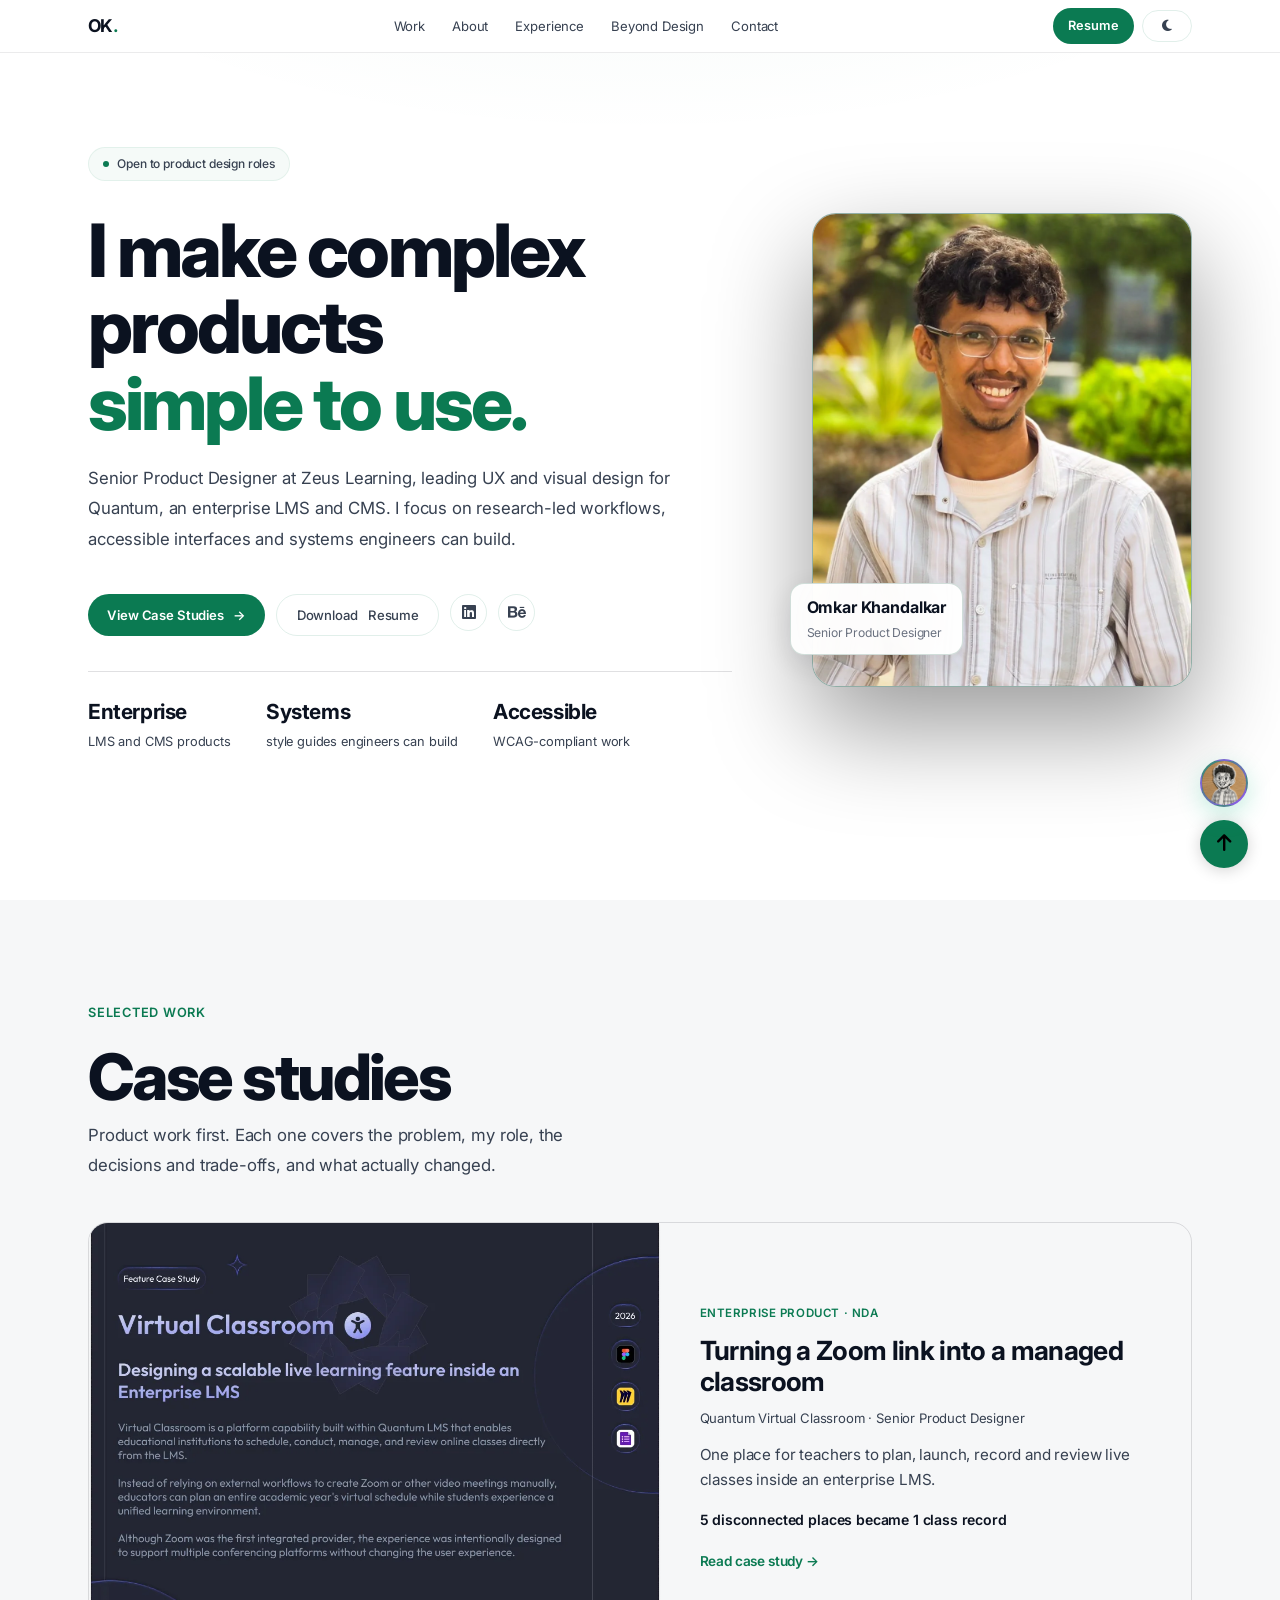
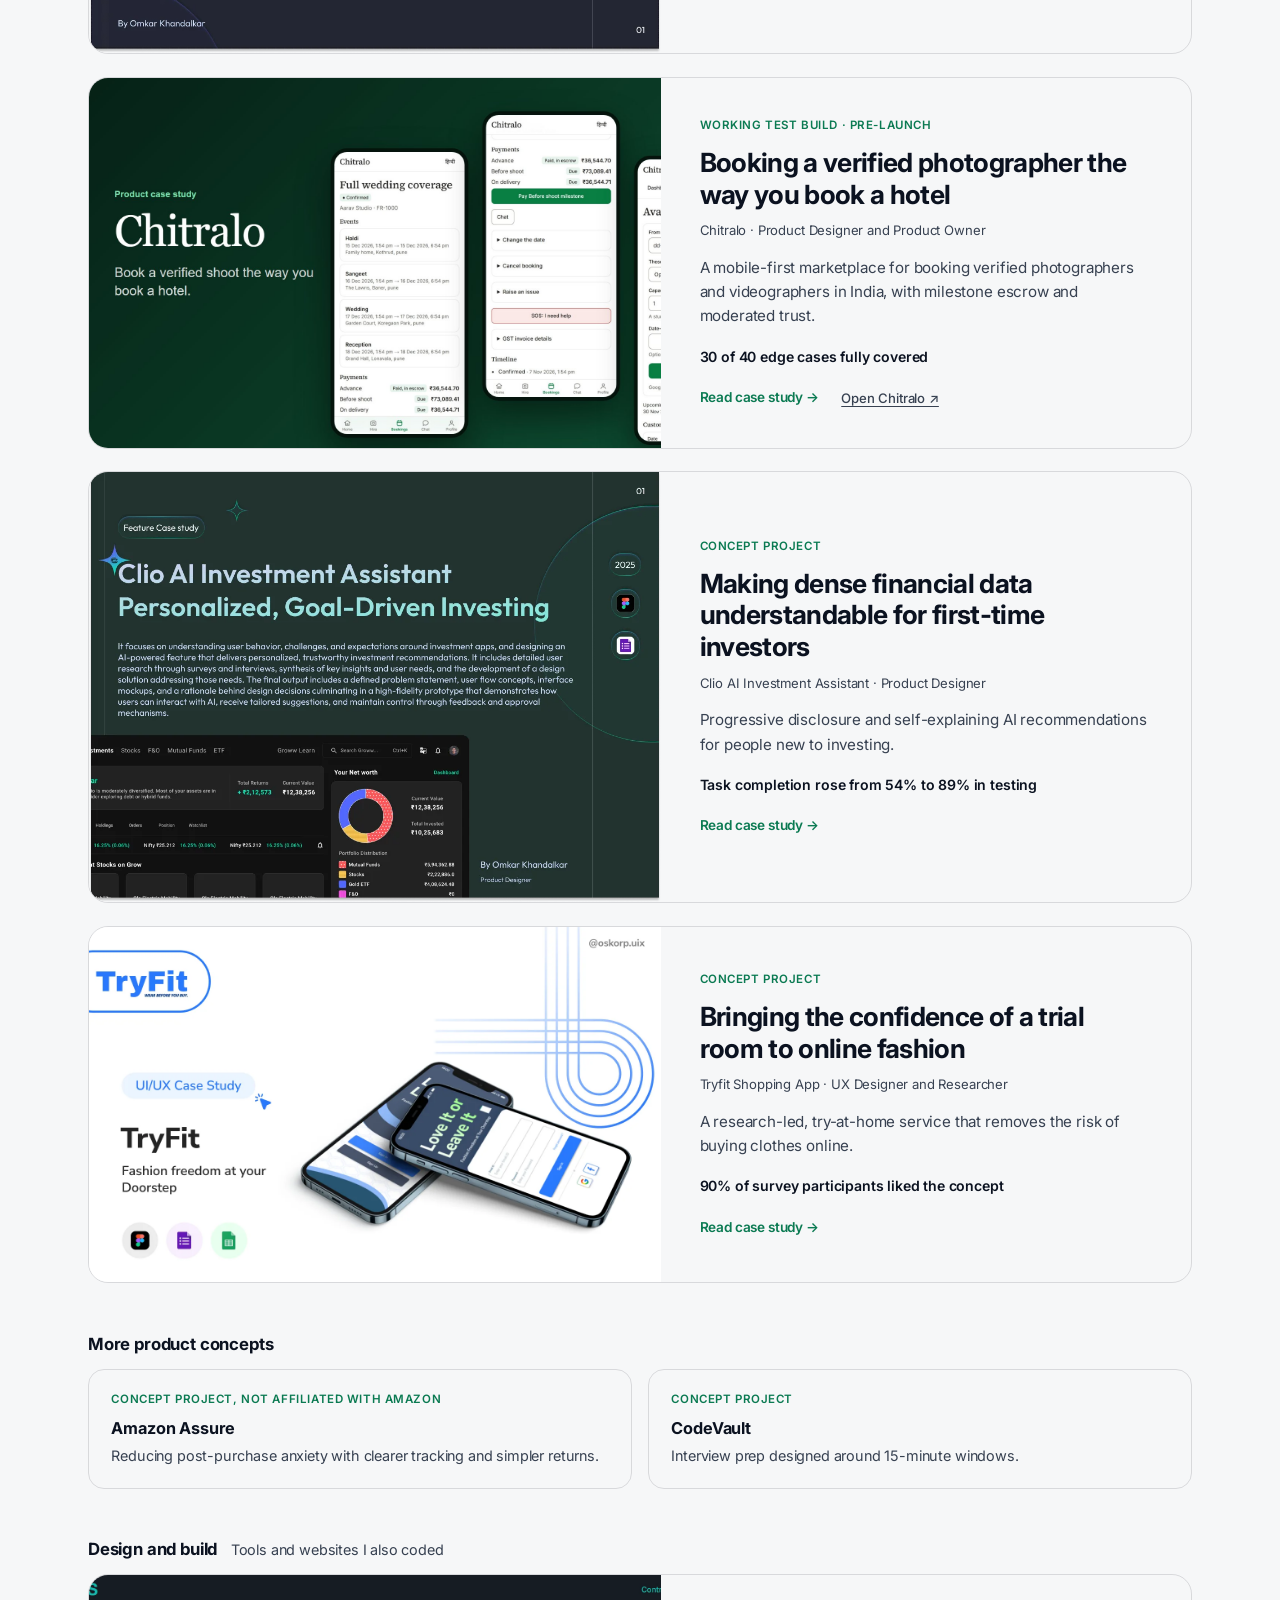
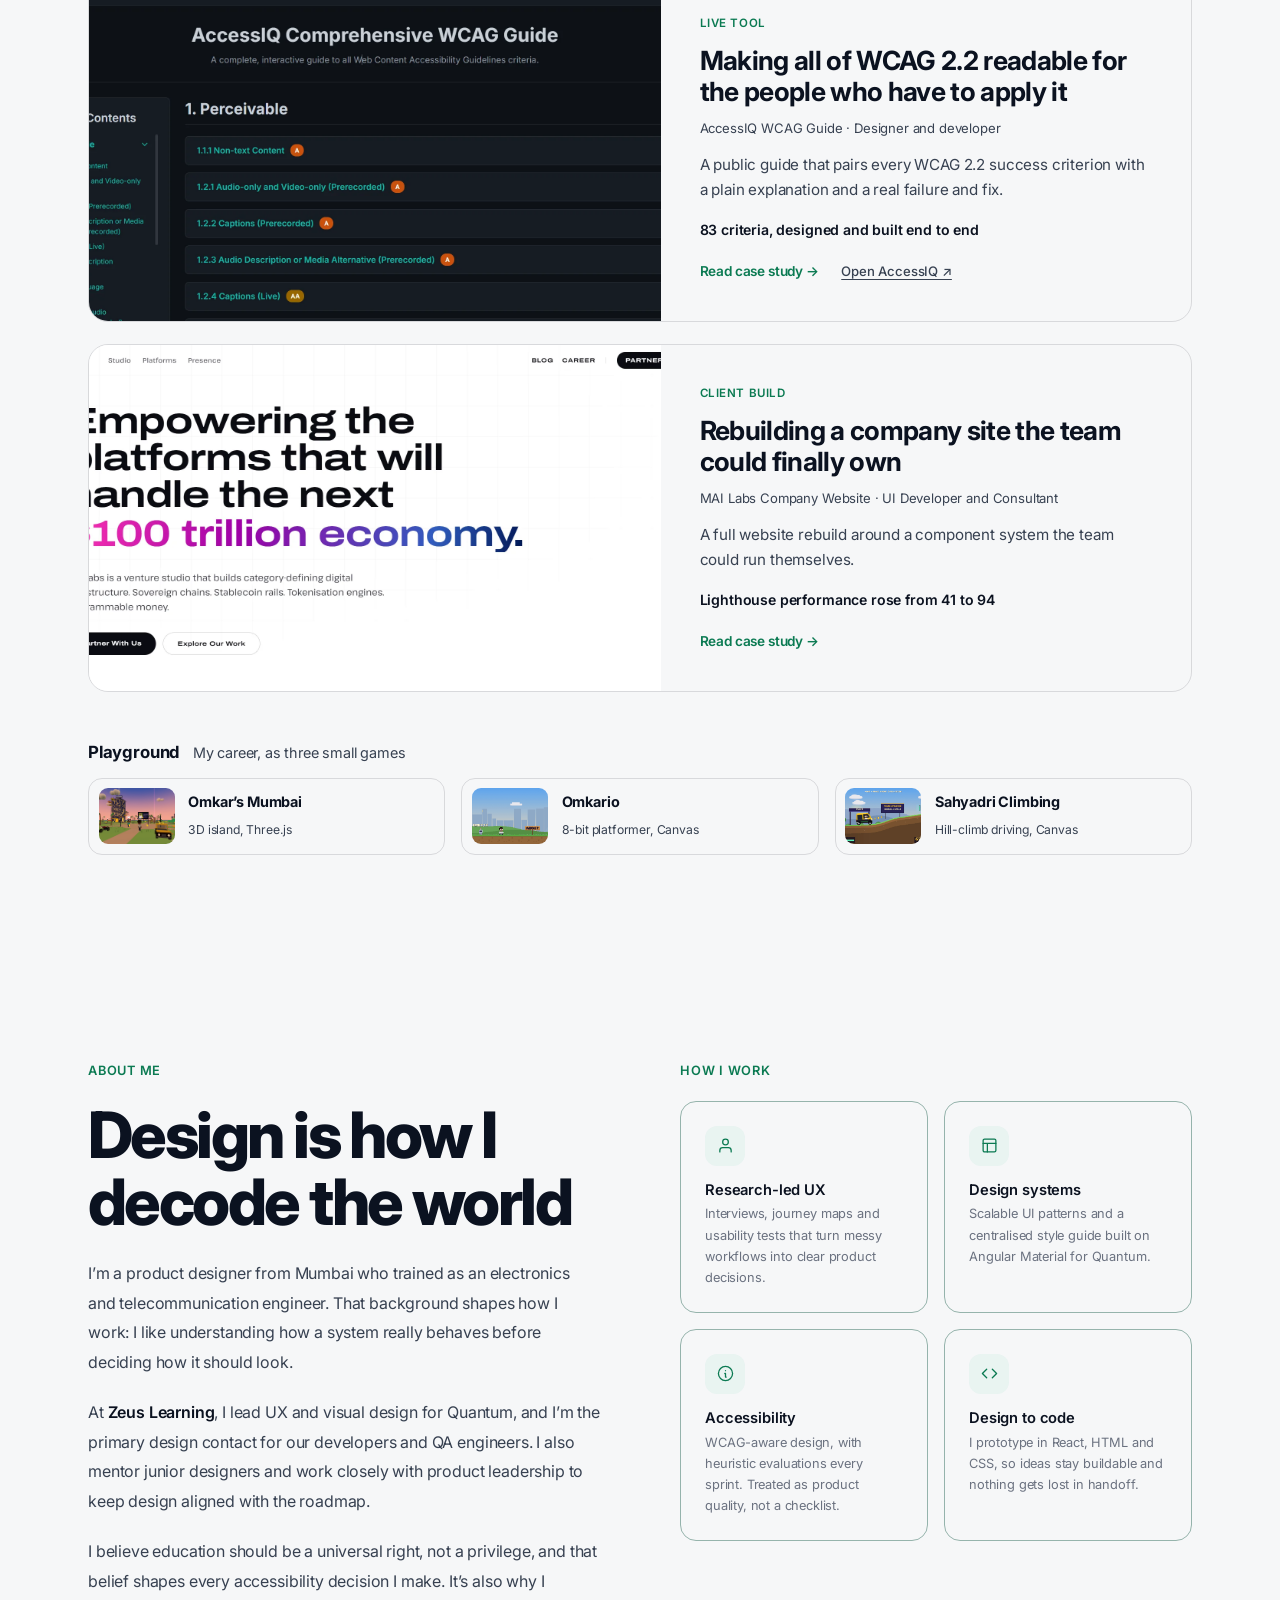
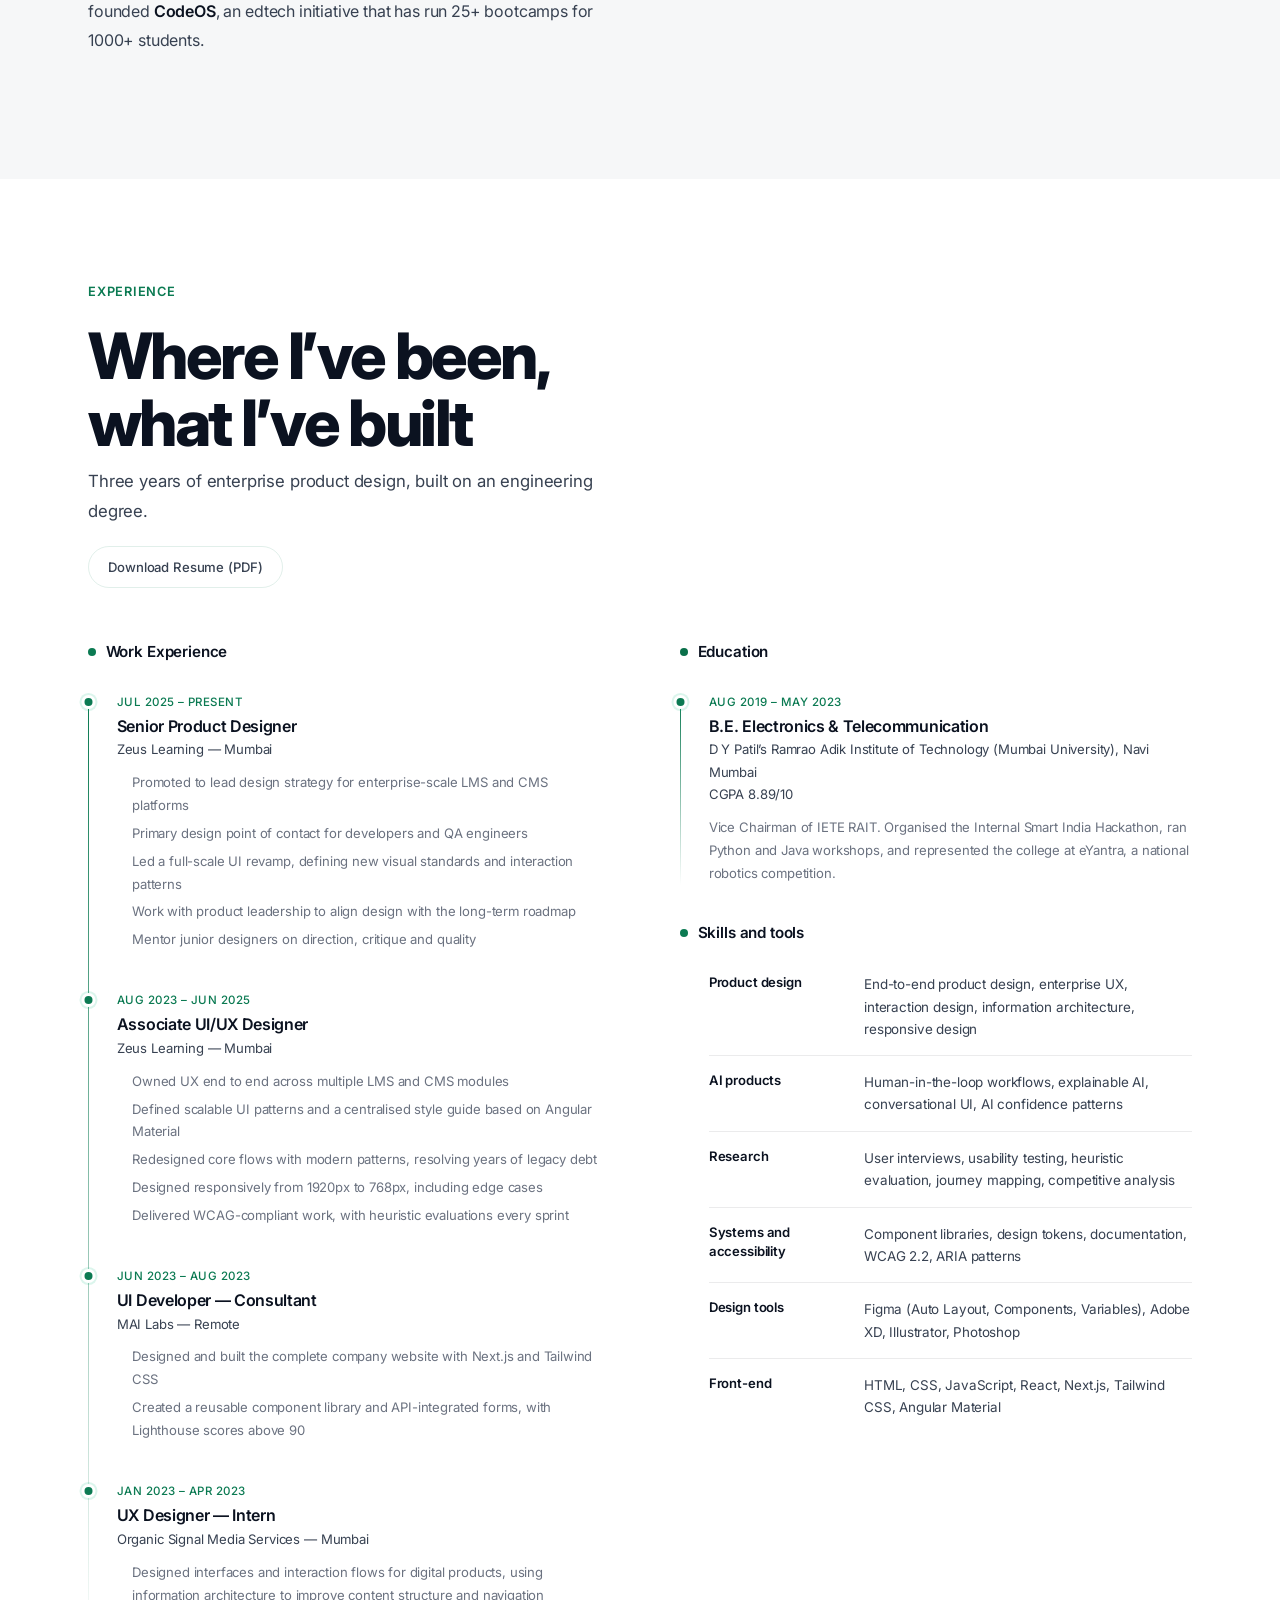
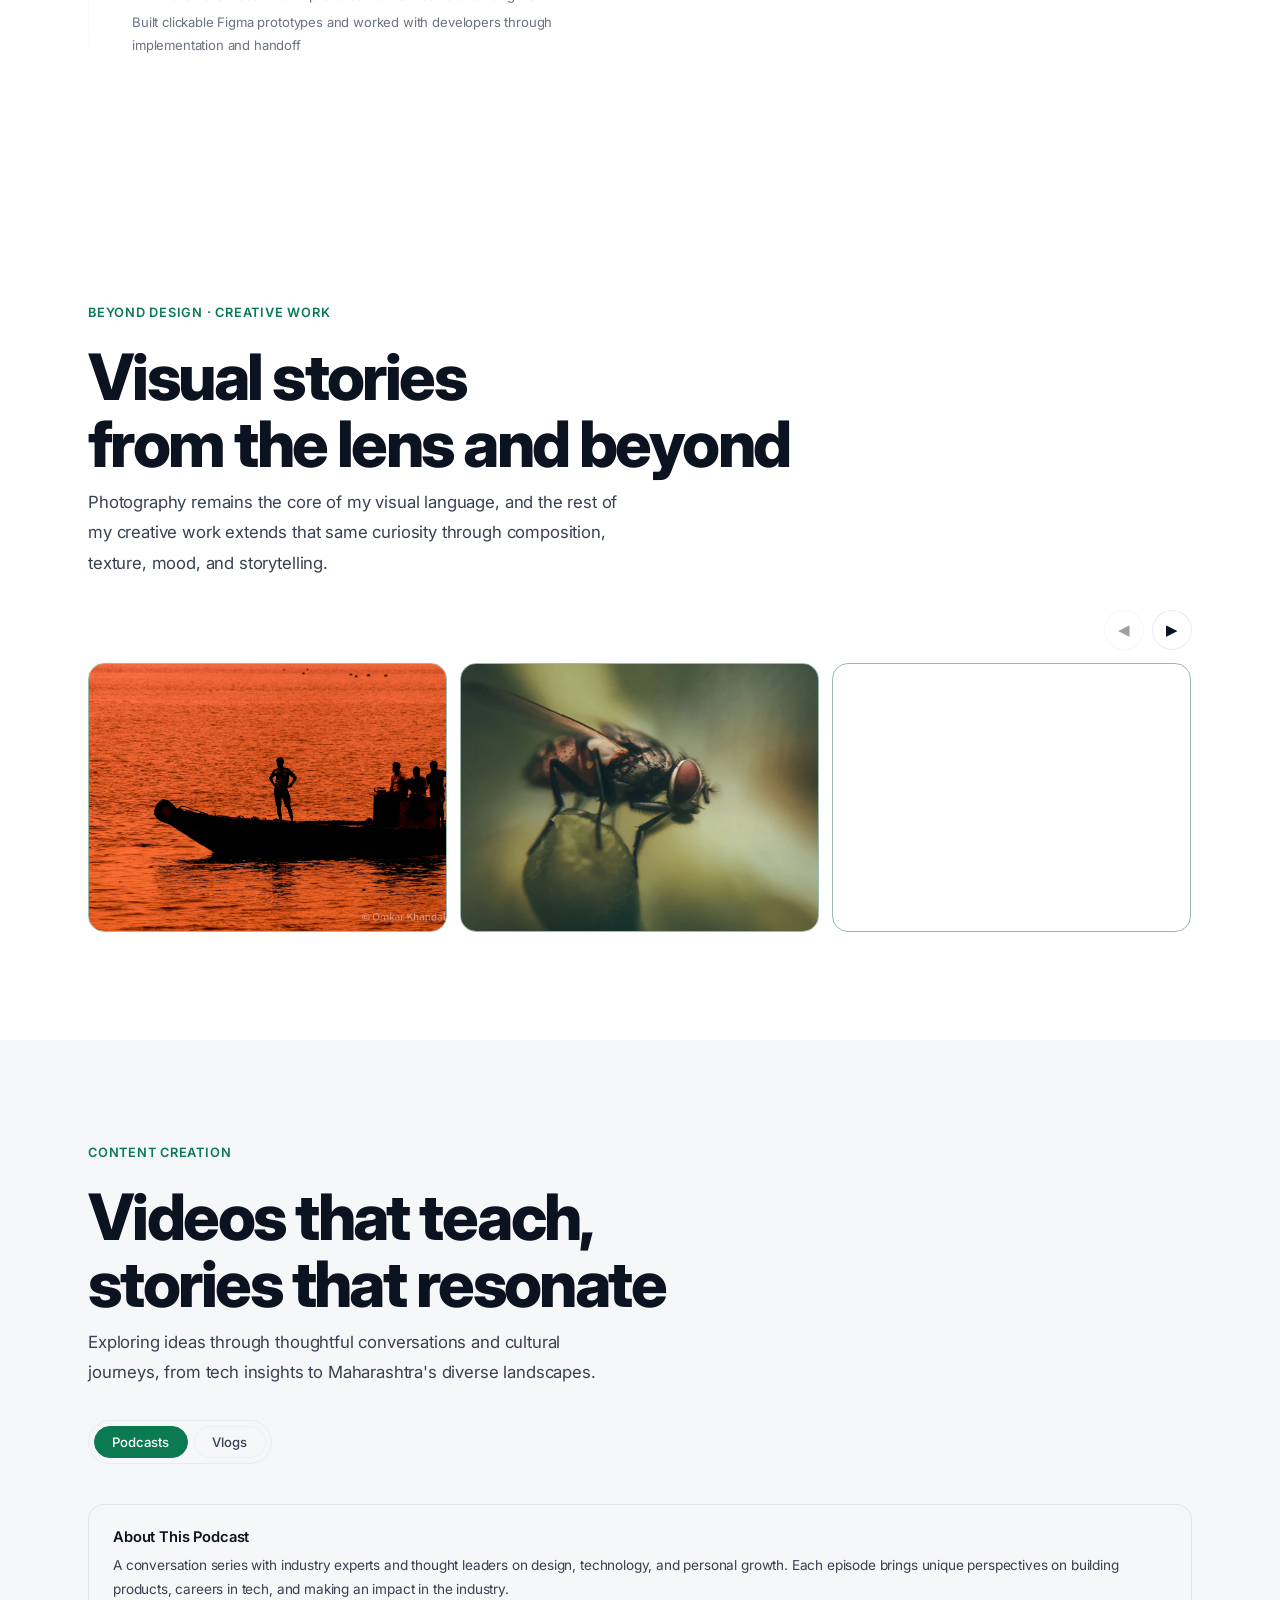
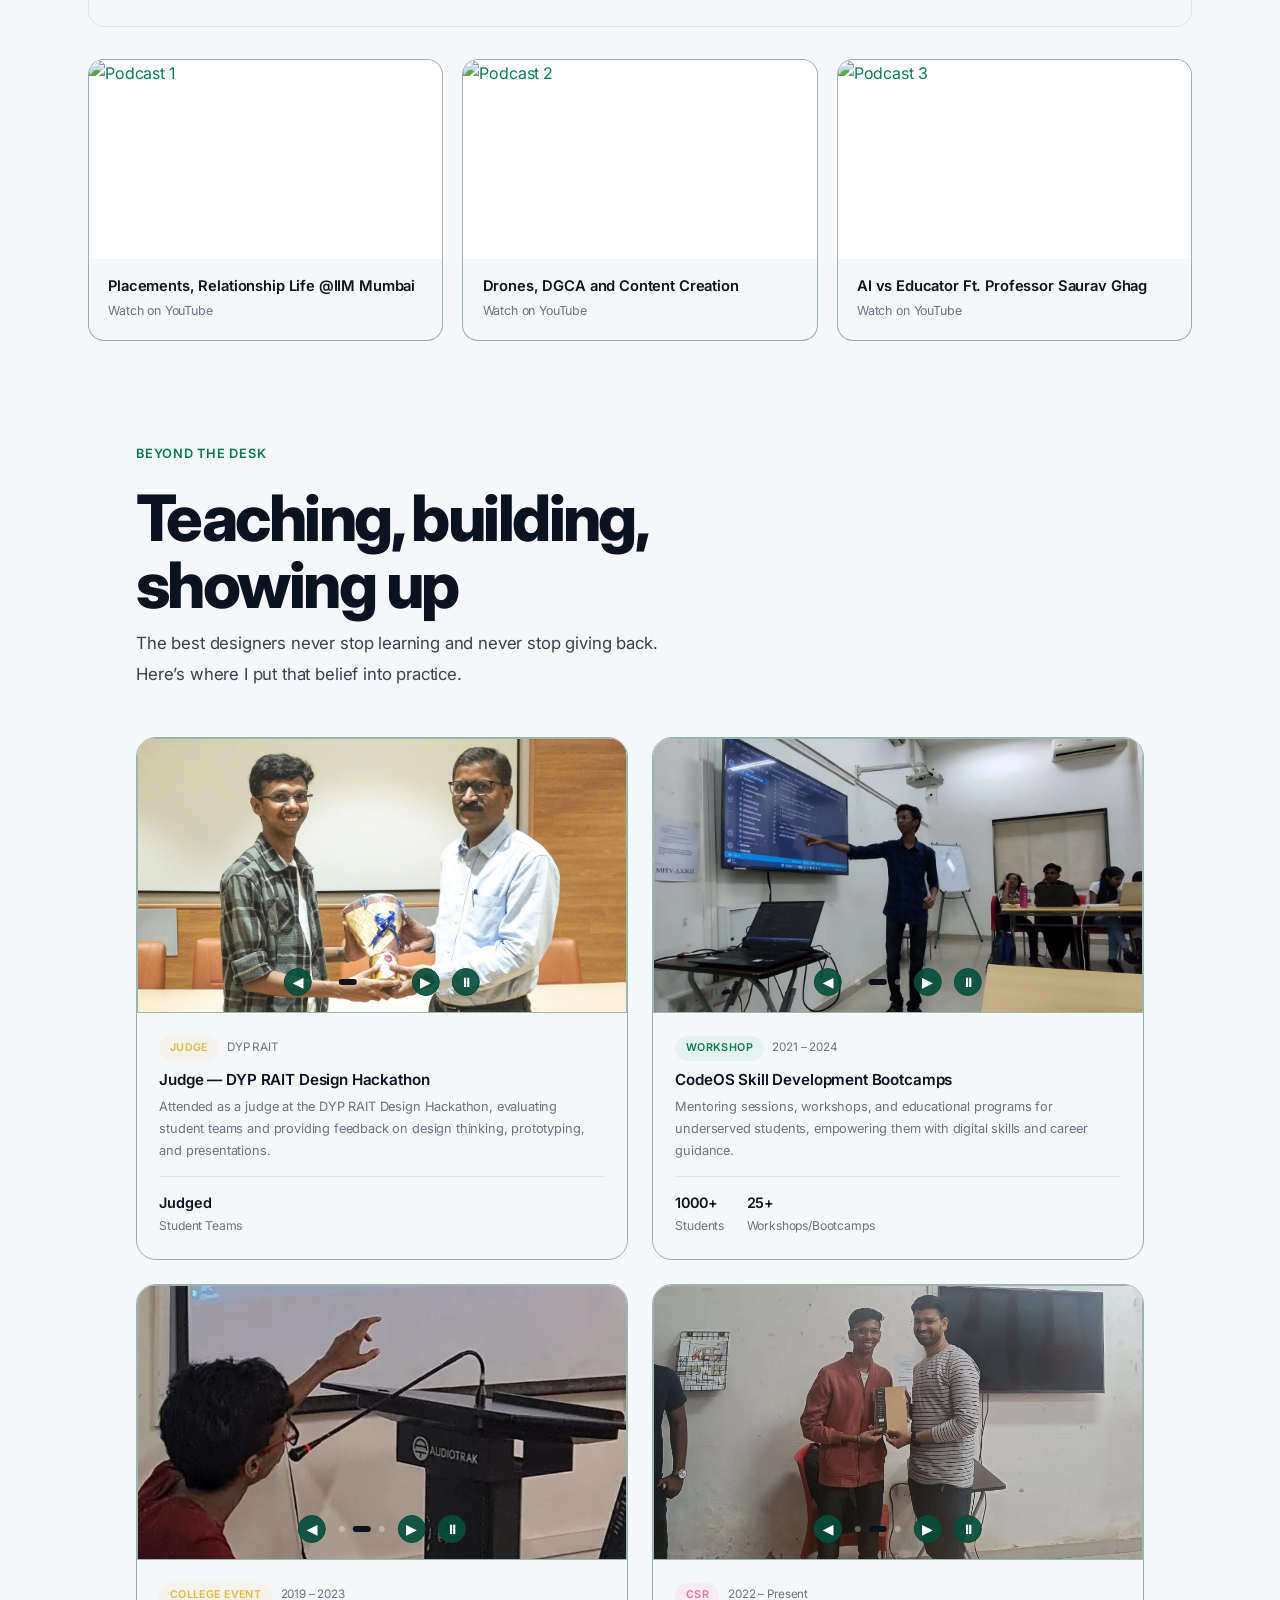
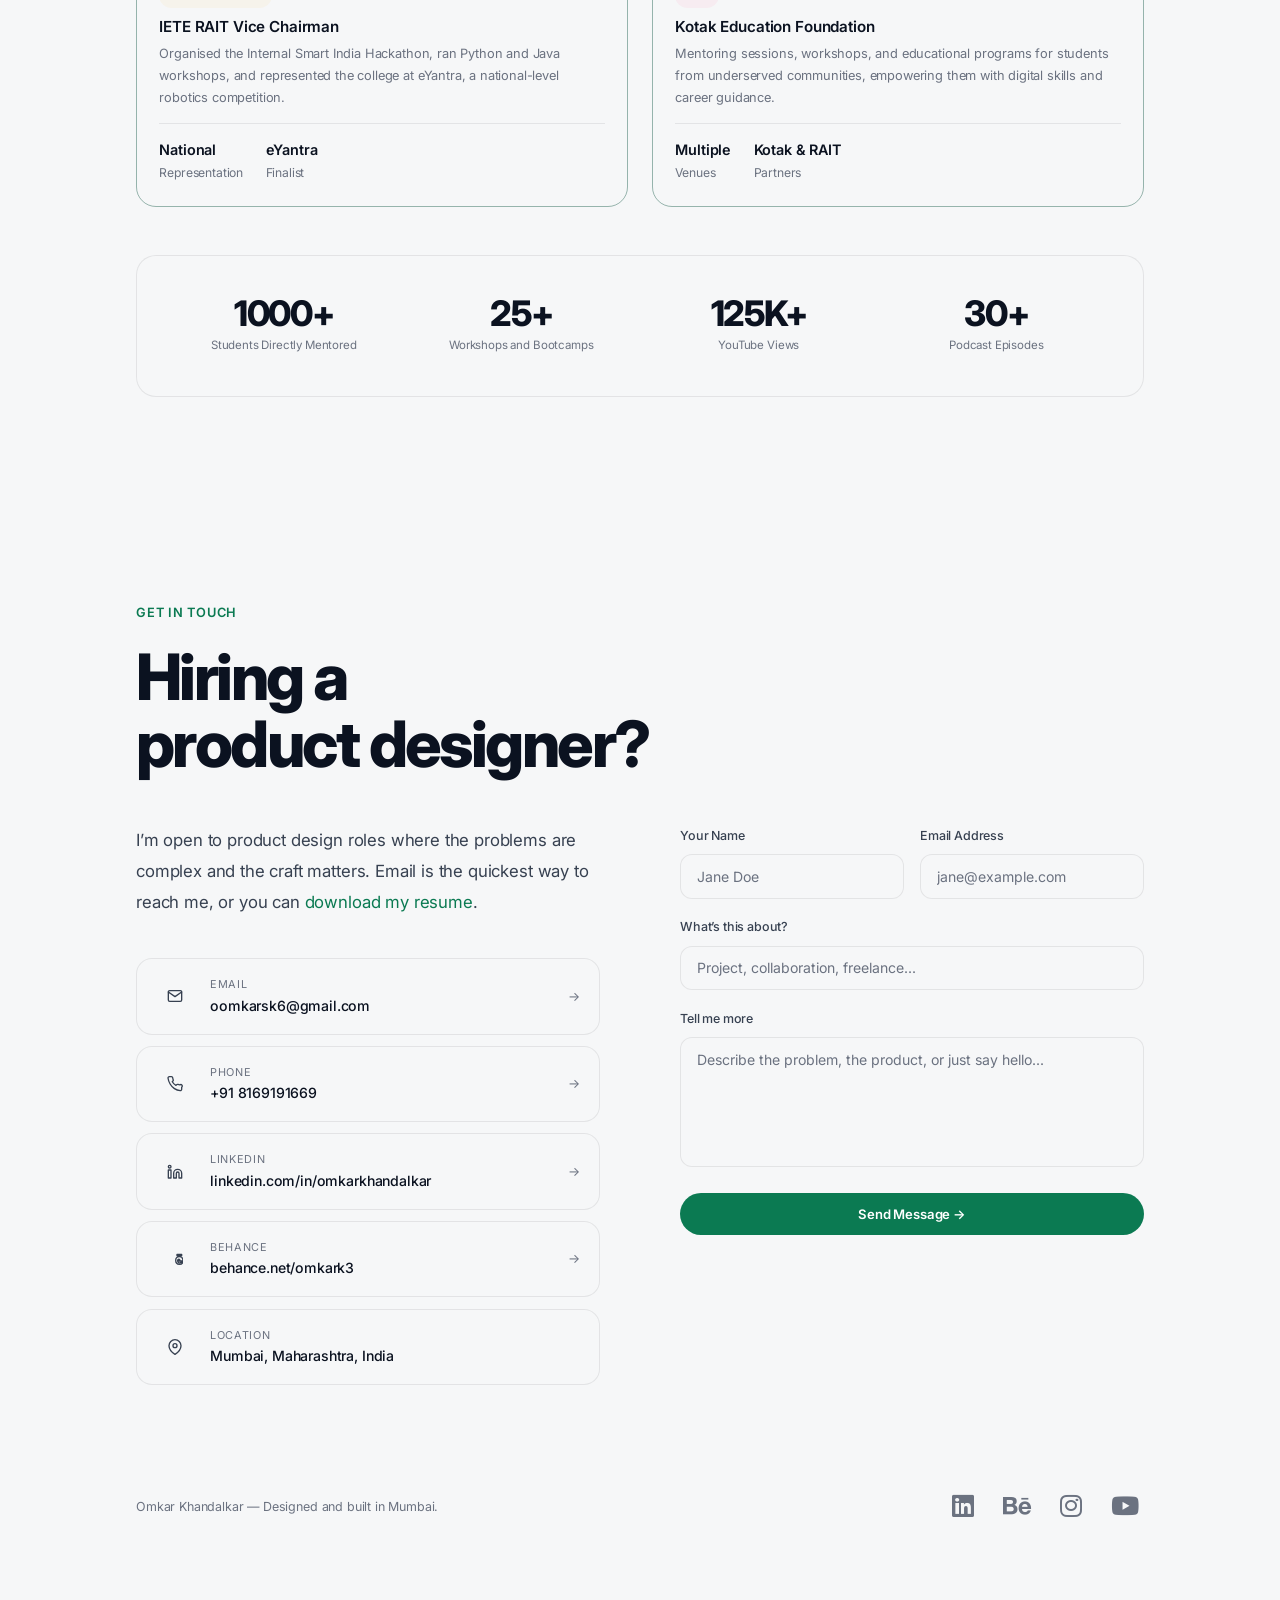
==== index.html @ febb40a8 "Tidy the mobile hero and floating buttons Stop the assistant covering the scroll-to-top arrow on pho" ====
<!DOCTYPE html>
<html lang="en" data-theme="dark">

<head>
  <meta charset="UTF-8" />
  <meta name="viewport" content="width=device-width, initial-scale=1.0" />
  <script>document.documentElement.setAttribute('data-theme', window.matchMedia('(prefers-color-scheme: light)').matches ? 'light' : 'dark');</script>
  <title>Omkar Khandalkar | Product Designer</title>

  <!-- Google Analytics -->
  <script async src="https://www.googletagmanager.com/gtag/js?id=G-CQZBRR0DH8"></script>
  <script>
    window.dataLayer = window.dataLayer || [];
    function gtag(){dataLayer.push(arguments);}
    gtag('js', new Date());

    gtag('config', 'G-CQZBRR0DH8');
  </script>

  <!-- Favicon: prefer SVG, with PNG fallback -->
  <link rel="icon" href="images/favicon.svg" type="image/svg+xml" />
  <link rel="icon" href="images/optimized/profile-favicon.png" type="image/png" />
  <link rel="mask-icon" href="images/favicon.svg" color="#000000" />
  <!--
  Favicon instructions:
  1. Create a square image (at least 64x64px) with the OK. logo (matching the header, white or accent color on transparent or dark background).
  2. Save as images/ok-favicon.png.
  3. Place it in the images/ folder.
-->

  <!-- SEO Meta Tags -->
  <meta name="description"
    content="Omkar Khandalkar is a product designer in Mumbai who makes complex products simple to use, leading UX and visual design for an enterprise LMS and CMS." />
  <meta name="keywords"
    content="Omkar, Omkar Khandalkar, Omkar Suresh Khandalkar, Omkar CodeOS, Omkar Khandalkar vlogs, Omkar designer, Omkar product designer, Omkar Zeus, Omkar podcast, Product Designer, UX, UI, Accessibility, Podcast, Portfolio, Mumbai, India, CodeOS, Zeus Learning" />
  <meta name="author" content="Omkar Khandalkar" />
  <link rel="canonical" href="https://omkarkhandalkar.online/" />
  <meta name="theme-color" content="#000000" />

  <!-- Open Graph / Facebook -->
  <meta property="og:type" content="website" />
  <meta property="og:title" content="Omkar Khandalkar — Product Designer" />
  <meta property="og:description"
    content="Omkar Khandalkar is a product designer in Mumbai who makes complex products simple to use, leading UX and visual design for an enterprise LMS and CMS." />
  <meta property="og:url" content="https://omkarkhandalkar.online/" />
  <meta property="og:image" content="https://omkarkhandalkar.online/images/Profile.jpeg" />
  <meta property="og:site_name" content="Omkar Khandalkar Portfolio" />

  <!-- Twitter Card -->
  <meta name="twitter:card" content="summary_large_image" />
  <meta name="twitter:title" content="Omkar Khandalkar — Product Designer" />
  <meta name="twitter:description"
    content="Omkar Khandalkar is a product designer in Mumbai who makes complex products simple to use, leading UX and visual design for an enterprise LMS and CMS." />
  <meta name="twitter:image" content="https://omkarkhandalkar.online/images/Profile.jpeg" />
  <meta name="twitter:site" content="@omkarkhandalkar" />

  <!-- JSON-LD Structured Data -->
  <script type="application/ld+json">
{
  "@context": "https://schema.org",
  "@type": "Person",
  "name": "Omkar Khandalkar",
  "alternateName": ["Omkar Suresh Khandalkar","Omkar CodeOS","Omkar Khandalkar Vlogs","Omkar Podcast","Omkar Zeus","Omkar Designer","Omkar Product Designer"],
  "url": "https://omkarkhandalkar.online/",
  "image": "https://omkarkhandalkar.online/images/Profile.jpeg",
  "sameAs": [
    "https://www.linkedin.com/in/omkarkhandalkar/",
    "https://www.behance.net/omkark3",
    "https://www.instagram.com/hey.omyya/",
    "https://www.youtube.com/@omkarskhandalkar"
  ],
  "jobTitle": "Product Designer",
  "worksFor": {
    "@type": "Organization",
    "name": "Zeus Learning"
  },
  "address": {
    "@type": "PostalAddress",
    "addressLocality": "Mumbai",
    "addressRegion": "Maharashtra",
    "addressCountry": "IN"
  }
}
</script>

  <link rel="preconnect" href="https://fonts.googleapis.com" />
  <link rel="preconnect" href="https://fonts.gstatic.com" crossorigin />
  <link
    href="https://fonts.googleapis.com/css2?family=Inter:ital,opsz,wght@0,14..32,100..900;1,14..32,100..900&display=swap"
    rel="stylesheet" />
  <link rel="stylesheet" href="https://cdnjs.cloudflare.com/ajax/libs/font-awesome/6.5.1/css/all.min.css" />

  <style>
    /* ── APPLE-INSPIRED TOKENS ──────────────────────── */
    :root {
      --bg:#000000;
      --bg2:#0a0a0a;
      --card:rgba(28, 28, 30, .8);
      --card2:rgba(44, 44, 46, .6);
      --border:rgba(255, 255, 255, .06);
      --borderS:rgba(255, 255, 255, .1);
      --text:#f5f5f7;
      --text2:#a1a1a6;
      --muted:#86868b;
      --accent:#10b981;
      --a2:#059669;
      --a3:#34d399;
      --glow:rgba(16, 185, 129, .15);
      --glow2:rgba(5, 150, 105, .1);
      --nav-bg:rgba(0, 0, 0, .72);
      --tag-bg:rgba(16, 185, 129, .08);
      --tag:#34d399;
      --shadow:0 2px 40px rgba(0, 0, 0, .5);
      --shadow-c:0 2px 20px rgba(0, 0, 0, .3);
      --hero-g:radial-gradient(ellipse 80% 50% at 50% -20%, rgba(16, 185, 129, .06) 0%, transparent 70%);
      --radius:16px;
      --ease:cubic-bezier(.25, .46, .45, .94);
      --ease-spring:cubic-bezier(.34, 1.56, .64, 1);
      --btn-on-accent: #000;
      --btn-outline-bg: rgba(255, 255, 255, .06);
      --btn-outline-color: var(--text2);
      --btn-outline-border: var(--borderS);
      --accent-dark: #064e3b;
    }

    /* Light theme variables (WCAG-aware contrast) */
    [data-theme="light"] {
      --bg: #ffffff;
      --bg2: #f6f7f8;
      --card: rgba(2, 6, 23, .06);
      --card2: rgba(2, 6, 23, .04);
      --border: rgba(2, 6, 23, .08);
      --borderS: rgba(2, 6, 23, .12);
      --text: #0b1220;
      --text2: #374151;
      --muted: #6b7280;
      --accent: #0b7a52;
      --a2: #0a6f4a;
      --a3: #0b7a52;
      --glow: rgba(11, 122, 82, .12);
      --glow2: rgba(10, 111, 74, .08);
      --nav-bg: rgba(255, 255, 255, .92);
      --tag-bg: rgba(11, 122, 82, .08);
      --tag: #0b7a52;
      --shadow: 0 2px 30px rgba(2, 6, 23, .05);
      --shadow-c: 0 2px 12px rgba(2, 6, 23, .04);
      --hero-g: radial-gradient(ellipse 80% 50% at 50% -20%, rgba(11, 122, 82, .06) 0%, transparent 70%);
    }

    /* Light-theme specific component overrides */
    [data-theme="light"] .btn-primary {
      color: #fff;
    }

    /* white text on green accent */
    [data-theme="light"] .btn-outline {
      background: transparent;
      color: var(--text2);
      border: 1px solid rgba(11, 122, 82, .12);
    }

    [data-theme="light"] .hero-badge {
      background: rgba(11, 122, 82, .04);
      border: 1px solid rgba(11, 122, 82, .08);
      color: var(--text2);
    }

    [data-theme="light"] .float-tag {
      background: rgba(255, 255, 255, .96);
      border-color: rgba(6, 78, 59, .18);
      box-shadow: 0 8px 32px rgba(2, 6, 23, .12);
    }

    [data-theme="light"] .carousel-pause-btn {
      background: rgba(6, 78, 59, .9);
      border-color: #064e3b;
      color: #fff;
    }

    [data-theme="light"] .carousel-pause-btn:hover {
      background: #064e3b;
    }

    [data-theme="light"] .svc-card,
    [data-theme="light"] .project-card,
    [data-theme="light"] .stat-c,
    [data-theme="light"] .mock-wide,
    [data-theme="light"] .mock-frame,
    [data-theme="light"] .cs-cta-box,
    [data-theme="light"] .extra-card,
    [data-theme="light"] .learn-item,
    [data-theme="light"] .g-item {
      background: transparent;
      border: 1px solid rgba(11, 122, 82, .08);
    }

    [data-theme="light"] .p-thumb-label {
      color: rgba(0, 0, 0, .12);
    }

    [data-theme="light"] .p-overlay span {
      color: #fff;
      border: 1px solid rgba(0, 0, 0, .08);
      background: rgba(0, 0, 0, .5);
    }

    [data-theme="light"] .p-tag {
      background: rgba(11, 122, 82, .06);
      color: var(--a3);
    }

    [data-theme="light"] .simplified-list {
      background: transparent;
      border: 1px solid rgba(11, 122, 82, .06);
    }

    /* Tabs and chips in light theme */
    [data-theme="light"] .content-tabs,
    [data-theme="light"] .gallery-tabs,
    [data-theme="light"] .filter-row {
      background: transparent;
      border: 1px solid rgba(6, 78, 59, .06);
    }

    [data-theme="light"] .content-tab,
    [data-theme="light"] .gallery-tab,
    [data-theme="light"] .filter-btn {
      background: transparent;
      color: var(--text2);
      border: 1px solid rgba(6, 78, 59, .04);
    }

    [data-theme="light"] .content-tab.active,
    [data-theme="light"] .gallery-tab.active,
    [data-theme="light"] .filter-btn.active {
      background: var(--accent);
      color: #fff;
      border-color: var(--accent);
    }

    /* Force dark green border on all card-like elements */
    [data-theme="light"] .svc-card,
    [data-theme="light"] .project-card,
    [data-theme="light"] .stat-c,
    [data-theme="light"] .mock-wide,
    [data-theme="light"] .mock-frame,
    [data-theme="light"] .cs-cta-box,
    [data-theme="light"] .extra-card,
    [data-theme="light"] .learn-item,
    [data-theme="light"] .g-item,
    [data-theme="light"] .video-card,
    [data-theme="light"] .gallery-item,
    [data-theme="light"] .carousel-wrap,
    [data-theme="light"] .hero-card-inner,
    [data-theme="light"] .lightbox img {
      border: 1px solid rgba(6, 78, 59, .4) !important;
    }

    [data-theme="light"] .svc-card:hover,
    [data-theme="light"] .project-card:hover {
      box-shadow: 0 6px 24px rgba(6, 78, 59, .06);
    }

    /* ── RESET ───────────────────────────────────────── */
    *,
    *::before,
    *::after {
      box-sizing: border-box;
      margin: 0;
      padding: 0;
    }

    html {
      scroll-behavior: smooth;
      -webkit-font-smoothing: antialiased;
      -moz-osx-font-smoothing: grayscale;
    }

    html.lenis,
    html.lenis body {
      height: auto;
    }

    html.lenis.lenis-smooth {
      scroll-behavior: auto !important;
    }

    @media (prefers-reduced-motion: reduce) {
      html {
        scroll-behavior: auto;
      }
    }

    body {
      font-family: 'Inter', system-ui, -apple-system, BlinkMacSystemFont, 'Segoe UI', sans-serif;
      background: var(--bg);
      color: var(--text);
      line-height: 1.7;
      overflow-x: hidden;
      font-weight: 400;
      letter-spacing: -.01em;
    }

    img {
      max-width: 100%;
      height: auto;
      display: block;
    }

    a {
      color: var(--accent);
      text-decoration: none;
      transition: color .3s var(--ease);
    }

    a:hover {
      color: var(--a3);
    }

    ::selection {
      background: rgba(16, 185, 129, .3);
      color: #fff;
    }

    ::-webkit-scrollbar {
      width: 6px;
    }

    ::-webkit-scrollbar-track {
      background: transparent;
    }

    ::-webkit-scrollbar-thumb {
      background: rgba(255, 255, 255, .15);
      border-radius: 3px;
    }

    ::-webkit-scrollbar-thumb:hover {
      background: rgba(255, 255, 255, .25);
    }

    h1,
    h2,
    h3,
    h4,
    h5 {
      font-family: 'Inter', system-ui, -apple-system, sans-serif;
      line-height: 1.1;
      letter-spacing: -.03em;
      font-weight: 700;
    }

    /* ── TYPE ────────────────────────────────────────── */
    .eyebrow {
      font-size: .8rem;
      font-weight: 600;
      letter-spacing: .06em;
      text-transform: uppercase;
      color: var(--accent);
      margin-bottom: 1.2rem;
    }

    .eyebrow::before {
      display: none;
    }

    .section-title {
      font-size: clamp(2.4rem, 5vw, 4rem);
      font-weight: 800;
      margin-bottom: .6rem;
      letter-spacing: -.04em;
      line-height: 1.05;
    }

    .section-sub {
      font-size: 1.05rem;
      color: var(--text2);
      line-height: 1.8;
      max-width: 540px;
      font-weight: 400;
    }

    /* ── LAYOUT ──────────────────────────────────────── */
    .container {
      width: 100%;
      max-width: 1200px;
      margin: 0 auto;
      padding: 0 clamp(1.5rem, 5vw, 3rem);
    }

    section {
      padding: clamp(4rem, 8vw, 7rem) 0;
    }

    /* ── NAV ─────────────────────────────────────────── */
    nav {
      position: fixed;
      top: 0;
      left: 0;
      right: 0;
      z-index: 900;
      background: var(--nav-bg);
      backdrop-filter: saturate(180%) blur(20px);
      -webkit-backdrop-filter: saturate(180%) blur(20px);
      border-bottom: 1px solid var(--border);
      transition: background .4s var(--ease);
    }

    .nav-inner {
      display: flex;
      align-items: center;
      justify-content: space-between;
      height: 52px;
    }

    .nav-logo {
      font-weight: 700;
      font-size: 1.1rem;
      color: var(--text);
      letter-spacing: -.03em;
      flex-shrink: 0;
    }

    .nav-logo span {
      color: var(--accent);
    }

    .nav-links {
      display: flex;
      align-items: center;
      gap: 0;
      list-style: none;
    }

    .nav-links a {
      color: var(--text2);
      font-size: .82rem;
      font-weight: 400;
      padding: .4rem .85rem;
      border-radius: 100px;
      transition: all .3s var(--ease);
      white-space: nowrap;
    }

    .nav-links a:hover,
    .nav-links a.active {
      color: var(--text);
      background: rgba(255, 255, 255, .06);
    }

    .nav-actions {
      display: flex;
      align-items: center;
      gap: .5rem;
      flex-shrink: 0;
    }

    .btn {
      display: inline-flex;
      align-items: center;
      gap: .4rem;
      padding: .55rem 1.2rem;
      border-radius: 100px;
      font-family: 'Inter', system-ui, sans-serif;
      font-size: .82rem;
      font-weight: 500;
      cursor: pointer;
      transition: all .3s var(--ease);
      border: none;
      white-space: nowrap;
      letter-spacing: -.01em;
    }

    .btn-primary {
      background: var(--accent);
      color: var(--btn-on-accent);
      font-weight: 600;
    }

    .btn-primary:hover {
      transform: translateY(-1px);
      box-shadow: 0 4px 20px var(--glow);
      opacity: .9;
    }

    .btn-outline {
      background: var(--btn-outline-bg);
      color: var(--btn-outline-color);
      border: 1px solid var(--btn-outline-border);
    }

    .btn-outline:hover {
      background: rgba(255, 255, 255, .1);
      color: var(--text);
      border-color: rgba(255, 255, 255, .2);
    }

    .icon-btn {
      width: 2.3rem;
      height: 2.3rem;
      padding: 0;
      display: flex;
      align-items: center;
      justify-content: center;
      border-radius: 50%;
    }

    .icon-btn i {
      font-size: 1rem;
    }

    .menu-toggle {
      display: none;
      flex-direction: column;
      gap: 5px;
      cursor: pointer;
      padding: 8px;
      background: none;
      border: none;
    }

    .menu-toggle span {
      display: block;
      width: 20px;
      height: 1.5px;
      background: var(--text);
      border-radius: 2px;
      transition: all .3s var(--ease);
    }

    .menu-toggle.open span:nth-child(1) {
      transform: translateY(6.5px) rotate(45deg);
    }

    .menu-toggle.open span:nth-child(2) {
      opacity: 0;
    }

    .menu-toggle.open span:nth-child(3) {
      transform: translateY(-6.5px) rotate(-45deg);
    }

    /* ── HERO ────────────────────────────────────────── */
    #hero {
      min-height: 100vh;
      display: flex;
      align-items: center;
      background: var(--hero-g);
      padding-top: clamp(3.5rem, 7vw, 5rem);
      padding-bottom: clamp(3rem, 7vw, 5rem);
      overflow: hidden;
      position: relative;
    }

    .hero-grid-bg {
      position: absolute;
      inset: 0;
      opacity: 0;
      pointer-events: none;
    }

    .hero-layout {
      display: grid;
      grid-template-columns: 1fr 380px;
      gap: 5rem;
      align-items: center;
    }

    .hero-badge {
      display: inline-flex;
      align-items: center;
      gap: .5rem;
      background: rgba(255, 255, 255, .04);
      border: 1px solid rgba(255, 255, 255, .08);
      color: var(--text2);
      font-size: .75rem;
      font-weight: 500;
      padding: .35rem .9rem;
      border-radius: 100px;
      margin-bottom: 2rem;
    }

    .badge-dot {
      width: 6px;
      height: 6px;
      border-radius: 50%;
      background: var(--accent);
      animation: pulse 2.5s ease infinite;
      flex-shrink: 0;
    }

    .hero-name {
      font-size: clamp(3.2rem, 8vw, 6.5rem);
      font-weight: 800;
      line-height: .95;
      letter-spacing: -.05em;
      animation: fadeUp .8s var(--ease) both;
    }

    .hero-name .grad {
      background: linear-gradient(135deg, var(--accent), var(--a3));
      -webkit-background-clip: text;
      -webkit-text-fill-color: transparent;
      background-clip: text;
    }

    .hero-role {
      font-size: .95rem;
      color: var(--text2);
      margin: 1.2rem 0 1.8rem;
      font-weight: 400;
      animation: fadeUp .8s .1s var(--ease) both;
    }

    .role-highlight {
      color: var(--text);
      font-weight: 500;
    }

    .hero-desc {
      font-size: 1.05rem;
      color: var(--text2);
      line-height: 1.8;
      max-width: 520px;
      margin-bottom: 2.5rem;
      font-weight: 400;
      animation: fadeUp .8s .2s var(--ease) both;
    }

    .hero-ctas {
      display: flex;
      gap: .7rem;
      flex-wrap: wrap;
      animation: fadeUp .8s .3s var(--ease) both;
    }

    .hero-stats {
      display: flex;
      gap: 3rem;
      flex-wrap: wrap;
      margin-top: 3.5rem;
      animation: fadeUp .8s .4s var(--ease) both;
    }

    .stat-num {
      font-size: 2.2rem;
      font-weight: 800;
      line-height: 1;
      letter-spacing: -.04em;
    }

    .stat-num span {
      color: var(--accent);
    }

    .stat-label {
      font-size: .72rem;
      color: var(--muted);
      margin-top: .3rem;
      letter-spacing: .02em;
      text-transform: uppercase;
      font-weight: 500;
    }

    .hero-card {
      position: relative;
      animation: fadeUp .8s .3s var(--ease) both;
    }

    .hero-card-inner {
      border-radius: 24px;
      overflow: hidden;
      background: var(--card);
      border: 1px solid var(--border);
      box-shadow: 0 40px 100px rgba(0, 0, 0, .4);
    }

    .hero-avatar {
      width: 100%;
      aspect-ratio: 4/5;
      display: flex;
      align-items: center;
      justify-content: center;
    }

    .avatar-photo {
      width: 100%;
      height: 100%;
      object-fit: cover;
    }

    .avatar-label {
      font-size: .78rem;
      color: var(--muted);
    }

    .float-tag {
      position: absolute;
      background: rgba(28, 28, 30, .9);
      backdrop-filter: blur(20px);
      -webkit-backdrop-filter: blur(20px);
      border: 1px solid var(--border);
      border-radius: 14px;
      padding: .65rem 1rem;
      box-shadow: 0 8px 32px rgba(0, 0, 0, .3);
    }

    .ft-1 {
      bottom: 2rem;
      left: -1.4rem;
    }

    .ft-2 {
      top: 1rem;
      right: -1.4rem;
      text-align: right;
    }

    .ft-main {
      font-size: .82rem;
      font-weight: 600;
      color: var(--text);
    }

    .ft-sub {
      font-size: .68rem;
      color: var(--muted);
    }

    /* ── ABOUT ───────────────────────────────────────── */
    #about {
      background: var(--bg2);
    }

    .about-grid {
      display: grid;
      grid-template-columns: 1fr 1fr;
      gap: 5rem;
      align-items: start;
    }

    .about-text p {
      color: var(--text2);
      line-height: 1.85;
      margin-bottom: 1.3rem;
      font-size: 1rem;
      font-weight: 400;
    }

    .about-text p strong {
      color: var(--text);
      font-weight: 600;
    }

    .services-grid {
      display: grid;
      grid-template-columns: 1fr 1fr;
      gap: 1rem;
    }

    .svc-card {
      background: rgba(255, 255, 255, .03);
      border: 1px solid var(--border);
      border-radius: var(--radius);
      padding: 1.5rem;
      transition: all .4s var(--ease);
      position: relative;
      overflow: hidden;
    }

    .svc-card::before {
      content: '';
      position: absolute;
      top: 0;
      left: 0;
      width: 100%;
      height: 2px;
      background: linear-gradient(90deg, var(--accent), var(--a3));
      transform: scaleX(0);
      transform-origin: left;
      transition: transform .4s var(--ease);
    }

    .svc-card:hover {
      transform: translateY(-2px);
      background: rgba(255, 255, 255, .05);
      border-color: var(--borderS);
    }

    .svc-card:hover::before {
      transform: scaleX(1);
    }

    .svc-icon {
      width: 40px;
      height: 40px;
      border-radius: 12px;
      background: rgba(16, 185, 129, .06);
      display: flex;
      align-items: center;
      justify-content: center;
      margin-bottom: 1rem;
    }

    .svc-icon svg {
      width: 17px;
      height: 17px;
      fill: none;
      stroke: var(--accent);
      stroke-width: 1.8;
      stroke-linecap: round;
      stroke-linejoin: round;
    }

    .svc-card h4 {
      font-size: .9rem;
      font-weight: 600;
      margin-bottom: .4rem;
      letter-spacing: -.01em;
    }

    .svc-card p {
      font-size: .8rem;
      color: var(--muted);
      line-height: 1.65;
    }

    /* ── RESUME ──────────────────────────────────────── */
    .resume-grid {
      display: grid;
      grid-template-columns: 1fr 1fr;
      gap: 5rem;
    }

    .col-head {
      font-size: .95rem;
      font-weight: 600;
      margin-bottom: 2rem;
      display: flex;
      align-items: center;
      gap: .6rem;
      letter-spacing: -.01em;
    }

    .col-dot {
      width: 8px;
      height: 8px;
      border-radius: 50%;
      background: var(--accent);
      flex-shrink: 0;
    }

    .timeline {
      position: relative;
      padding-left: 1.8rem;
    }

    .timeline::before {
      content: '';
      position: absolute;
      left: 0;
      top: 6px;
      bottom: 0;
      width: 1px;
      background: linear-gradient(180deg, var(--accent) 0%, rgba(255, 255, 255, .06) 100%);
    }

    .tl-item {
      position: relative;
      margin-bottom: 2.5rem;
      opacity: 0;
      transform: translateY(20px);
      transition: all .6s var(--ease);
    }

    .tl-item.v {
      opacity: 1;
      transform: translateY(0);
    }

    .tl-item::before {
      content: '';
      position: absolute;
      left: -1.8rem;
      top: 5px;
      width: 8px;
      height: 8px;
      border-radius: 50%;
      background: var(--accent);
      box-shadow: 0 0 0 3px var(--bg), 0 0 0 5px rgba(16, 185, 129, .15);
      transform: translateX(-3.5px);
    }

    .tl-period {
      font-size: .72rem;
      font-weight: 500;
      color: var(--accent);
      letter-spacing: .04em;
      text-transform: uppercase;
      margin-bottom: .35rem;
    }

    .tl-title {
      font-size: 1rem;
      font-weight: 600;
      margin-bottom: .2rem;
      letter-spacing: -.02em;
    }

    .tl-co {
      font-size: .82rem;
      color: var(--text2);
      margin-bottom: .65rem;
    }

    .tl-desc {
      font-size: .82rem;
      color: var(--muted);
      line-height: 1.75;
    }

    .tl-desc ul {
      list-style: none;
      padding: 0;
    }

    .tl-desc ul li {
      padding-left: .95rem;
      position: relative;
      margin-bottom: .3rem;
    }

    .tl-desc ul li::before {
      content: '—';
      position: absolute;
      left: 0;
      color: rgba(255, 255, 255, .2);
      font-size: .7rem;
    }

    /* ── PROJECTS ────────────────────────────────────── */
    #projects {
      background: var(--bg2);
    }

    .filter-row {
      display: flex;
      gap: .45rem;
      flex-wrap: wrap;
      margin-bottom: 2.8rem;
    }

    .filter-btn {
      padding: .42rem 1rem;
      border-radius: 100px;
      border: 1px solid var(--border);
      background: transparent;
      color: var(--text2);
      font-family: 'Inter', system-ui, sans-serif;
      font-size: .8rem;
      font-weight: 500;
      cursor: pointer;
      transition: all .3s var(--ease);
    }

    .filter-btn:hover {
      border-color: var(--borderS);
      color: var(--text);
      background: rgba(255, 255, 255, .04);
    }

    .filter-btn.active {
      background: var(--text);
      color: #000;
      border-color: var(--text);
    }

    .projects-carousel-shell {
      position: relative;
    }

    .projects-carousel-controls {
      display: flex;
      justify-content: flex-end;
      gap: .5rem;
      margin-bottom: .8rem;
    }

    .projects-carousel-controls button {
      width: 40px;
      height: 40px;
      border-radius: 999px;
      border: 1px solid var(--border);
      background: rgba(255, 255, 255, .04);
      color: var(--text);
      display: inline-flex;
      align-items: center;
      justify-content: center;
      cursor: pointer;
      transition: all .3s var(--ease);
      font-size: .95rem;
    }

    .projects-carousel-controls button:hover {
      border-color: var(--borderS);
      background: rgba(255, 255, 255, .08);
      transform: translateY(-1px);
    }

    .projects-carousel-controls button:disabled {
      opacity: .4;
      cursor: not-allowed;
      transform: none;
    }

    .projects-grid {
      display: flex;
      gap: 1.2rem;
      overflow-x: auto;
      scroll-snap-type: x mandatory;
      scroll-behavior: smooth;
      padding-bottom: .35rem;
      -webkit-overflow-scrolling: touch;
    }

    .projects-grid::-webkit-scrollbar {
      display: none;
    }

    .project-card {
      background: rgba(255, 255, 255, .03);
      border: 1px solid var(--border);
      border-radius: 20px;
      overflow: hidden;
      transition: all .4s var(--ease);
      cursor: pointer;
      min-width: calc(33.333% - .8rem);
      flex: 0 0 calc(33.333% - .8rem);
      scroll-snap-align: center;
      scroll-snap-stop: always;
    }

    .project-card.hidden {
      display: none;
    }

    .project-card:hover {
      transform: translateY(-4px);
      box-shadow: 0 20px 60px rgba(0, 0, 0, .3);
      border-color: var(--borderS);
    }

    .p-thumb {
      width: 100%;
      aspect-ratio: 16/10;
      position: relative;
      overflow: hidden;
      display: block;
    }

    .p-thumb-img {
      width: 100%;
      height: 100%;
      object-fit: cover;
    }

    .p-thumb-bg {
      width: 100%;
      height: 100%;
      display: flex;
      align-items: center;
      justify-content: center;
    }

    .p-thumb-label {
      font-size: 1.1rem;
      font-weight: 700;
      color: rgba(255, 255, 255, .12);
      letter-spacing: .08em;
      text-transform: uppercase;
    }

    .p-overlay {
      position: absolute;
      inset: 0;
      background: rgba(0, 0, 0, .5);
      backdrop-filter: blur(4px);
      display: flex;
      align-items: center;
      justify-content: center;
      opacity: 0;
      transition: opacity .4s var(--ease);
    }

    .project-card:hover .p-overlay {
      opacity: 1;
    }

    .p-overlay span {
      font-size: .8rem;
      font-weight: 500;
      color: #fff;
      border: 1px solid rgba(255, 255, 255, .2);
      padding: .4rem .9rem;
      border-radius: 100px;
    }

    /* Hide per-card open overlay and footer buttons to reduce repetition */
    .project-card .p-overlay,
    .project-card .p-card-footer {
      display: none !important;
    }

    .p-body {
      padding: 1.4rem;
    }

    .p-tags {
      display: flex;
      gap: .35rem;
      flex-wrap: wrap;
      margin-bottom: .75rem;
    }

    .p-tag {
      font-size: .67rem;
      font-weight: 500;
      padding: .2rem .55rem;
      border-radius: 100px;
      background: rgba(255, 255, 255, .05);
      color: var(--text2);
    }

    .p-body h3 {
      font-size: 1rem;
      font-weight: 600;
      margin-bottom: .5rem;
      letter-spacing: -.02em;
    }

    .p-body>p {
      font-size: .8rem;
      color: var(--muted);
      line-height: 1.65;
      margin-bottom: 1rem;
    }

    .p-card-footer {
      display: flex;
      gap: .5rem;
      flex-wrap: wrap;
    }

    .cs-btn {
      font-size: .78rem;
      padding: .44rem .9rem;
      flex: 1;
      justify-content: center;
      min-width: 0;
    }

    /* (compact view removed) */

    /* ── CASE STUDY PANEL (full-page overlay) ─────────── */
    .cs-panel {
      position: fixed;
      inset: 0;
      z-index: 990;
      background: var(--bg);
      transform: translateX(100%);
      transition: transform .5s cubic-bezier(.4, 0, .2, 1);
      overflow-y: auto;
      -webkit-overflow-scrolling: touch;
    }

    #cs-assure,
    #cs-codevault {
      display: none !important;
    }

    .cs-panel.open {
      transform: translateX(0);
    }

    .cs-panel-nav {
      position: sticky;
      top: 0;
      z-index: 10;
      background: var(--nav-bg);
      backdrop-filter: saturate(180%) blur(20px);
      -webkit-backdrop-filter: saturate(180%) blur(20px);
      border-bottom: 1px solid var(--border);
      padding: 0 clamp(1.5rem, 5vw, 3rem);
      height: 52px;
      display: flex;
      align-items: center;
      justify-content: space-between;
      gap: 1rem;
    }

    .cs-back-btn {
      display: inline-flex;
      align-items: center;
      gap: .5rem;
      font-size: .82rem;
      font-weight: 500;
      color: var(--text2);
      border: 1px solid var(--border);
      border-radius: 100px;
      padding: .38rem .85rem;
      transition: all .3s var(--ease);
      background: none;
      cursor: pointer;
      font-family: 'Inter', system-ui, sans-serif;
    }

    .cs-back-btn:hover {
      background: rgba(255, 255, 255, .06);
      color: var(--text);
      border-color: var(--borderS);
    }

    .cs-back-btn svg {
      width: 14px;
      height: 14px;
      fill: none;
      stroke: currentColor;
      stroke-width: 2;
      stroke-linecap: round;
      stroke-linejoin: round;
      flex-shrink: 0;
    }

    .cs-panel-nav-title {
      font-size: .85rem;
      font-weight: 600;
      white-space: normal;
      overflow: hidden;
      text-overflow: ellipsis;
      word-break: break-word;
      letter-spacing: -.02em;
    }

    .cs-hero-band {
      padding: clamp(4rem, 8vw, 7rem) 0 clamp(2.5rem, 5vw, 4rem);
      position: relative;
      overflow: hidden;
    }

    .cs-hero-band::before {
      content: '';
      position: absolute;
      inset: 0;
      opacity: 0;
    }

    .cs-hero-inner {
      position: relative;
    }

    .cs-tags {
      display: flex;
      gap: .4rem;
      flex-wrap: wrap;
      margin-bottom: 1.2rem;
    }

    .cs-tag {
      font-size: .68rem;
      font-weight: 500;
      letter-spacing: .04em;
      text-transform: uppercase;
      padding: .28rem .72rem;
      border-radius: 100px;
      background: rgba(255, 255, 255, .06);
      border: 1px solid rgba(255, 255, 255, .08);
      color: var(--text2);
    }

    .cs-hero-band h1 {
      font-size: clamp(2.2rem, 4.5vw, 3.8rem);
      font-weight: 800;
      margin-bottom: .9rem;
      letter-spacing: -.04em;
    }

    .cs-hero-band .cs-sub {
      font-size: clamp(.95rem, 1.8vw, 1.1rem);
      color: var(--text2);
      max-width: 620px;
      line-height: 1.8;
      font-weight: 400;
    }

    .cs-meta-row {
      display: flex;
      flex-wrap: wrap;
      gap: 2.5rem;
      margin-top: 2.5rem;
      padding-top: 2rem;
      border-top: 1px solid var(--border);
    }

    .cs-meta-lbl {
      font-size: .67rem;
      font-weight: 600;
      text-transform: uppercase;
      letter-spacing: .08em;
      color: var(--muted);
      margin-bottom: .35rem;
    }

    .cs-meta-val {
      font-size: .88rem;
      font-weight: 500;
    }

    .cs-body {
      padding-bottom: 5rem;
    }

    .cs-sec {
      padding: clamp(3rem, 6vw, 5rem) 0;
      border-bottom: 1px solid var(--border);
    }

    .cs-sec:last-child {
      border-bottom: none;
    }

    .sec-lbl {
      font-size: .7rem;
      font-weight: 600;
      text-transform: uppercase;
      letter-spacing: .06em;
      color: var(--accent);
      margin-bottom: .9rem;
    }

    .sec-lbl::before {
      display: none;
    }

    .cs-sec h2 {
      font-size: clamp(1.6rem, 3vw, 2.4rem);
      font-weight: 700;
      margin-bottom: 1.2rem;
      letter-spacing: -.03em;
    }

    .cs-sec p {
      font-size: 1rem;
      color: var(--text2);
      line-height: 1.85;
      margin-bottom: 1rem;
      font-weight: 400;
    }

    .cs-sec p:last-child {
      margin-bottom: 0;
    }

    .two-col {
      display: grid;
      grid-template-columns: 1fr 1fr;
      gap: 3rem;
      align-items: start;
    }

    .three-col {
      display: grid;
      grid-template-columns: repeat(3, 1fr);
      gap: 1.2rem;
    }

    .ic {
      background: rgba(255, 255, 255, .03);
      border: 1px solid var(--border);
      border-radius: var(--radius);
      padding: 1.5rem;
      position: relative;
      overflow: hidden;
    }

    .ic::before {
      content: '';
      position: absolute;
      top: 0;
      left: 0;
      right: 0;
      height: 2px;
      background: linear-gradient(90deg, var(--accent), var(--a3));
      opacity: .5;
    }

    .ic h3 {
      font-size: .92rem;
      font-weight: 600;
      margin-bottom: .6rem;
      letter-spacing: -.01em;
    }

    .ic p {
      font-size: .85rem;
      color: var(--text2);
      line-height: 1.75;
    }

    .ic ul {
      list-style: none;
      padding: 0;
    }

    .ic ul li {
      font-size: .85rem;
      color: var(--text2);
      line-height: 1.7;
      padding-left: 1rem;
      position: relative;
      margin-bottom: .35rem;
    }

    .ic ul li::before {
      content: '—';
      position: absolute;
      left: 0;
      color: rgba(255, 255, 255, .2);
      font-size: .6rem;
    }

    .stat-c {
      background: rgba(255, 255, 255, .03);
      border: 1px solid var(--border);
      border-radius: var(--radius);
      padding: 1.5rem;
      text-align: center;
    }

    .stat-big {
      font-size: 2.4rem;
      font-weight: 800;
      color: var(--accent);
      line-height: 1;
      letter-spacing: -.04em;
    }

    .stat-lbl {
      font-size: .75rem;
      color: var(--muted);
      margin-top: .4rem;
      line-height: 1.5;
    }

    .steps {
      display: flex;
      flex-direction: column;
      gap: 1.2rem;
    }

    .step {
      display: grid;
      grid-template-columns: 38px 1fr;
      gap: 1rem;
      align-items: start;
    }

    .step-n {
      width: 38px;
      height: 38px;
      border-radius: 10px;
      background: rgba(255, 255, 255, .04);
      border: 1px solid var(--border);
      display: flex;
      align-items: center;
      justify-content: center;
      font-size: .85rem;
      font-weight: 700;
      color: var(--text2);
      flex-shrink: 0;
    }

    .step h4 {
      font-size: .92rem;
      font-weight: 600;
      margin-bottom: .3rem;
      letter-spacing: -.01em;
    }

    .step p {
      font-size: .85rem;
      color: var(--text2);
      line-height: 1.75;
    }

    .mock-wide {
      background: rgba(255, 255, 255, .03);
      border: 1px solid var(--border);
      border-radius: 20px;
      overflow: hidden;
      aspect-ratio: 16/9;
      display: flex;
      align-items: center;
      justify-content: center;
      margin-top: 1.5rem;
    }

    .mock-wide img {
      width: 100%;
      height: 100%;
      object-fit: cover;
    }

    .mock-grid {
      display: grid;
      grid-template-columns: 1fr 1fr;
      gap: 1rem;
      margin-top: 1rem;
    }

    .mock-frame {
      background: rgba(255, 255, 255, .03);
      border: 1px solid var(--border);
      border-radius: var(--radius);
      overflow: hidden;
      aspect-ratio: 4/3;
      display: flex;
      align-items: center;
      justify-content: center;
    }

    .mock-frame img {
      width: 100%;
      height: 100%;
      object-fit: cover;
    }

    .mock-ph {
      width: 100%;
      height: 100%;
      display: flex;
      flex-direction: column;
      align-items: center;
      justify-content: center;
      gap: .6rem;
      background: linear-gradient(135deg, rgba(255, 255, 255, .02), rgba(255, 255, 255, .04));
    }

    .mph-lbl {
      font-size: .72rem;
      font-weight: 600;
      color: var(--muted);
      letter-spacing: .06em;
      text-transform: uppercase;
    }

    .mph-note {
      font-size: .65rem;
      color: var(--muted);
      opacity: .5;
    }

    .cs-quote {
      border-left: 2px solid var(--accent);
      padding: 1.2rem 1.5rem;
      background: rgba(255, 255, 255, .02);
      border-radius: 0 var(--radius) var(--radius) 0;
      margin: 1.5rem 0;
    }

    .cs-quote p {
      font-size: 1.05rem;
      font-style: italic;
      line-height: 1.75;
      margin: 0;
      color: var(--text2);
    }

    .learn-grid {
      display: grid;
      grid-template-columns: 1fr 1fr;
      gap: 1rem;
      margin-top: 1.5rem;
    }

    .learn-item {
      background: rgba(255, 255, 255, .03);
      border: 1px solid var(--border);
      border-radius: var(--radius);
      padding: 1.3rem;
    }

    .learn-item h4 {
      font-size: .87rem;
      font-weight: 600;
      color: var(--text);
      margin-bottom: .4rem;
    }

    .learn-item p {
      font-size: .82rem;
      color: var(--text2);
      line-height: 1.7;
    }

    /* ── CONTENT CREATION ──────────────────────────────── */
    #content {
      background: var(--bg2);
    }

    .content-tabs {
      display: flex;
      gap: .35rem;
      background: rgba(255, 255, 255, .04);
      border: 1px solid var(--border);
      border-radius: 100px;
      padding: .3rem;
      width: fit-content;
      margin-bottom: 2.5rem;
      max-width: 100%;
      overflow-x: auto;
      -webkit-overflow-scrolling: touch;
    }

    .content-tab {
      padding: .45rem 1.1rem;
      border-radius: 100px;
      border: none;
      background: transparent;
      color: var(--text2);
      font-family: 'Inter', system-ui, sans-serif;
      font-size: .82rem;
      font-weight: 500;
      cursor: pointer;
      transition: all .3s var(--ease);
      white-space: nowrap;
    }

    .content-tab:hover {
      color: var(--text);
    }

    .content-tab.active {
      background: var(--text);
      color: #000;
    }

    .content-panel {
      display: none;
    }

    .content-panel.active {
      display: block;
    }

    .videos-grid {
      display: grid;
      grid-template-columns: repeat(3, 1fr);
      gap: 1.2rem;
    }

    .content-carousel-controls {
      display: none;
      justify-content: flex-end;
      gap: .5rem;
      margin-bottom: .8rem;
    }

    .video-card {
      display: flex;
      flex-direction: column;
      background: rgba(255, 255, 255, .03);
      border: 1px solid var(--border);
      border-radius: var(--radius);
      overflow: hidden;
      transition: all .4s var(--ease);
      cursor: pointer;
      text-decoration: none;
    }

    .video-card:hover {
      transform: translateY(-3px);
      box-shadow: 0 16px 48px rgba(0, 0, 0, .3);
      border-color: var(--borderS);
    }

    .video-thumb {
      position: relative;
      width: 100%;
      aspect-ratio: 16/9;
      overflow: hidden;
      background: var(--bg);
    }

    .video-thumb img {
      width: 100%;
      height: 100%;
      object-fit: cover;
      transition: transform .5s var(--ease);
    }

    .video-card:hover .video-thumb img {
      transform: scale(1.04);
    }

    .play-icon {
      position: absolute;
      inset: 0;
      display: flex;
      align-items: center;
      justify-content: center;
      font-size: 2.5rem;
      color: #fff;
      background: rgba(0, 0, 0, .3);
      opacity: 0;
      transition: opacity .4s var(--ease);
    }

    .video-card:hover .play-icon {
      opacity: 1;
    }

    .video-info {
      padding: 1.2rem;
      flex: 1;
      display: flex;
      flex-direction: column;
    }

    .video-info h3 {
      font-size: .92rem;
      font-weight: 600;
      margin-bottom: .5rem;
      color: var(--text);
      letter-spacing: -.01em;
    }

    .video-date {
      font-size: .78rem;
      color: var(--muted);
      line-height: 1.5;
    }

    .cs-cta-box {
      background: rgba(255, 255, 255, .03);
      border: 1px solid var(--border);
      border-radius: 20px;
      padding: clamp(2rem, 4vw, 3rem);
      text-align: center;
      margin: 3rem 0;
    }

    .cs-nda-notice {
      margin: 2rem 0;
      padding: 1.2rem 1.4rem;
      border: 1px solid rgba(16, 185, 129, .22);
      border-left: 3px solid var(--accent);
      border-radius: 12px;
      background: rgba(16, 185, 129, .06);
      color: var(--text2);
      font-size: .88rem;
      line-height: 1.7;
    }

    .cs-nda-notice strong {
      color: var(--text);
    }

    .cs-cta-box h2 {
      font-size: clamp(1.3rem, 2.5vw, 1.8rem);
      font-weight: 700;
      margin-bottom: .7rem;
      letter-spacing: -.03em;
    }

    .cs-cta-box p {
      font-size: .95rem;
      color: var(--text2);
      margin-bottom: 1.8rem;
      max-width: 480px;
      margin-left: auto;
      margin-right: auto;
      line-height: 1.75;
    }

    .cta-row {
      display: flex;
      gap: .7rem;
      justify-content: center;
      flex-wrap: wrap;
    }

    .cs-nav-btns {
      display: flex;
      justify-content: space-between;
      align-items: center;
      padding: 2.5rem 0;
      border-top: 1px solid var(--border);
      flex-wrap: wrap;
      gap: 1rem;
    }

    .cs-nav-btn {
      display: flex;
      flex-direction: column;
      gap: .3rem;
      padding: .9rem 1.2rem;
      border-radius: var(--radius);
      border: 1px solid var(--border);
      background: none;
      transition: all .3s var(--ease);
      max-width: 240px;
      cursor: pointer;
      font-family: 'Inter', system-ui, sans-serif;
      text-align: left;
    }

    .cs-nav-btn:hover {
      border-color: var(--borderS);
      background: rgba(255, 255, 255, .03);
    }

    .cs-nav-btn-dir {
      font-size: .66rem;
      font-weight: 600;
      text-transform: uppercase;
      letter-spacing: .08em;
      color: var(--muted);
    }

    .cs-nav-btn-name {
      font-size: .88rem;
      font-weight: 600;
      color: var(--text);
    }

    /* ── GALLERY ─────────────────────────────────────── */
    .gallery-tabs {
      display: flex;
      gap: .35rem;
      background: rgba(255, 255, 255, .04);
      border: 1px solid var(--border);
      border-radius: 100px;
      padding: .3rem;
      width: fit-content;
      margin-bottom: 2.5rem;
      max-width: 100%;
      overflow-x: auto;
      -webkit-overflow-scrolling: touch;
    }

    .gallery-tab {
      padding: .45rem 1.1rem;
      border-radius: 100px;
      border: none;
      background: transparent;
      color: var(--text2);
      font-family: 'Inter', system-ui, sans-serif;
      font-size: .82rem;
      font-weight: 500;
      cursor: pointer;
      transition: all .3s var(--ease);
      white-space: nowrap;
    }

    .gallery-tab:hover {
      color: var(--text);
    }

    .gallery-tab.active {
      background: var(--text);
      color: #000;
    }

    .gallery-panel {
      display: none;
    }

    .gallery-panel.active {
      display: block;
    }

    .gallery-carousel-controls {
      display: flex;
      justify-content: flex-end;
      gap: .5rem;
      margin-bottom: .8rem;
    }

    .gallery-carousel-controls button {
      width: 40px;
      height: 40px;
      border-radius: 999px;
      border: 1px solid var(--border);
      background: rgba(255, 255, 255, .04);
      color: var(--text);
      display: inline-flex;
      align-items: center;
      justify-content: center;
      cursor: pointer;
      transition: all .3s var(--ease);
      font-size: .95rem;
    }

    .gallery-carousel-controls button:hover {
      border-color: var(--borderS);
      background: rgba(255, 255, 255, .08);
      transform: translateY(-1px);
    }

    .gallery-carousel-controls button:disabled {
      opacity: .4;
      cursor: not-allowed;
      transform: none;
    }

    .gallery-grid {
      display: flex;
      gap: .8rem;
      overflow-x: auto;
      scroll-snap-type: x mandatory;
      scroll-behavior: smooth;
      padding-bottom: .35rem;
      -webkit-overflow-scrolling: touch;
    }

    .gallery-grid::-webkit-scrollbar {
      display: none;
    }

    .g-item {
      position: relative;
      border-radius: var(--radius);
      overflow: hidden;
      aspect-ratio: 4/3;
      background: rgba(255, 255, 255, .03);
      cursor: pointer;
      transition: transform .4s var(--ease);
      flex: 0 0 calc(33.333% - .55rem);
      max-width: calc(33.333% - .55rem);
      scroll-snap-align: center;
      scroll-snap-stop: always;
    }

    .g-item:hover {
      transform: scale(1.01);
    }

    .g-item img {
      width: 100%;
      height: 100%;
      object-fit: cover;
      transition: transform .5s var(--ease);
    }

    .g-item:hover img {
      transform: scale(1.06);
    }

    .g-overlay {
      position: absolute;
      inset: 0;
      background: linear-gradient(to top, rgba(0, 0, 0, .6) 0%, transparent 50%);
      opacity: 0;
      transition: opacity .4s var(--ease);
      display: flex;
      align-items: flex-end;
      padding: 1rem;
    }

    .g-item:hover .g-overlay {
      opacity: 1;
    }

    .g-overlay span {
      font-size: .8rem;
      font-weight: 500;
      color: #fff;
    }

    .gallery-note {
      font-size: .75rem;
      color: var(--muted);
      margin-top: 1.1rem;
      text-align: center;
    }

    .gallery-note code {
      background: rgba(255, 255, 255, .05);
      padding: .18rem .4rem;
      border-radius: 4px;
      font-family: monospace;
      font-size: .72rem;
    }

    /* ── LIGHTBOX ────────────────────────────────────── */
    .lightbox {
      position: fixed;
      inset: 0;
      background: rgba(0, 0, 0, .95);
      z-index: 1100;
      display: none;
      align-items: center;
      justify-content: center;
      backdrop-filter: blur(20px);
      -webkit-backdrop-filter: blur(20px);
    }

    .lightbox.open {
      display: flex;
    }

    .lightbox img {
      max-width: 90vw;
      max-height: 90vh;
      object-fit: contain;
      border-radius: var(--radius);
    }

    .lb-close {
      position: absolute;
      top: 1.4rem;
      right: 1.4rem;
      width: 36px;
      height: 36px;
      border-radius: 50%;
      background: rgba(255, 255, 255, .1);
      border: none;
      color: #fff;
      font-size: .9rem;
      cursor: pointer;
      display: flex;
      align-items: center;
      justify-content: center;
      transition: background .3s var(--ease);
      font-family: 'Inter', system-ui, sans-serif;
    }

    .lb-close:hover {
      background: rgba(255, 255, 255, .2);
    }

    /* ── EXTRACURRICULAR ─────────────────────────────── */
    #extracurricular {
      background: var(--bg2);
    }

    .extra-grid {
      display: grid;
      grid-template-columns: 1fr 1fr;
      gap: 1.5rem;
      margin-bottom: 3rem;
    }

    .extra-carousel-controls {
      display: none;
    }

    .extra-card {
      background: rgba(255, 255, 255, .03);
      border: 1px solid var(--border);
      border-radius: 20px;
      overflow: hidden;
      transition: all .4s var(--ease);
    }

    .extra-card:nth-child(1) { order: 2; }
    .extra-card:nth-child(2) { order: 4; }
    .extra-card:nth-child(3) { order: 3; }
    .extra-card:nth-child(4) { order: 1; }

    .extra-card:hover {
      transform: translateY(-3px);
      box-shadow: 0 16px 48px rgba(0, 0, 0, .25);
    }

    .extra-img-wrap {
      overflow: hidden;
      aspect-ratio: 16/9;
    }

    .extra-img {
      width: 100%;
      aspect-ratio: 16/9;
      object-fit: cover;
      transition: transform .5s var(--ease);
      display: block;
    }

    .extra-card:hover .extra-img {
      transform: scale(1.03);
    }

    .extra-body {
      padding: 1.4rem;
    }

    .extra-meta {
      display: flex;
      align-items: center;
      gap: .55rem;
      margin-bottom: .7rem;
    }

    .x-badge {
      font-size: .67rem;
      font-weight: 600;
      padding: .22rem .65rem;
      border-radius: 100px;
      text-transform: uppercase;
      letter-spacing: .04em;
    }

    .xb-ws {
      background: rgba(16, 185, 129, .08);
      color: var(--a3);
    }

    .xb-csr {
      background: rgba(255, 107, 157, .08);
      color: #ff6b9d;
    }

    .xb-media {
      background: rgba(255, 255, 255, .06);
      color: var(--text2);
    }

    .xb-event {
      background: rgba(232, 184, 75, .08);
      color: #e8b84b;
    }

    .extra-date {
      font-size: .73rem;
      color: var(--muted);
    }

    .extra-body h3 {
      font-size: .95rem;
      font-weight: 600;
      margin-bottom: .45rem;
      letter-spacing: -.01em;
    }

    .extra-body p {
      font-size: .8rem;
      color: var(--muted);
      line-height: 1.7;
    }

    .extra-stats {
      display: flex;
      gap: 1.4rem;
      flex-wrap: wrap;
      margin-top: .9rem;
      padding-top: .9rem;
      border-top: 1px solid var(--border);
    }

    .xstat {
      font-size: .76rem;
      color: var(--muted);
    }

    .xstat strong {
      color: var(--text);
      font-weight: 600;
      display: block;
      font-size: .9rem;
    }

    .impact-row {
      display: grid;
      grid-template-columns: repeat(4, 1fr);
      gap: 1.5rem;
      background: rgba(255, 255, 255, .03);
      border: 1px solid var(--border);
      border-radius: 20px;
      padding: 2.5rem;
    }

    .impact-item {
      text-align: center;
    }

    .impact-num {
      font-size: 2.2rem;
      font-weight: 800;
      color: var(--text);
      line-height: 1;
      letter-spacing: -.04em;
    }

    .impact-lbl {
      font-size: .72rem;
      color: var(--muted);
      margin-top: .35rem;
    }

    /* ── CONTACT ─────────────────────────────────────── */
    .contact-grid {
      display: grid;
      grid-template-columns: 1fr 1fr;
      gap: 5rem;
      align-items: start;
    }

    .contact-tagline {
      font-size: 1.05rem;
      color: var(--text2);
      line-height: 1.85;
      margin-bottom: 2.5rem;
      font-weight: 400;
    }

    .contact-links {
      display: flex;
      flex-direction: column;
      gap: .7rem;
    }

    .contact-link-item {
      display: flex;
      align-items: center;
      gap: 1rem;
      padding: 1rem 1.2rem;
      background: rgba(255, 255, 255, .03);
      border: 1px solid var(--border);
      border-radius: var(--radius);
      transition: all .3s var(--ease);
      color: var(--text);
    }

    .contact-link-item:hover {
      border-color: var(--borderS);
      background: rgba(255, 255, 255, .06);
      transform: translateX(4px);
    }

    .cl-icon {
      width: 38px;
      height: 38px;
      border-radius: 10px;
      background: rgba(255, 255, 255, .04);
      display: flex;
      align-items: center;
      justify-content: center;
      flex-shrink: 0;
    }

    .cl-icon svg {
      width: 16px;
      height: 16px;
      fill: none;
      stroke: var(--text2);
      stroke-width: 2;
      stroke-linecap: round;
      stroke-linejoin: round;
    }

    .cl-text {
      flex: 1;
    }

    .cl-lbl {
      font-size: .68rem;
      color: var(--muted);
      text-transform: uppercase;
      letter-spacing: .06em;
    }

    .cl-val {
      font-size: .88rem;
      font-weight: 500;
    }

    .cl-arrow {
      font-size: .8rem;
      color: var(--muted);
    }

    .form-group {
      margin-bottom: 1.1rem;
    }

    .form-label {
      display: block;
      font-size: .78rem;
      font-weight: 500;
      color: var(--text2);
      margin-bottom: .5rem;
    }

    .form-input,
    .form-textarea {
      width: 100%;
      background: rgba(255, 255, 255, .04);
      border: 1px solid var(--border);
      border-radius: 12px;
      padding: .8rem 1rem;
      font-family: 'Inter', system-ui, sans-serif;
      font-size: .88rem;
      color: var(--text);
      transition: border-color .3s var(--ease), box-shadow .3s var(--ease);
      outline: none;
      resize: none;
    }

    .form-input::placeholder,
    .form-textarea::placeholder {
      color: var(--muted);
    }

    .form-input:focus,
    .form-textarea:focus {
      border-color: rgba(255, 255, 255, .2);
      box-shadow: 0 0 0 3px rgba(255, 255, 255, .05);
    }

    .form-textarea {
      min-height: 130px;
    }

    .form-row {
      display: grid;
      grid-template-columns: 1fr 1fr;
      gap: 1rem;
    }

    .form-success {
      display: none;
      margin-top: 1rem;
      padding: .85rem;
      background: rgba(16, 185, 129, .08);
      border: 1px solid rgba(16, 185, 129, .15);
      border-radius: 12px;
      color: var(--a3);
      font-size: .86rem;
      text-align: center;
    }

    /* ── FOOTER ──────────────────────────────────────── */
    footer {
      background: transparent;
      border-top: none;
      padding: 0 0 0 0;
      width: 100%;
      margin: 0 0 0 0;
    }

    .footer-inner {
      display: flex;
      align-items: center;
      justify-content: space-between;
      flex-wrap: wrap;
      gap: .75rem;
      padding: 0 0 0 0;
      margin: 0;
    }

    .footer-copy {
      font-size: .78rem;
      color: var(--muted);
    }

    .footer-links {
      display: flex;
      gap: 1rem;
      align-items: center;
      flex-wrap: wrap;
    }

    .footer-links a {
      font-size: 1.2rem;
      color: var(--muted);
      transition: color .3s var(--ease);
      display: flex;
      align-items: center;
      justify-content: center;
      width: 38px;
      height: 38px;
      border-radius: 50%;
      background: transparent;
    }

    .footer-links a i {
      font-size: 1.3em;
    }

    .footer-links a:hover {
      color: var(--text);
      background: rgba(255, 255, 255, .04);
    }

    /* ── ANIMATIONS ──────────────────────────────────── */
    @keyframes fadeUp {
      from {
        opacity: 0;
        transform: translateY(30px);
      }

      to {
        opacity: 1;
        transform: translateY(0);
      }
    }

    @keyframes fadeRight {
      from {
        opacity: 0;
        transform: translateX(30px);
      }

      to {
        opacity: 1;
        transform: translateX(0);
      }
    }

    @keyframes pulse {

      0%,
      100% {
        opacity: 1;
        transform: scale(1);
      }

      50% {
        opacity: .4;
        transform: scale(1.6);
      }
    }

    @keyframes logoGlow {
      0% {
        opacity: 0;
      }

      100% {
        opacity: 1;
      }
    }

    @keyframes titleWave {
      0% {
        opacity: 0;
        transform: translateY(30px);
      }

      100% {
        opacity: 1;
        transform: translateY(0);
      }
    }

    .reveal,
    .reveal-l {
      opacity: 0;
      transition: opacity .8s var(--ease), transform .8s var(--ease);
    }

    .reveal {
      transform: translateY(40px);
    }

    .reveal-l {
      transform: translateX(-40px);
    }

    .reveal.v,
    .reveal-l.v {
      opacity: 1;
      transform: translate(0);
    }

    .stagger>* {
      opacity: 0;
      transform: translateY(24px);
      transition: opacity .6s var(--ease), transform .6s var(--ease);
    }

    .stagger.v>*:nth-child(1) {
      transition-delay: 0s;
    }

    .stagger.v>*:nth-child(2) {
      transition-delay: .08s;
    }

    .stagger.v>*:nth-child(3) {
      transition-delay: .16s;
    }

    .stagger.v>*:nth-child(4) {
      transition-delay: .24s;
    }

    .stagger.v>*:nth-child(5) {
      transition-delay: .32s;
    }

    .stagger.v>*:nth-child(6) {
      transition-delay: .4s;
    }

    .stagger.v>* {
      opacity: 1;
      transform: translateY(0);
    }

    /* ── CAROUSEL ────────────────────────────────────── */
    .carousel-wrap {
      position: relative;
      overflow: hidden;
      background: var(--bg);
      aspect-ratio: 16/9;
    }

    .carousel-inner {
      display: flex;
      transition: transform .6s var(--ease);
      height: 100%;
    }

    .carousel-item {
      width: 100%;
      min-width: 100%;
      flex-shrink: 0;
      height: 100%;
      display: flex;
      align-items: center;
      justify-content: center;
    }

    .carousel-img {
      width: 100%;
      height: 100%;
      object-fit: cover;
      display: block;
    }

    .carousel-controls {
      position: absolute;
      bottom: 1rem;
      left: 50%;
      transform: translateX(-50%);
      display: flex;
      gap: .8rem;
      z-index: 10;
      align-items: center;
    }

    .carousel-dots {
      display: flex;
      gap: .5rem;
    }

    .carousel-dot {
      width: 6px;
      height: 6px;
      border-radius: 50%;
      background: rgba(255, 255, 255, .3);
      cursor: pointer;
      transition: all .3s var(--ease);
    }

    .carousel-dot.active {
      background: var(--text);
      width: 18px;
      border-radius: 100px;
    }

    .carousel-pause-btn {
      width: 28px;
      height: 28px;
      border-radius: 50%;
      background: rgba(255, 255, 255, .1);
      border: 1px solid rgba(255, 255, 255, .15);
      display: flex;
      align-items: center;
      justify-content: center;
      cursor: pointer;
      transition: all .3s var(--ease);
      font-size: .8rem;
      color: #fff;
      font-weight: 600;
    }

    .carousel-pause-btn:hover {
      background: rgba(255, 255, 255, .2);
    }

    .carousel-pause-btn.paused {
      background: var(--accent);
      border-color: var(--accent);
    }

    /* ── RESPONSIVE ──────────────────────────────────── */
    @media(max-width:1024px) {
      .hero-layout {
        grid-template-columns: 1fr;
      }

      .hero-card {
        display: none;
      }

      .hero-desc {
        max-width: 100%;
      }

      .about-grid,
      .resume-grid,
      .contact-grid {
        grid-template-columns: 1fr;
        gap: 3rem;
      }

      .services-grid,
      .projects-grid,
      .gallery-grid,
      .videos-grid {
        grid-template-columns: 1fr 1fr;
      }

      .two-col,
      .three-col {
        grid-template-columns: 1fr 1fr;
      }
    }

    @media(max-width:768px) {
      .projects-carousel-controls {
        display: flex !important;
      }

      .nav-links {
        display: none;
        position: fixed;
        top: 52px;
        left: 0;
        right: 0;
        background: var(--nav-bg);
        backdrop-filter: saturate(180%) blur(20px);
        -webkit-backdrop-filter: saturate(180%) blur(20px);
        flex-direction: column;
        padding: 1rem 1.5rem 1.5rem;
        gap: .15rem;
        border-bottom: 1px solid var(--border);
        z-index: 800;
      }

      .nav-links.open {
        display: flex;
      }

      .nav-links a {
        padding: .7rem .95rem;
        border-radius: 12px;
        font-size: .9rem;
        white-space: normal;
        word-break: break-word;
      }

      .menu-toggle {
        display: flex !important;
      }

      .hero-ctas {
        flex-wrap: wrap;
        gap: 1rem;
      }

      .hero-ctas .btn:first-child {
        width: 100%;
        justify-content: center;
        min-width: 0;
      }

      .hero-ctas .icon-btn {
        flex: 0 0 auto;
      }

      .hero-stats {
        gap: 2rem;
      }

      .services-grid,
      .projects-grid {
        grid-template-columns: 1fr;
      }

      .gallery-tabs {
        width: 100%;
      }

      .gallery-grid {
        grid-template-columns: 1fr 1fr;
      }

      .g-item {
        flex-basis: 100%;
        max-width: 100%;
      }

      .content-carousel-controls {
        display: flex;
      }

      .videos-grid {
        display: flex;
        overflow-x: auto;
        gap: .8rem;
        scroll-snap-type: x mandatory;
        scroll-behavior: smooth;
        -webkit-overflow-scrolling: touch;
        scrollbar-width: none;
      }

      .videos-grid::-webkit-scrollbar {
        display: none;
      }

      .videos-grid .video-card {
        flex: 0 0 100%;
        max-width: 100%;
        scroll-snap-align: center;
        scroll-snap-stop: always;
      }

      .extra-grid {
        display: flex;
        overflow-x: auto;
        gap: .8rem;
        scroll-snap-type: x mandatory;
        scroll-behavior: smooth;
        -webkit-overflow-scrolling: touch;
        scrollbar-width: none;
      }

      .extra-grid::-webkit-scrollbar {
        display: none;
      }

      .extra-card {
        flex: 0 0 100%;
        max-width: 100%;
        scroll-snap-align: center;
        scroll-snap-stop: always;
      }

      .extra-carousel-controls {
        display: flex;
      }

      .carousel-wrap,
      .carousel-inner,
      .carousel-item {
        width: 100%;
        max-width: 100%;
      }

      .carousel-img {
        object-fit: contain;
      }

      .impact-row {
        grid-template-columns: 1fr 1fr;
        gap: 1rem;
      }

      .form-row {
        grid-template-columns: 1fr;
      }

      .footer-inner {
        flex-direction: column;
        align-items: flex-start;
        width: 100%;
        gap: 0.5rem;
      }

      .footer-links {
        width: 100%;
        justify-content: flex-start;
        gap: 0.5rem;
        margin-top: 0.5rem;
      }

      .footer-links a {
        width: 38px;
        height: 38px;
        font-size: 1.2rem;
      }

      .two-col,
      .three-col,
      .mock-grid,
      .learn-grid {
        grid-template-columns: 1fr;
      }

      .cs-meta-row {
        gap: 1.2rem;
      }

      .cta-row {
        flex-direction: column;
        align-items: stretch;
      }

      .cta-row .btn {
        width: 100%;
        justify-content: center;
      }

      .cs-panel-nav-title {
        display: none;
      }

      section {
        padding: clamp(2.5rem, 6vw, 4rem) 0;
      }
    }

    /* Projects carousel behaviour for small viewports */
    @media(max-width:768px) {
      .projects-grid {
        display: flex;
        overflow-x: auto;
        scroll-snap-type: x mandatory;
        -webkit-overflow-scrolling: touch;
        gap: 1rem;
        padding-bottom: 1rem;
      }

      .projects-grid .project-card {
        min-width: 84%;
        flex: 0 0 84%;
        scroll-snap-align: center;
        margin-right: 0;
      }

      .projects-grid .projects-carousel-controls {
        position: relative;
        display: flex;
        gap: .5rem;
        justify-content: flex-end;
        margin-top: .8rem;
        padding-right: clamp(1rem, 5vw, 3rem);
      }

      .projects-carousel-controls button {
        width: 40px;
        height: 36px;
        padding: 0;
        display: inline-flex;
        align-items: center;
        justify-content: center;
        border-radius: 8px;
        font-size: 1rem;
        background: var(--btn-outline-bg);
        border: 1px solid rgba(6, 78, 59, .15);
        color: var(--text2);
      }

      .projects-carousel-controls {
        display: flex;
      }
    }

    @media(min-width:769px) {
      .projects-carousel-controls {
        display: flex !important;
      }
    }

    @media(max-width:480px) {
      .footer-links {
        width: 100%;
        justify-content: flex-start;
        gap: 0.5rem;
        margin-top: 0.5rem;
      }

      .footer-links a {
        width: 38px;
        height: 38px;
        font-size: 1.2rem;
      }

      .gallery-grid {
        grid-template-columns: 1fr;
      }

      .hero-ctas {
        flex-wrap: wrap;
        gap: 1rem;
      }

      .hero-ctas .btn:first-child {
        width: 100%;
        justify-content: center;
      }

      .hero-ctas .icon-btn {
        flex: 0 0 auto;
      }

      .hero-stats {
        gap: 1.5rem;
      }

      .impact-row {
        grid-template-columns: 1fr 1fr;
      }

      .filter-btn {
        font-size: .75rem;
        padding: .35rem .75rem;
      }

      .nav-actions .btn-primary {
        display: none;
      }

      .cs-nav-btns {
        flex-direction: column;
      }

      .cs-nav-btn {
        max-width: 100%;
        width: 100%;
      }

      .step {
        grid-template-columns: 34px 1fr;
      }

      .step-n {
        width: 34px;
        height: 34px;
      }

      .nav-links a,
      .btn,
      .cs-panel-nav-title {
        white-space: normal !important;
        word-break: break-word !important;
      }
    }
    /* ── PRODUCT DESIGNER REDESIGN ─────────────────── */
    body { margin-bottom: 0 !important; padding-bottom: 0 !important; height: 100%; min-height: 100vh; display: flex; flex-direction: column; }
    footer { margin-top: auto !important; }
    .lightbox { z-index: 12000; }
    h3.tl-title, h3.col-head { font-family: inherit; }
    h3.svc-h { font-size: .92rem; font-weight: 600; margin-bottom: .35rem; letter-spacing: -.01em; }

    .nav-resume { padding: .42rem .95rem; font-size: .8rem; }
    .float-tag .ft-main { font-size: 1rem; font-weight: 700; letter-spacing: -.01em; }
    .float-tag .ft-sub { font-size: .76rem; margin-top: .1rem; }
    @media (max-width: 768px) {
      .hero-layout .hero-proof, .cta-long, .cta-arrow { display: none; }
      .hero-layout .hero-ctas { flex-wrap: nowrap; justify-content: center; align-items: center; gap: .4rem; }
      .hero-layout .hero-ctas .btn { display: inline-flex; align-items: center; justify-content: center; box-sizing: border-box; width: auto; flex: 0 0 auto; height: 2.75rem; padding: 0 .85rem; font-size: .8rem; white-space: nowrap; }
      .hero-layout .hero-ctas .icon-btn { width: 2.75rem; padding: 0; }
    }
    @media (max-width: 400px) {
      .hero-layout .hero-ctas { gap: .3rem; }
      .hero-layout .hero-ctas .btn { padding: 0 .7rem; }
      .hero-layout .hero-ctas .icon-btn { padding: 0; }
    }
    @media (max-width: 345px) {
      .hero-layout .hero-ctas { gap: .25rem; }
      .hero-layout .hero-ctas .btn { height: 2.4rem; padding: 0 .45rem; font-size: .74rem; }
      .hero-layout .hero-ctas .icon-btn { width: 2.4rem; padding: 0; }
      .contact-link-item, .cl-text { min-width: 0; }
      .cl-val { overflow-wrap: anywhere; }
    }
    @media (max-width: 1024px) {
      .hero-layout { gap: 2rem; padding-top: 1.25rem; }
      .hero-layout > .hero-card { display: block; order: -1; width: 100%; max-width: 360px; }
      .hero-layout .hero-avatar { aspect-ratio: 1/1; }
      .hero-layout .avatar-photo { object-position: center 18%; }
      .hero-layout .ft-1 { left: .8rem; bottom: .8rem; }
    }
    .contact-grid > *, .form-row > *, .form-group { min-width: 0; }
    .form-input, .form-textarea { width: 100%; min-width: 0; box-sizing: border-box; }
    .hero-headline { font-size: clamp(2.5rem, 6.2vw, 4.6rem); font-weight: 800; line-height: 1.04; letter-spacing: -.04em; color: var(--text); margin-bottom: 1.3rem; max-width: 13ch; }
    .hero-accent { color: var(--a3); display: block; }
    .hero-desc { max-width: 58ch; }
    .hero-proof { display: flex; flex-wrap: wrap; gap: 1rem 2.2rem; margin-top: 2.2rem; padding-top: 1.4rem; border-top: 1px solid var(--borderS); }
    .hero-proof dt { font-size: 1.3rem; font-weight: 700; letter-spacing: -.02em; color: var(--text); }
    .hero-proof dd { font-size: .8rem; color: var(--text2); margin: .1rem 0 0; }

    .work-head { margin-bottom: 2.6rem; }
    .work-list { display: flex; flex-direction: column; gap: 1.4rem; }
    .work-row { position: relative; display: grid; grid-template-columns: 1.08fr 1fr; align-items: stretch; background: rgba(255, 255, 255, .03); border: 1px solid var(--border); border-radius: 20px; overflow: hidden; transition: border-color .3s var(--ease), transform .3s var(--ease); }
    [data-theme="light"] .work-row { background: transparent; border-color: var(--borderS); }
    .work-row:hover { border-color: var(--accent); transform: translateY(-2px); }
    .work-thumb { display: block; min-height: 300px; background: var(--bg2); }
    .work-thumb img { width: 100%; height: 100%; object-fit: cover; display: block; }
    .work-body { padding: clamp(1.4rem, 3vw, 2.4rem); display: flex; flex-direction: column; justify-content: center; }
    .work-status { font-size: .72rem; font-weight: 600; letter-spacing: .05em; text-transform: uppercase; color: var(--tag); margin-bottom: .7rem; }
    .work-body h3 { font-size: clamp(1.25rem, 2.1vw, 1.65rem); line-height: 1.2; letter-spacing: -.025em; font-weight: 700; margin-bottom: .55rem; }
    .work-body h3 a { color: var(--text); text-decoration: none; }
    .work-body h3 a::after { content: ""; position: absolute; inset: 0; }
    .work-body h3 a:focus-visible { outline: none; }
    .work-row:focus-within { outline: 2px solid var(--accent); outline-offset: 2px; }
    .work-project { font-size: .82rem; color: var(--text2); margin-bottom: .9rem; }
    .work-summary { font-size: .95rem; line-height: 1.6; color: var(--text2); margin-bottom: 1rem; }
    .work-proof { font-size: .88rem; font-weight: 600; color: var(--text); margin-bottom: 1.1rem; }
    .work-link { font-size: .85rem; font-weight: 600; color: var(--tag); }
    .work-actions { display: flex; flex-wrap: wrap; align-items: center; gap: .5rem 1.4rem; }
    .work-ext { position: relative; z-index: 1; font-size: .82rem; font-weight: 500; color: var(--text2); text-decoration: underline; text-underline-offset: 3px; }
    .work-ext:hover { color: var(--text); }
    .cs-links { margin: -1.2rem 0 2.6rem; padding: 1.3rem 1.5rem; border: 1px solid var(--borderS); border-radius: 16px; }
    .cs-links .cta-row { display: flex; flex-wrap: wrap; gap: .6rem; justify-content: flex-start; margin: 0; }
    .cs-links p { margin: .8rem 0 0; font-size: .86rem; color: var(--text2); }
    .cs-links p a { color: var(--tag); }
    .cs-shots.is-phones { grid-template-columns: repeat(4, 1fr); }
    .work-extra { margin-top: 3.2rem; }
    .work-extra-h { font-size: 1.05rem; font-weight: 700; letter-spacing: -.01em; margin-bottom: 1rem; }
    .work-extra-h span { font-weight: 400; color: var(--text2); margin-left: .6rem; font-size: .9rem; }
    .more-grid { display: grid; grid-template-columns: repeat(2, 1fr); gap: 1rem; }
    .more-card { display: flex; flex-direction: column; gap: .3rem; padding: 1.3rem 1.4rem; border: 1px solid var(--borderS); border-radius: 16px; color: var(--text2); text-decoration: none; font-size: .9rem; line-height: 1.5; transition: border-color .3s var(--ease); }
    .more-card strong { color: var(--text); font-size: 1.02rem; }
    .more-card .work-status { margin-bottom: .2rem; }
    .more-card:hover { border-color: var(--accent); }
    .play-grid { display: grid; grid-template-columns: repeat(3, 1fr); gap: 1rem; }
    .play-card { display: flex; align-items: center; gap: .85rem; padding: .6rem; border: 1px solid var(--borderS); border-radius: 14px; text-decoration: none; transition: border-color .3s var(--ease); }
    .play-card:hover { border-color: var(--accent); }
    .play-card img { width: 76px; height: 56px; object-fit: cover; border-radius: 9px; flex: none; }
    .play-card strong { display: block; color: var(--text); font-size: .9rem; }
    .play-card small { color: var(--text2); font-size: .76rem; }

    .skill-groups { margin: 0; padding-left: 1.8rem; }
    .skill-groups > div { display: grid; grid-template-columns: 8.5rem 1fr; gap: 1.2rem; padding: .95rem 0; border-top: 1px solid var(--border); }
    .skill-groups > div:first-child { padding-top: 0; border-top: 0; }
    .skill-groups dt { font-size: .82rem; font-weight: 600; line-height: 1.5; color: var(--text); }
    .skill-groups dd { margin: 0; font-size: .84rem; line-height: 1.65; color: var(--text2); }
    @media (max-width: 480px) {
      .skill-groups { padding-left: 0; }
      .skill-groups > div { grid-template-columns: 1fr; gap: .25rem; }
    }

    .cs-status { display: inline-block; font-size: .74rem; font-weight: 600; padding: .28rem .7rem; border-radius: 100px; background: rgba(255, 255, 255, .14); color: #fff; margin-bottom: 1rem; }
    .cs-project-name { color: rgba(255, 255, 255, .78); font-size: .95rem; font-weight: 500; margin-bottom: .45rem; }
    .cs-hero-band h1 { max-width: 20ch; }
    .cs-hero-band h1, .cs-hero-band .cs-meta-val { color: #fff !important; }
    .cs-hero-band .cs-sub, .cs-hero-band .cs-meta-lbl { color: rgba(255, 255, 255, .78) !important; }
    .cs-hero-band .cs-tag { color: #fff !important; background: rgba(255, 255, 255, .1) !important; border-color: rgba(255, 255, 255, .18) !important; }
    .cs-body { max-width: 1040px; }
    .cs-tldr { display: grid; grid-template-columns: repeat(3, 1fr); border: 1px solid var(--borderS); border-radius: 16px; overflow: hidden; margin-bottom: 2.6rem; }
    .cs-tldr > div { padding: 1.4rem 1.5rem; border-right: 1px solid var(--borderS); }
    .cs-tldr > div:last-child { border-right: 0; background: var(--tag-bg); }
    .cs-tldr h2 { font-size: .75rem; font-weight: 600; text-transform: uppercase; letter-spacing: .07em; color: var(--tag); margin-bottom: .55rem; }
    .cs-tldr p { font-size: .95rem; line-height: 1.55; color: var(--text); margin: 0; }
    .cs-cover { margin: 0 0 3.4rem; border-radius: 18px; overflow: hidden; border: 1px solid var(--border); }
    .cs-cover img { display: block; width: 100%; height: auto; }
    .cs-contrib { margin: 0; padding-left: 1.15rem; color: var(--text2); line-height: 1.8; }
    .cs-insight { margin-top: 1.8rem; padding: 1.5rem 1.7rem; border-left: 3px solid var(--accent); background: var(--tag-bg); border-radius: 0 14px 14px 0; }
    .cs-insight span { font-size: .75rem; font-weight: 600; text-transform: uppercase; letter-spacing: .07em; color: var(--tag); }
    .cs-insight p { font-size: 1.14rem !important; line-height: 1.5; color: var(--text) !important; font-weight: 500; margin: .35rem 0 0 !important; }
    .cs-decisions { display: flex; flex-direction: column; }
    .cs-decision { display: grid; grid-template-columns: 3.2rem 1fr; gap: .4rem; padding: 1.6rem 0; border-top: 1px solid var(--borderS); }
    .cs-decision:last-child { padding-bottom: 0; }
    .cs-decision-n { font-size: .9rem; font-weight: 700; color: var(--tag); padding-top: .15rem; }
    .cs-decision h3 { font-size: 1.14rem; font-weight: 700; letter-spacing: -.015em; margin-bottom: .4rem; }
    .cs-decision dl { display: grid; grid-template-columns: 1fr 1fr; gap: .9rem 2rem; margin: .8rem 0 0; }
    .cs-decision dt { font-size: .72rem; font-weight: 600; text-transform: uppercase; letter-spacing: .06em; color: var(--text2); margin-bottom: .2rem; }
    .cs-decision dd { margin: 0; font-size: .92rem; line-height: 1.55; color: var(--text); }
    .cs-flow.is-three { grid-template-columns: repeat(3, 1fr); }
    .cs-flow { display: grid; grid-template-columns: 1fr 1.25fr; gap: 1.2rem; margin-top: 1.2rem; }
    .cs-flow-col { border: 1px solid var(--borderS); border-radius: 16px; padding: 1.4rem; }
    .cs-flow-col h3 { font-size: .92rem; font-weight: 700; margin-bottom: 1rem; }
    .cs-flow-list { list-style: none; padding: 0; margin: 0; display: flex; flex-direction: column; gap: .55rem; }
    .cs-flow-list li { padding: .68rem .85rem; border-radius: 10px; font-size: .9rem; color: var(--text2); background: var(--card2); }
    .cs-flow-list.is-before li { border: 1px dashed var(--borderS); background: transparent; }
    .cs-flow-list.is-after li { background: var(--tag-bg); color: var(--text); }
    .cs-flow-list.is-after strong { color: var(--tag); margin-right: .4rem; }
    .cs-shots { display: grid; grid-template-columns: repeat(2, 1fr); gap: 1.2rem; margin-top: 1.2rem; }
    .cs-shot { margin: 0; }
    .cs-shot.is-wide { grid-column: 1 / -1; }
    .cs-shot button { display: block; width: 100%; padding: 0; border: 1px solid var(--border); border-radius: 14px; overflow: hidden; background: var(--bg2); cursor: zoom-in; }
    .cs-shot img { display: block; width: 100%; height: auto; }
    .cs-shot figcaption { font-size: .84rem; color: var(--text2); margin-top: .55rem; }
    .stat-src { margin-top: .6rem; font-size: .72rem; font-weight: 600; color: var(--tag); }
    .two-stat { display: grid; grid-template-columns: repeat(2, 1fr); gap: 1rem; }
    .cs-outcome-note { margin-top: 1.4rem; }
    .learn-item h3 { font-size: .98rem; font-weight: 600; margin-bottom: .35rem; }
    .form-error { display: none; margin-top: .8rem; font-size: .88rem; color: #f87171; }
    [data-theme="light"] .form-error { color: #b91c1c; }
    .form-error a { color: inherit; }

    @media (max-width: 900px) {
      .work-row { grid-template-columns: 1fr; }
      .work-thumb { min-height: 0; aspect-ratio: 16/9; }
      .play-grid { grid-template-columns: 1fr; }
    }
    @media (max-width: 720px) {
      .cs-tldr { grid-template-columns: 1fr; }
      .cs-tldr > div { border-right: 0; border-bottom: 1px solid var(--borderS); }
      .cs-tldr > div:last-child { border-bottom: 0; }
      .cs-decision { grid-template-columns: 1fr; }
      .cs-decision dl, .cs-flow, .cs-flow.is-three, .cs-shots, .more-grid, .two-stat { grid-template-columns: 1fr; }
      .cs-shots.is-phones { grid-template-columns: repeat(2, 1fr); }
      .nav-resume { display: none; }
      .work-extra-h span { display: block; margin: .2rem 0 0; }
    }

  </style>
</head>

<body>

  <!-- LIGHTBOX -->
  <div class="lightbox" id="lightbox" role="dialog" aria-modal="true" aria-label="Image viewer">
    <button class="lb-close" id="lbClose" aria-label="Close viewer">&#x2715;</button>
    <img src="" alt="" id="lbImg" />
  </div>

  <!-- ═══════════════════════════════════════
       CASE STUDY PANELS (all 6 inline)
       ═══════════════════════════════════════ -->

  <!-- CASE STUDY PANELS -->
  <div class="cs-panel" id="cs-quantum" role="dialog" aria-modal="true" aria-label="Quantum Virtual Classroom case study" tabindex="-1">
    <div class="cs-panel-nav">
      <button class="cs-back-btn" onclick="closeCS('cs-quantum')"><svg viewBox="0 0 24 24" aria-hidden="true"><polyline points="15 18 9 12 15 6" /></svg>Back to Work</button>
      <span class="cs-panel-nav-title">Quantum Virtual Classroom</span>
      <span></span>
    </div>
    <div class="cs-hero-band" style="background:linear-gradient(135deg,#071a14 0%,#0f3a2c 100%);">
      <div class="container cs-hero-inner">
        <p class="cs-status">Enterprise product, under NDA</p>
        <div class="cs-tags"><span class="cs-tag">EdTech</span><span class="cs-tag">Enterprise LMS</span><span class="cs-tag">Workflow Design</span><span class="cs-tag">Zoom Integration</span></div>
        <p class="cs-project-name">Quantum Virtual Classroom</p>
        <h1>Turning a Zoom link into a managed classroom</h1>
        <p class="cs-sub">A virtual classroom inside Quantum LMS that gives teachers one reliable place to plan, launch, manage, record and review live lessons.</p>
        <div class="cs-meta-row"><div><div class="cs-meta-lbl">Role</div><div class="cs-meta-val">Senior Product Designer</div></div><div><div class="cs-meta-lbl">Platform</div><div class="cs-meta-val">Quantum LMS, web</div></div><div><div class="cs-meta-lbl">Timeline</div><div class="cs-meta-val">6 months</div></div><div><div class="cs-meta-lbl">Focus</div><div class="cs-meta-val">Teacher workflow, live learning</div></div></div>
      </div>
    </div>
    <div class="container cs-body">
      <div class="cs-tldr" aria-label="Summary">
        <div><h2>The problem</h2><p>Running one live class meant moving between the LMS, a calendar, Zoom, attendance records and a recording location.</p></div>
        <div><h2>What I did</h2><p>Designed the class as a single learning object inside the course, from planning through to replay.</p></div>
        <div><h2>The result</h2><p>Five disconnected places became one class record, with one view of upcoming, live and recorded sessions for students.</p></div>
      </div>
      <figure class="cs-cover"><img src="images/optimized-webp/lms_cover.webp" alt="Quantum Virtual Classroom cover" decoding="async" loading="lazy"></figure>
      <div class="cs-sec">
        <p class="sec-lbl">My Contribution</p>
        <h2>What I was responsible for</h2>
        <ul class="cs-contrib"><li>Owned the end-to-end classroom experience for teachers and students</li><li>Worked with Product, Engineering and QA inside the Quantum delivery team</li><li>Applied the shared Quantum UI patterns and WCAG standards to the new workflow</li></ul>
      </div>
      <div class="cs-sec">
        <p class="sec-lbl">The Problem</p>
        <h2>Live teaching was fragmented across tools</h2>
        <div class="two-col"><div><p>Teachers had to move between the LMS, calendars, Zoom links, attendance records and recording locations to run a single class. Preparation was slow, and there was no reliable history of what happened in each session.</p><p>Students had the mirror-image problem: no predictable place to see upcoming classes, join on time or find the recording afterwards.</p></div><div class="ic"><h3>Key pain points</h3><ul><li>Zoom links created and shared by hand</li><li>Scheduling disconnected from course structure</li><li>Attendance and participation hard to manage consistently</li><li>Recordings not connected to the original class</li><li>No single student view of upcoming, live and recorded sessions</li></ul></div></div>
        <div class="cs-quote"><p>&ldquo;The live class should feel like part of the course, not a separate link teachers have to manage on the side.&rdquo;</p></div>
      </div>
      <div class="cs-sec">
        <p class="sec-lbl">The Insight</p>
        <h2>Reframing the problem</h2>
        
        <div class="cs-insight"><span>Key insight</span><p>A virtual class is not a video meeting. It is a learning object with a before, a during and an after, and all three belong to the course.</p></div>
      </div>
      <div class="cs-sec">
        <p class="sec-lbl">Key Decisions</p>
        <h2>The calls that shaped the product</h2>
        <div class="cs-decisions"><article class="cs-decision"><div class="cs-decision-n">01</div><div><h3>Make the class the unit of design, not the meeting</h3><p>Teachers create a session from inside the course, with topic, agenda, time and learners attached.</p>
          <dl><div><dt>Why</dt><dd>It removes duplicate setup and gives every class a home that outlives the call.</dd></div><div><dt>The trade-off</dt><dd>Teachers need a little more structure up front than pasting a link.</dd></div></dl></div></article><article class="cs-decision"><div class="cs-decision-n">02</div><div><h3>Launch Zoom from the class record</h3><p>Zoom sits inside the session workflow, so teachers and students reach the call from Quantum.</p>
          <dl><div><dt>Why</dt><dd>Join becomes one clear action for both roles and link management disappears.</dd></div><div><dt>The trade-off</dt><dd>The experience now depends on the integration, so failure states have to be designed as carefully as the happy path.</dd></div></dl></div></article><article class="cs-decision"><div class="cs-decision-n">03</div><div><h3>Treat attendance and notes as teaching, not admin</h3><p>Attendance, participant status, announcements and class notes are part of running the class.</p>
          <dl><div><dt>Why</dt><dd>Follow-up work moves into the moment it happens instead of being reconstructed later.</dd></div><div><dt>The trade-off</dt><dd>The live view has to hold more without distracting a teacher who is mid-lesson.</dd></div></dl></div></article><article class="cs-decision"><div class="cs-decision-n">04</div><div><h3>Attach recordings to the class that produced them</h3><p>Replay lives on the class, alongside attendance and notes.</p>
          <dl><div><dt>Why</dt><dd>Students who missed a lesson find it where they would expect, and teachers keep a durable learning history.</dd></div><div><dt>The trade-off</dt><dd>Recordings depend on processing time, so the session needs a clear in-between state.</dd></div></dl></div></article></div>
      </div>

      <div class="cs-sec">
        <p class="sec-lbl">The System</p>
        <h2>One class record replaces five places to look</h2>
        <p>This is a representation of the workflow rather than a product screen, because the interface itself is under NDA.</p>
        <div class="cs-flow" role="group" aria-label="Before and after workflow comparison">
          <div class="cs-flow-col">
            <h3>Before: five separate places</h3>
            <ul class="cs-flow-list is-before">
              <li>LMS course</li><li>Calendar</li><li>Zoom link</li><li>Attendance record</li><li>Recording location</li>
            </ul>
          </div>
          <div class="cs-flow-col">
            <h3>After: one class record in the course</h3>
            <ol class="cs-flow-list is-after">
              <li><strong>Organise</strong> topic, agenda, time, learners</li>
              <li><strong>Connect</strong> launch Zoom from the class</li>
              <li><strong>Run</strong> attendance, status, notes</li>
              <li><strong>Continue</strong> recording and replay stay attached</li>
            </ol>
          </div>
        </div>
      </div>
      <div class="cs-nda-notice"><strong>NDA.</strong> Screens and detailed product materials are confidential under NDA. I am happy to walk through the work in an interview, within what the NDA allows.</div>
      <div class="cs-sec">
        <p class="sec-lbl">Outcome</p>
        <h2>A clearer operating system for live learning</h2>
        <div class="three-col"><div class="stat-c"><div class="stat-big">5 &rarr; 1</div><div class="stat-lbl">Places a teacher manages per class</div><div class="stat-src">Workflow scope</div></div><div class="stat-c"><div class="stat-big">1 view</div><div class="stat-lbl">Upcoming, live and recorded sessions for students</div><div class="stat-src">Workflow scope</div></div><div class="stat-c"><div class="stat-big">0</div><div class="stat-lbl">Separate Zoom links for teachers to manage</div><div class="stat-src">Workflow scope</div></div></div>
        <p class="cs-outcome-note">Under NDA, so this page describes the change in the workflow rather than usage numbers.</p>
      </div>
      <div class="cs-sec">
        <p class="sec-lbl">Reflection</p>
        <h2>What I took from this</h2>
        <div class="learn-grid"><div class="learn-item"><h3>Scope the object before the screens</h3><p>Deciding that the class was the core object made the later decisions about Zoom, attendance and replay much simpler.</p></div><div class="learn-item"><h3>Design the after as carefully as the during</h3><p>Most of the lasting value of a live class appears once the call ends, in the record it leaves behind.</p></div><div class="learn-item"><h3>What I would measure next</h3><p>Time to set up a class, on-time joins, and how often students return to replays are the signals I would track to prove the workflow is working.</p></div></div>
      </div>
      <div class="cs-nav-btns"><span></span><button class="cs-nav-btn" onclick="openCS('cs-chitralo')"><span class="cs-nav-btn-dir">Next &rarr;</span><span class="cs-nav-btn-name">Chitralo</span></button></div>
    </div>
  </div>

  <div class="cs-panel" id="cs-chitralo" role="dialog" aria-modal="true" aria-label="Chitralo case study" tabindex="-1">
    <div class="cs-panel-nav">
      <button class="cs-back-btn" onclick="closeCS('cs-chitralo')"><svg viewBox="0 0 24 24" aria-hidden="true"><polyline points="15 18 9 12 15 6" /></svg>Back to Work</button>
      <span class="cs-panel-nav-title">Chitralo</span>
      <span></span>
    </div>
    <div class="cs-hero-band" style="background:linear-gradient(135deg,#062116 0%,#0d4a30 100%);">
      <div class="container cs-hero-inner">
        <p class="cs-status">Working test build, pre-launch</p>
        <div class="cs-tags"><span class="cs-tag">Marketplace</span><span class="cs-tag">Mobile-first</span><span class="cs-tag">Trust and Payments</span><span class="cs-tag">0 to 1</span></div>
        <p class="cs-project-name">Chitralo</p>
        <h1>Booking a verified photographer the way you book a hotel</h1>
        <p class="cs-sub">An India-first marketplace where customers compare, book and pay verified photographers and videographers, with escrow-protected milestones and moderated trust.</p>
        <div class="cs-meta-row"><div><div class="cs-meta-lbl">Role</div><div class="cs-meta-val">Product Designer and Product Owner</div></div><div><div class="cs-meta-lbl">Platform</div><div class="cs-meta-val">Mobile-first web, from 360px</div></div><div><div class="cs-meta-lbl">Timeline</div><div class="cs-meta-val">November 2026</div></div><div><div class="cs-meta-lbl">Tools</div><div class="cs-meta-val">Claude Code, Next.js, PostgreSQL, Playwright, axe</div></div></div>
      </div>
    </div>
    <div class="container cs-body">
      <div class="cs-tldr" aria-label="Summary">
        <div><h2>The problem</h2><p>Hiring a photographer in India usually means a phone number, a WhatsApp negotiation, and no price transparency or payment protection.</p></div>
        <div><h2>What I did</h2><p>Defined the product from research to edge cases, then designed and directed the build of a connected booking product.</p></div>
        <div><h2>The result</h2><p>A working product for customers, creators and admins, with 30 of 40 edge cases fully covered. It runs on mock payments ahead of launch.</p></div>
      </div>
      <figure class="cs-cover"><img src="images/chitralo/cover.jpg" alt="Chitralo booking, payment and availability screens on three phones" decoding="async" loading="lazy"></figure>
      <div class="cs-links"><div class="cta-row"><a href="https://frame-marketplace-pyd5.onrender.com/" target="_blank" rel="noopener" class="btn btn-primary">Open Chitralo &rarr;</a><a href="https://frame-marketplace-pyd5.onrender.com/one-take" target="_blank" rel="noopener" class="btn btn-outline">One Take landing page &rarr;</a><a href="https://frame-marketplace-pyd5.onrender.com/welcome" target="_blank" rel="noopener" class="btn btn-outline">Welcome landing page &rarr;</a></div>
        <p>You can browse the demo freely. Signing in and booking are locked while Chitralo is pre-launch, so <a href="mailto:oomkarsk6@gmail.com?subject=Chitralo%20demo%20access">email me</a> for full access. The first load can take up to a minute.</p></div>
      <div class="cs-sec">
        <p class="sec-lbl">My Contribution</p>
        <h2>What I was responsible for</h2>
        <ul class="cs-contrib"><li>Wrote the product requirements: market research, competitive analysis, feature scope and 40 edge cases</li><li>Set the product direction, visual language and accessibility rules</li><li>Directed the build with Claude Code, then reviewed and iterated on the working product</li></ul>
      </div>
      <div class="cs-sec">
        <p class="sec-lbl">The Problem</p>
        <h2>Photographers are listed as leads, not bookings</h2>
        <div class="two-col"><div><p>On wedding platforms, a customer gets a phone number and then negotiates on WhatsApp, with no price transparency, no payment protection and no delivery guarantee.</p><p>Non-wedding shoots such as product, real estate, car delivery and drone work have no dedicated discovery channel at all, and run on Instagram DMs and word of mouth. Creators have problems too: paid leads that don&rsquo;t convert, payment defaults and endless revision requests.</p></div><div class="ic"><h3>Key pain points</h3><ul><li>No visible prices, so every enquiry becomes a negotiation</li><li>No protection if a shoot is cancelled or never delivered</li><li>Reviews that are hard to trust</li><li>Commercial and drone shoots have no real marketplace</li><li>Creators pay for leads that often don&rsquo;t convert</li></ul></div></div>
        
      </div>
      <div class="cs-sec">
        <p class="sec-lbl">Research and Insight</p>
        <h2>What changed our direction</h2>
        <div class="three-col"><div class="ic"><h3>Market and demand</h3><p>Mapped how Indian shoots really work: muhurat-date peaks, multi-event weddings, reels-first deliverables, car delivery shoots and drone licensing.</p></div><div class="ic"><h3>Competitive analysis</h3><p>Compared WedMeGood, Weddingz.in, WeddingWire India, Phodio, JustDial, and the Instagram and WhatsApp route people actually use.</p></div><div class="ic"><h3>Creator pain points</h3><p>Documented the supply side from desk research: unproductive leads, advance-payment habits, scope creep and clumsy large-file delivery.</p></div></div>
        <div class="cs-insight"><span>Key insight</span><p>No Indian player combined all-category coverage, transparent packages, real availability and escrow. The opportunity was to make a shoot as bookable as a hotel room.</p></div>
      </div>
      <div class="cs-sec">
        <p class="sec-lbl">Key Decisions</p>
        <h2>The calls that shaped the product</h2>
        <div class="cs-decisions"><article class="cs-decision"><div class="cs-decision-n">01</div><div><h3>Sell bookings, not leads</h3><p>Creators publish structured packages with visible starting prices, real availability, and instant or request-to-book.</p>
          <dl><div><dt>Why</dt><dd>Customers can compare and commit without starting a negotiation.</dd></div><div><dt>The trade-off</dt><dd>Creators have to fit their work into packages up front, which is harder for bespoke shoots.</dd></div></dl></div></article><article class="cs-decision"><div class="cs-decision-n">02</div><div><h3>Model advance culture with milestone escrow</h3><p>Payment is split across advance, before shoot and on delivery, and held until each stage is released.</p>
          <dl><div><dt>Why</dt><dd>Creators in India commonly take advances, so escrow had to work with that habit rather than against it.</dd></div><div><dt>The trade-off</dt><dd>Every stage needs its own rules for cancellations, disputes and payouts, and launch needs a licensed payment partner.</dd></div></dl></div></article><article class="cs-decision"><div class="cs-decision-n">03</div><div><h3>Make trust visible</h3><p>Badges show KYC, GST and DGCA drone certification, and only completed bookings can leave reviews.</p>
          <dl><div><dt>Why</dt><dd>When money is paid before a shoot, people need proof, not promises.</dd></div><div><dt>The trade-off</dt><dd>Verification lengthens creator onboarding and requires a real moderation operation.</dd></div></dl></div></article><article class="cs-decision"><div class="cs-decision-n">04</div><div><h3>Treat edge cases as the design spec</h3><p>40 scenarios, such as double booking, debited-but-failed payments and an SOS during a shoot, each needed a UI state, a rule and a test.</p>
          <dl><div><dt>Why</dt><dd>In a marketplace holding money, the unhappy paths are where trust is won or lost.</dd></div><div><dt>The trade-off</dt><dd>Depth came before breadth, so features like Instagram import were held back.</dd></div></dl></div></article><article class="cs-decision"><div class="cs-decision-n">05</div><div><h3>Design for Indian phones and Indian context first</h3><p>Screens start at 360px, with Hindi and English, rupee formatting, IST times and muhurat dates built in. Native form controls keep first-load JavaScript low.</p>
          <dl><div><dt>Why</dt><dd>Most customers will arrive on a phone, often outside the big metros.</dd></div><div><dt>The trade-off</dt><dd>Native controls give up some custom interaction polish.</dd></div></dl></div></article></div>
      </div>

      <div class="cs-sec">
        <p class="sec-lbl">The System</p>
        <h2>One booking, three connected workspaces</h2>
        <p>Every booking status change goes through a single state machine, so customers, creators and admins always see the same truth. Money is stored as integer paise, and times are stored in UTC and shown in IST.</p>
        <div class="cs-flow is-three" role="group" aria-label="The three Chitralo workspaces">
          <div class="cs-flow-col"><h3>Customer site</h3><ul class="cs-flow-list is-after"><li>Discover and compare</li><li>Book multiple events</li><li>Pay by milestone</li><li>Accept the delivery</li></ul></div>
          <div class="cs-flow-col"><h3>Creator Studio</h3><ul class="cs-flow-list is-after"><li>Leads and bookings</li><li>Packages and calendar</li><li>Verification</li><li>Earnings and payouts</li></ul></div>
          <div class="cs-flow-col"><h3>Admin console</h3><ul class="cs-flow-list is-after"><li>Verification queue</li><li>Moderation and appeals</li><li>Disputes and payments</li><li>Audit log</li></ul></div>
        </div>
        <p style="margin-top:1.4rem;">The look is editorial: white, serif headlines, thin lines and a green accent, so that creators&rsquo; photos do the talking. Status always uses an icon plus text, and CI checks each colour pair for WCAG 2.2 AA contrast.</p>
      </div>
      <div class="cs-sec">
        <p class="sec-lbl">The Design</p>
        <h2>What the work looks like</h2>
        <div class="cs-shots is-phones"><figure class="cs-shot"><button type="button" onclick="openLB('images/chitralo/events.jpg','Chitralo multi-event wedding booking')" aria-label="Enlarge: Chitralo multi-event wedding booking"><img src="images/chitralo/events.jpg" alt="Chitralo multi-event wedding booking" loading="lazy" decoding="async"></button><figcaption>One booking, four wedding events</figcaption></figure><figure class="cs-shot"><button type="button" onclick="openLB('images/chitralo/payments.jpg','Chitralo milestone payments on a booking')" aria-label="Enlarge: Chitralo milestone payments on a booking"><img src="images/chitralo/payments.jpg" alt="Chitralo milestone payments on a booking" loading="lazy" decoding="async"></button><figcaption>Milestones held in escrow</figcaption></figure><figure class="cs-shot"><button type="button" onclick="openLB('images/chitralo/calendar.jpg','Chitralo creator availability calendar')" aria-label="Enlarge: Chitralo creator availability calendar"><img src="images/chitralo/calendar.jpg" alt="Chitralo creator availability calendar" loading="lazy" decoding="async"></button><figcaption>Creator availability, with muhurat pricing</figcaption></figure><figure class="cs-shot"><button type="button" onclick="openLB('images/chitralo/verification.jpg','Chitralo creator verification')" aria-label="Enlarge: Chitralo creator verification"><img src="images/chitralo/verification.jpg" alt="Chitralo creator verification" loading="lazy" decoding="async"></button><figcaption>Creator verification</figcaption></figure></div>
      </div>
      <div class="cs-sec">
        <p class="sec-lbl">Outcome</p>
        <h2>A connected product, ready for real validation</h2>
        <div class="three-col"><div class="stat-c"><div class="stat-big">30 of 40</div><div class="stat-lbl">Edge cases done with a rule, UI state and automated test. 8 more are partly built.</div><div class="stat-src">Project status log</div></div><div class="stat-c"><div class="stat-big">106&ndash;119 KB</div><div class="stat-lbl">First-load JavaScript, against a 200 KB budget</div><div class="stat-src">Build budget</div></div><div class="stat-c"><div class="stat-big">3</div><div class="stat-lbl">Connected workspaces for customers, creators and admins</div><div class="stat-src">Working build</div></div></div>
        <p class="cs-outcome-note">This is pre-launch. Payments, SMS and KYC run on mock providers and no real customers have used it, so usability and business results have not been measured yet. Demo accounts and listings are fictional.</p>
      </div>
      <div class="cs-sec">
        <p class="sec-lbl">Reflection</p>
        <h2>What I took from this</h2>
        <div class="learn-grid"><div class="learn-item"><h3>Edge cases are design work</h3><p>Automated checks caught a real race condition when two customers tried to book the same date. Specifying that case early is what made it catchable.</p></div><div class="learn-item"><h3>Model behaviour, don&rsquo;t fight it</h3><p>Escrow only makes sense in India if it respects how advances already work.</p></div><div class="learn-item"><h3>Direction matters more when building is fast</h3><p>With AI-assisted development, the requirements, priorities and quality bar became the main design tools.</p></div><div class="learn-item"><h3>What I would do next</h3><p>Run the planned 30 creator interviews, complete a manual screen-reader audit, get a native Hindi review, and connect real payments.</p></div></div>
      </div>
      <div class="cs-nav-btns"><button class="cs-nav-btn" onclick="openCS('cs-quantum')"><span class="cs-nav-btn-dir">&larr; Previous</span><span class="cs-nav-btn-name">Quantum Virtual Classroom</span></button><button class="cs-nav-btn" onclick="openCS('cs-clio')"><span class="cs-nav-btn-dir">Next &rarr;</span><span class="cs-nav-btn-name">Clio</span></button></div>
    </div>
  </div>

  <div class="cs-panel" id="cs-clio" role="dialog" aria-modal="true" aria-label="Clio AI Investment Assistant case study" tabindex="-1">
    <div class="cs-panel-nav">
      <button class="cs-back-btn" onclick="closeCS('cs-clio')"><svg viewBox="0 0 24 24" aria-hidden="true"><polyline points="15 18 9 12 15 6" /></svg>Back to Work</button>
      <span class="cs-panel-nav-title">Clio AI Investment Assistant</span>
      <span></span>
    </div>
    <div class="cs-hero-band" style="background:linear-gradient(135deg,#0d1a0d 0%,#1a3a1a 100%);">
      <div class="container cs-hero-inner">
        <p class="cs-status">Concept project</p>
        <div class="cs-tags"><span class="cs-tag">Fintech</span><span class="cs-tag">Data Visualisation</span><span class="cs-tag">AI Feature</span><span class="cs-tag">Concept</span></div>
        <p class="cs-project-name">Clio AI Investment Assistant</p>
        <h1>Making dense financial data understandable for first-time investors</h1>
        <p class="cs-sub">A portfolio feature that serves novices without dumbing things down for experienced traders, using progressive disclosure and explainable AI recommendations.</p>
        <div class="cs-meta-row"><div><div class="cs-meta-lbl">Role</div><div class="cs-meta-val">Product Designer</div></div><div><div class="cs-meta-lbl">Platform</div><div class="cs-meta-val">Conceptual web app</div></div><div><div class="cs-meta-lbl">Timeline</div><div class="cs-meta-val">2 weeks</div></div><div><div class="cs-meta-lbl">Tools</div><div class="cs-meta-val">Figma, Google Forms, Google Meet, Maze</div></div></div>
      </div>
    </div>
    <div class="container cs-body">
      <div class="cs-tldr" aria-label="Summary">
        <div><h2>The problem</h2><p>Portfolio dashboards show every metric at once. New investors feel overwhelmed and close the app.</p></div>
        <div><h2>What I did</h2><p>Rebuilt the hierarchy around three signals and designed AI trade suggestions that explain themselves.</p></div>
        <div><h2>The result</h2><p>In usability testing, task completion rose from 54% to 89% and comprehension improved by 40%.</p></div>
      </div>
      <figure class="cs-cover"><img src="images/optimized-webp/Clio_cover.webp" alt="Clio AI investment assistant cover" decoding="async" loading="lazy"></figure>
      <div class="cs-sec">
        <p class="sec-lbl">My Contribution</p>
        <h2>What I was responsible for</h2>
        <ul class="cs-contrib"><li>Handled research, interaction design and visual design</li><li>Ran interviews, a competitive review and usability tests</li><li>Designed the portfolio view, health score and Smart Trade flows</li></ul>
      </div>
      <div class="cs-sec">
        <p class="sec-lbl">The Problem</p>
        <h2>Information density is not the same as clarity</h2>
        <div class="two-col"><div><p>Most investment apps are built for people who already understand finance. Every metric lands on one screen because power users want it, and everyone else freezes.</p><p>That makes this a trust and retention problem as much as a visual one. How do you show volatility, risk and allocation to someone who opened an account three weeks ago, without overwhelming them into doing nothing?</p></div><div class="ic"><h3>Key pain points</h3><ul><li>14+ data points shown at once with no hierarchy</li><li>No explanation of what numbers mean or what to do</li><li>Trade recommendations with no rationale</li><li>Risk shown as jargon, such as &ldquo;Beta 1.4&rdquo;</li><li>No sense of portfolio health at a glance</li></ul></div></div>
        <div class="cs-quote"><p>&ldquo;When I open my portfolio I see a wall of numbers and feel like I&rsquo;m missing something. I just close the app.&rdquo;</p></div>
      </div>
      <div class="cs-sec">
        <p class="sec-lbl">Research and Insight</p>
        <h2>What changed our direction</h2>
        <div class="three-col"><div class="ic"><h3>User interviews</h3><p>12 sessions with novice investors and 6 with experienced traders, to find where confidence collapses.</p></div><div class="ic"><h3>Competitive analysis</h3><p>5 platforms including Zerodha, Groww and Robinhood, compared on hierarchy, onboarding and decision support.</p></div><div class="ic"><h3>Cognitive load mapping</h3><p>Users answered 5 simple questions in their current app, while I measured time to answer and errors.</p></div></div>
        <div class="cs-insight"><span>Key insight</span><p>Novice investors don&rsquo;t need less data. They need data with context and intent: what it means for them, not just what it is.</p></div>
      </div>
      <div class="cs-sec">
        <p class="sec-lbl">Key Decisions</p>
        <h2>The calls that shaped the product</h2>
        <div class="cs-decisions"><article class="cs-decision"><div class="cs-decision-n">01</div><div><h3>Lead with three signals</h3><p>The default view shows portfolio health, today&rsquo;s change and one suggested action. Everything else is one tap away.</p>
          <dl><div><dt>Why</dt><dd>It answers &ldquo;am I okay, and what should I do?&rdquo; before asking anyone to read a chart.</dd></div><div><dt>The trade-off</dt><dd>Experienced investors take one extra tap to reach detail, so depth had to stay close by.</dd></div></dl></div></article><article class="cs-decision"><div class="cs-decision-n">02</div><div><h3>Make AI recommendations show their work</h3><p>Smart Trade explains why, in plain language, with risk-profile fit and a &ldquo;what happens if I do or don&rsquo;t&rdquo; framing.</p>
          <dl><div><dt>Why</dt><dd>People won&rsquo;t act on a suggestion they don&rsquo;t understand, however accurate it is.</dd></div><div><dt>The trade-off</dt><dd>Explanations add reading time to a decision that could be one tap.</dd></div></dl></div></article><article class="cs-decision"><div class="cs-decision-n">03</div><div><h3>Add a reassurance step after testing</h3><p>Testing showed users wanted one more moment of confirmation before committing, so the flow gained a step.</p>
          <dl><div><dt>Why</dt><dd>With real money at stake, confidence matters more than speed.</dd></div><div><dt>The trade-off</dt><dd>A deliberately longer flow, which goes against the usual instinct to remove steps.</dd></div></dl></div></article><article class="cs-decision"><div class="cs-decision-n">04</div><div><h3>Annotate the data itself</h3><p>Key data points carry plain-language tooltips, and sector allocation is a labelled map.</p>
          <dl><div><dt>Why</dt><dd>Learning happens in context rather than in a separate help section.</dd></div><div><dt>The trade-off</dt><dd>Annotations need careful density control so they don&rsquo;t recreate the clutter.</dd></div></dl></div></article></div>
      </div>
      <div class="cs-sec">
        <p class="sec-lbl">The Design</p>
        <h2>What the work looks like</h2>
        <div class="cs-shots"><figure class="cs-shot is-wide"><button type="button" onclick="openLB('images/optimized-webp/frame.webp','Clio dashboard overview')" aria-label="Enlarge: Clio dashboard overview"><img src="images/optimized-webp/frame.webp" alt="Clio dashboard overview" loading="lazy" decoding="async"></button><figcaption>Dashboard overview: three signals first, detail on demand</figcaption></figure><figure class="cs-shot"><button type="button" onclick="openLB('images/optimized-webp/frame2.webp','Clio portfolio health view')" aria-label="Enlarge: Clio portfolio health view"><img src="images/optimized-webp/frame2.webp" alt="Clio portfolio health view" loading="lazy" decoding="async"></button><figcaption>Portfolio health</figcaption></figure><figure class="cs-shot"><button type="button" onclick="openLB('images/optimized-webp/frame1.webp','Clio Smart Trade flow')" aria-label="Enlarge: Clio Smart Trade flow"><img src="images/optimized-webp/frame1.webp" alt="Clio Smart Trade flow" loading="lazy" decoding="async"></button><figcaption>Smart Trade flow</figcaption></figure></div>
      </div>
      <div class="cs-sec">
        <p class="sec-lbl">Outcome</p>
        <h2>Clearer in usability testing</h2>
        <div class="three-col"><div class="stat-c"><div class="stat-big">54% &rarr; 89%</div><div class="stat-lbl">Task completion rate against baseline</div><div class="stat-src">Usability test, 8 participants</div></div><div class="stat-c"><div class="stat-big">+40%</div><div class="stat-lbl">Dashboard comprehension score</div><div class="stat-src">Usability test, 8 participants</div></div><div class="stat-c"><div class="stat-big">14+ &rarr; 3</div><div class="stat-lbl">Data points in the default view</div><div class="stat-src">Design change</div></div></div>
        <p class="cs-outcome-note">This is a concept and was not launched, so these results come from testing with a prototype.</p>
      </div>
      <div class="cs-sec">
        <p class="sec-lbl">Reflection</p>
        <h2>What I took from this</h2>
        <div class="learn-grid"><div class="learn-item"><h3>Simplicity is not reduction</h3><p>Progressive disclosure works because it gives people what they need when they need it, not because it hides things.</p></div><div class="learn-item"><h3>Context is the design</h3><p>The most valuable change wasn&rsquo;t visual. It was adding plain-language meaning to every data point.</p></div><div class="learn-item"><h3>Trust is designed, not assumed</h3><p>AI recommendations have to earn action by explaining themselves.</p></div><div class="learn-item"><h3>Test with real sceptics</h3><p>People who actively avoided investing gave the most useful feedback.</p></div></div>
      </div>
      <div class="cs-cta-box"><h2>See the full project</h2><p>More screens and process are on Behance.</p><div class="cta-row">
        <a href="https://www.behance.net/gallery/231258555/Clio-AI-Investment-Assistant-Feature-Case-Study" target="_blank" rel="noopener" class="btn btn-primary">View on Behance &rarr;</a>
        <button class="btn btn-outline" onclick="closeCS('cs-clio')">Back to Work</button></div></div>
      <div class="cs-nav-btns"><button class="cs-nav-btn" onclick="openCS('cs-chitralo')"><span class="cs-nav-btn-dir">&larr; Previous</span><span class="cs-nav-btn-name">Chitralo</span></button><button class="cs-nav-btn" onclick="openCS('cs-tryfit')"><span class="cs-nav-btn-dir">Next &rarr;</span><span class="cs-nav-btn-name">Tryfit</span></button></div>
    </div>
  </div>

  <div class="cs-panel" id="cs-tryfit" role="dialog" aria-modal="true" aria-label="Tryfit Shopping App case study" tabindex="-1">
    <div class="cs-panel-nav">
      <button class="cs-back-btn" onclick="closeCS('cs-tryfit')"><svg viewBox="0 0 24 24" aria-hidden="true"><polyline points="15 18 9 12 15 6" /></svg>Back to Work</button>
      <span class="cs-panel-nav-title">Tryfit Shopping App</span>
      <span></span>
    </div>
    <div class="cs-hero-band" style="background:linear-gradient(135deg,#0e1a24 0%,#17384a 100%);">
      <div class="container cs-hero-inner">
        <p class="cs-status">Concept project</p>
        <div class="cs-tags"><span class="cs-tag">E-commerce</span><span class="cs-tag">Mobile UX</span><span class="cs-tag">User Research</span><span class="cs-tag">Concept</span></div>
        <p class="cs-project-name">Tryfit Shopping App</p>
        <h1>Bringing the confidence of a trial room to online fashion</h1>
        <p class="cs-sub">A try-before-you-buy service: schedule delivery, try up to three items at home, and keep or return them while the delivery partner waits.</p>
        <div class="cs-meta-row"><div><div class="cs-meta-lbl">Role</div><div class="cs-meta-val">UX Designer and Researcher</div></div><div><div class="cs-meta-lbl">Platform</div><div class="cs-meta-val">iOS mobile app</div></div><div><div class="cs-meta-lbl">Timeline</div><div class="cs-meta-val">6 weeks</div></div><div><div class="cs-meta-lbl">Focus</div><div class="cs-meta-val">Research, IA, wireframes, prototyping</div></div></div>
      </div>
    </div>
    <div class="container cs-body">
      <div class="cs-tldr" aria-label="Summary">
        <div><h2>The problem</h2><p>Shoppers can&rsquo;t judge fit or fabric from a screen, and long returns make every order feel risky.</p></div>
        <div><h2>What I did</h2><p>Researched the problem and designed a scheduled at-home trial with returns at the doorstep.</p></div>
        <div><h2>The result</h2><p>90% of survey participants liked the concept, and research surfaced hygiene as the key open question.</p></div>
      </div>
      <figure class="cs-cover"><img src="images/optimized-webp/tryfit_cover.webp" alt="Tryfit shopping app cover" decoding="async" loading="lazy"></figure>
      <div class="cs-sec">
        <p class="sec-lbl">My Contribution</p>
        <h2>What I was responsible for</h2>
        <ul class="cs-contrib"><li>Planned and ran interviews, focus groups and a survey</li><li>Built personas, empathy maps, information architecture and flows</li><li>Designed wireframes, visual design and prototypes, then tested them</li></ul>
      </div>
      <div class="cs-sec">
        <p class="sec-lbl">The Problem</p>
        <h2>Online fashion asks for commitment before confidence</h2>
        <div class="two-col"><div><p>Shoppers can&rsquo;t inspect fit, fabric or quality before paying. Uncertain sizing, products that don&rsquo;t match their photos, and limited returns all delay the decision or leave people disappointed.</p><p>Some shoppers even keep items that don&rsquo;t fit, because returning them is too much effort.</p></div><div class="ic"><h3>Key pain points</h3><ul><li>Uncertainty about size and fit before ordering</li><li>Products that don&rsquo;t match how they look online</li><li>Long, inconvenient return processes</li><li>Vendors with limited or no return options</li><li>No easy way to try several items before committing</li></ul></div></div>
        <div class="cs-quote"><p>&ldquo;I want to know the clothes fit before I commit, without going through another long return process.&rdquo;</p></div>
      </div>
      <div class="cs-sec">
        <p class="sec-lbl">Research and Insight</p>
        <h2>What changed our direction</h2>
        <div class="three-col"><div class="ic"><h3>Interviews and focus groups</h3><p>Explored sizing uncertainty, product mismatch, return frustration and how people would use a try-before-you-buy service.</p></div><div class="ic"><h3>Quantitative survey</h3><p>Tested the appeal of scheduled delivery and instant returns.</p></div><div class="ic"><h3>Personas and journeys</h3><p>Two busy Mumbai professionals clarified the needs: reliable fit, flexible delivery, accurate products and quick returns.</p></div></div>
        <div class="cs-insight"><span>Key insight</span><p>The opportunity wasn&rsquo;t another size chart. It was reducing the risk of commitment, with a flexible slot, a real try-on and an immediate way out.</p></div>
      </div>
      <div class="cs-sec">
        <p class="sec-lbl">Key Decisions</p>
        <h2>The calls that shaped the product</h2>
        <div class="cs-decisions"><article class="cs-decision"><div class="cs-decision-n">01</div><div><h3>Solve commitment risk instead of sizing accuracy</h3><p>Rather than predicting fit better, the service lets people find out for real.</p>
          <dl><div><dt>Why</dt><dd>Physical confirmation answers what a recommendation can only estimate.</dd></div><div><dt>The trade-off</dt><dd>It adds operational complexity for delivery that a size guide never would.</dd></div></dl></div></article><article class="cs-decision"><div class="cs-decision-n">02</div><div><h3>Make the delivery slot central</h3><p>Choosing a time is a core step, not a checkout afterthought.</p>
          <dl><div><dt>Why</dt><dd>The trial only works if it fits the shopper&rsquo;s day. 80% wanted delivery around their availability.</dd></div><div><dt>The trade-off</dt><dd>Scheduling adds a step to the purchase.</dd></div></dl></div></article><article class="cs-decision"><div class="cs-decision-n">03</div><div><h3>Limit a trial to three items</h3><p>Each delivery covers up to three items.</p>
          <dl><div><dt>Why</dt><dd>It keeps the doorstep moment short enough for a delivery partner to wait.</dd></div><div><dt>The trade-off</dt><dd>Shoppers comparing many options may need more than one delivery.</dd></div></dl></div></article><article class="cs-decision"><div class="cs-decision-n">04</div><div><h3>Decide at the door</h3><p>Keep what fits and return the rest while the delivery partner is present.</p>
          <dl><div><dt>Why</dt><dd>It removes packaging, drop-offs and waiting from the return journey. 76% said this would improve shopping.</dd></div><div><dt>The trade-off</dt><dd>The decision happens under some time pressure.</dd></div></dl></div></article></div>
      </div>
      <div class="cs-sec">
        <p class="sec-lbl">The Design</p>
        <h2>What the work looks like</h2>
        <div class="cs-shots"><figure class="cs-shot"><button type="button" onclick="openLB('images/optimized-webp/1.webp','Tryfit tryfit home and menu screen')" aria-label="Enlarge: Tryfit tryfit home and menu screen"><img src="images/optimized-webp/1.webp" alt="Tryfit tryfit home and menu screen" loading="lazy" decoding="async"></button><figcaption>Tryfit home and menu screen</figcaption></figure><figure class="cs-shot"><button type="button" onclick="openLB('images/optimized-webp/2.webp','Tryfit tryfit pincode and address screen')" aria-label="Enlarge: Tryfit tryfit pincode and address screen"><img src="images/optimized-webp/2.webp" alt="Tryfit tryfit pincode and address screen" loading="lazy" decoding="async"></button><figcaption>Tryfit pincode and address screen</figcaption></figure><figure class="cs-shot"><button type="button" onclick="openLB('images/optimized-webp/3.webp','Tryfit tryfit product listing screen')" aria-label="Enlarge: Tryfit tryfit product listing screen"><img src="images/optimized-webp/3.webp" alt="Tryfit tryfit product listing screen" loading="lazy" decoding="async"></button><figcaption>Tryfit product listing screen</figcaption></figure><figure class="cs-shot"><button type="button" onclick="openLB('images/optimized-webp/4.webp','Tryfit tryfit cart and offers screen')" aria-label="Enlarge: Tryfit tryfit cart and offers screen"><img src="images/optimized-webp/4.webp" alt="Tryfit tryfit cart and offers screen" loading="lazy" decoding="async"></button><figcaption>Tryfit cart and offers screen</figcaption></figure><figure class="cs-shot"><button type="button" onclick="openLB('images/optimized-webp/5.webp','Tryfit tryfit scheduled delivery screen')" aria-label="Enlarge: Tryfit tryfit scheduled delivery screen"><img src="images/optimized-webp/5.webp" alt="Tryfit tryfit scheduled delivery screen" loading="lazy" decoding="async"></button><figcaption>Tryfit scheduled delivery screen</figcaption></figure><figure class="cs-shot"><button type="button" onclick="openLB('images/optimized-webp/6.webp','Tryfit tryfit try-before-you-buy confirmation screen')" aria-label="Enlarge: Tryfit tryfit try-before-you-buy confirmation screen"><img src="images/optimized-webp/6.webp" alt="Tryfit tryfit try-before-you-buy confirmation screen" loading="lazy" decoding="async"></button><figcaption>Tryfit try-before-you-buy confirmation screen</figcaption></figure></div>
      </div>
      <div class="cs-sec">
        <p class="sec-lbl">Outcome</p>
        <h2>Strong demand for the core idea, and one clear risk</h2>
        <div class="three-col"><div class="stat-c"><div class="stat-big">90%</div><div class="stat-lbl">Liked the try-before-you-buy concept</div><div class="stat-src">Survey</div></div><div class="stat-c"><div class="stat-big">80%</div><div class="stat-lbl">Prefer delivery scheduled around their availability</div><div class="stat-src">Survey</div></div><div class="stat-c"><div class="stat-big">76%</div><div class="stat-lbl">Said instant returns would improve shopping</div><div class="stat-src">Survey</div></div></div>
        <p class="cs-outcome-note">This is a concept and was not launched. The survey measures appeal, not purchase behaviour.</p>
      </div>
      <div class="cs-sec">
        <p class="sec-lbl">Reflection</p>
        <h2>What I took from this</h2>
        <div class="learn-grid"><div class="learn-item"><h3>Confidence comes from physical confirmation</h3><p>A short trial at home closes the gap between online convenience and real-world certainty.</p></div><div class="learn-item"><h3>Convenience includes timing</h3><p>The service only works if it fits around someone&rsquo;s day.</p></div><div class="learn-item"><h3>Instant returns reduce friction</h3><p>Removing the return journey was as valuable as improving the purchase.</p></div><div class="learn-item"><h3>What I would solve next</h3><p>A participant raised a valid concern about many people trying the same garments. Hygiene and item-handling rules are the next requirement.</p></div></div>
      </div>
      <div class="cs-cta-box"><h2>See the full project</h2><p>All screens and research are on Behance.</p><div class="cta-row">
        <a href="https://www.behance.net/gallery/209155525/UX-Case-Study-Shopping-App" target="_blank" rel="noopener" class="btn btn-primary">View on Behance &rarr;</a>
        <button class="btn btn-outline" onclick="closeCS('cs-tryfit')">Back to Work</button></div></div>
      <div class="cs-nav-btns"><button class="cs-nav-btn" onclick="openCS('cs-clio')"><span class="cs-nav-btn-dir">&larr; Previous</span><span class="cs-nav-btn-name">Clio</span></button><button class="cs-nav-btn" onclick="openCS('cs-assure')"><span class="cs-nav-btn-dir">Next &rarr;</span><span class="cs-nav-btn-name">Amazon Assure</span></button></div>
    </div>
  </div>

  <div class="cs-panel" id="cs-assure" role="dialog" aria-modal="true" aria-label="Amazon Assure case study" tabindex="-1">
    <div class="cs-panel-nav">
      <button class="cs-back-btn" onclick="closeCS('cs-assure')"><svg viewBox="0 0 24 24" aria-hidden="true"><polyline points="15 18 9 12 15 6" /></svg>Back to Work</button>
      <span class="cs-panel-nav-title">Amazon Assure</span>
      <span></span>
    </div>
    <div class="cs-hero-band" style="background:linear-gradient(135deg,#231605 0%,#4d3208 100%);">
      <div class="container cs-hero-inner">
        <p class="cs-status">Concept project, not affiliated with Amazon</p>
        <div class="cs-tags"><span class="cs-tag">E-commerce</span><span class="cs-tag">Trust Design</span><span class="cs-tag">Feature Concept</span><span class="cs-tag">UX Research</span></div>
        <p class="cs-project-name">Amazon Assure</p>
        <h1>Designing trust for the days after the buy button</h1>
        <p class="cs-sub">A concept for reducing post-purchase anxiety through clearer tracking, proactive updates and simpler returns, without touching checkout.</p>
        <div class="cs-meta-row"><div><div class="cs-meta-lbl">Role</div><div class="cs-meta-val">UX Designer</div></div><div><div class="cs-meta-lbl">Platform</div><div class="cs-meta-val">iOS, Android, web</div></div><div><div class="cs-meta-lbl">Timeline</div><div class="cs-meta-val">6 weeks</div></div><div><div class="cs-meta-lbl">Tools</div><div class="cs-meta-val">Figma, Hotjar, Lookback</div></div></div>
      </div>
    </div>
    <div class="container cs-body">
      <div class="cs-tldr" aria-label="Summary">
        <div><h2>The problem</h2><p>After payment, customers enter days of uncertainty and contact support for answers the interface could give.</p></div>
        <div><h2>What I did</h2><p>Mapped trust across the post-purchase journey, then redesigned tracking, delay alerts and returns.</p></div>
        <div><h2>The result</h2><p>Returns went from 5 steps to 2, with a projected 28% drop in &ldquo;where is my order&rdquo; contacts.</p></div>
      </div>
      <div class="cs-sec">
        <p class="sec-lbl">My Contribution</p>
        <h2>What I was responsible for</h2>
        <ul class="cs-contrib"><li>Mapped the post-purchase journey with 20 users</li><li>Analysed 500 one-star reviews</li><li>Designed tracking, delay communication, guarantee badges and returns</li></ul>
      </div>
      <div class="cs-sec">
        <p class="sec-lbl">The Problem</p>
        <h2>The experience falls apart after the sale</h2>
        <div class="two-col"><div><p>Once a customer has paid, the design attention moves on, but the customer is now in a state of uncertainty that can last for days. That is where trust is won or lost.</p><p>The brief: reduce anxiety and &ldquo;where is my order&rdquo; contacts, without adding friction to checkout.</p></div><div class="ic"><h3>Key pain points</h3><ul><li>Returns take 5+ steps with confusing policy language</li><li>Tracking shows carrier codes and depot names</li><li>No proactive communication about delays</li><li>Guarantees are invisible until a problem appears</li><li>Support is used for questions the UI could answer</li></ul></div></div>
        <div class="cs-quote"><p>&ldquo;I bought it three days ago. I just keep refreshing the tracking page every hour hoping something has changed.&rdquo;</p></div>
      </div>
      <div class="cs-sec">
        <p class="sec-lbl">Research and Insight</p>
        <h2>What changed our direction</h2>
        <div class="three-col"><div class="ic"><h3>Journey mapping</h3><p>Followed 20 users from confirmation to receipt, marking what built or eroded trust.</p></div><div class="ic"><h3>Review mining</h3><p>In 500 one-star reviews, 60% cited order uncertainty, return difficulty or poor communication.</p></div><div class="ic"><h3>Competitive benchmarking</h3><p>Compared return and tracking UX on Flipkart, Myntra and Nykaa.</p></div></div>
        <div class="cs-insight"><span>Key insight</span><p>Users didn&rsquo;t need faster delivery. They needed fewer moments of uncertainty.</p></div>
      </div>
      <div class="cs-sec">
        <p class="sec-lbl">Key Decisions</p>
        <h2>The calls that shaped the product</h2>
        <div class="cs-decisions"><article class="cs-decision"><div class="cs-decision-n">01</div><div><h3>Prioritise by anxiety, not visibility</h3><p>Every post-order touchpoint was scored on a trust scale before any design work.</p>
          <dl><div><dt>Why</dt><dd>It focused effort on the worst moments rather than the most visible screens.</dd></div><div><dt>The trade-off</dt><dd>Some highly visible pages were deliberately left alone.</dd></div></dl></div></article><article class="cs-decision"><div class="cs-decision-n">02</div><div><h3>Write tracking as a sentence</h3><p>Carrier codes became narrative: &ldquo;Your order left the sorting facility in Pune and is on its way to Mumbai.&rdquo;</p>
          <dl><div><dt>Why</dt><dd>Clarity reduces anxiety even when the timeline doesn&rsquo;t change.</dd></div><div><dt>The trade-off</dt><dd>Plain-language updates depend on reliable carrier data.</dd></div></dl></div></article><article class="cs-decision"><div class="cs-decision-n">03</div><div><h3>Tell people before they ask</h3><p>Delay alerts give a reason, an updated ETA and one-tap support.</p>
          <dl><div><dt>Why</dt><dd>Prevention is cheaper than resolution.</dd></div><div><dt>The trade-off</dt><dd>Over-notifying could create the anxiety it is meant to remove.</dd></div></dl></div></article><article class="cs-decision"><div class="cs-decision-n">04</div><div><h3>Cut returns from 5 steps to 2</h3><p>Plain-language policy summaries appear at the point of decision.</p>
          <dl><div><dt>Why</dt><dd>It reduces effort and doubt at the moment trust is most fragile.</dd></div><div><dt>The trade-off</dt><dd>Less room to surface exceptions inside the flow.</dd></div></dl></div></article></div>
      </div>
      <div class="cs-sec">
        <p class="sec-lbl">Outcome</p>
        <h2>Expected impact from prototype work</h2>
        <div class="three-col"><div class="stat-c"><div class="stat-big">5 &rarr; 2</div><div class="stat-lbl">Steps to start a return</div><div class="stat-src">Design change</div></div><div class="stat-c"><div class="stat-big">+18 pts</div><div class="stat-lbl">Post-purchase NPS</div><div class="stat-src">Prototype testing</div></div><div class="stat-c"><div class="stat-big">28%</div><div class="stat-lbl">Reduction in &ldquo;where is my order&rdquo; contacts</div><div class="stat-src">Projected, not measured</div></div></div>
        <p class="cs-outcome-note">This is a concept with no connection to Amazon, so nothing here was measured in production.</p>
      </div>
      <div class="cs-sec">
        <p class="sec-lbl">Reflection</p>
        <h2>What I took from this</h2>
        <div class="learn-grid"><div class="learn-item"><h3>The experience lives after the sale</h3><p>Post-purchase moments have huge leverage on trust and repeat purchase.</p></div><div class="learn-item"><h3>Proactive beats reactive</h3><p>A timely update can remove the reason to contact support at all.</p></div><div class="learn-item"><h3>Plain language is a design decision</h3><p>Clarity isn&rsquo;t just a copywriting task. It is a UX task.</p></div><div class="learn-item"><h3>Guarantees need to be visible to work</h3><p>A generous policy does nothing for trust if it stays hidden.</p></div></div>
      </div>
      <div class="cs-cta-box"><h2>See the screens</h2><p>Full screens and process are on Behance.</p><div class="cta-row">
        <a href="https://www.behance.net/gallery/229228627/Amazon-Assure-Prodcut-Feature-Case-Study" target="_blank" rel="noopener" class="btn btn-primary">View on Behance &rarr;</a>
        <button class="btn btn-outline" onclick="closeCS('cs-assure')">Back to Work</button></div></div>
      <div class="cs-nav-btns"><button class="cs-nav-btn" onclick="openCS('cs-tryfit')"><span class="cs-nav-btn-dir">&larr; Previous</span><span class="cs-nav-btn-name">Tryfit</span></button><button class="cs-nav-btn" onclick="openCS('cs-codevault')"><span class="cs-nav-btn-dir">Next &rarr;</span><span class="cs-nav-btn-name">CodeVault</span></button></div>
    </div>
  </div>

  <div class="cs-panel" id="cs-codevault" role="dialog" aria-modal="true" aria-label="CodeVault case study" tabindex="-1">
    <div class="cs-panel-nav">
      <button class="cs-back-btn" onclick="closeCS('cs-codevault')"><svg viewBox="0 0 24 24" aria-hidden="true"><polyline points="15 18 9 12 15 6" /></svg>Back to Work</button>
      <span class="cs-panel-nav-title">CodeVault</span>
      <span></span>
    </div>
    <div class="cs-hero-band" style="background:linear-gradient(135deg,#0a1626 0%,#16345c 100%);">
      <div class="container cs-hero-inner">
        <p class="cs-status">Concept project</p>
        <div class="cs-tags"><span class="cs-tag">E-learning</span><span class="cs-tag">Mobile Design</span><span class="cs-tag">Behaviour Design</span><span class="cs-tag">Concept</span></div>
        <p class="cs-project-name">CodeVault</p>
        <h1>Interview prep for people who only have 15 minutes</h1>
        <p class="cs-sub">A mobile learning companion designed around the plateau where most developers give up preparing.</p>
        <div class="cs-meta-row"><div><div class="cs-meta-lbl">Role</div><div class="cs-meta-val">Product Designer</div></div><div><div class="cs-meta-lbl">Platform</div><div class="cs-meta-val">iOS mobile app</div></div><div><div class="cs-meta-lbl">Timeline</div><div class="cs-meta-val">7 weeks</div></div><div><div class="cs-meta-lbl">Tools</div><div class="cs-meta-val">Figma, Principle, UserTesting</div></div></div>
      </div>
    </div>
    <div class="container cs-body">
      <div class="cs-tldr" aria-label="Summary">
        <div><h2>The problem</h2><p>Interview prep tools assume hours of free time, but most candidates study in short, interrupted windows.</p></div>
        <div><h2>What I did</h2><p>Reframed prep from courses into 12 to 15 minute daily tracks, with spaced repetition and forgiving streaks.</p></div>
        <div><h2>The result</h2><p>Usability test participants rated their confidence 4.6 out of 5.</p></div>
      </div>
      <div class="cs-sec">
        <p class="sec-lbl">My Contribution</p>
        <h2>What I was responsible for</h2>
        <ul class="cs-contrib"><li>Interviewed 14 developers about their prep</li><li>Reviewed learning science and four competing platforms</li><li>Designed daily tracks, review system, streaks and offline behaviour</li></ul>
      </div>
      <div class="cs-sec">
        <p class="sec-lbl">The Problem</p>
        <h2>Most prep tools were built for people with four hours a day</h2>
        <div class="two-col"><div><p>Most platforms assume long sessions and a whiteboard. In reality, candidates prepare in fifteen-minute gaps between meetings, on their phones, with limited concentration.</p><p>The design had to meet them there, while still building knowledge that lasts until the interview.</p></div><div class="ic"><h3>Key pain points</h3><ul><li>Long videos don&rsquo;t fit interrupted sessions</li><li>No sense of daily progress</li><li>Problems appear without the context to solve them</li><li>No spaced repetition, so concepts fade</li><li>Leaderboards create anxiety rather than motivation</li></ul></div></div>
        <div class="cs-quote"><p>&ldquo;I bought a course, got three hours in, and then work got busy. Now I feel too behind to start again.&rdquo;</p></div>
      </div>
      <div class="cs-sec">
        <p class="sec-lbl">Research and Insight</p>
        <h2>What changed our direction</h2>
        <div class="three-col"><div class="ic"><h3>Learner interviews</h3><p>14 developers who had recently prepared for interviews, mapping motivation from start to plateau.</p></div><div class="ic"><h3>Learning science review</h3><p>Spaced repetition, retrieval practice and microlearning, applied to interview prep.</p></div><div class="ic"><h3>Platform analysis</h3><p>LeetCode, AlgoExpert, NeetCode and Grokking, on engagement and mobile quality.</p></div></div>
        <div class="cs-insight"><span>Key insight</span><p>Motivation collapses at a predictable point, about 30 to 40% in, when easy problems are done and hard ones feel impossible. The design had to solve the plateau, not just the first session.</p></div>
      </div>
      <div class="cs-sec">
        <p class="sec-lbl">Key Decisions</p>
        <h2>The calls that shaped the product</h2>
        <div class="cs-decisions"><article class="cs-decision"><div class="cs-decision-n">01</div><div><h3>Daily tracks instead of courses</h3><p>Each 12 to 15 minute track covers one concept end to end.</p>
          <dl><div><dt>Why</dt><dd>The sense of completion resets every day, so falling behind stops being a reason to quit.</dd></div><div><dt>The trade-off</dt><dd>It gives up the clear long-term arc of a structured course.</dd></div></dl></div></article><article class="cs-decision"><div class="cs-decision-n">02</div><div><h3>Let confidence drive review</h3><p>Concepts marked &ldquo;shaky&rdquo; return in 24 hours, and &ldquo;solid&rdquo; ones return in a week.</p>
          <dl><div><dt>Why</dt><dd>Review effort goes where it is needed, based on the learner&rsquo;s own judgement.</dd></div><div><dt>The trade-off</dt><dd>Self-assessment can be wrong in either direction.</dd></div></dl></div></article><article class="cs-decision"><div class="cs-decision-n">03</div><div><h3>Prime every problem</h3><p>A 90-second concept primer comes before each problem.</p>
          <dl><div><dt>Why</dt><dd>Nobody arrives at a hard problem cold.</dd></div><div><dt>The trade-off</dt><dd>It takes away some of the struggle that helps with retention.</dd></div></dl></div></article><article class="cs-decision"><div class="cs-decision-n">04</div><div><h3>Forgiving streaks</h3><p>Missing a day breaks the streak but doesn&rsquo;t reset progress.</p>
          <dl><div><dt>Why</dt><dd>It deliberately avoids the &ldquo;might as well quit&rdquo; response.</dd></div><div><dt>The trade-off</dt><dd>A weaker daily pull than a harsh streak.</dd></div></dl></div></article></div>
      </div>
      <div class="cs-sec">
        <p class="sec-lbl">Outcome</p>
        <h2>Designed for real schedules</h2>
        <div class="two-stat"><div class="stat-c"><div class="stat-big">12&ndash;15 min</div><div class="stat-lbl">Daily track length, designed to fit real schedules</div><div class="stat-src">Design target</div></div><div class="stat-c"><div class="stat-big">4.6/5</div><div class="stat-lbl">Confidence rating</div><div class="stat-src">Usability test</div></div></div>
        <p class="cs-outcome-note">This is a concept, so results come from usability testing rather than production use.</p>
      </div>
      <div class="cs-sec">
        <p class="sec-lbl">Reflection</p>
        <h2>What I took from this</h2>
        <div class="learn-grid"><div class="learn-item"><h3>Completion is an illusion</h3><p>Long courses create a false finish line that turns any interruption into failure.</p></div><div class="learn-item"><h3>The plateau is a design problem</h3><p>A predictable drop-off can be designed for.</p></div><div class="learn-item"><h3>Confidence is a metric too</h3><p>Scores alone don&rsquo;t say whether someone feels ready.</p></div><div class="learn-item"><h3>Offline is not an edge case</h3><p>Features that need a connection are features some people will never use, especially on a commute.</p></div></div>
      </div>
      <div class="cs-cta-box"><h2>See the screens</h2><p>Full screens and process are on Behance.</p><div class="cta-row">
        <a href="https://www.behance.net/gallery/173062333/CodeValutThe-ultimate-companion-for-your-interviews" target="_blank" rel="noopener" class="btn btn-primary">View on Behance &rarr;</a>
        <button class="btn btn-outline" onclick="closeCS('cs-codevault')">Back to Work</button></div></div>
      <div class="cs-nav-btns"><button class="cs-nav-btn" onclick="openCS('cs-assure')"><span class="cs-nav-btn-dir">&larr; Previous</span><span class="cs-nav-btn-name">Amazon Assure</span></button><button class="cs-nav-btn" onclick="openCS('cs-accessiq')"><span class="cs-nav-btn-dir">Next &rarr;</span><span class="cs-nav-btn-name">AccessIQ</span></button></div>
    </div>
  </div>

  <div class="cs-panel" id="cs-accessiq" role="dialog" aria-modal="true" aria-label="AccessIQ WCAG Guide case study" tabindex="-1">
    <div class="cs-panel-nav">
      <button class="cs-back-btn" onclick="closeCS('cs-accessiq')"><svg viewBox="0 0 24 24" aria-hidden="true"><polyline points="15 18 9 12 15 6" /></svg>Back to Work</button>
      <span class="cs-panel-nav-title">AccessIQ WCAG Guide</span>
      <span></span>
    </div>
    <div class="cs-hero-band" style="background:linear-gradient(135deg,#06201d 0%,#0d4a41 100%);">
      <div class="container cs-hero-inner">
        <p class="cs-status">Live tool</p>
        <div class="cs-tags"><span class="cs-tag">Accessibility</span><span class="cs-tag">WCAG 2.2</span><span class="cs-tag">Design + Development</span><span class="cs-tag">Side Project</span></div>
        <p class="cs-project-name">AccessIQ WCAG Guide</p>
        <h1>Making all of WCAG 2.2 readable for the people who have to apply it</h1>
        <p class="cs-sub">A free, interactive guide that pairs every WCAG success criterion with a plain description and a concrete failure and fix.</p>
        <div class="cs-meta-row"><div><div class="cs-meta-lbl">Role</div><div class="cs-meta-val">Designer and developer</div></div><div><div class="cs-meta-lbl">Platform</div><div class="cs-meta-val">Responsive web</div></div><div><div class="cs-meta-lbl">Type</div><div class="cs-meta-val">Side project, CodeOS</div></div><div><div class="cs-meta-lbl">Tools</div><div class="cs-meta-val">Figma, HTML, JavaScript, Tailwind CSS</div></div></div>
      </div>
    </div>
    <div class="container cs-body">
      <div class="cs-tldr" aria-label="Summary">
        <div><h2>The problem</h2><p>Teams want to fix accessibility issues, but WCAG is written in specification language most designers and developers can't act on.</p></div>
        <div><h2>What I did</h2><p>Designed and built a searchable reference that turns each criterion into a description, a bad example and a good one.</p></div>
        <div><h2>The result</h2><p>A live guide covering 83 success criteria across Levels A, AA and AAA, including the WCAG 2.2 additions.</p></div>
      </div>
      <figure class="cs-cover"><img src="images/optimized-webp/accessiq_cover.webp" alt="AccessIQ WCAG guide cover" decoding="async" loading="lazy"></figure>
      <div class="cs-sec">
        <p class="sec-lbl">My Contribution</p>
        <h2>What I was responsible for</h2>
        <ul class="cs-contrib"><li>Designed and developed the guide from concept to deployment</li><li>Wrote and structured the content for all 83 criteria</li><li>Built the responsive interface, navigation and light and dark themes</li></ul>
      </div>
      <div class="cs-sec">
        <p class="sec-lbl">The Problem</p>
        <h2>It is a translation problem, not a willingness problem</h2>
        <div class="two-col"><div><p>Accessibility rarely fails because people don't care. It fails at translation. Findings arrive in criterion language that means little to a designer who has never read the specification, and then they sit in a spreadsheet.</p><p>The specification is precise, but precision is not the same as usable. What teams need at the moment of fixing something is a picture of what wrong and right actually look like.</p></div><div class="ic"><h3>Key pain points</h3><ul><li>Criterion codes mean little without deep knowledge of the spec</li><li>Guidance is written for compliance, not for making a change</li><li>Examples are scattered across long documents</li><li>Hard to tell quickly which conformance level applies</li><li>New WCAG 2.2 criteria are easy to miss</li></ul></div></div>
        <div class="cs-quote"><p>&ldquo;We got an audit back with 47 issues. I read the first three, had no idea what they meant practically, and forwarded it to a developer who also had no idea.&rdquo;</p></div>
      </div>
      <div class="cs-sec">
        <p class="sec-lbl">Research and Insight</p>
        <h2>What changed our direction</h2>
        <div class="three-col"><div class="ic"><h3>Designer interviews</h3><p>Spoke with 8 product designers whose companies had recently received accessibility audits, mapping how reports were read and passed around.</p></div><div class="ic"><h3>Specialist consultation</h3><p>Consulted two certified accessibility specialists on which criteria are most often misunderstood.</p></div><div class="ic"><h3>Audit report analysis</h3><p>Analysed 12 accessibility audit reports from open-source projects by criterion, severity and how actionable the guidance was.</p></div></div>
        <div class="cs-insight"><span>Key insight</span><p>People don't need WCAG summarised. They need to see a failure and a fix side by side.</p></div>
      </div>
      <div class="cs-sec">
        <p class="sec-lbl">Key Decisions</p>
        <h2>The calls that shaped the product</h2>
        <div class="cs-decisions"><article class="cs-decision"><div class="cs-decision-n">01</div><div><h3>Keep the WCAG structure as the backbone</h3><p>The guide follows the four principles and the official criterion numbers, with a persistent table of contents.</p>
          <dl><div><dt>Why</dt><dd>Audit reports cite criterion numbers, so a reader has to be able to look one up directly.</dd></div><div><dt>The trade-off</dt><dd>It is less friendly for browsing by task, such as forms or media.</dd></div></dl></div></article><article class="cs-decision"><div class="cs-decision-n">02</div><div><h3>Give every criterion a failure and a fix</h3><p>All 83 entries carry a plain description, a bad example and a good example.</p>
          <dl><div><dt>Why</dt><dd>Comparison teaches faster than a definition, and it gives designers and developers a shared reference.</dd></div><div><dt>The trade-off</dt><dd>Examples simplify. Real interfaces can fail a criterion in ways one example can't cover.</dd></div></dl></div></article><article class="cs-decision"><div class="cs-decision-n">03</div><div><h3>Show code only where code clarifies</h3><p>26 entries include code. The rest stay in plain language.</p>
          <dl><div><dt>Why</dt><dd>Criteria about media or content are better understood as scenarios, and it keeps the guide useful to designers.</dd></div><div><dt>The trade-off</dt><dd>Developers get less copy-paste guidance on some criteria.</dd></div></dl></div></article><article class="cs-decision"><div class="cs-decision-n">04</div><div><h3>Include AAA and flag what is new</h3><p>Level badges appear on every criterion, and WCAG 2.2 additions are clearly marked.</p>
          <dl><div><dt>Why</dt><dd>Teams can scope to their target level at a glance and catch up on new requirements.</dd></div><div><dt>The trade-off</dt><dd>More entries make the list longer, so navigation has to carry more weight.</dd></div></dl></div></article></div>
      </div>
      <div class="cs-sec">
        <p class="sec-lbl">Outcome</p>
        <h2>A reference teams can open and use today</h2>
        <div class="three-col"><div class="stat-c"><div class="stat-big">83</div><div class="stat-lbl">Success criteria covered, each with a bad and good example</div><div class="stat-src">Live product</div></div><div class="stat-c"><div class="stat-big">A to AAA</div><div class="stat-lbl">All three conformance levels, labelled per criterion</div><div class="stat-src">Live product</div></div><div class="stat-c"><div class="stat-big">26</div><div class="stat-lbl">Criteria with annotated code examples</div><div class="stat-src">Live product</div></div></div>
        <p class="cs-outcome-note">The guide is public, so you can check all of this yourself.</p>
      </div>
      <div class="cs-sec">
        <p class="sec-lbl">Reflection</p>
        <h2>What I took from this</h2>
        <div class="learn-grid"><div class="learn-item"><h3>Accessibility is a communication problem</h3><p>The biggest barrier is the gap between compliance language and everyday design practice.</p></div><div class="learn-item"><h3>Build the thing you wish existed</h3><p>This came from a frustration I kept meeting at work. The most useful tools often start that way.</p></div><div class="learn-item"><h3>Practise what you preach</h3><p>An accessibility guide has to be accessible itself, so keyboard use, structure and contrast were part of the brief from the start.</p></div><div class="learn-item"><h3>Where it goes next</h3><p>Guidance split by role, and a way to read a real audit report against the guide, are the next steps I would explore.</p></div></div>
      </div>
      <div class="cs-cta-box"><h2>Try AccessIQ</h2><p>The guide is live and free to use.</p><div class="cta-row">
        <a href="https://accessiq-codeos.netlify.app/" target="_blank" rel="noopener" class="btn btn-primary">Open AccessIQ &rarr;</a>
        <button class="btn btn-outline" onclick="closeCS('cs-accessiq')">Back to Work</button></div></div>
      <div class="cs-nav-btns"><button class="cs-nav-btn" onclick="openCS('cs-codevault')"><span class="cs-nav-btn-dir">&larr; Previous</span><span class="cs-nav-btn-name">CodeVault</span></button><button class="cs-nav-btn" onclick="openCS('cs-mai')"><span class="cs-nav-btn-dir">Next &rarr;</span><span class="cs-nav-btn-name">MAI Labs</span></button></div>
    </div>
  </div>

  <div class="cs-panel" id="cs-mai" role="dialog" aria-modal="true" aria-label="MAI Labs Company Website case study" tabindex="-1">
    <div class="cs-panel-nav">
      <button class="cs-back-btn" onclick="closeCS('cs-mai')"><svg viewBox="0 0 24 24" aria-hidden="true"><polyline points="15 18 9 12 15 6" /></svg>Back to Work</button>
      <span class="cs-panel-nav-title">MAI Labs Company Website</span>
      <span></span>
    </div>
    <div class="cs-hero-band" style="background:linear-gradient(135deg,#141024 0%,#2c2356 100%);">
      <div class="container cs-hero-inner">
        <p class="cs-status">Client build</p>
        <div class="cs-tags"><span class="cs-tag">Design to Code</span><span class="cs-tag">Component System</span><span class="cs-tag">Next.js</span><span class="cs-tag">Tailwind CSS</span></div>
        <p class="cs-project-name">MAI Labs Company Website</p>
        <h1>Rebuilding a company site the team could finally own</h1>
        <p class="cs-sub">Designed and developed end to end, around a reusable component system the internal team could maintain after handoff.</p>
        <div class="cs-meta-row"><div><div class="cs-meta-lbl">Role</div><div class="cs-meta-val">UI Developer and Consultant</div></div><div><div class="cs-meta-lbl">Platform</div><div class="cs-meta-val">Web, desktop and mobile</div></div><div><div class="cs-meta-lbl">Timeline</div><div class="cs-meta-val">3 months</div></div><div><div class="cs-meta-lbl">Tools</div><div class="cs-meta-val">Next.js, Tailwind CSS, GitHub, Vercel</div></div></div>
      </div>
    </div>
    <div class="container cs-body">
      <div class="cs-tldr" aria-label="Summary">
        <div><h2>The problem</h2><p>The old site was slow, inconsistent, broke on mobile and couldn&rsquo;t be updated without something else breaking.</p></div>
        <div><h2>What I did</h2><p>Designed a component system first, then built the full site in Next.js with structured forms.</p></div>
        <div><h2>The result</h2><p>Lighthouse performance rose from 41 to 94, and the team could update content without touching code.</p></div>
      </div>
      <figure class="cs-cover"><img src="images/optimized-webp/mai_cover.webp" alt="MAI Labs website cover" decoding="async" loading="lazy"></figure>
      <div class="cs-sec">
        <p class="sec-lbl">My Contribution</p>
        <h2>What I was responsible for</h2>
        <ul class="cs-contrib"><li>Responsible for design and front-end development</li><li>Ran a codebase audit and three stakeholder sessions</li><li>Built the component library, forms and handoff documentation</li></ul>
      </div>
      <div class="cs-sec">
        <p class="sec-lbl">The Problem</p>
        <h2>A site the team couldn&rsquo;t own</h2>
        <div class="two-col"><div><p>The existing site was slow, visually inconsistent and fragile. The team had stopped updating it because every change broke something else.</p><p>The brief wasn&rsquo;t just a better-looking website. It was a site the team could keep running without me.</p></div><div class="ic"><h3>Key pain points</h3><ul><li>No component system, so every page was custom-coded</li><li>Layout broke below 1200px</li><li>Page load over 6 seconds from unoptimised assets</li><li>Forms sent unstructured email to a personal inbox</li><li>Multiple type scales and button styles across pages</li></ul></div></div>
        <div class="cs-quote"><p>&ldquo;Every time we try to update the site, something else breaks. We&rsquo;ve just stopped updating it.&rdquo;</p></div>
      </div>
      <div class="cs-sec">
        <p class="sec-lbl">Research and Insight</p>
        <h2>What changed our direction</h2>
        <div class="three-col"><div class="ic"><h3>Codebase audit</h3><p>Reviewed architecture, dependencies and performance bottlenecks.</p></div><div class="ic"><h3>Stakeholder interviews</h3><p>Three sessions with the founding team on goals, content and technical comfort.</p></div><div class="ic"><h3>Component inventory</h3><p>Mapped every UI pattern needed before writing production code.</p></div></div>
        <div class="cs-insight"><span>Key insight</span><p>The real user of this project was the person maintaining it after I left.</p></div>
      </div>
      <div class="cs-sec">
        <p class="sec-lbl">Key Decisions</p>
        <h2>The calls that shaped the product</h2>
        <div class="cs-decisions"><article class="cs-decision"><div class="cs-decision-n">01</div><div><h3>Rebuild rather than refactor</h3><p>The audit showed a full rebuild would be faster and more maintainable.</p>
          <dl><div><dt>Why</dt><dd>Fixing a site with no shared components would have preserved the underlying problem.</dd></div><div><dt>The trade-off</dt><dd>No incremental wins along the way, so stakeholders had to trust the plan until launch.</dd></div></dl></div></article><article class="cs-decision"><div class="cs-decision-n">02</div><div><h3>Agree the component system before any page</h3><p>Buttons, cards, navigation, forms and type tokens were designed and signed off first.</p>
          <dl><div><dt>Why</dt><dd>A week of system work saved around three weeks of inconsistency fixes later.</dd></div><div><dt>The trade-off</dt><dd>Early progress looks slow, because there are no finished pages to show.</dd></div></dl></div></article><article class="cs-decision"><div class="cs-decision-n">03</div><div><h3>Choose Next.js and Tailwind for maintainers</h3><p>Server rendering, image optimisation and file-based routing, with utility classes anyone can read.</p>
          <dl><div><dt>Why</dt><dd>Adding a page stays simple, and styles can be changed without knowing the whole CSS architecture.</dd></div><div><dt>The trade-off</dt><dd>Utility-heavy markup is more verbose.</dd></div></dl></div></article><article class="cs-decision"><div class="cs-decision-n">04</div><div><h3>Turn forms into a workflow</h3><p>Contact and job application forms use server-side validation and structured templates.</p>
          <dl><div><dt>Why</dt><dd>Applications arrive formatted and filterable instead of landing in one person&rsquo;s inbox.</dd></div><div><dt>The trade-off</dt><dd>More server-side logic to maintain than a simple form link.</dd></div></dl></div></article></div>
      </div>
      <div class="cs-sec">
        <p class="sec-lbl">Outcome</p>
        <h2>Faster, and independent after handoff</h2>
        <div class="three-col"><div class="stat-c"><div class="stat-big">41 &rarr; 94</div><div class="stat-lbl">Lighthouse performance score</div><div class="stat-src">Lighthouse</div></div><div class="stat-c"><div class="stat-big">100</div><div class="stat-lbl">Lighthouse accessibility score</div><div class="stat-src">Lighthouse</div></div><div class="stat-c"><div class="stat-big">&lt;1.8s</div><div class="stat-lbl">First Contentful Paint on 4G mobile</div><div class="stat-src">Lighthouse</div></div></div>
        <p class="cs-outcome-note">The result that mattered most: the team could update copy, add team members and post jobs without touching the codebase.</p>
      </div>
      <div class="cs-sec">
        <p class="sec-lbl">Reflection</p>
        <h2>What I took from this</h2>
        <div class="learn-grid"><div class="learn-item"><h3>Maintainability is a design output</h3><p>A site a team can&rsquo;t update eventually stops being updated.</p></div><div class="learn-item"><h3>Component-first is faster, not slower</h3><p>The upfront week felt like overhead until the final sprint.</p></div><div class="learn-item"><h3>Performance is a feature</h3><p>A six-second load is a worse first impression than weak visuals.</p></div><div class="learn-item"><h3>Document for the person after you</h3><p>Handoff notes explained why decisions were made, not only how to add a page.</p></div></div>
      </div>
      <div class="cs-nav-btns"><button class="cs-nav-btn" onclick="openCS('cs-accessiq')"><span class="cs-nav-btn-dir">&larr; Previous</span><span class="cs-nav-btn-name">AccessIQ</span></button><span></span></div>
    </div>
  </div>

  <!-- NAV -->
  <nav role="navigation" aria-label="Main navigation">
    <div class="container">
      <div class="nav-inner">
        <a href="#hero" class="nav-logo" aria-label="Omkar Khandalkar, back to top">OK<span>.</span></a>
        <ul class="nav-links" id="navLinks">
          <li><a href="#projects">Work</a></li>
          <li><a href="#about">About</a></li>
          <li><a href="#resume">Experience</a></li>
          <li><a href="#creative">Beyond Design</a></li>
          <li><a href="#contact">Contact</a></li>
        </ul>
        <div class="nav-actions">
          <a href="Omkar_Khandalkar_Resume.pdf" target="_blank" rel="noopener" class="btn btn-primary nav-resume">Resume</a>
          <button id="themeToggle" class="btn btn-outline" title="Toggle theme" aria-pressed="false"><i class="fas fa-sun" aria-hidden="true"></i></button>
          <button class="menu-toggle" id="menuToggle" aria-label="Open menu" aria-expanded="false" aria-controls="navLinks"><span></span><span></span><span></span></button>
        </div>
      </div>
    </div>
  </nav>

  <!-- HERO -->
  <section id="hero" aria-label="Introduction">
    <div class="hero-grid-bg" aria-hidden="true"></div>
    <div class="container">
      <div class="hero-layout">
        <div>
          <div class="hero-badge"><span class="badge-dot" aria-hidden="true"></span>Open to product design roles</div>
          <h1 class="hero-headline">I make complex products <span class="hero-accent">simple to use.</span></h1>
          <p class="hero-desc">Senior Product Designer at Zeus Learning, leading UX and visual design for Quantum, an enterprise LMS and CMS. I focus on research-led workflows, accessible interfaces and systems engineers can build.</p>
          <div class="hero-ctas">
            <a href="#projects" class="btn btn-primary">View Case Studies<span class="cta-arrow">&nbsp;&rarr;</span></a>
            <a href="Omkar_Khandalkar_Resume.pdf" target="_blank" rel="noopener" class="btn btn-outline"><span class="cta-long">Download&nbsp;</span>Resume</a>
            <a href="https://www.linkedin.com/in/omkarkhandalkar/" target="_blank" rel="noopener" aria-label="LinkedIn" class="btn btn-outline icon-btn" title="LinkedIn"><i class="fab fa-linkedin" aria-hidden="true"></i></a>
            <a href="https://www.behance.net/omkark3" target="_blank" rel="noopener" aria-label="Behance" class="btn btn-outline icon-btn" title="Behance"><i class="fab fa-behance" aria-hidden="true"></i></a>
          </div>
          <dl class="hero-proof">
            <div><dt>Enterprise</dt><dd>LMS and CMS products</dd></div>
            <div><dt>Systems</dt><dd>style guides engineers can build</dd></div>
            <div><dt>Accessible</dt><dd>WCAG-compliant work</dd></div>
          </dl>
        </div>
        <div class="hero-card">
          <div class="hero-card-inner">
            <div class="hero-avatar">
              <img src="images/optimized-webp/profile.webp" alt="Portrait of Omkar Khandalkar" class="avatar-photo" fetchpriority="high" loading="eager" decoding="async" />
            </div>
          </div>
          <div class="float-tag ft-1">
            <div class="ft-main">Omkar Khandalkar</div>
            <div class="ft-sub">Senior Product Designer</div>
          </div>
        </div>
      </div>
    </div>
  </section>

  <!-- PROJECTS -->
  <section id="projects" aria-label="Case studies">
    <div class="container">
      <div class="reveal work-head">
        <p class="eyebrow">Selected Work</p>
        <h2 class="section-title">Case studies</h2>
        <p class="section-sub">Product work first. Each one covers the problem, my role, the decisions and trade-offs, and what actually changed.</p>
      </div>
      <div class="work-list">
        <article class="work-row reveal">
          <a class="work-thumb" href="#cs-quantum" tabindex="-1" aria-hidden="true"><img src="images/optimized-webp/lms_cover.webp" alt="" loading="lazy" decoding="async"></a>
          <div class="work-body">
            <p class="work-status">Enterprise product &middot; NDA</p>
            <h3><a href="#cs-quantum">Turning a Zoom link into a managed classroom</a></h3>
            <p class="work-project">Quantum Virtual Classroom &middot; Senior Product Designer</p>
            <p class="work-summary">One place for teachers to plan, launch, record and review live classes inside an enterprise LMS.</p>
            <p class="work-proof">5 disconnected places became 1 class record</p>
            <div class="work-actions"><span class="work-link" aria-hidden="true">Read case study &rarr;</span></div>
          </div>
        </article>
        <article class="work-row reveal">
          <a class="work-thumb" href="#cs-chitralo" tabindex="-1" aria-hidden="true"><img src="images/chitralo/cover.jpg" alt="" loading="lazy" decoding="async"></a>
          <div class="work-body">
            <p class="work-status">Working test build &middot; Pre-launch</p>
            <h3><a href="#cs-chitralo">Booking a verified photographer the way you book a hotel</a></h3>
            <p class="work-project">Chitralo &middot; Product Designer and Product Owner</p>
            <p class="work-summary">A mobile-first marketplace for booking verified photographers and videographers in India, with milestone escrow and moderated trust.</p>
            <p class="work-proof">30 of 40 edge cases fully covered</p>
            <div class="work-actions"><span class="work-link" aria-hidden="true">Read case study &rarr;</span><a class="work-ext" href="https://frame-marketplace-pyd5.onrender.com/" target="_blank" rel="noopener">Open Chitralo &#8599;</a></div>
          </div>
        </article>
        <article class="work-row reveal">
          <a class="work-thumb" href="#cs-clio" tabindex="-1" aria-hidden="true"><img src="images/optimized-webp/Clio_cover.webp" alt="" loading="lazy" decoding="async"></a>
          <div class="work-body">
            <p class="work-status">Concept project</p>
            <h3><a href="#cs-clio">Making dense financial data understandable for first-time investors</a></h3>
            <p class="work-project">Clio AI Investment Assistant &middot; Product Designer</p>
            <p class="work-summary">Progressive disclosure and self-explaining AI recommendations for people new to investing.</p>
            <p class="work-proof">Task completion rose from 54% to 89% in testing</p>
            <div class="work-actions"><span class="work-link" aria-hidden="true">Read case study &rarr;</span></div>
          </div>
        </article>
        <article class="work-row reveal">
          <a class="work-thumb" href="#cs-tryfit" tabindex="-1" aria-hidden="true"><img src="images/optimized-webp/tryfit_cover.webp" alt="" loading="lazy" decoding="async"></a>
          <div class="work-body">
            <p class="work-status">Concept project</p>
            <h3><a href="#cs-tryfit">Bringing the confidence of a trial room to online fashion</a></h3>
            <p class="work-project">Tryfit Shopping App &middot; UX Designer and Researcher</p>
            <p class="work-summary">A research-led, try-at-home service that removes the risk of buying clothes online.</p>
            <p class="work-proof">90% of survey participants liked the concept</p>
            <div class="work-actions"><span class="work-link" aria-hidden="true">Read case study &rarr;</span></div>
          </div>
        </article>
      </div>
      <div class="work-extra reveal">
        <h3 class="work-extra-h">More product concepts</h3>
        <div class="more-grid">
          <a class="more-card" href="#cs-assure"><span class="work-status">Concept project, not affiliated with Amazon</span><strong>Amazon Assure</strong><span>Reducing post-purchase anxiety with clearer tracking and simpler returns.</span></a>
          <a class="more-card" href="#cs-codevault"><span class="work-status">Concept project</span><strong>CodeVault</strong><span>Interview prep designed around 15-minute windows.</span></a>
        </div>
      </div>
      <div class="work-extra">
        <h3 class="work-extra-h reveal">Design and build <span>Tools and websites I also coded</span></h3>
        <div class="work-list">
        <article class="work-row reveal">
          <a class="work-thumb" href="#cs-accessiq" tabindex="-1" aria-hidden="true"><img src="images/optimized-webp/accessiq_cover.webp" alt="" loading="lazy" decoding="async"></a>
          <div class="work-body">
            <p class="work-status">Live tool</p>
            <h3><a href="#cs-accessiq">Making all of WCAG 2.2 readable for the people who have to apply it</a></h3>
            <p class="work-project">AccessIQ WCAG Guide &middot; Designer and developer</p>
            <p class="work-summary">A public guide that pairs every WCAG 2.2 success criterion with a plain explanation and a real failure and fix.</p>
            <p class="work-proof">83 criteria, designed and built end to end</p>
            <div class="work-actions"><span class="work-link" aria-hidden="true">Read case study &rarr;</span><a class="work-ext" href="https://accessiq-codeos.netlify.app/" target="_blank" rel="noopener">Open AccessIQ &#8599;</a></div>
          </div>
        </article>
        <article class="work-row reveal">
          <a class="work-thumb" href="#cs-mai" tabindex="-1" aria-hidden="true"><img src="images/optimized-webp/mai_cover.webp" alt="" loading="lazy" decoding="async"></a>
          <div class="work-body">
            <p class="work-status">Client build</p>
            <h3><a href="#cs-mai">Rebuilding a company site the team could finally own</a></h3>
            <p class="work-project">MAI Labs Company Website &middot; UI Developer and Consultant</p>
            <p class="work-summary">A full website rebuild around a component system the team could run themselves.</p>
            <p class="work-proof">Lighthouse performance rose from 41 to 94</p>
            <div class="work-actions"><span class="work-link" aria-hidden="true">Read case study &rarr;</span></div>
          </div>
        </article>
        </div>
      </div>

      <div class="work-extra reveal">
        <h3 class="work-extra-h">Playground <span>My career, as three small games</span></h3>
        <div class="play-grid">
          <a class="play-card" href="/omkars-mumbai/" target="_blank" rel="noopener"><img src="images/optimized-webp/omkars-mumbai_cover.webp" alt="Omkar&rsquo;s Mumbai, a 3D island at sunset" loading="lazy" decoding="async"><span><strong>Omkar&rsquo;s Mumbai</strong><small>3D island, Three.js</small></span></a>
          <a class="play-card" href="/omkario/" target="_blank" rel="noopener"><img src="images/optimized-webp/omkario_cover.webp" alt="Omkario, an 8-bit platformer" loading="lazy" decoding="async"><span><strong>Omkario</strong><small>8-bit platformer, Canvas</small></span></a>
          <a class="play-card" href="/sahyadriclimbing/" target="_blank" rel="noopener"><img src="images/optimized-webp/sahyadriclimbing_cover.webp" alt="Sahyadri Climbing, an auto-rickshaw on a hill" loading="lazy" decoding="async"><span><strong>Sahyadri Climbing</strong><small>Hill-climb driving, Canvas</small></span></a>
        </div>
      </div>
    </div>
  </section>

  <!-- ABOUT -->
  <section id="about" aria-label="About me">
    <div class="container">
      <div class="about-grid">
        <div class="reveal-l">
          <p class="eyebrow">About Me</p>
          <h2 class="section-title">Design is how I<br />decode the world</h2>
          <div class="about-text" style="margin-top:1.5rem;">
            <p>I&rsquo;m a product designer from Mumbai who trained as an electronics and telecommunication engineer. That background shapes how I work: I like understanding how a system really behaves before deciding how it should look.</p>
            <p>At <strong>Zeus Learning</strong>, I lead UX and visual design for Quantum, and I&rsquo;m the primary design contact for our developers and QA engineers. I also mentor junior designers and work closely with product leadership to keep design aligned with the roadmap.</p>
            <p>I believe education should be a universal right, not a privilege, and that belief shapes every accessibility decision I make. It&rsquo;s also why I founded <strong>CodeOS</strong>, an edtech initiative that has run 25+ bootcamps for 1000+ students.</p>
          </div>
        </div>
        <div class="reveal">
          <p class="eyebrow">How I Work</p>
          <div class="services-grid stagger">
            <div class="svc-card">
              <div class="svc-icon"><svg viewBox="0 0 24 24" aria-hidden="true"><path d="M20 21v-2a4 4 0 0 0-4-4H8a4 4 0 0 0-4 4v2" /><circle cx="12" cy="7" r="4" /></svg></div>
              <h3 class="svc-h">Research-led UX</h3>
              <p>Interviews, journey maps and usability tests that turn messy workflows into clear product decisions.</p>
            </div>
            <div class="svc-card">
              <div class="svc-icon"><svg viewBox="0 0 24 24" aria-hidden="true"><rect x="3" y="3" width="18" height="18" rx="2" /><path d="M3 9h18M9 21V9" /></svg></div>
              <h3 class="svc-h">Design systems</h3>
              <p>Scalable UI patterns and a centralised style guide built on Angular Material for Quantum.</p>
            </div>
            <div class="svc-card">
              <div class="svc-icon"><svg viewBox="0 0 24 24" aria-hidden="true"><circle cx="12" cy="12" r="10" /><path d="M12 8h.01M11 12h1v5h1" /></svg></div>
              <h3 class="svc-h">Accessibility</h3>
              <p>WCAG-aware design, with heuristic evaluations every sprint. Treated as product quality, not a checklist.</p>
            </div>
            <div class="svc-card">
              <div class="svc-icon"><svg viewBox="0 0 24 24" aria-hidden="true"><polyline points="16 18 22 12 16 6" /><polyline points="8 6 2 12 8 18" /></svg></div>
              <h3 class="svc-h">Design to code</h3>
              <p>I prototype in React, HTML and CSS, so ideas stay buildable and nothing gets lost in handoff.</p>
            </div>
          </div>
        </div>
      </div>
    </div>
  </section>

  <!-- EXPERIENCE -->
  <section id="resume" aria-label="Experience">
    <div class="container">
      <div class="reveal" style="margin-bottom:3.5rem;">
        <p class="eyebrow">Experience</p>
        <h2 class="section-title">Where I&rsquo;ve been,<br />what I&rsquo;ve built</h2>
        <p class="section-sub">Three years of enterprise product design, built on an engineering degree.</p>
        <a href="Omkar_Khandalkar_Resume.pdf" target="_blank" rel="noopener" class="btn btn-outline" style="margin-top:1.2rem;">Download Resume (PDF)</a>
      </div>
      <div class="resume-grid">
        <div>
          <h3 class="col-head"><span class="col-dot"></span>Work Experience</h3>
          <div class="timeline">
            <div class="tl-item">
              <div class="tl-period">Jul 2025 &ndash; Present</div>
              <h3 class="tl-title">Senior Product Designer</h3>
              <div class="tl-co">Zeus Learning &mdash; Mumbai</div>
              <div class="tl-desc">
                <ul>
                  <li>Promoted to lead design strategy for enterprise-scale LMS and CMS platforms</li>
                  <li>Primary design point of contact for developers and QA engineers</li>
                  <li>Led a full-scale UI revamp, defining new visual standards and interaction patterns</li>
                  <li>Work with product leadership to align design with the long-term roadmap</li>
                  <li>Mentor junior designers on direction, critique and quality</li>
                </ul>
              </div>
            </div>
            <div class="tl-item">
              <div class="tl-period">Aug 2023 &ndash; Jun 2025</div>
              <h3 class="tl-title">Associate UI/UX Designer</h3>
              <div class="tl-co">Zeus Learning &mdash; Mumbai</div>
              <div class="tl-desc">
                <ul>
                  <li>Owned UX end to end across multiple LMS and CMS modules</li>
                  <li>Defined scalable UI patterns and a centralised style guide based on Angular Material</li>
                  <li>Redesigned core flows with modern patterns, resolving years of legacy debt</li>
                  <li>Designed responsively from 1920px to 768px, including edge cases</li>
                  <li>Delivered WCAG-compliant work, with heuristic evaluations every sprint</li>
                </ul>
              </div>
            </div>
            <div class="tl-item">
              <div class="tl-period">Jun 2023 &ndash; Aug 2023</div>
              <h3 class="tl-title">UI Developer &mdash; Consultant</h3>
              <div class="tl-co">MAI Labs &mdash; Remote</div>
              <div class="tl-desc">
                <ul>
                  <li>Designed and built the complete company website with Next.js and Tailwind CSS</li>
                  <li>Created a reusable component library and API-integrated forms, with Lighthouse scores above 90</li>
                </ul>
              </div>
            </div>
            <div class="tl-item">
              <div class="tl-period">Jan 2023 &ndash; Apr 2023</div>
              <h3 class="tl-title">UX Designer &mdash; Intern</h3>
              <div class="tl-co">Organic Signal Media Services &mdash; Mumbai</div>
              <div class="tl-desc">
                <ul>
                  <li>Designed interfaces and interaction flows for digital products, using information architecture to improve content structure and navigation</li>
                  <li>Built clickable Figma prototypes and worked with developers through implementation and handoff</li>
                </ul>
              </div>
            </div>
          </div>
        </div>
        <div>
          <h3 class="col-head"><span class="col-dot" style="background:var(--a2);"></span>Education</h3>
          <div class="timeline" style="margin-bottom:2.5rem;">
            <div class="tl-item">
              <div class="tl-period">Aug 2019 &ndash; May 2023</div>
              <h3 class="tl-title">B.E. Electronics &amp; Telecommunication</h3>
              <div class="tl-co">D Y Patil&rsquo;s Ramrao Adik Institute of Technology (Mumbai University), Navi Mumbai<br>CGPA 8.89/10</div>
              <div class="tl-desc">Vice Chairman of IETE RAIT. Organised the Internal Smart India Hackathon, ran Python and Java workshops, and represented the college at eYantra, a national robotics competition.</div>
            </div>
          </div>
          <h3 class="col-head"><span class="col-dot"></span>Skills and tools</h3>
          <dl class="skill-groups skills-block">
            <div><dt>Product design</dt><dd>End-to-end product design, enterprise UX, interaction design, information architecture, responsive design</dd></div>
            <div><dt>AI products</dt><dd>Human-in-the-loop workflows, explainable AI, conversational UI, AI confidence patterns</dd></div>
            <div><dt>Research</dt><dd>User interviews, usability testing, heuristic evaluation, journey mapping, competitive analysis</dd></div>
            <div><dt>Systems and accessibility</dt><dd>Component libraries, design tokens, documentation, WCAG 2.2, ARIA patterns</dd></div>
            <div><dt>Design tools</dt><dd>Figma (Auto Layout, Components, Variables), Adobe XD, Illustrator, Photoshop</dd></div>
            <div><dt>Front-end</dt><dd>HTML, CSS, JavaScript, React, Next.js, Tailwind CSS, Angular Material</dd></div>
          </dl>
        </div>
      </div>
    </div>
  </section>

  <!-- CREATIVE GALLERY -->
  <section id="creative" aria-label="Creative work">
    <div class="container">
      <div class="reveal" style="margin-bottom:2rem;">
        <p class="eyebrow">Beyond Design &middot; Creative Work</p>
        <h2 class="section-title">Visual stories<br />from the lens and beyond</h2>
        <p class="section-sub">Photography remains the core of my visual language, and the rest of my creative work
          extends that same curiosity through composition, texture, mood, and storytelling.</p>
      </div>
      <div class="gallery-tabs" role="tablist" aria-label="Gallery categories" style="display:none;">
        <button class="gallery-tab active" role="tab" aria-selected="true" data-tab="photography">Photography</button>
      </div>
      <div class="gallery-panel active" id="panel-photography" role="tabpanel">
        <div class="gallery-carousel-controls" aria-label="Photography carousel controls">
          <button id="galleryPrev" type="button" aria-label="Previous photographs">◀</button>
          <button id="galleryNext" type="button" aria-label="Next photographs">▶</button>
        </div>
        <div class="gallery-grid stagger reveal" id="galleryGrid">
            <div class="g-item" onclick="openLB('images/optimized-webp/image1.webp','Photo 1')"><img
              src="images/optimized-webp/image1.webp" alt="Photography 1" loading="lazy" decoding="async" />
            <div class="g-overlay"><span>Landscape - Sunset, Vasai Fort</span></div>
          </div>
            <div class="g-item" onclick="openLB('images/optimized-webp/image2.webp','Photo 2')"><img
              src="images/optimized-webp/image2.webp" alt="Photography 2" loading="lazy" decoding="async" />
            <div class="g-overlay"><span>Macro - Housefly</span></div>
          </div>
            <div class="g-item" onclick="openLB('images/optimized-webp/image3.webp','Photo 3')"><img
              src="images/optimized-webp/image3.webp" alt="Photography 3" loading="lazy" decoding="async" />
            <div class="g-overlay"><span>Portrait</span></div>
          </div>
            <div class="g-item" onclick="openLB('images/optimized-webp/image4.webp','Photo 4')"><img
              src="images/optimized-webp/image4.webp" alt="Photography 4" loading="lazy" decoding="async" />
            <div class="g-overlay"><span>Landscape - Painted Stork, Seawood</span></div>
          </div>
            <div class="g-item" onclick="openLB('images/optimized-webp/image5.webp','Photo 5')"><img
              src="images/optimized-webp/image5.webp" alt="Photography 5" loading="lazy" decoding="async" />
            <div class="g-overlay"><span>Architectural - Ghondeshwar Temple, Nashik</span></div>
          </div>
            <div class="g-item" onclick="openLB('images/optimized-webp/image6.webp','Photo 6')"><img
              src="images/optimized-webp/image6.webp" alt="Photography 6" loading="lazy" decoding="async" />
            <div class="g-overlay"><span>Street - Ganpati Visarjan</span></div>
          </div>
        </div>
        <!-- <p class="gallery-note">Drop your images into <code>images/photography/</code> &mdash; just name them image1.jpg, image2.jpg, image3.jpg, etc.</p> -->
      </div>
    </div>
  </section>

  <!-- CONTENT CREATION -->
  <section id="content" aria-label="Content creation">
    <div class="container">
      <div class="reveal" style="margin-bottom:2rem;">
        <p class="eyebrow">Content Creation</p>
        <h2 class="section-title">Videos that teach,<br />stories that resonate</h2>
        <p class="section-sub">Exploring ideas through thoughtful conversations and cultural journeys, from tech insights
          to Maharashtra's diverse landscapes.</p>
      </div>
      <div class="content-tabs" role="tablist" aria-label="Content categories">
        <button class="content-tab active" role="tab" aria-selected="true" data-tab="podcast">Podcasts</button>
        <button class="content-tab" role="tab" aria-selected="false" data-tab="vlog">Vlogs</button>
      </div>
      <div class="content-panel active" id="panel-podcast" role="tabpanel">
        <div class="content-insights reveal"
          style="margin-bottom:2rem;background:rgba(255,255,255,.03);border:1px solid var(--border);border-radius:16px;padding:1.5rem;">
          <h3 style="font-size:.92rem;font-weight:600;margin-bottom:.6rem;color:var(--text);letter-spacing:-.01em;">
            About This Podcast</h3>
          <p style="font-size:.85rem;color:var(--text2);line-height:1.75;margin:0;">A conversation series with industry
            experts and thought leaders on design, technology, and personal growth. Each episode brings unique
            perspectives on building products, careers in tech, and making an impact in the industry.</p>
        </div>
        <div class="content-carousel-controls" aria-label="Podcast carousel controls">
          <button id="podcastPrev" type="button" aria-label="Previous podcast">◀</button>
          <button id="podcastNext" type="button" aria-label="Next podcast">▶</button>
        </div>
        <div class="videos-grid stagger reveal" id="podcastGrid">
          <a href="https://youtu.be/oApycQg4BUY?si=YVH9UgieQSmFfCWG" target="_blank" rel="noopener" class="video-card">
            <div class="video-thumb"><img src="https://img.youtube.com/vi/oApycQg4BUY/0.jpg" alt="Podcast 1"
                loading="lazy" />
              <div class="play-icon">▶</div>
            </div>
            <div class="video-info">
              <h3>Placements, Relationship Life @IIM Mumbai</h3>
              <p class="video-date">Watch on YouTube</p>
            </div>
          </a>
          <a href="https://youtu.be/ms0Bptugxpw?si=qM644EHVyrsCCzrU" target="_blank" rel="noopener" class="video-card">
            <div class="video-thumb"><img src="https://img.youtube.com/vi/ms0Bptugxpw/0.jpg" alt="Podcast 2"
                loading="lazy" />
              <div class="play-icon">▶</div>
            </div>
            <div class="video-info">
              <h3>Drones, DGCA and Content Creation</h3>
              <p class="video-date">Watch on YouTube</p>
            </div>
          </a>
          <a href="https://youtu.be/DKhW_Z3maAE?si=QLY0YVj6ZrwwTYPc" target="_blank" rel="noopener" class="video-card">
            <div class="video-thumb"><img src="https://img.youtube.com/vi/DKhW_Z3maAE/0.jpg" alt="Podcast 3"
                loading="lazy" />
              <div class="play-icon">▶</div>
            </div>
            <div class="video-info">
              <h3>AI vs Educator Ft. Professor Saurav Ghag</h3>
              <p class="video-date">Watch on YouTube</p>
            </div>
          </a>
        </div>
      </div>
      <div class="content-panel" id="panel-vlog" role="tabpanel">
        <div class="content-insights reveal"
          style="margin-bottom:2rem;background:rgba(255,255,255,.03);border:1px solid var(--border);border-radius:16px;padding:1.5rem;">
          <h3 style="font-size:.92rem;font-weight:600;margin-bottom:.6rem;color:var(--text);letter-spacing:-.01em;">
            About This Vlog Series</h3>
          <p style="font-size:.85rem;color:var(--text2);line-height:1.75;margin:0;">12 Jilhe 12 Bhangadi: a cultural
            exploration series through Maharashtra's 12 districts. Experience authentic food, traditions, spiritual
            places, and rich history while connecting with diverse communities and capturing untold stories from across
            the state.</p>
        </div>
        <div class="content-carousel-controls" aria-label="Vlog carousel controls">
          <button id="vlogPrev" type="button" aria-label="Previous vlog">◀</button>
          <button id="vlogNext" type="button" aria-label="Next vlog">▶</button>
        </div>
        <div class="videos-grid stagger reveal" id="vlogGrid">
          <a href="https://www.youtube.com/watch?v=h0UtWpyLZw8" target="_blank" rel="noopener" class="video-card">
            <div class="video-thumb"><img src="https://img.youtube.com/vi/h0UtWpyLZw8/0.jpg" alt="Vlog 1"
                loading="lazy" />
              <div class="play-icon">▶</div>
            </div>
            <div class="video-info">
              <h3>Nashik Vlog</h3>
              <p class="video-date">Watch on YouTube</p>
            </div>
          </a>
          <a href="https://www.youtube.com/watch?v=CgInSPp5UUk" target="_blank" rel="noopener" class="video-card">
            <div class="video-thumb"><img src="https://img.youtube.com/vi/CgInSPp5UUk/0.jpg" alt="Vlog 2"
                loading="lazy" />
              <div class="play-icon">▶</div>
            </div>
            <div class="video-info">
              <h3>Sindhudurg Vlog</h3>
              <p class="video-date">Watch on YouTube</p>
            </div>
          </a>
          <a href="https://www.youtube.com/watch?v=gpGIIra-_ns" target="_blank" rel="noopener" class="video-card">
            <div class="video-thumb"><img src="https://img.youtube.com/vi/gpGIIra-_ns/0.jpg" alt="Vlog 3"
                loading="lazy" />
              <div class="play-icon">▶</div>
            </div>
            <div class="video-info">
              <h3>Satara Vlog</h3>
              <p class="video-date">Watch on YouTube</p>
            </div>
          </a>
        </div>
      </div>

      <!-- EXTRACURRICULAR -->
      <section id="extracurricular" aria-label="Extracurricular activities">
        <div class="container">
          <div class="reveal" style="margin-bottom:3rem;">
            <p class="eyebrow">Beyond the Desk</p>
            <h2 class="section-title">Teaching, building,<br />showing up</h2>
            <p class="section-sub">The best designers never stop learning and never stop giving back. Here&rsquo;s where
              I put that belief into practice.</p>
          </div>
          <div class="gallery-carousel-controls extra-carousel-controls" aria-label="Extracurricular card controls">
            <button id="extraPrev" type="button" aria-label="Previous extracurricular card">◀</button>
            <button id="extraNext" type="button" aria-label="Next extracurricular card">▶</button>
          </div>
          <div class="extra-grid stagger reveal" id="extraGrid">
            <div class="extra-card">
              <div class="carousel-wrap extra-img-wrap">
                <div class="carousel-inner" id="carousel1">
                    <div class="carousel-item"><img src="images/optimized-webp/codeos-1.webp" alt="CodeOS Workshop"
                      class="carousel-img" loading="lazy" decoding="async" /></div>
                    <div class="carousel-item"><img src="images/optimized-webp/codeos-2.webp" alt="CodeOS Event"
                      class="carousel-img" loading="lazy" decoding="async" /></div>
                    <div class="carousel-item"><img src="images/optimized-webp/codeos-3.webp" alt="CodeOS Bootcamp"
                      class="carousel-img" loading="lazy" decoding="async" /></div>
                </div>
                <div class="carousel-controls">
                  <button class="carousel-pause-btn" id="prevBtn1" aria-label="Previous photo" title="Previous">◀</button>
                  <div class="carousel-dots" id="dots1"><span class="carousel-dot active" data-index="0"></span><span
                      class="carousel-dot" data-index="1"></span><span class="carousel-dot" data-index="2"></span></div>
                  <button class="carousel-pause-btn" id="nextBtn1" aria-label="Next photo" title="Next">▶</button>
                  <button class="carousel-pause-btn" id="pauseBtn1" aria-label="Pause carousel" title="Pause">⏸</button>
                </div>
              </div>
              <div class="extra-body">
                <div class="extra-meta"><span class="x-badge xb-ws">Workshop</span><span class="extra-date">2021 &ndash;
                    2024</span></div>
                <h3>CodeOS Skill Development Bootcamps</h3>
                <p>Mentoring sessions, workshops, and educational programs for underserved students, empowering them
                  with digital skills and career guidance.</p>
                <div class="extra-stats">
                  <div class="xstat"><strong>1000+</strong> Students</div>
                  <div class="xstat"><strong>25+</strong> Workshops/Bootcamps</div>
                  <div class="xstat"></div>
                </div>
              </div>
            </div>
            <div class="extra-card">
              <div class="carousel-wrap extra-img-wrap">
                <div class="carousel-inner" id="carousel2">
                    <div class="carousel-item"><img src="images/optimized-webp/csr-1.webp"
                      alt="Kotak Education Foundation Mentoring" class="carousel-img" loading="lazy" decoding="async" /></div>
                    <div class="carousel-item"><img src="images/optimized-webp/csr-2.webp"
                      alt="Kotak Education Foundation Workshop" class="carousel-img" loading="lazy" decoding="async" /></div>
                    <div class="carousel-item"><img src="images/optimized-webp/csr-3.webp"
                      alt="Kotak Education Foundation Session" class="carousel-img" loading="lazy" decoding="async" /></div>
                </div>
                <div class="carousel-controls">
                  <button class="carousel-pause-btn" id="prevBtn2" aria-label="Previous photo" title="Previous">◀</button>
                  <div class="carousel-dots" id="dots2"><span class="carousel-dot active" data-index="0"></span><span
                      class="carousel-dot" data-index="1"></span><span class="carousel-dot" data-index="2"></span></div>
                  <button class="carousel-pause-btn" id="nextBtn2" aria-label="Next photo" title="Next">▶</button>
                  <button class="carousel-pause-btn" id="pauseBtn2" aria-label="Pause carousel" title="Pause">⏸</button>
                </div>
              </div>
              <div class="extra-body">
                <!-- <div class="extra-meta"><span class="x-badge xb-csr">Kotak Education Foundation</span><span class="extra-date">2022 &ndash; 2024</span></div> -->
                <div class="extra-meta"><span class="x-badge xb-csr">CSR</span><span class="extra-date">2022 &ndash;
                    Present</span></div>
                <h3>Kotak Education Foundation</h3>
                <p>Mentoring sessions, workshops, and educational programs for students from underserved communities,
                  empowering them with digital skills and career guidance.</p>
                <div class="extra-stats">
                  <div class="xstat"><strong>Multiple</strong> Venues</div>
                  <div class="xstat"><strong>Kotak &amp; RAIT</strong> Partners</div>
                </div>
              </div>
            </div>
            <div class="extra-card">
              <div class="carousel-wrap extra-img-wrap">
                <div class="carousel-inner" id="carousel3">
                    <div class="carousel-item"><img src="images/optimized-webp/iete-1.webp" alt="IETE Event"
                      class="carousel-img" loading="lazy" decoding="async" /></div>
                    <div class="carousel-item"><img src="images/optimized-webp/iete-2.webp" alt="Hackathon"
                      class="carousel-img" loading="lazy" decoding="async" /></div>
                    <div class="carousel-item"><img src="images/optimized-webp/iete-3.webp" alt="eYantra"
                      class="carousel-img" loading="lazy" decoding="async" /></div>
                </div>
                <div class="carousel-controls">
                  <button class="carousel-pause-btn" id="prevBtn3" aria-label="Previous photo" title="Previous">◀</button>
                  <div class="carousel-dots" id="dots3"><span class="carousel-dot active" data-index="0"></span><span
                      class="carousel-dot" data-index="1"></span><span class="carousel-dot" data-index="2"></span></div>
                  <button class="carousel-pause-btn" id="nextBtn3" aria-label="Next photo" title="Next">▶</button>
                  <button class="carousel-pause-btn" id="pauseBtn3" aria-label="Pause carousel" title="Pause">⏸</button>
                </div>
              </div>
              <div class="extra-body">
                <div class="extra-meta"><span class="x-badge xb-event">College Event</span><span class="extra-date">2019
                    &ndash; 2023</span></div>
                <h3>IETE RAIT Vice Chairman</h3>
                <p>Organised the Internal Smart India Hackathon, ran Python and Java workshops, and represented the
                  college at eYantra, a national-level robotics competition.</p>
                <div class="extra-stats">
                  <div class="xstat"><strong>National</strong> Representation</div>
                  <div class="xstat"><strong>eYantra</strong> Finalist</div>
                </div>
              </div>
            </div>
            <div class="extra-card">
              <div class="carousel-wrap extra-img-wrap">
                <div class="carousel-inner" id="carousel4">
                    <div class="carousel-item"><img src="images/optimized-webp/judge1.webp"
                      alt="DYP RAIT Design Hackathon" class="carousel-img" loading="lazy" decoding="async" /></div>
                    <div class="carousel-item"><img src="images/optimized-webp/judge2.webp"
                      alt="DYP RAIT Design Hackathon" class="carousel-img" loading="lazy" decoding="async" /></div>

                    <div class="carousel-item"><img src="images/optimized-webp/judge3.webp"
                      alt="DYP RAIT Design Hackathon" class="carousel-img" loading="lazy" decoding="async" /></div>
                      
                    <div class="carousel-item"><img src="images/optimized-webp/judge4.webp"
                      alt="DYP RAIT Design Hackathon" class="carousel-img" loading="lazy" decoding="async" /></div>
                      
                    <div class="carousel-item"><img src="images/optimized-webp/judge5.webp"
                      alt="DYP RAIT Design Hackathon" class="carousel-img" loading="lazy" decoding="async" /></div>

                </div>
                <div class="carousel-controls">
                  <button class="carousel-pause-btn" id="prevBtn4" aria-label="Previous photo" title="Previous">◀</button>
                  <div class="carousel-dots" id="dots4"><span class="carousel-dot active" data-index="0"></span><span
                      class="carousel-dot" data-index="1"></span><span class="carousel-dot" data-index="2"></span><span
                      class="carousel-dot" data-index="3"></span><span class="carousel-dot" data-index="4"></span></div>
                  <button class="carousel-pause-btn" id="nextBtn4" aria-label="Next photo" title="Next">▶</button>
                  <button class="carousel-pause-btn" id="pauseBtn4" aria-label="Pause carousel" title="Pause">⏸</button>
                </div>
              </div>
              <div class="extra-body">
                <div class="extra-meta"><span class="x-badge xb-event">Judge</span><span class="extra-date">DYP
                    RAIT</span></div>
                <h3>Judge &mdash; DYP RAIT Design Hackathon</h3>
                <p>Attended as a judge at the DYP RAIT Design Hackathon, evaluating student teams and providing feedback
                  on design thinking, prototyping, and presentations.</p>
                <div class="extra-stats">
                  <div class="xstat"><strong>Judged</strong> Student Teams</div>
                </div>
              </div>
            </div>
          </div>
          <div class="impact-row reveal">
            <div class="impact-item">
              <div class="impact-num">1000+</div>
              <div class="impact-lbl">Students Directly Mentored</div>
            </div>
            <div class="impact-item">
              <div class="impact-num">25+</div>
              <div class="impact-lbl">Workshops and Bootcamps</div>
            </div>
            <div class="impact-item">
              <div class="impact-num">125K+</div>
              <div class="impact-lbl">YouTube Views</div>
            </div>
            <div class="impact-item">
              <div class="impact-num">30+</div>
              <div class="impact-lbl">Podcast Episodes</div>
            </div>
          </div>
          <!-- <p class="gallery-note" style="margin-top:1.5rem;">Drop your images into <code>images/extracurricular/</code> &mdash; just name them image1.jpg, image2.jpg, image3.jpg, etc.</p> -->
        </div>
      </section>

      <!-- CONTACT -->
      <section id="contact" aria-label="Contact">
        <div class="container">
          <div class="reveal" style="margin-bottom:3rem;">
            <p class="eyebrow">Get In Touch</p>
            <h2 class="section-title">Hiring a<br />product designer?</h2>
          </div>
          <div class="contact-grid">
            <div class="reveal-l">
              <p class="contact-tagline">I&rsquo;m open to product design roles where the problems are complex and the craft matters. Email is the quickest way to reach me, or you can <a href="Omkar_Khandalkar_Resume.pdf" target="_blank" rel="noopener">download my resume</a>.</p>
              <div class="contact-links">
                <a href="mailto:oomkarsk6@gmail.com" class="contact-link-item">
                  <div class="cl-icon"><svg viewbox="0 0 24 24">
                      <path d="M4 4h16c1.1 0 2 .9 2 2v12c0 1.1-.9 2-2 2H4c-1.1 0-2-.9-2-2V6c0-1.1.9-2 2-2z" />
                      <polyline points="22,6 12,13 2,6" />
                    </svg></div>
                  <div class="cl-text">
                    <div class="cl-lbl">Email</div>
                    <div class="cl-val">oomkarsk6@gmail.com</div>
                  </div><span class="cl-arrow">&rarr;</span>
                </a>
                <a href="tel:+918169191669" class="contact-link-item">
                  <div class="cl-icon"><svg viewbox="0 0 24 24">
                      <path
                        d="M22 16.92v3a2 2 0 0 1-2.18 2 19.79 19.79 0 0 1-8.63-3.07A19.5 19.5 0 0 1 4.69 12 19.79 19.79 0 0 1 1.61 3.41 2 2 0 0 1 3.6 1h3a2 2 0 0 1 2 1.72c.127.96.361 1.903.7 2.81a2 2 0 0 1-.45 2.11L7.91 8.59a16 16 0 0 0 5.5 5.5l.96-.96a2 2 0 0 1 2.11-.45c.907.339 1.85.573 2.81.7A2 2 0 0 1 22 16.92z" />
                    </svg></div>
                  <div class="cl-text">
                    <div class="cl-lbl">Phone</div>
                    <div class="cl-val">+91 8169191669</div>
                  </div><span class="cl-arrow">&rarr;</span>
                </a>
                <a href="https://www.linkedin.com/in/omkarkhandalkar" target="_blank" rel="noopener"
                  class="contact-link-item">
                  <div class="cl-icon"><svg viewbox="0 0 24 24">
                      <path d="M16 8a6 6 0 0 1 6 6v7h-4v-7a2 2 0 0 0-2-2 2 2 0 0 0-2 2v7h-4v-7a6 6 0 0 1 6-6z" />
                      <rect x="2" y="9" width="4" height="12" />
                      <circle cx="4" cy="4" r="2" />
                    </svg></div>
                  <div class="cl-text">
                    <div class="cl-lbl">LinkedIn</div>
                    <div class="cl-val">linkedin.com/in/omkarkhandalkar</div>
                  </div><span class="cl-arrow">&rarr;</span>
                </a>
                <a href="https://www.behance.net/omkark3" target="_blank" rel="noopener" class="contact-link-item">
                  <div class="cl-icon"><svg viewbox="0 0 24 24">
                      <path
                        d="M22 7h-7V5h7v2zm1.726 10c-.442 1.297-2.029 3-5.101 3-3.074 0-5.564-1.729-5.564-5.675 0-3.91 2.325-5.92 5.466-5.92 3.082 0 4.964 1.782 5.375 4.426.078.506.109 1.188.095 2.14H15.97c.13 3.211 3.483 3.312 4.588 2.029H23.726zm-7.726-3h3.427c-.103-1.2-.952-1.93-1.703-1.93-.905 0-1.617.636-1.724 1.93z" />
                    </svg></div>
                  <div class="cl-text">
                    <div class="cl-lbl">Behance</div>
                    <div class="cl-val">behance.net/omkark3</div>
                  </div><span class="cl-arrow">&rarr;</span>
                </a>
                <div class="contact-link-item" style="cursor:default;">
                  <div class="cl-icon"><svg viewbox="0 0 24 24">
                      <path d="M21 10c0 7-9 13-9 13s-9-6-9-13a9 9 0 0 1 18 0z" />
                      <circle cx="12" cy="10" r="3" />
                    </svg></div>
                  <div class="cl-text">
                    <div class="cl-lbl">Location</div>
                    <div class="cl-val">Mumbai, Maharashtra, India</div>
                  </div>
                </div>
              </div>
            </div>
            <div class="reveal">
              <form action="https://formspree.io/f/xdoqzqzq" method="POST" id="contactForm">
                <div class="form-row">
                  <div class="form-group"><label class="form-label" for="cf-name">Your Name</label><input
                      class="form-input" type="text" id="cf-name" name="name" placeholder="Jane Doe" required
                      autocomplete="name" /></div>
                  <div class="form-group"><label class="form-label" for="cf-email">Email Address</label><input
                      class="form-input" type="email" id="cf-email" name="email" placeholder="jane@example.com" required
                      autocomplete="email" /></div>
                </div>
                <div class="form-group"><label class="form-label" for="cf-subject">What&rsquo;s this
                    about?</label><input class="form-input" type="text" id="cf-subject" name="subject"
                    placeholder="Project, collaboration, freelance..." /></div>
                <div class="form-group"><label class="form-label" for="cf-msg">Tell me more</label><textarea
                    class="form-textarea" id="cf-msg" name="message"
                    placeholder="Describe the problem, the product, or just say hello..." required></textarea></div>
                <button type="submit" class="btn btn-primary" id="cfBtn"
                  style="width:100%;justify-content:center;padding:.82rem;">Send Message &rarr;</button>
                <div class="form-success" id="cfOk" role="status">Message sent. I&rsquo;ll be in touch shortly.</div>
                <div class="form-error" id="cfErr" role="alert">That didn&rsquo;t send. Please email me at <a href="mailto:oomkarsk6@gmail.com">oomkarsk6@gmail.com</a>.</div>
              </form>
            </div>
          </div>
        </div>
      </section>

      <footer>
        <div class="container">
          <div class="footer-inner">
            <span class="footer-copy">Omkar Khandalkar &mdash; Designed and built in Mumbai.</span>
            <div class="footer-links">
              <a href="https://www.linkedin.com/in/omkarkhandalkar/" target="_blank" rel="noopener"
                aria-label="LinkedIn" title="LinkedIn"><i class="fab fa-linkedin"></i></a>
              <a href="https://www.behance.net/omkark3" target="_blank" rel="noopener" aria-label="Behance"
                title="Behance"><i class="fab fa-behance"></i></a>
              <a href="https://www.instagram.com/hey.omyya/" target="_blank" rel="noopener" aria-label="Instagram"
                title="Instagram"><i class="fab fa-instagram"></i></a>
              <a href="https://www.youtube.com/@omkarskhandalkar" target="_blank" rel="noopener" aria-label="YouTube"
                title="YouTube"><i class="fab fa-youtube"></i></a>
            </div>
          </div>
        </div>
      </footer>

      <div class="floating-actions" role="group" aria-label="Quick actions">
        <button id="scrollToTopBtn" class="floating-action-btn" type="button" aria-label="Scroll to top"
          title="Scroll to top">
          <i class="fas fa-arrow-up" aria-hidden="true"></i>
        </button>
      </div>
      <style>
        .floating-actions {
          position: fixed;
          right: 2rem;
          bottom: 2rem;
          z-index: 2000;
          display: flex;
          align-items: center;
          justify-content: flex-end;
          gap: 0.75rem;
          flex-wrap: wrap;
          max-width: calc(100vw - 2rem);
        }

        .floating-action-btn {
          width: 48px;
          height: 48px;
          min-width: 44px;
          min-height: 44px;
          border-radius: 50%;
          background: var(--accent);
          color: var(--btn-on-accent);
          border: 2px solid transparent;
          box-shadow: 0 2px 16px rgba(0, 0, 0, 0.18);
          display: inline-flex;
          align-items: center;
          justify-content: center;
          font-size: 1.2rem;
          cursor: pointer;
          transition: transform 0.2s var(--ease), box-shadow 0.2s var(--ease), border-color 0.2s var(--ease);
          opacity: 0;
          pointer-events: none;
        }

        .floating-action-btn.visible {
          opacity: 1;
          pointer-events: auto;
        }

        .floating-action-btn:hover {
          transform: translateY(-1px);
          box-shadow: 0 8px 24px rgba(0, 0, 0, 0.22);
        }

        .floating-action-btn:focus-visible {
          outline: none;
          border-color: var(--text);
          box-shadow: 0 0 0 3px rgba(255, 255, 255, 0.25), 0 8px 24px rgba(0, 0, 0, 0.22);
        }

        .floating-action-btn:active {
          transform: scale(0.96);
        }

        @media (max-width: 600px) {
          .floating-actions {
            right: 1rem;
            bottom: 1rem;
            gap: 0.6rem;
          }

          .floating-action-btn {
            width: 44px;
            height: 44px;
            font-size: 1.05rem;
          }
        }
      </style>
      <script>
        // Scroll to Top Button logic (show on slight scroll)
        const scrollToTopBtn = document.getElementById('scrollToTopBtn');

        function updateFloatingButtons() {
          const showTop = window.scrollY > 50; // show earlier on small scroll
          if (scrollToTopBtn) scrollToTopBtn.classList.toggle('visible', showTop);
        }

        window.addEventListener('scroll', updateFloatingButtons, { passive: true });
        window.addEventListener('resize', updateFloatingButtons);
        updateFloatingButtons();

        if (scrollToTopBtn) scrollToTopBtn.addEventListener('click', () => {
          window.scrollTo({ top: 0, behavior: 'smooth' });
        });
      </script>

      <script>
        /* MOBILE NAV */
        const mBtn = document.getElementById('menuToggle');
        const navEl = document.getElementById('navLinks');
        mBtn.addEventListener('click', () => {
          const o = navEl.classList.toggle('open');
          mBtn.classList.toggle('open', o);
          mBtn.setAttribute('aria-expanded', String(o));
          mBtn.setAttribute('aria-label', o ? 'Close menu' : 'Open menu');
        });
        navEl.querySelectorAll('a').forEach(a => a.addEventListener('click', () => { navEl.classList.remove('open'); mBtn.classList.remove('open'); mBtn.setAttribute('aria-expanded', 'false'); mBtn.setAttribute('aria-label', 'Open menu'); }));

        /* ACTIVE NAV */
        const sects = document.querySelectorAll('section[id]');
        const navAs = document.querySelectorAll('.nav-links a');
        const io2 = new IntersectionObserver(entries => { entries.forEach(e => { if (e.isIntersecting) { navAs.forEach(a => a.classList.remove('active')); const a = document.querySelector(`.nav-links a[href="#${e.target.id}"]`); if (a) a.classList.add('active'); } }); }, { threshold: 0.35 });
        sects.forEach(s => io2.observe(s));

        /* SCROLL REVEAL — smooth Apple-style */
        const ro = new IntersectionObserver(entries => {
          entries.forEach(e => {
            if (e.isIntersecting) {
              e.target.classList.add('v');
            }
          });
        }, { threshold: 0.08, rootMargin: '0px 0px -60px 0px' });
        document.querySelectorAll('.reveal,.reveal-l,.stagger,.tl-item').forEach(el => ro.observe(el));

        /* LOGO & TITLE ANIMATIONS */
        const logoObs = new IntersectionObserver(entries => {
          entries.forEach(e => { if (e.isIntersecting) e.target.classList.add('animated'); });
        }, { threshold: .5 });
        const navLogo = document.querySelector('.nav-logo');
        if (navLogo) logoObs.observe(navLogo);

        const titleObs = new IntersectionObserver(entries => {
          entries.forEach(e => { if (e.isIntersecting) e.target.classList.add('animated'); });
        }, { threshold: .3 });
        const heroName = document.querySelector('.hero-name');
        if (heroName) titleObs.observe(heroName);


        /* CASE STUDY PANEL OPEN/CLOSE */
        const baseTitle = document.title;
        let csTrigger = null;
        function openCS(id, opts) {
          const panel = document.getElementById(id);
          if (!panel) return;
          if (!document.querySelector('.cs-panel.open')) csTrigger = document.activeElement;
          document.querySelectorAll('.cs-panel.open').forEach(p => { if (p !== panel) p.classList.remove('open'); });
          panel.classList.add('open');
          panel.scrollTop = 0;
          document.body.style.overflow = 'hidden';
          panel.focus({ preventScroll: true });
          document.title = panel.querySelector('.cs-panel-nav-title').textContent + ' | Omkar Khandalkar';
          if (!(opts && opts.fromHistory) && location.hash !== '#' + id) history.pushState(null, '', '#' + id);
        }
        function closeCS(id, opts) {
          const panel = id ? document.getElementById(id) : document.querySelector('.cs-panel.open');
          if (!panel) return;
          panel.classList.remove('open');
          document.body.style.overflow = '';
          document.title = baseTitle;
          if (!(opts && opts.fromHistory) && location.hash.startsWith('#cs-')) history.pushState(null, '', '#projects');
          if (csTrigger && csTrigger.focus && document.contains(csTrigger) && csTrigger !== document.body) csTrigger.focus({ preventScroll: true });
          csTrigger = null;
        }
        function syncCaseFromHash() {
          const id = location.hash.slice(1);
          if (id.startsWith('cs-') && document.getElementById(id)) openCS(id, { fromHistory: true });
          else if (document.querySelector('.cs-panel.open')) closeCS(null, { fromHistory: true });
        }
        window.addEventListener('hashchange', syncCaseFromHash);
        window.addEventListener('popstate', syncCaseFromHash);
        syncCaseFromHash();
        document.addEventListener('keydown', e => {
          const lb = document.getElementById('lightbox');
          if (e.key === 'Escape') {
            if (lb.classList.contains('open')) { closeLB(); return; }
            if (document.querySelector('.cs-panel.open')) closeCS();
            return;
          }
          if (e.key !== 'Tab') return;
          const panel = document.querySelector('.cs-panel.open');
          if (!panel || lb.classList.contains('open')) return;
          const items = [...panel.querySelectorAll('a[href],button:not([disabled])')].filter(el => el.offsetParent !== null);
          if (!items.length) return;
          const first = items[0], last = items[items.length - 1], active = document.activeElement;
          if (e.shiftKey && (active === first || active === panel)) { e.preventDefault(); last.focus(); }
          else if (!e.shiftKey && active === last) { e.preventDefault(); first.focus(); }
        });

        /* GALLERY TABS */
        document.querySelectorAll('.gallery-tab').forEach(tab => {
          tab.addEventListener('click', () => {
            document.querySelectorAll('.gallery-tab').forEach(t => { t.classList.remove('active'); t.setAttribute('aria-selected', 'false'); });
            document.querySelectorAll('.gallery-panel').forEach(p => p.classList.remove('active'));
            tab.classList.add('active'); tab.setAttribute('aria-selected', 'true');
            document.getElementById('panel-' + tab.dataset.tab).classList.add('active');
          });
        });

        /* CONTENT TABS */
        document.querySelectorAll('.content-tab').forEach(tab => {
          tab.addEventListener('click', () => {
            document.querySelectorAll('.content-tab').forEach(t => { t.classList.remove('active'); t.setAttribute('aria-selected', 'false'); });
            document.querySelectorAll('.content-panel').forEach(p => p.classList.remove('active'));
            tab.classList.add('active'); tab.setAttribute('aria-selected', 'true');
            document.getElementById('panel-' + tab.dataset.tab).classList.add('active');
          });
        });

        /* LIGHTBOX */
        function openLB(src, alt) {
          const lb = document.getElementById('lightbox');
          document.getElementById('lbImg').src = src;
          document.getElementById('lbImg').alt = alt;
          lb.classList.add('open'); document.body.style.overflow = 'hidden';
        }
        document.getElementById('lbClose').addEventListener('click', closeLB);
        document.getElementById('lightbox').addEventListener('click', e => { if (e.target === e.currentTarget) closeLB(); });
        function closeLB() { document.getElementById('lightbox').classList.remove('open'); if (!document.querySelector('.cs-panel.open')) document.body.style.overflow = ''; }

        /* CONTACT FORM */
        (function () {
          const form = document.getElementById('contactForm');
          if (!form) return;
          const btn = document.getElementById('cfBtn'), ok = document.getElementById('cfOk'), err = document.getElementById('cfErr');
          const label = btn.innerHTML;
          form.addEventListener('submit', async e => {
            e.preventDefault();
            ok.style.display = 'none'; err.style.display = 'none';
            btn.textContent = 'Sending...'; btn.disabled = true;
            try {
              const res = await fetch(form.action, { method: 'POST', body: new FormData(form), headers: { Accept: 'application/json' } });
              if (!res.ok) throw new Error('Request failed');
              form.reset(); ok.style.display = 'block';
            } catch (error) {
              err.style.display = 'block';
            } finally {
              btn.innerHTML = label; btn.disabled = false;
            }
          });
        })();

        /* CAROUSEL AUTO-PLAY */
        function initCarousel(carouselId, dotsId, pauseBtnId, prevBtnId, nextBtnId) {
          const carousel = document.getElementById(carouselId);
          const dots = document.querySelectorAll(`#${dotsId} .carousel-dot`);
          const pauseBtn = document.getElementById(pauseBtnId);
          const prevBtn = document.getElementById(prevBtnId);
          const nextBtn = document.getElementById(nextBtnId);
          let current = 0;
          let isPaused = false;
          const total = carousel.querySelectorAll('.carousel-item').length;
          let autoPlayInterval;

          function updateCarousel() {
            carousel.style.transform = `translateX(-${current * 100}%)`;
            dots.forEach((d, i) => d.classList.toggle('active', i === current));
          }

          function next() {
            current = (current + 1) % total;
            updateCarousel();
          }

          function previous() {
            current = (current - 1 + total) % total;
            updateCarousel();
          }

          function goTo(index) {
            current = index;
            updateCarousel();
          }

          function startAutoPlay() {
            autoPlayInterval = setInterval(next, 4000);
          }

          function stopAutoPlay() {
            clearInterval(autoPlayInterval);
          }

          function togglePause() {
            isPaused = !isPaused;
            if (isPaused) {
              stopAutoPlay();
              pauseBtn.classList.add('paused');
              pauseBtn.textContent = '▶';
              pauseBtn.setAttribute('aria-label', 'Play carousel');
              pauseBtn.setAttribute('title', 'Play');
            } else {
              startAutoPlay();
              pauseBtn.classList.remove('paused');
              pauseBtn.textContent = '⏸';
              pauseBtn.setAttribute('aria-label', 'Pause carousel');
              pauseBtn.setAttribute('title', 'Pause');
            }
          }

          dots.forEach((dot, i) => {
            dot.addEventListener('click', () => goTo(i));
          });

          pauseBtn.addEventListener('click', togglePause);
          prevBtn.addEventListener('click', previous);
          nextBtn.addEventListener('click', next);

          startAutoPlay();
        }

        initCarousel('carousel1', 'dots1', 'pauseBtn1', 'prevBtn1', 'nextBtn1');
        initCarousel('carousel2', 'dots2', 'pauseBtn2', 'prevBtn2', 'nextBtn2');
        initCarousel('carousel3', 'dots3', 'pauseBtn3', 'prevBtn3', 'nextBtn3');
        initCarousel('carousel4', 'dots4', 'pauseBtn4', 'prevBtn4', 'nextBtn4');

      </script>
      <script>
        (function () {
          const grid = document.getElementById('extraGrid');
          const prev = document.getElementById('extraPrev');
          const next = document.getElementById('extraNext');
          if (!grid || !prev || !next) return;

          function getScrollAmount() {
            const card = grid.querySelector('.extra-card');
            if (!card) return grid.clientWidth;
            const style = getComputedStyle(grid);
            const gap = parseFloat(style.columnGap || style.gap || 0);
            return card.getBoundingClientRect().width + gap;
          }

          function updateButtons() {
            const maxScroll = grid.scrollWidth - grid.clientWidth - 1;
            prev.disabled = grid.scrollLeft <= 5;
            next.disabled = grid.scrollLeft >= maxScroll - 5;
          }

          prev.addEventListener('click', () => grid.scrollBy({ left: -getScrollAmount(), behavior: 'smooth' }));
          next.addEventListener('click', () => grid.scrollBy({ left: getScrollAmount(), behavior: 'smooth' }));
          grid.addEventListener('scroll', updateButtons, { passive: true });
          window.addEventListener('resize', updateButtons);
          window.addEventListener('load', updateButtons);
          updateButtons();
        })();
      </script>
      <script>
        (function () {
          const grid = document.getElementById('galleryGrid');
          const prev = document.getElementById('galleryPrev');
          const next = document.getElementById('galleryNext');
          if (!grid || !prev || !next) return;

          function getScrollAmount() {
            const firstItem = grid.querySelector('.g-item');
            if (!firstItem) return grid.clientWidth * 0.86;
            const style = getComputedStyle(grid);
            const gap = parseFloat(style.columnGap || style.gap || 0);
            return firstItem.getBoundingClientRect().width + gap;
          }

          function scrollByCard(dir) {
            const amount = getScrollAmount();
            grid.scrollBy({ left: dir * amount, behavior: 'smooth' });
          }

          prev.addEventListener('click', () => scrollByCard(-1));
          next.addEventListener('click', () => scrollByCard(1));

          function updateButtons() {
            const maxScroll = grid.scrollWidth - grid.clientWidth - 1;
            prev.disabled = grid.scrollLeft <= 5;
            next.disabled = grid.scrollLeft >= maxScroll - 5;
          }

          grid.addEventListener('scroll', updateButtons, { passive: true });
          window.addEventListener('resize', updateButtons);
          window.addEventListener('load', updateButtons);
          updateButtons();
        })();
      </script>
      <script>
        (function () {
          function initContentCarousel(gridId, prevId, nextId) {
            const grid = document.getElementById(gridId);
            const prev = document.getElementById(prevId);
            const next = document.getElementById(nextId);
            if (!grid || !prev || !next) return;

            function getScrollAmount() {
              const card = grid.querySelector('.video-card');
              if (!card) return grid.clientWidth;
              const style = getComputedStyle(grid);
              const gap = parseFloat(style.columnGap || style.gap || 0);
              return card.getBoundingClientRect().width + gap;
            }

            function updateButtons() {
              const maxScroll = grid.scrollWidth - grid.clientWidth - 1;
              prev.disabled = grid.scrollLeft <= 5;
              next.disabled = grid.scrollLeft >= maxScroll - 5;
            }

            prev.addEventListener('click', () => grid.scrollBy({ left: -getScrollAmount(), behavior: 'smooth' }));
            next.addEventListener('click', () => grid.scrollBy({ left: getScrollAmount(), behavior: 'smooth' }));
            grid.addEventListener('scroll', updateButtons, { passive: true });
            window.addEventListener('resize', updateButtons);
            window.addEventListener('load', updateButtons);
            updateButtons();
          }

          initContentCarousel('podcastGrid', 'podcastPrev', 'podcastNext');
          initContentCarousel('vlogGrid', 'vlogPrev', 'vlogNext');
        })();
      </script>
      <script>
        // Theme follows the device. The button is a temporary switch for this visit and is never saved.
        (function () {
          const themeBtn = document.getElementById('themeToggle');
          if (!themeBtn) return;
          const html = document.documentElement;

          function applyTheme(t) {
            html.setAttribute('data-theme', t);
            if (t === 'light') {
              themeBtn.innerHTML = '<i class="fas fa-moon" aria-hidden="true"></i>';
              themeBtn.setAttribute('aria-pressed', 'true');
              themeBtn.setAttribute('aria-label', 'Switch to dark theme');
            } else {
              themeBtn.innerHTML = '<i class="fas fa-sun" aria-hidden="true"></i>';
              themeBtn.setAttribute('aria-pressed', 'false');
              themeBtn.setAttribute('aria-label', 'Switch to light theme');
            }
            const bar = document.querySelector('meta[name="theme-color"]');
            if (bar) bar.setAttribute('content', t === 'light' ? '#ffffff' : '#000000');
          }

          themeBtn.addEventListener('click', () => {
            const current = html.getAttribute('data-theme') || (window.matchMedia('(prefers-color-scheme: dark)').matches ? 'dark' : 'light');
            const next = current === 'light' ? 'dark' : 'light';
            applyTheme(next);
          });

          // Returning visitors may have a choice saved by the old button; it must no longer override the device.
          try { localStorage.removeItem('preferredTheme'); } catch (e) { }
          const lightQuery = window.matchMedia('(prefers-color-scheme: light)');
          const followDevice = () => applyTheme(lightQuery.matches ? 'light' : 'dark');
          lightQuery.addEventListener('change', followDevice);
          followDevice();
        })();
      </script>

      <!-- CHATBOT -->
      <div id="chatbotContainer" class="chatbot-container">
        <div class="chatbot-panel" id="chatbotPanel" role="dialog" aria-label="Chatbot panel" aria-modal="false">
          <div class="chatbot-header">
              <div class="chatbot-heading">
                <div class="chatbot-avatar" aria-hidden="true"><img src="images/optimized-webp/image.webp" alt="" loading="lazy" decoding="async" /></div>
              <div>
                <h3 id="chatbotTitle">OMKIII</h3>
                <p>Omkar's AI sidekick <span class="chatbot-status">Active</span></p>
              </div>
            </div>
            <button class="chatbot-clear" id="chatbotClear" type="button">Clear</button>
            <button class="chatbot-close" id="chatbotClose" type="button" aria-label="Close chatbot">&times;</button>
          </div>
          <div class="chatbot-messages" id="chatbotMessages"></div>
          <div class="chatbot-suggestions" id="chatbotSuggestions" aria-label="Suggested questions"></div>
          <div class="chatbot-input-wrapper">
            <form class="chatbot-form" id="chatbotForm">
            <textarea id="chatbotInput" class="chatbot-input" placeholder="Ask anything about Omkar..."
              autocomplete="off" rows="1" aria-label="Message for Omkiii"></textarea>
            <button class="chatbot-send" id="chatbotSend" type="submit" aria-label="Send message">→</button>
            </form>
          </div>
        </div>
        <button class="chatbot-toggle floating-action-btn" id="chatbotToggle" type="button" aria-expanded="false"
          aria-controls="chatbotPanel" aria-label="Open chatbot" title="Open chatbot">
          <span class="chatbot-icon" aria-hidden="true">
            <img src="images/optimized-webp/image.webp" alt="" loading="lazy" decoding="async" />
          </span>
          <span class="chatbot-nudge" aria-hidden="true">Psst! I know where the pixels are buried.</span>
        </button>
      </div>

      <style>
        /* ── CHATBOT STYLES ──────────────────────────────── */
        .chatbot-container {
          position: fixed;
          right: 2rem;
          bottom: 5.8rem;
          z-index: 2100;
          display: inline-flex;
          align-items: center;
          justify-content: flex-end;
          font-family: 'Inter', system-ui, sans-serif;
        }

        .chatbot-toggle {
          width: 48px;
          height: 48px;
          border-radius: 50%;
          background: linear-gradient(135deg, var(--accent), #7c3aed);
          border: 2px solid rgba(255, 255, 255, 0.16);
          cursor: pointer;
          display: inline-flex;
          align-items: center;
          justify-content: center;
          color: var(--btn-on-accent);
          box-shadow: 0 8px 24px rgba(16, 185, 129, 0.24);
          transition: transform 0.2s var(--ease), box-shadow 0.2s var(--ease), border-color 0.2s var(--ease), filter 0.2s var(--ease);
          opacity: 1;
          pointer-events: auto;
          overflow: visible;
          position: relative;
        }

        .chatbot-toggle.chatbot-intro {
          animation: chatbotWander 3.2s cubic-bezier(.2, .8, .2, 1) both;
          will-change: transform;
        }

        .chatbot-icon {
          position: relative;
          z-index: 1;
          overflow: hidden;
          border-radius: 50%;
        }

        .chatbot-nudge {
          position: absolute;
          right: calc(100% + .75rem);
          bottom: 50%;
          z-index: 3;
          width: max-content;
          max-width: min(16rem, calc(100vw - 5rem));
          padding: .55rem .75rem;
          border: 1px solid var(--borderS);
          border-radius: 12px 12px 3px 12px;
          background: var(--bg);
          color: var(--text);
          box-shadow: var(--shadow-c);
          font: 600 .72rem/1.4 'Inter', system-ui, sans-serif;
          text-align: left;
          pointer-events: none;
          opacity: 0;
          transform: translate3d(8px, 50%, 0) scale(.94);
        }

        .chatbot-toggle.chatbot-nudge-visible .chatbot-nudge {
          animation: chatbotNudge 3.2s ease both;
        }

        .chatbot-toggle:hover .chatbot-icon,
        .chatbot-toggle:focus-visible .chatbot-icon {
          animation: chatbotPeek .48s var(--ease-spring);
        }

        @keyframes chatbotWander {
          0% { transform: translate3d(0, 0, 0) rotate(-8deg) scale(.7); }
          12% { transform: translate3d(-9vw, -12vh, 0) rotate(22deg) scale(1.08); }
          28% { transform: translate3d(-31vw, -8vh, 0) rotate(-18deg) scale(.92); }
          44% { transform: translate3d(-60vw, -25vh, 0) rotate(14deg) scale(1.12); }
          60% { transform: translate3d(-51vw, -55vh, 0) rotate(-16deg) scale(.94); }
          76% { transform: translate3d(-21vw, -63vh, 0) rotate(12deg) scale(1.06); }
          89% { transform: translate3d(-8vw, -18vh, 0) rotate(-10deg) scale(.92); }
          100% { transform: translate3d(0, 0, 0) rotate(0) scale(1); }
        }

        @keyframes chatbotNudge {
          0%, 100% { opacity: 0; transform: translate3d(8px, 50%, 0) scale(.94); }
          12%, 78% { opacity: 1; transform: translate3d(0, 50%, 0) scale(1); }
        }

        @keyframes chatbotPeek {
          0%, 100% { transform: rotate(0) scale(1); }
          35% { transform: rotate(-12deg) scale(1.12); }
          70% { transform: rotate(8deg) scale(1.08); }
        }

        .chatbot-toggle::before {
          content: "";
          position: absolute;
          inset: 2px;
          border-radius: 50%;
          border: 1px solid rgba(255, 255, 255, 0.2);
          pointer-events: none;
        }

        .chatbot-toggle:hover {
          transform: translateY(-1px);
          box-shadow: 0 10px 28px rgba(16, 185, 129, 0.32);
          filter: saturate(1.1);
        }

        .chatbot-toggle:focus-visible {
          outline: none;
          border-color: rgba(255, 255, 255, 0.4);
          box-shadow: 0 0 0 3px rgba(255, 255, 255, 0.25), 0 10px 28px rgba(16, 185, 129, 0.32);
        }

        .chatbot-icon {
          display: inline-flex;
          align-items: center;
          justify-content: center;
          width: 100%;
          height: 100%;
        }

        .chatbot-icon svg {
          width: 1.1rem;
          height: 1.1rem;
          fill: currentColor;
          stroke: currentColor;
          stroke-width: 0.35;
          stroke-linejoin: round;
          stroke-linecap: round;
        }

        .chatbot-toggle.hidden {
          display: none;
        }

        .chatbot-panel {
          position: absolute;
          bottom: calc(100% + 0.75rem);
          right: 0;
          width: min(92vw, 380px);
          height: min(80vh, 520px);
          background: color-mix(in srgb, var(--bg) 94%, transparent);
          border: 1px solid var(--border);
          border-radius: 20px;
          display: flex;
          flex-direction: column;
          box-shadow: 0 20px 60px rgba(0, 0, 0, 0.4);
          opacity: 0;
          transform: translateY(20px) scale(0.95);
          pointer-events: none;
          transition: all 0.3s var(--ease);
        }

        .chatbot-panel.open {
          opacity: 1;
          transform: translateY(0) scale(1);
          pointer-events: auto;
        }

        .chatbot-header {
          display: flex;
          justify-content: space-between;
          align-items: center;
          flex: 0 0 auto;
          padding: 1.2rem;
          border-bottom: 1px solid var(--border);
        }

        .chatbot-header h3 {
          font-size: 1rem;
          font-weight: 600;
          color: var(--text);
          margin: 0;
        }

        .chatbot-close {
          background: none;
          border: none;
          font-size: 1.5rem;
          color: var(--muted);
          cursor: pointer;
          position: relative;
          z-index: 1;
          transition: color 0.2s;
          min-width: 44px;
          min-height: 44px;
          border-radius: 50%;
        }

        .chatbot-close:hover {
          color: var(--text);
        }

        .chatbot-close:focus-visible {
          outline: none;
          box-shadow: 0 0 0 3px rgba(255, 255, 255, 0.25);
        }

        .chatbot-messages {
          flex: 1;
          min-height: 0;
          overflow-y: auto;
          padding: 1rem;
          display: flex;
          flex-direction: column;
          gap: 0.8rem;
        }

        .chatbot-message {
          display: flex;
          flex-direction: column;
          align-items: flex-start;
          gap: 0.6rem;
          animation: fadeUp 0.3s var(--ease);
        }

        .chatbot-message.user {
          justify-content: flex-end;
          align-items: flex-end;
        }

        .chatbot-message-content {
          max-width: 70%;
          padding: 0.8rem 1rem;
          border-radius: 12px;
          font-size: 0.85rem;
          line-height: 1.5;
          word-wrap: break-word;
        }

        .chatbot-message.bot .chatbot-message-content {
          background: var(--bg);
          color: var(--text2);
          border: 1px solid var(--border);
        }

        .chatbot-message.user .chatbot-message-content {
          background: var(--accent);
          color: var(--btn-on-accent);
        }

        .chatbot-input-wrapper {
          flex: 0 0 auto;
          padding: 1rem;
          border-top: 1px solid var(--border);
        }

        .chatbot-form { display: flex; gap: 0.5rem; width: 100%; }

        .chatbot-input {
          flex: 1;
          background: var(--bg);
          border: 1px solid var(--border);
          border-radius: 10px;
          padding: 0.7rem 1rem;
          font-family: 'Inter', system-ui, sans-serif;
          font-size: 0.85rem;
          color: var(--text);
          outline: none;
          transition: all 0.2s;
        }

        .chatbot-input::placeholder {
          color: var(--muted);
        }

        .chatbot-input:focus {
          border-color: rgba(255, 255, 255, 0.15);
          background: rgba(255, 255, 255, 0.06);
        }

        .chatbot-send {
          width: 40px;
          height: 40px;
          background: var(--accent);
          border: none;
          border-radius: 10px;
          color: var(--btn-on-accent);
          cursor: pointer;
          display: flex;
          align-items: center;
          justify-content: center;
          font-size: 1rem;
          transition: all 0.2s;
          min-width: 44px;
          min-height: 44px;
        }

        .chatbot-send:hover {
          transform: scale(1.05);
        }

        .chatbot-send:focus-visible {
          outline: none;
          box-shadow: 0 0 0 3px rgba(255, 255, 255, 0.25);
        }

        .chatbot-send:active {
          transform: scale(0.95);
        }

        @media (max-width: 480px) {
          .chatbot-container {
            right: 1rem;
            bottom: 5.2rem;
          }

          .chatbot-panel {
            width: min(90vw, 320px);
            height: min(78vh, 480px);
          }

          .chatbot-message-content {
            max-width: 85%;
          }
        }
      </style>

      <style>
        .chatbot-heading { display: flex; align-items: center; gap: .7rem; }
        .chatbot-avatar { width: 34px; height: 34px; border-radius: 50%; display: grid; place-items: center; overflow: hidden; background: var(--accent); color: var(--btn-on-accent); font-weight: 700; }
        .chatbot-avatar img, .chatbot-icon img { width: 100%; height: 100%; display: block; object-fit: cover; }
        .chatbot-heading { min-width: 0; }
        .chatbot-heading p { margin: .2rem 0 0; color: var(--muted); font-size: .7rem; }
        .chatbot-status::before { content: ''; display: inline-block; width: 6px; height: 6px; margin: 0 .3rem .05rem .4rem; border-radius: 50%; background: #34d399; }
        .chatbot-clear { margin-left: auto; background: none; border: 0; color: var(--muted); cursor: pointer; font-size: .72rem; padding: .5rem; }
        .chatbot-clear:hover, .chatbot-clear:focus-visible { color: var(--text); }
        .chatbot-suggestions { display: flex; flex: 0 0 auto; gap: .45rem; overflow-x: auto; padding: 0 1rem .75rem; scrollbar-width: none; }
        .chatbot-suggestions:empty { display: none; }
        .chatbot-suggestion { flex: 0 0 auto; border: 1px solid var(--border); border-radius: 999px; background: rgba(255,255,255,.04); color: var(--text2); cursor: pointer; padding: .45rem .7rem; font: inherit; font-size: .7rem; white-space: nowrap; }
        .chatbot-suggestion:hover, .chatbot-suggestion:focus-visible { border-color: var(--borderS); color: var(--text); }
        .chatbot-message-content { white-space: pre-wrap; }
        .chatbot-actions { display: flex; flex-wrap: wrap; gap: .4rem; width: 100%; margin-top: .35rem; }
        .chatbot-action, .chatbot-retry { border: 1px solid var(--border); border-radius: 999px; background: transparent; color: var(--text2); cursor: pointer; font: inherit; font-size: .7rem; padding: .4rem .65rem; text-decoration: none; }
        .chatbot-action:hover, .chatbot-retry:hover { border-color: var(--borderS); color: var(--text); }
        .chatbot-retry { display: block; margin-top: .5rem; }
        .chatbot-typing { align-self: flex-start; display: inline-flex; align-items: center; gap: .22rem; padding: .7rem .85rem; color: var(--muted); font-size: .72rem; }
        .chatbot-typing span { width: 5px; height: 5px; border-radius: 50%; background: var(--muted); animation: chatbotPulse 1.1s infinite ease-in-out; }
        .chatbot-typing span:nth-child(2) { animation-delay: .15s; }
        .chatbot-typing span:nth-child(3) { animation-delay: .3s; }
        .chatbot-typing em { margin-left: .25rem; font-style: normal; }
        @keyframes chatbotPulse { 0%, 80%, 100% { opacity: .35; transform: translateY(0); } 40% { opacity: 1; transform: translateY(-3px); } }
        .chatbot-input { resize: none; max-height: 100px; line-height: 1.4; }
        @media (max-width: 767px) {
          body.chatbot-open { overflow: hidden; }
          .chatbot-container { inset: 0; right: auto; bottom: auto; display: block; pointer-events: none; }
          .chatbot-container::before { content: ''; position: fixed; inset: 0; background: var(--bg); opacity: 0; pointer-events: none; transition: opacity .25s var(--ease); }
          .chatbot-container:has(.chatbot-panel.open)::before { opacity: 1; }
          .chatbot-toggle { position: fixed; right: 1rem; bottom: calc(1rem + 44px + .75rem + env(safe-area-inset-bottom)); z-index: 2; pointer-events: auto; }
          .chatbot-panel { position: fixed; top: var(--chatbot-viewport-top, 0px); right: 0; bottom: auto; left: 0; z-index: 3; width: 100%; height: var(--chatbot-viewport-height, 100dvh); max-height: none; min-height: 0; box-sizing: border-box; background: var(--bg); border: 0; border-radius: 0; overscroll-behavior: contain; transform: translateY(100%); }
          .chatbot-panel.open { transform: translateY(0); }
          .chatbot-header { padding: calc(.8rem + env(safe-area-inset-top)) 1rem .8rem; }
          .chatbot-messages { min-height: 0; padding: 1rem; overscroll-behavior: contain; -webkit-overflow-scrolling: touch; }
          .chatbot-message-content { max-width: 88%; }
          .chatbot-actions { max-width: 88%; }
          .chatbot-input-wrapper { padding: .8rem 1rem calc(.8rem + env(safe-area-inset-bottom)); }
          .chatbot-header { gap: .35rem; }
          .chatbot-clear, .chatbot-close { flex: 0 0 auto; }
        }
        @media (prefers-reduced-motion: reduce) {
          .chatbot-panel, .chatbot-message, .chatbot-send { transition: none; animation: none; }
          .chatbot-toggle, .chatbot-toggle:hover, .chatbot-toggle:focus-visible,
          .chatbot-toggle .chatbot-icon, .chatbot-toggle.chatbot-intro .chatbot-nudge {
            animation: none !important;
            transition: none;
            transform: none;
          }
        }
      </style>

      <script>
        (function () {
          return;
          const chatbotToggle = document.getElementById('chatbotToggle');
          const chatbotClose = document.getElementById('chatbotClose');
          const chatbotPanel = document.getElementById('chatbotPanel');
          const chatbotInput = document.getElementById('chatbotInput');
          const chatbotSend = document.getElementById('chatbotSend');
          const chatbotMessages = document.getElementById('chatbotMessages');

          function setChatbotState(isOpen) {
            chatbotPanel.classList.toggle('open', isOpen);
            chatbotToggle.setAttribute('aria-expanded', String(isOpen));
            chatbotToggle.setAttribute('aria-label', isOpen ? 'Close chatbot' : 'Open chatbot');
            chatbotToggle.setAttribute('title', isOpen ? 'Close chatbot' : 'Open chatbot');
          }

          // Toggle chatbot panel
          chatbotToggle.addEventListener('click', () => {
            const isOpen = !chatbotPanel.classList.contains('open');
            setChatbotState(isOpen);
            if (isOpen) {
              chatbotInput.focus();
            }
          });

          chatbotClose.addEventListener('click', () => {
            setChatbotState(false);
          });

          document.addEventListener('keydown', (e) => {
            if (e.key === 'Escape' && chatbotPanel.classList.contains('open')) {
              setChatbotState(false);
            }
          });

          setChatbotState(false);

          // Chatbot knowledge base with sarcasm
          const knowledgeBase = {
            greeting: {
              triggers: ['hello', 'hi', 'hey', 'start', 'help'],
              responses: [
                "Hey there! 👋 Welcome to Omkar's portfolio. I'm here to answer all your burning questions. Fair warning: I'm fluent in both design and sarcasm.",
                "Well, well, well... another human visitor! 🤖 Ask me anything about Omkar and watch me work my magic.",
                "Sup! I'm Omkar's AI sidekick. You can ask me about his work, experience, projects, or why he's basically a wizard with design."
              ]
            },
            experience: {
              triggers: ['experience', 'work', 'job', 'career', 'role', 'position', 'worked', 'working'],
              response: `Here's Omkar's journey (the highlight reel):

🎯 **Current**: Senior Product Designer at Zeus Learning (Jul 2025 - Present)
- Leading design strategy for enterprise LMS/CMS
- Mentoring junior designers (basically telling them what works)
- Works closely with developers and QA engineers

📊 **Previous**: Associate UI/UX Designer at Zeus Learning (Aug 2023 - Jun 2025)
- 2 years of making complex educational workflows actually usable
- WCAG-compliant design (accessibility isn't optional)
- Responsive design across all breakpoints

💻 **Other**: 
- UI Developer at MAI Labs (Jun-Aug 2023) - Built their entire site in Next.js
- UX Designer Intern at Organic Signal Media Services (Jan-Apr 2023)

TL;DR: Omkar has turned complexity into clarity for 3+ years straight.`
            },
            education: {
              triggers: ['education', 'college', 'university', 'degree', 'studied', 'school', 'graduation', 'graduated'],
              response: `Education unlocked 🎓

📚 **B.E. Electronics & Telecommunication** 
- D Y Patil's Ramrao Adik Institute of Technology, Mumbai University
- CGPA: 8.89/10 (pretty solid, not gonna lie)
- Vice Chairman of IETE RAIT
- Organized hackathons, conducted workshops, competed in robotics

🏫 **HSC Science** | V.G. Vaze College of Science, Mumbai (69.38%)

Why this matters: Engineering background + design mindset = someone who actually understands technical constraints AND human experience.`
            },
            projects: {
              triggers: ['projects', 'case study', 'work', 'portfolio', 'design', 'built', 'created'],
              response: `The portfolio hits different. Here's what Omkar's shipped:

🎯 **Clio AI Investment Assistant** - Progressive disclosure for financial data
🏢 **MAI Labs Website** - Enterprise site with 94 Lighthouse score
🔍 **AccessIQ** - WCAG compliance tool
💰 **Fintech Dashboard Redesign** - Enterprise-scale system thinking
🌍 **Zeus Learning LMS/CMS** - Enterprise learning platform

Every project has a full case study with the problem, research, process, and actual results. Check the portfolio section for the deep dive.`
            },
            compensation: {
              triggers: ['salary', 'compensation', 'pay', 'ctc', 'package', 'lpa', 'cost', 'rate', 'price'],
              response: `💰 **Compensation Range**: ₹16-20 LPA

That's fixed. No games, no nonsense. This is what Omkar brings to the table at current market rates. ✅

Got a better offer? Congrats! Got questions about what's included? That's a conversation for the actual call. 😎`
            },
            notice_period: {
              triggers: ['notice', 'availability', 'availability', 'notice period', 'joinining', 'when', 'start'],
              response: `⏳ **Notice Period**: 60 Days

Translation: Omkar needs 2 months to wrap things up properly at Zeus Learning (because he does things the right way). After that? Ready to roll.`
            },
            accessibility: {
              triggers: ['accessibility', 'wcag', 'inclusive', 'a11y', 'accessible', 'inclusive design'],
              response: `♿ **Accessibility is Non-Negotiable**

Omkar doesn't see accessibility as a feature—it's the baseline. Every design:
- WCAG-compliant (minimum Level AA)
- Heuristic evaluations every sprint
- Tested with actual assistive tech
- Built for real humans with real needs

Design for the margins, benefit everyone. That's the philosophy.`
            },
            team_work: {
              triggers: ['team', 'collaborate', 'mentoring', 'leadership', 'mentor', 'developers', 'engineers'],
              response: `🤝 **Omkar as a Team Player**

- Mentoring junior designers (growth-focused feedback)
- Primary design POC for developers and QA engineers
- Works closely with product leadership
- Designs systems that engineers actually like working with

Translation: Not just a solo genius—builds better teams.`
            },
            creative: {
              triggers: ['creative', 'photography', 'podcast', 'youtube', 'vlog', 'video', 'content', 'codeos'],
              response: `🎨 **Creative Work** (the passion projects)

📸 **Photography** - Landscapes, macro, architecture. Real eye for composition.

🎙️ **CodeOS Podcast** - Industry experts, tech insights, personal growth
- 1000+ students mentored
- 25+ bootcamps & workshops
- 125K+ YouTube views

🎬 **Vlogs** - "12 Jilhe 12 Bhangadia" cultural exploration through Maharashtra
- Authentic storytelling
- Real communities, real food, real history

Design thinking extends beyond pixels. It's about telling stories that matter.`
            },
            hire: {
              triggers: ['hire', 'hiring', 'interested', 'want to work', 'collaborate', 'reach out', 'contact', 'email', 'phone', 'offer', 'job'],
              response: `✅ **Let's Talk**

Email: oomkarsk6@gmail.com
Phone: +91 8169191669
LinkedIn: linkedin.com/in/omkar-khandalkar
Behance: behance.net/omkark3

What to include:
- The actual problem you need solved (not just "we need design")
- Budget & timeline (everyone appreciates honesty)
- Team structure (who will Omkar work with?)

Omkar responds fast to serious inquiries. 🚀`
            },
            tools: {
              triggers: ['tools', 'skills', 'tech stack', 'software', 'figma', 'react', 'css', 'html', 'code'],
              response: `🛠️ **Design & Dev Stack**

**Design**: Figma (obviously), design systems, prototyping
**Frontend**: React, HTML, CSS, JavaScript, Next.js
**Testing**: Usability testing, A/B testing, accessibility audits
**Research**: User interviews, competitive analysis, heuristic evaluation
**Other**: Tailwind CSS, component systems, responsive design

Omkar doesn't just design—he can prototype in code, so handoff actually works.`
            },
            values: {
              triggers: ['values', 'believe', 'philosophy', 'approach', 'mindset', 'why'],
              response: `🎯 **Design Philosophy**

1. **Accessibility First** - Not optional. Universal design benefits everyone.
2. **User Research** - Designs for humans, not assumptions.
3. **Simplicity Through Depth** - Make complex things feel effortless.
4. **Craft Matters** - Details compound. Polish is respect.
5. **Systems Thinking** - One solution should scale across contexts.
6. **No Shortcuts** - If it's not done right, it's not done.

Education should be a universal right. That conviction shapes everything.`
            },
            size_scope: {
              triggers: ['scale', 'users', 'impact', 'size', 'scope'],
              response: `📈 **Working at Scale**

- **Zeus Learning LMS**: Enterprise LMS and CMS platform
- **Enterprise Teams**: Partners with developers and QA engineers
- **Design Leadership**: Mentoring junior designers
- **Complex Systems**: Multi-module platforms, legacy debt resolution

Omkar doesn't just make things pretty—he scales them. 🚀`
            },
            culture_fit: {
              triggers: ['culture', 'work style', 'fit', 'environment', 'team'],
              response: `🎭 **Culture & Work Style**

Omkar thrives in:
- **Collaborative environments** with serious, curious people
- **Problem-first thinking** (not feature factories)
- **Autonomy + accountability** balance
- **Continuous learning** culture
- **Ship-and-iterate** mindset

Red flags? Designs by committee, "make it pop", no research. Omkar will nope out. 😎`
            },
            portfolio_depth: {
              triggers: ['case study', 'detailed', 'process', 'research', 'methodology'],
              response: `📚 **Case Studies - Full Transparency**

Every project in the portfolio includes:
✅ The Problem (research-backed, not guessed)
✅ The Process (messy reality, not polished fiction)
✅ The Design (screens, flows, systems)
✅ The Outcomes (actual metrics, not fluff)
✅ The Learnings (what stuck, what didn't)

Click any project card to see the full story. Omkar doesn't do shallow.`
            }
          };

          // Smart question matching
          function findBestResponse(userMessage) {
            const msg = userMessage.toLowerCase().trim();

            for (const [key, content] of Object.entries(knowledgeBase)) {
              if (content.triggers.some(trigger => msg.includes(trigger))) {
                if (typeof content.response === 'string') {
                  return content.response;
                } else {
                  return content.responses[Math.floor(Math.random() * content.responses.length)];
                }
              }
            }

            // Default witty responses for unmatched questions
            const defaultResponses = [
              "That's a great question! Honestly, I might be overthinking it, but you could also ask Omkar directly. Email or LinkedIn might be faster than chatting with a bot. 🤷",
              "Hmm, you've stumped me! That's actually impressive. Shoot Omkar an email and he'll sort you out: oomkarsk6@gmail.com",
              "I don't have that data, but I'm pretty sure Omkar does. Let's find out: oomkarsk6@gmail.com",
              "You know what? Valid question. Ask the human directly—they're usually smarter than their chatbot anyway.",
              "That's either genius or nonsense, and I can't tell which. Email Omkar and let me know! 😄"
            ];

            return defaultResponses[Math.floor(Math.random() * defaultResponses.length)];
          }

          // Add message to chat
          function addMessage(text, isUser = false) {
            const messageDiv = document.createElement('div');
            messageDiv.className = `chatbot-message ${isUser ? 'user' : 'bot'}`;

            const contentDiv = document.createElement('div');
            contentDiv.className = 'chatbot-message-content';
            contentDiv.textContent = text;

            messageDiv.appendChild(contentDiv);
            chatbotMessages.appendChild(messageDiv);
            chatbotMessages.scrollTop = chatbotMessages.scrollHeight;
          }

          // Send message
          function sendMessage() {
            const message = chatbotInput.value.trim();

            if (!message) return;

            addMessage(message, true);
            chatbotInput.value = '';

            // Simulate typing delay
            setTimeout(() => {
              const response = findBestResponse(message);
              addMessage(response, false);
            }, 300);
          }

          // Event listeners
          chatbotSend.addEventListener('click', sendMessage);
          chatbotInput.addEventListener('keydown', (e) => {
            if (e.key === 'Enter') sendMessage();
          });

          // Initial greeting
          setTimeout(() => {
            if (!chatbotMessages.children.length) {
              addMessage("Hey! 👋 I'm Omkar's AI assistant. Ask me anything about his experience, projects, compensation, or why he's annoyingly good at design.", false);
            }
          }, 500);
        })();
      </script>
      <script type="module">
        if (!window.matchMedia('(prefers-reduced-motion: reduce)').matches) {
          import('https://cdn.jsdelivr.net/npm/lenis@1.3.11/dist/lenis.mjs')
            .then(({ default: Lenis }) => {
              const lenis = new Lenis({
                duration: 1.05,
                smoothWheel: true,
                syncTouch: false,
                prevent: (element) => element.closest('.cs-panel, .chatbot-messages') !== null
              });

              function raf(time) {
                lenis.raf(time);
                requestAnimationFrame(raf);
              }

              requestAnimationFrame(raf);
            })
            .catch(() => {});
        }
      </script>
      <script src="chatbot.js" defer></script>
</body>

</html>
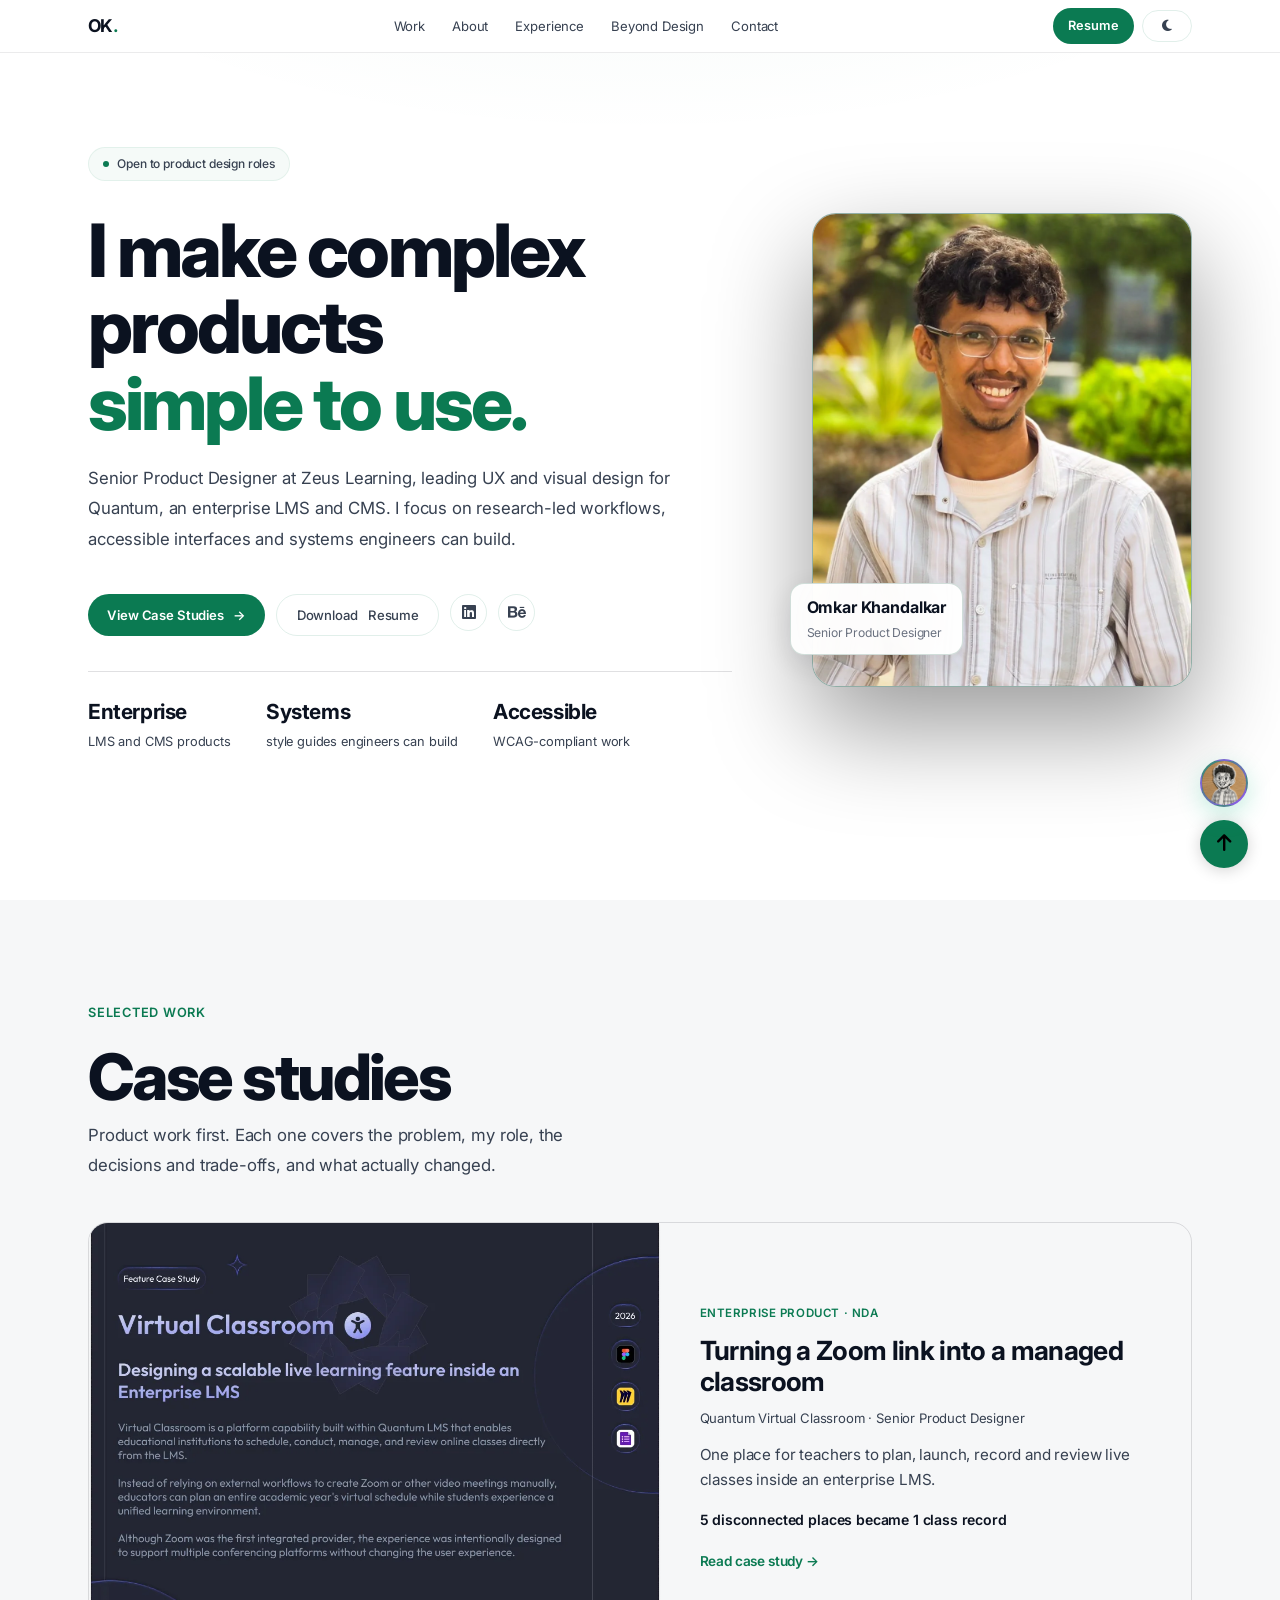
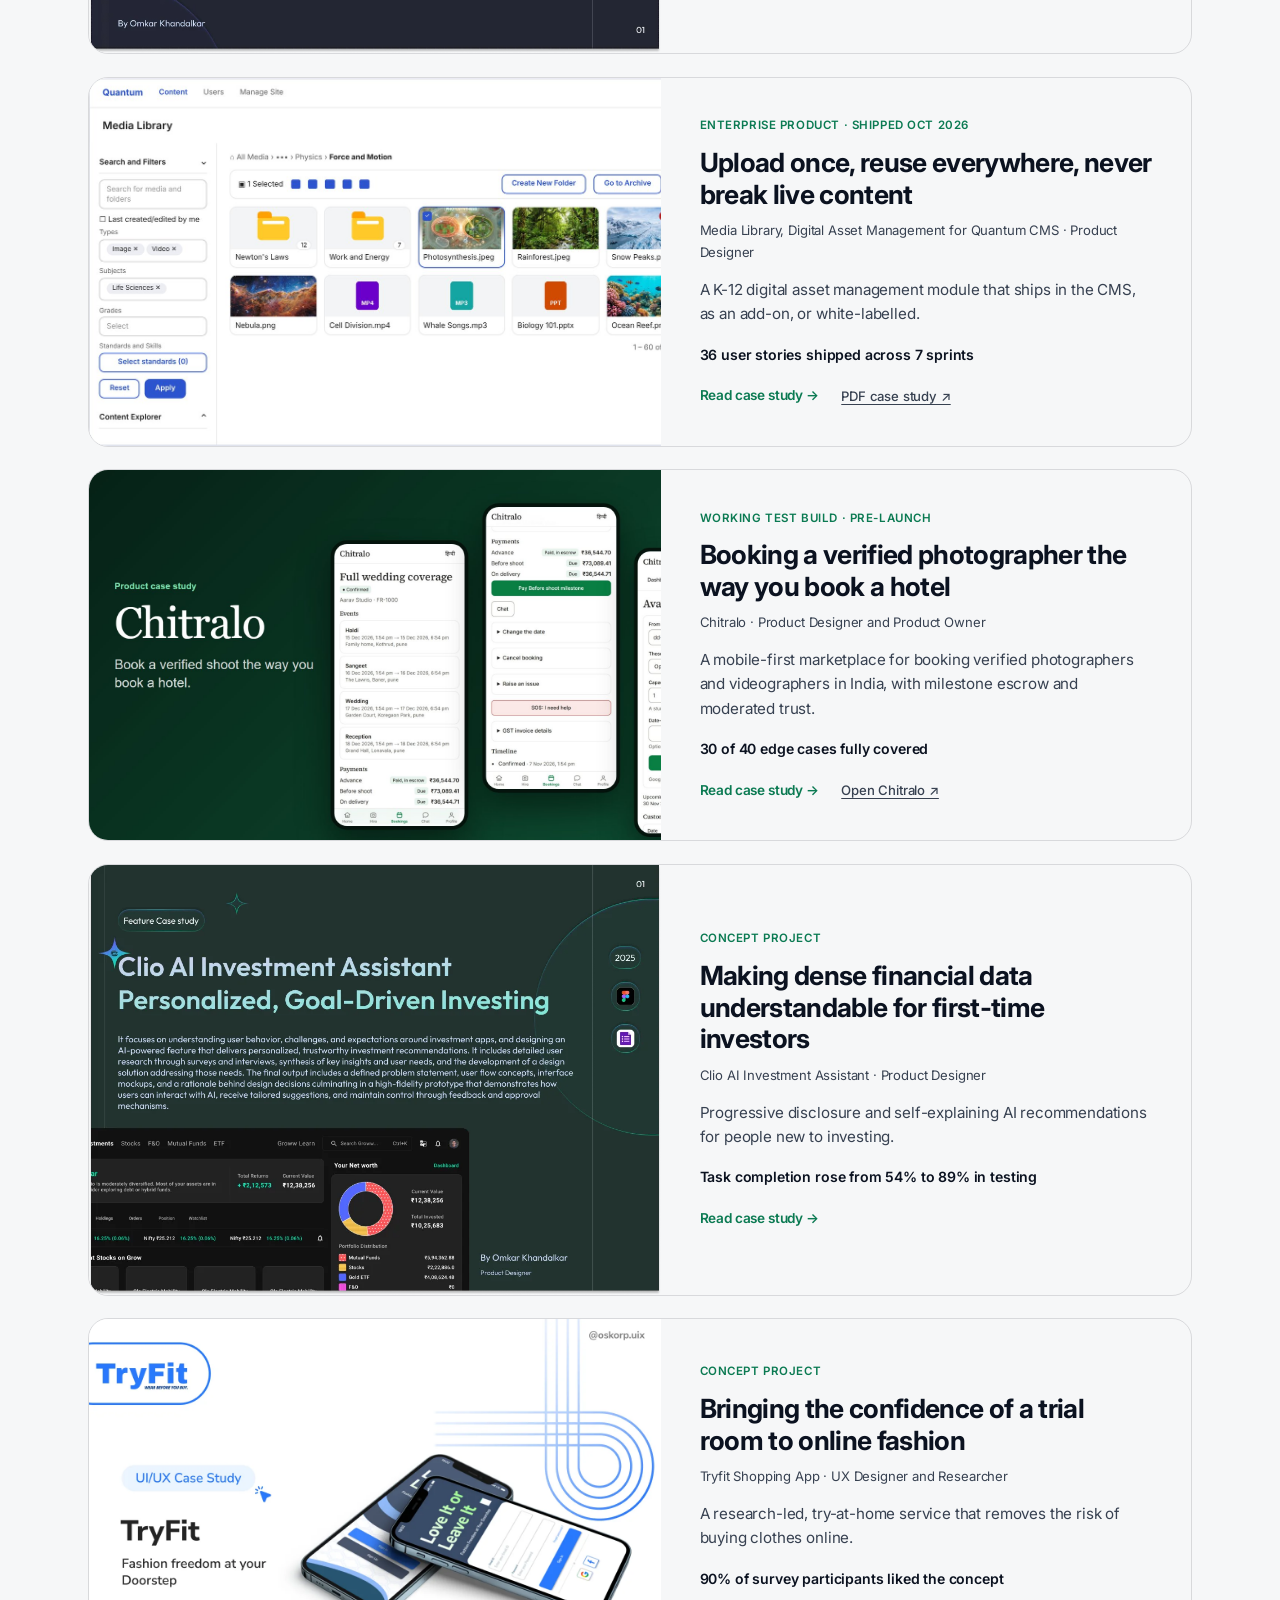
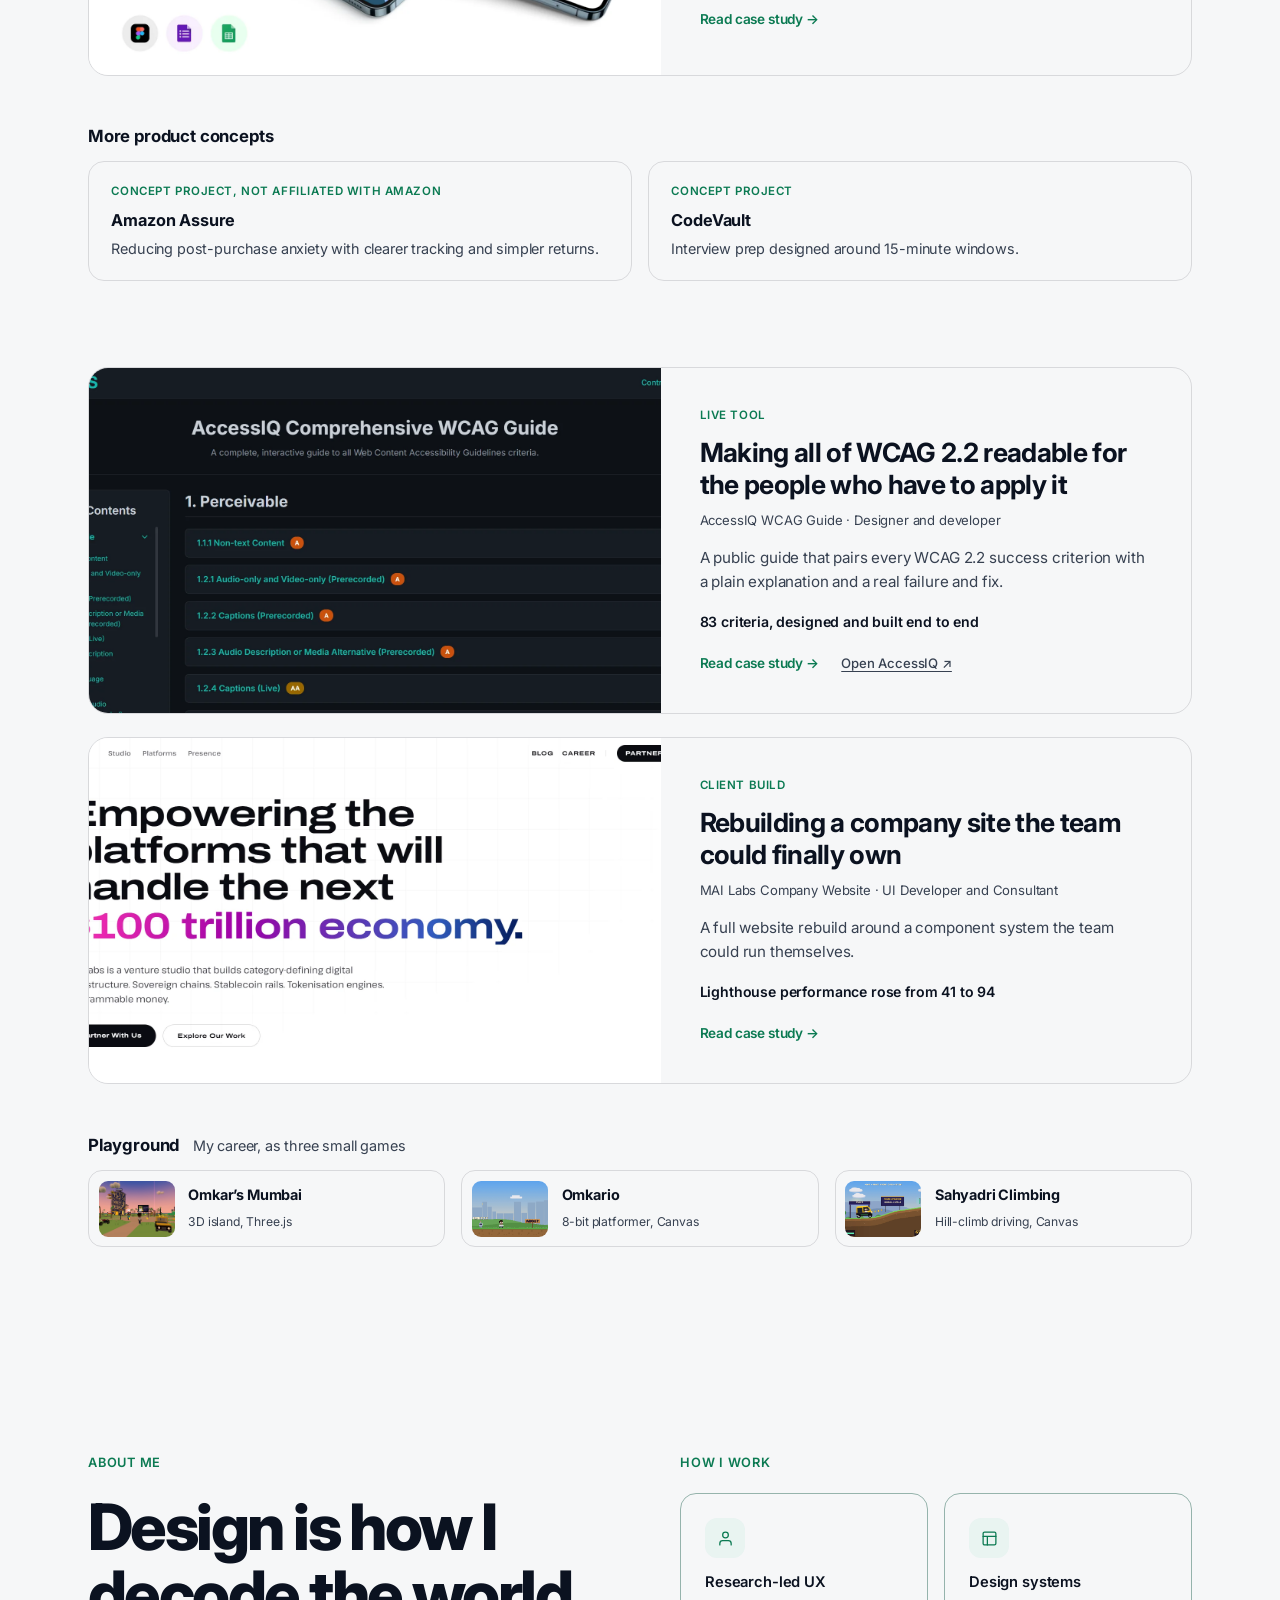
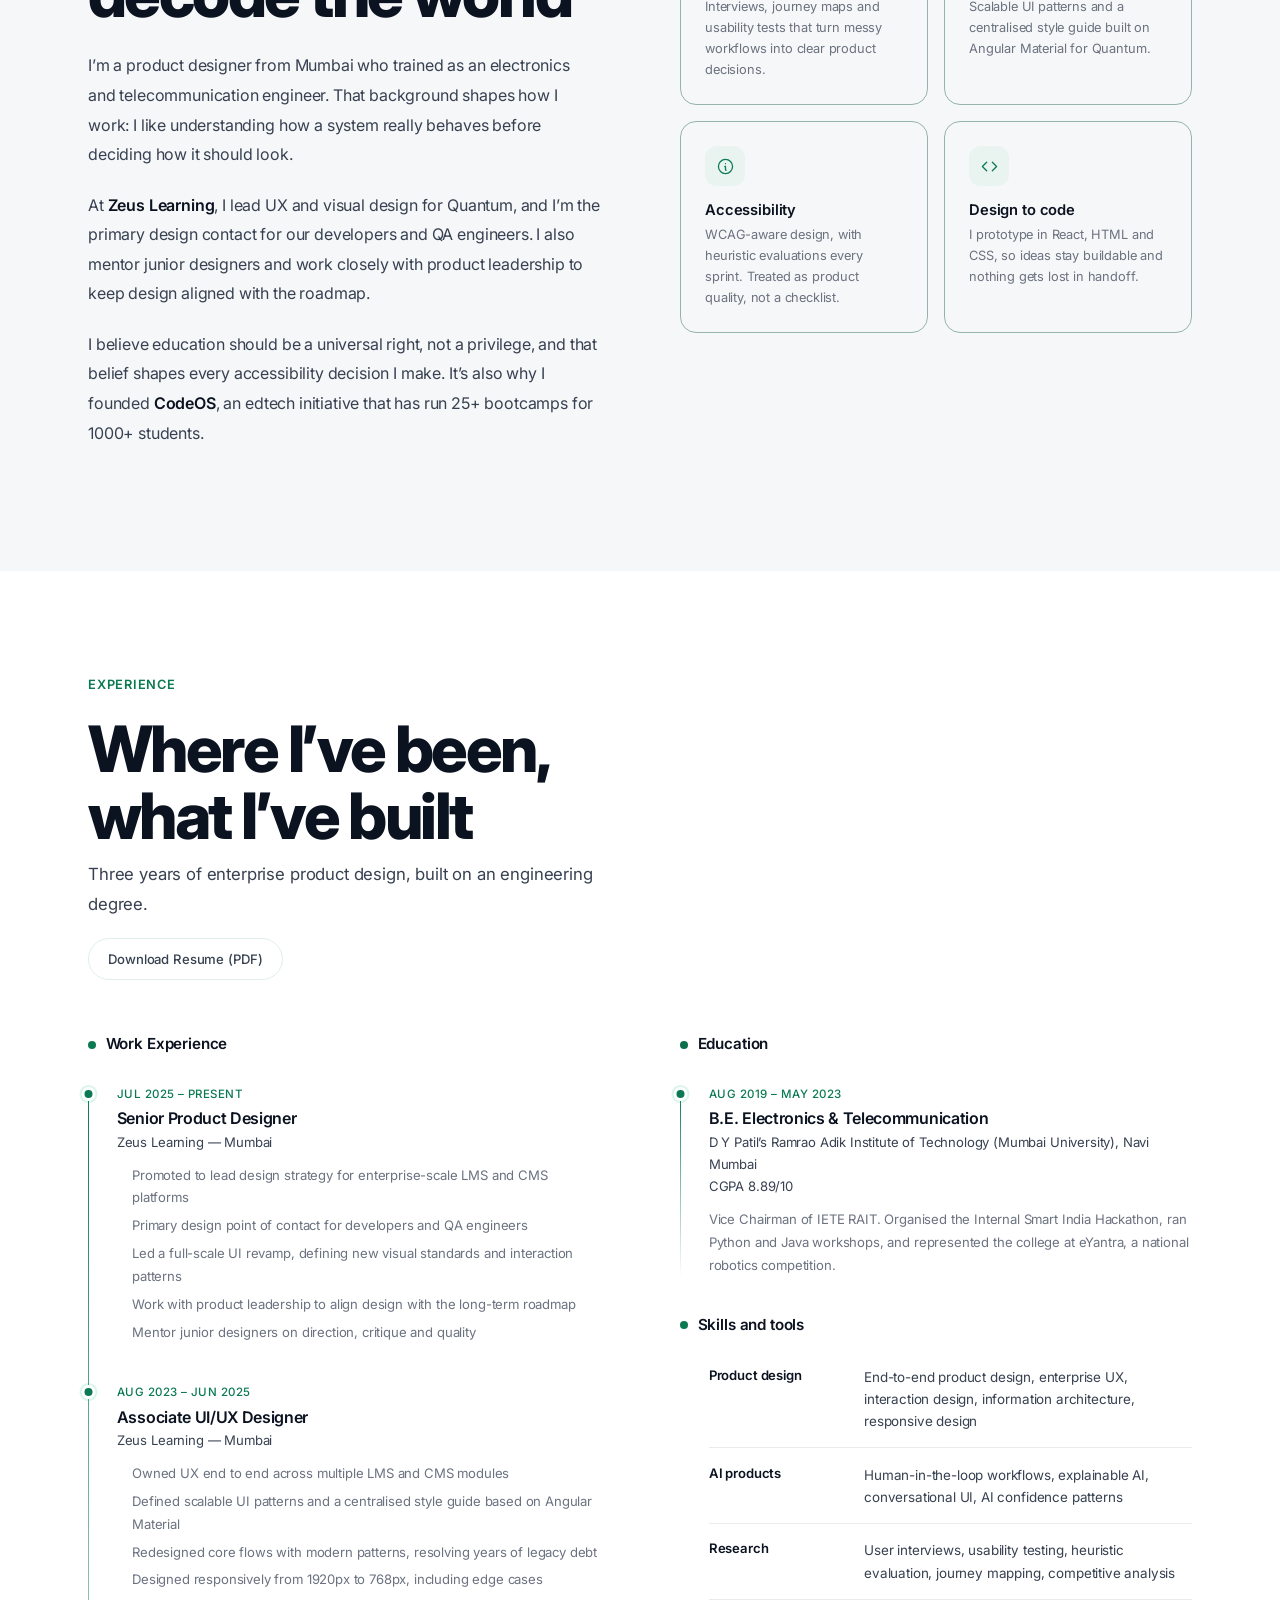
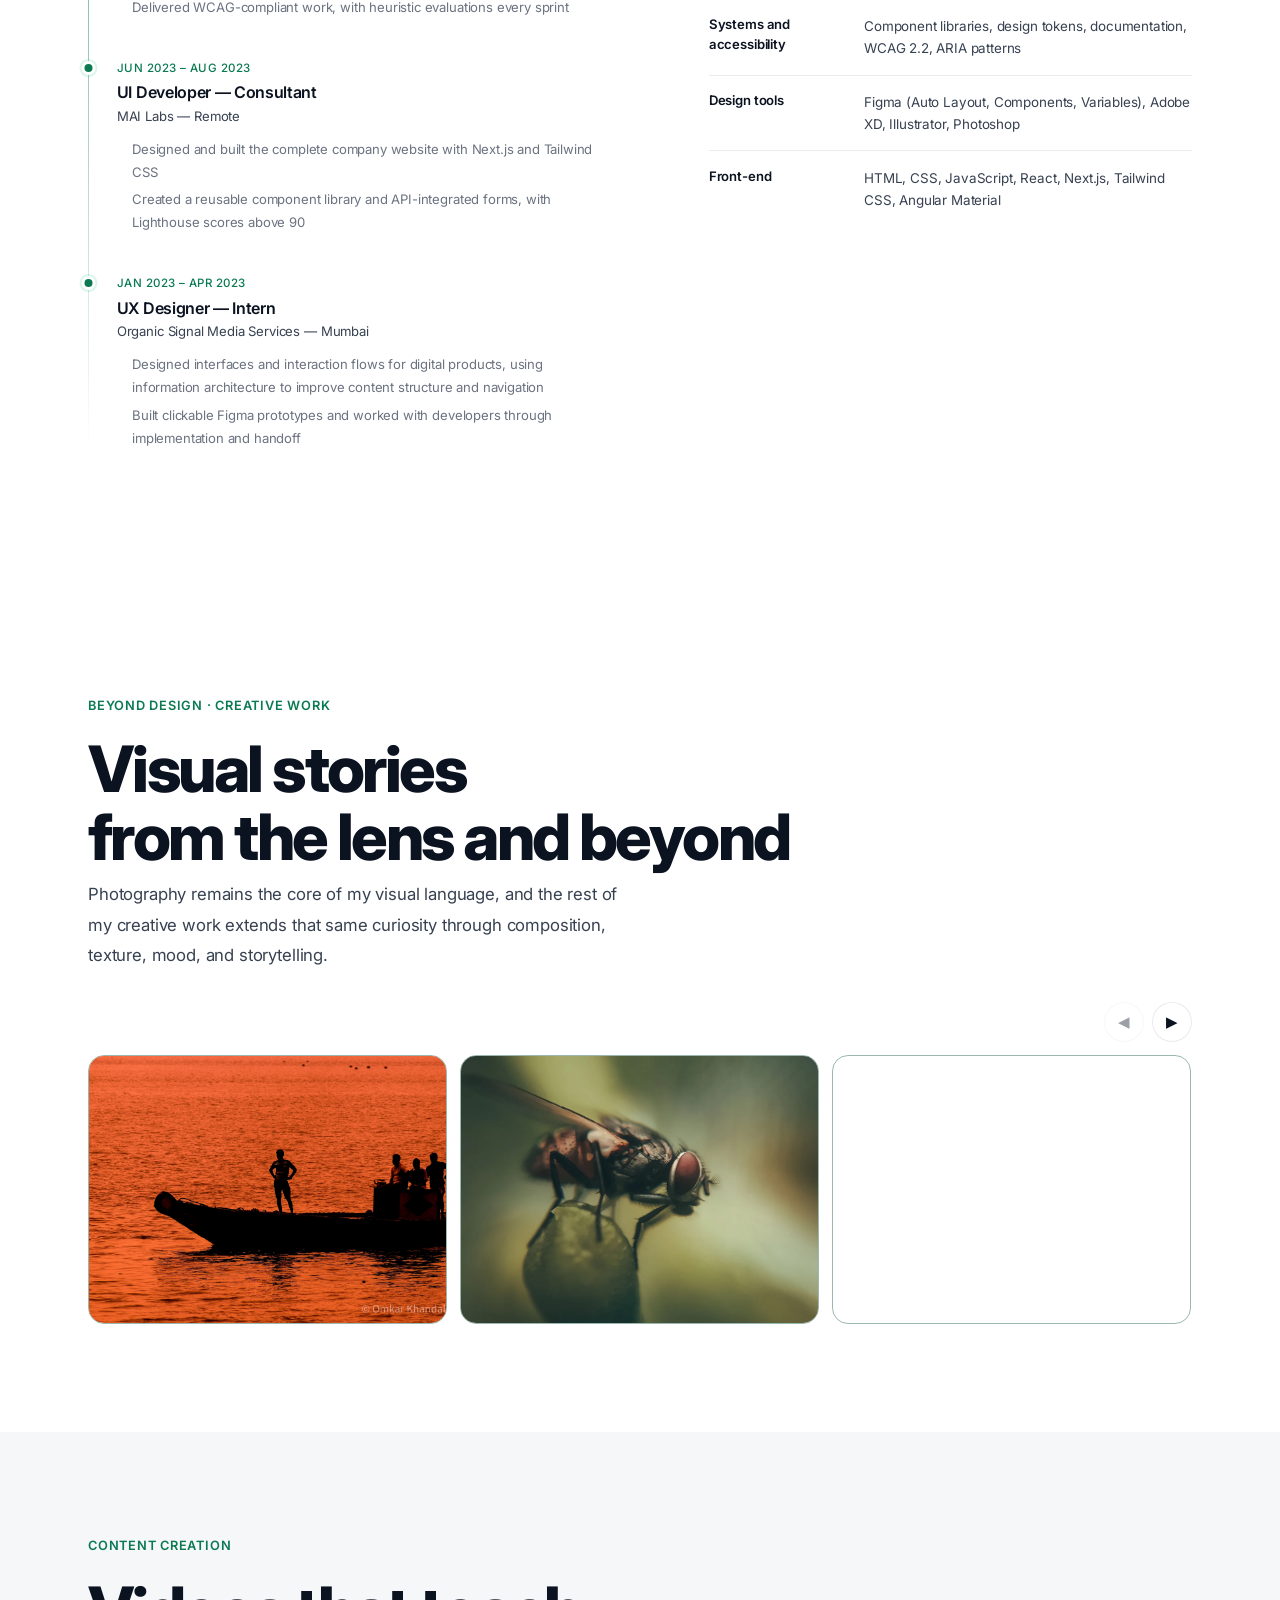
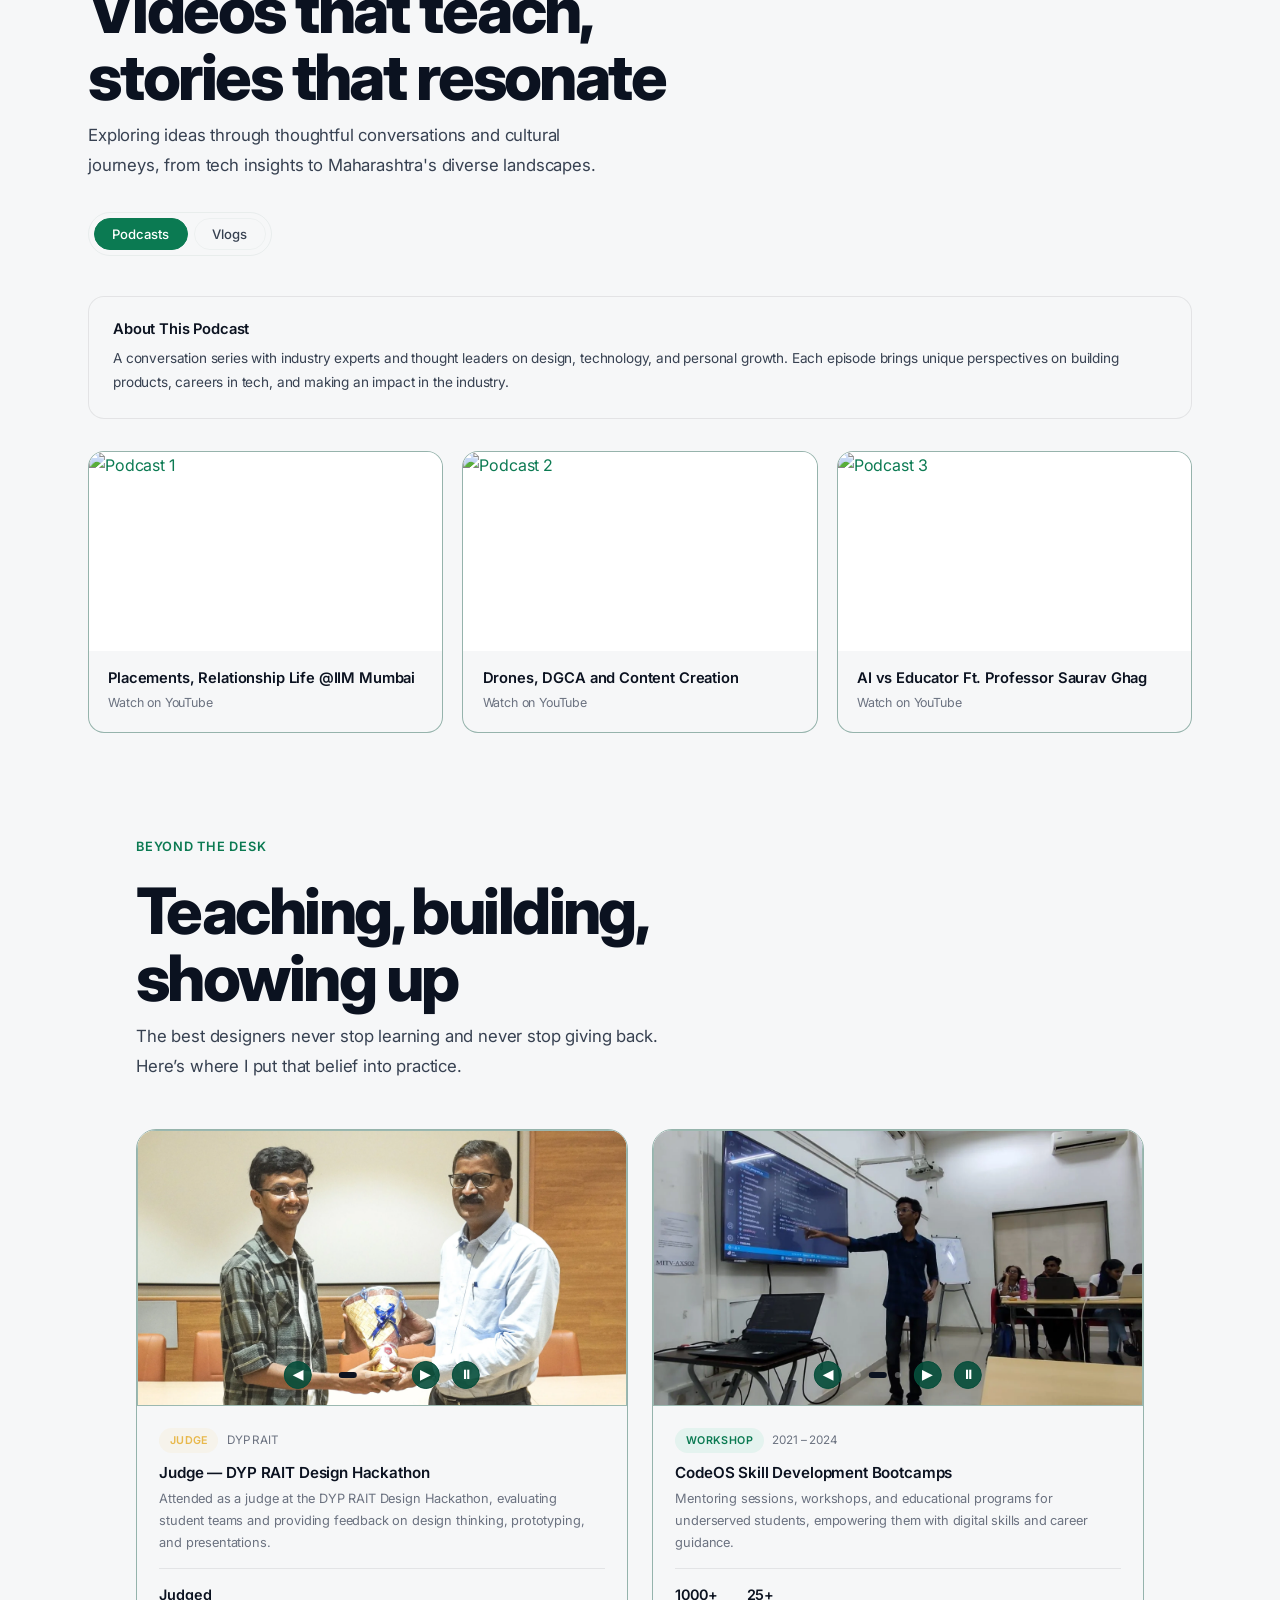
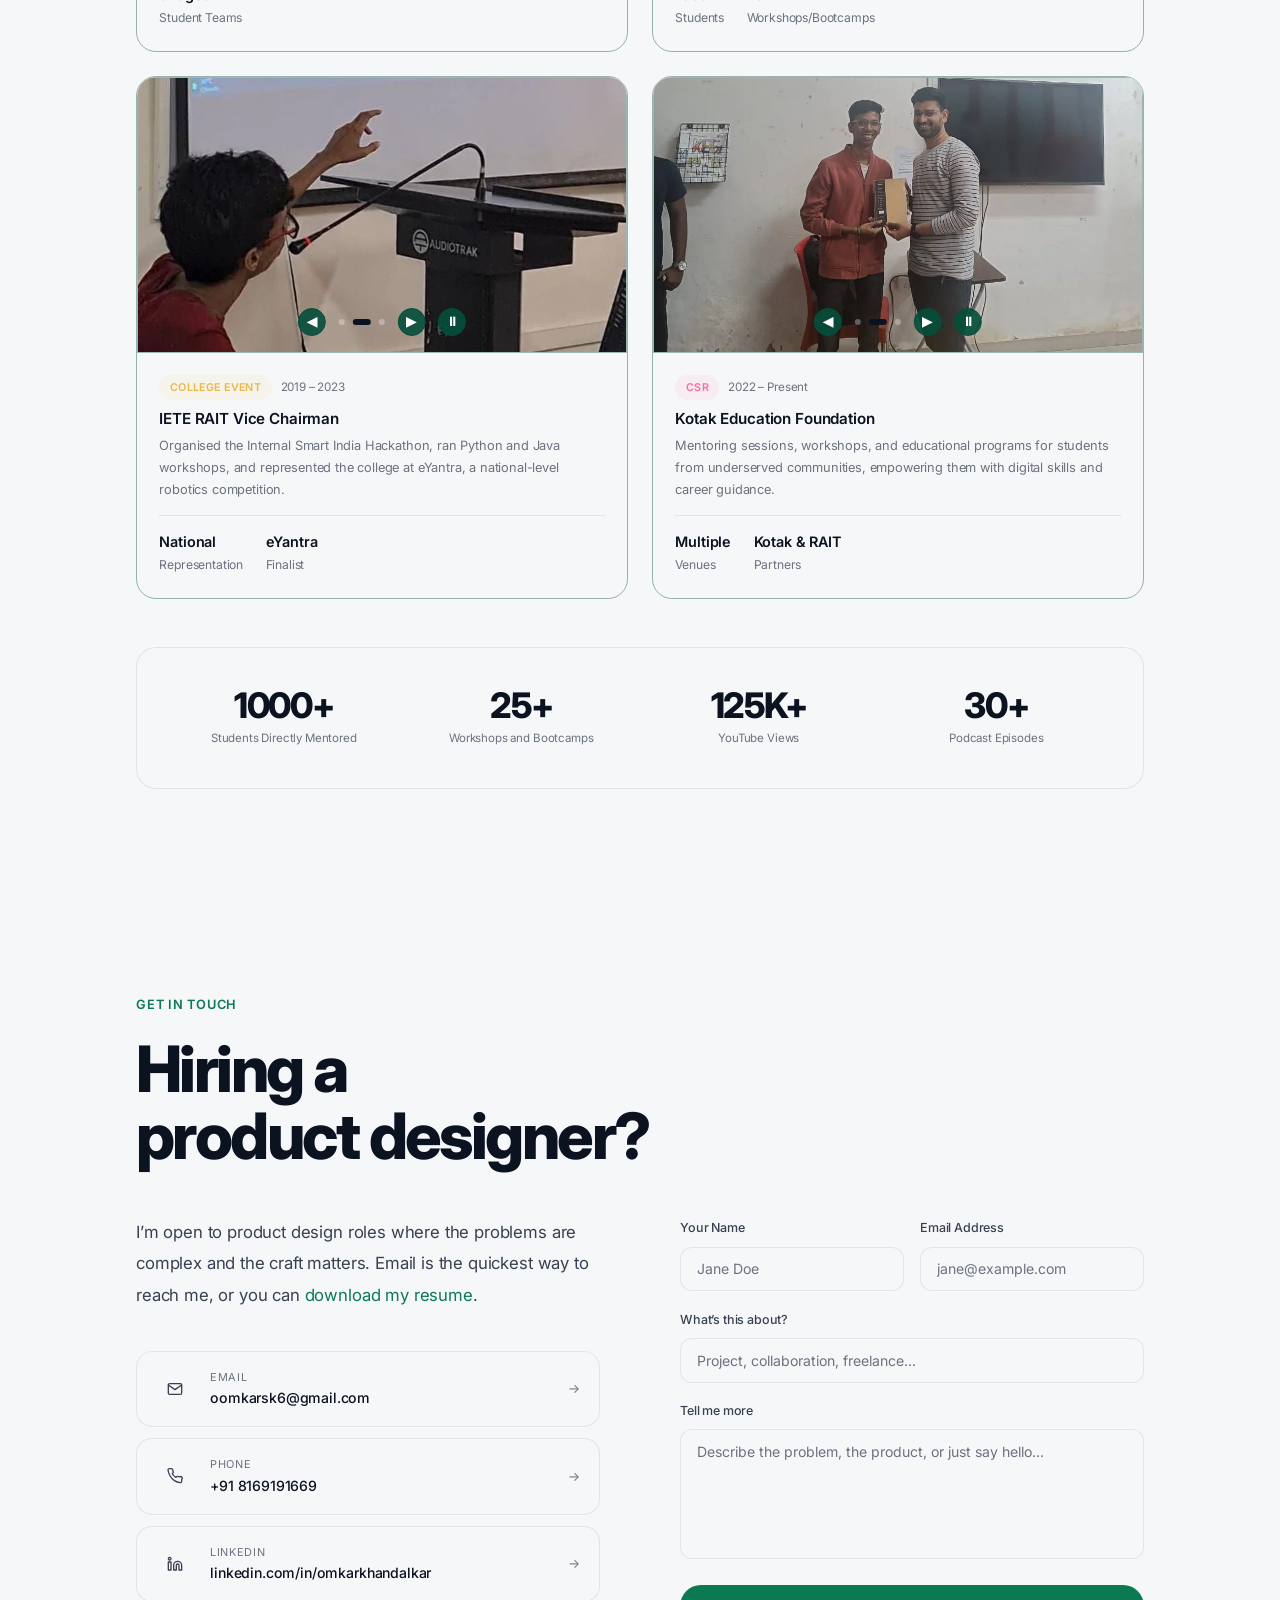
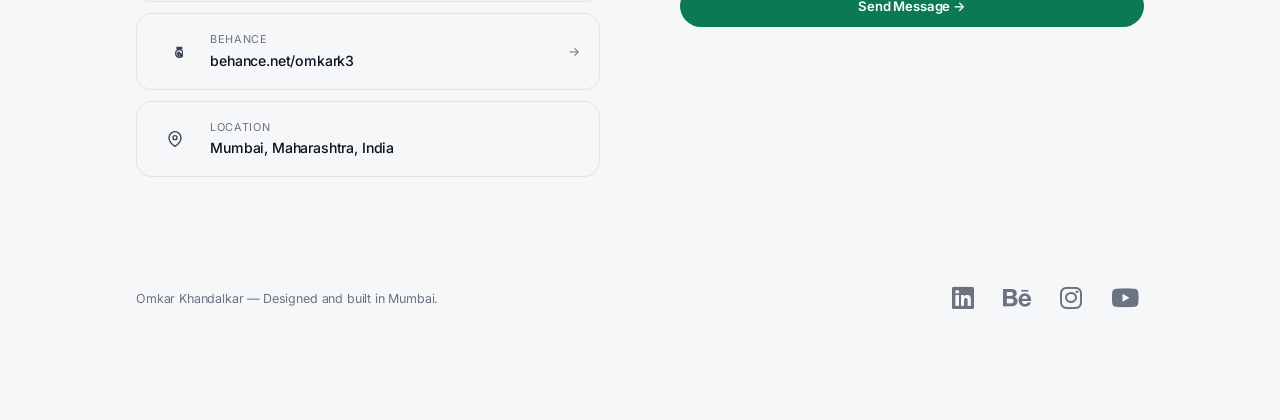
==== commit d1080479: "Add the Media Library (DAM) case study Adds a Selected Work row and a full case-study panel for the " ====
--- a/index.html
+++ b/index.html
@@ -3209,7 +3209,107 @@
         <h2>What I took from this</h2>
         <div class="learn-grid"><div class="learn-item"><h3>Scope the object before the screens</h3><p>Deciding that the class was the core object made the later decisions about Zoom, attendance and replay much simpler.</p></div><div class="learn-item"><h3>Design the after as carefully as the during</h3><p>Most of the lasting value of a live class appears once the call ends, in the record it leaves behind.</p></div><div class="learn-item"><h3>What I would measure next</h3><p>Time to set up a class, on-time joins, and how often students return to replays are the signals I would track to prove the workflow is working.</p></div></div>
       </div>
-      <div class="cs-nav-btns"><span></span><button class="cs-nav-btn" onclick="openCS('cs-chitralo')"><span class="cs-nav-btn-dir">Next &rarr;</span><span class="cs-nav-btn-name">Chitralo</span></button></div>
+      <div class="cs-nav-btns"><span></span><button class="cs-nav-btn" onclick="openCS('cs-dam')"><span class="cs-nav-btn-dir">Next &rarr;</span><span class="cs-nav-btn-name">Media Library (DAM)</span></button></div>
+    </div>
+  </div>
+
+  <div class="cs-panel" id="cs-dam" role="dialog" aria-modal="true" aria-label="Media Library digital asset management case study" tabindex="-1">
+    <div class="cs-panel-nav">
+      <button class="cs-back-btn" onclick="closeCS('cs-dam')"><svg viewBox="0 0 24 24" aria-hidden="true"><polyline points="15 18 9 12 15 6" /></svg>Back to Work</button>
+      <span class="cs-panel-nav-title">Media Library for Quantum CMS</span>
+      <span></span>
+    </div>
+    <div class="cs-hero-band" style="background:linear-gradient(135deg,#0e1a3d 0%,#1e3c9a 100%);">
+      <div class="container cs-hero-inner">
+        <p class="cs-status">Enterprise product &middot; Shipped Oct 2026</p>
+        <div class="cs-tags"><span class="cs-tag">EdTech</span><span class="cs-tag">Enterprise SaaS</span><span class="cs-tag">CMS</span><span class="cs-tag">Digital Asset Management</span><span class="cs-tag">Accessibility</span></div>
+        <p class="cs-project-name">Media Library &middot; Digital Asset Management for Quantum CMS</p>
+        <h1>Upload once, reuse everywhere, never break live content</h1>
+        <p class="cs-sub">A digital asset management module for US K-12 publishers, built to ship inside the CMS, as an add-on, or white-labelled.</p>
+        <div class="cs-meta-row"><div><div class="cs-meta-lbl">Role</div><div class="cs-meta-val">Product Designer</div></div><div><div class="cs-meta-lbl">Company</div><div class="cs-meta-val">Zeus Learning</div></div><div><div class="cs-meta-lbl">Timeline</div><div class="cs-meta-val">Jul&ndash;Oct 2026 &middot; 7 sprints</div></div><div><div class="cs-meta-lbl">Tools</div><div class="cs-meta-val">Figma, Jira</div></div></div>
+      </div>
+    </div>
+    <div class="container cs-body">
+      <div class="cs-tldr" aria-label="Summary">
+        <div><h2>The problem</h2><p>Every question and lesson carried its own copy of each file, so nobody could reuse media or see where it was used.</p></div>
+        <div><h2>What I did</h2><p>Designed the Media Library end to end: IA, core flows, role permissions, accessibility specs and UX copy.</p></div>
+        <div><h2>The result</h2><p>36 user stories shipped across 7 sprints, with replace and delete gated so live content can't break.</p></div>
+      </div>
+      <figure class="cs-cover"><button type="button" onclick="openLB('images/dam/listing.jpg','Media Library listing screen')" aria-label="Enlarge: Media Library listing screen" style="display:block;width:100%;padding:0;border:0;background:none;cursor:zoom-in;"><img src="images/dam/listing.jpg" alt="Media Library listing: folder tree and filters on the left, a grid of media and folders in the middle, and a preview panel with metadata on the right" decoding="async" loading="lazy"></button></figure>
+      <div class="cs-sec">
+        <p class="sec-lbl">My Contribution</p>
+        <h2>What I was responsible for</h2>
+        <ul class="cs-contrib"><li>Information architecture and every core flow of the Media Library</li><li>The role permission matrix for admins, editors and reviewers</li><li>Accessibility specs as a separate annotation layer in Figma, and all UX copy</li><li>Design sign-off on every story, after QA tested it across breakpoints</li></ul>
+        <div class="three-col" style="margin-top:1.6rem;"><div class="stat-c"><div class="stat-big">36</div><div class="stat-lbl">User stories shipped across 7 sprints</div></div><div class="stat-c"><div class="stat-big">433</div><div class="stat-lbl">Review comments from QA, engineering and BA worked through</div></div><div class="stat-c"><div class="stat-big">5</div><div class="stat-lbl">Breakpoints specified, 1920+ down to 320 px</div></div></div>
+      </div>
+      <div class="cs-sec">
+        <p class="sec-lbl">The Problem</p>
+        <h2>Media lived inside content, so nobody could reuse or govern it</h2>
+        <div class="two-col"><div><p>Every question, text lesson and teacher guide carried its own copy of a file. Nobody could see where a file was used, so replacing or deleting one was a gamble that could break a live assessment.</p><p>For publishers it was also a compliance gap: they must prove rights and accessibility for every asset they sell.</p></div><div class="ic"><h3>Key pain points</h3><ul><li>The same image uploaded again for every piece of content</li><li>No visibility of where a file is used</li><li>No subject, grade, language or standards tags</li><li>Alt text, captions and transcripts re-entered per use</li><li>No licence or expiry tracking for stock media</li></ul></div></div>
+      </div>
+      <div class="cs-sec">
+        <p class="sec-lbl">Users</p>
+        <h2>Four roles, and actions you can't use are hidden, not disabled</h2>
+        <div class="two-col"><div class="ic"><h3>Publisher and Content Admins</h3><p>Govern the library: organise folders, archive, restore and delete.</p></div><div class="ic"><h3>Content Editors</h3><p>Upload, tag, edit, replace, move and insert media into content. No archive or delete.</p></div><div class="ic"><h3>Content Reviewers</h3><p>Browse, preview, download and check usage only.</p></div><div class="ic"><h3>Students and teachers</h3><p>Never see the library, but see its output: images, captions and transcripts inside courses.</p></div></div>
+      </div>
+      <div class="cs-sec">
+        <p class="sec-lbl">Research</p>
+        <h2>Borrow the mental model authors already have</h2>
+        <div class="three-col"><div class="ic"><h3>Pattern benchmarking</h3><p>Windows File Explorer, OneDrive and Google Drive: folder trees, new folders created where you stand, OneDrive's grid keyboard model.</p></div><div class="ic"><h3>Platform constraints</h3><p>Mapped storage, search and user-service limits with the tech lead before committing to UI: 100 MB per file, 10 per upload, 20 per bulk edit.</p></div><div class="ic"><h3>Content audit</h3><p>Every place media can live: 13 question types, three learning-object types, stimuli and teacher guides, plus what is out of scope.</p></div></div>
+        <div class="cs-insight"><span>Key insight</span><p>The most expensive mistake is breaking live content. So &ldquo;Used In&rdquo; had to be visible everywhere, and it had to gate replace and delete.</p></div>
+      </div>
+      <div class="cs-sec">
+        <p class="sec-lbl">Design Process</p>
+        <h2>From constraints to a shipped module</h2>
+        <div class="steps">
+          <div class="step"><div class="step-n">01</div><div><h4>Discover</h4><p>Benchmarked file managers, audited where media is used, and listed platform limits.</p></div></div>
+          <div class="step"><div class="step-n">02</div><div><h4>Define</h4><p>One listing page as the hub; every other surface is a panel, modal or page that returns to it. Wrote the role matrix and split the epic into listing, creation, actions and access points.</p></div></div>
+          <div class="step"><div class="step-n">03</div><div><h4>Design</h4><p>Desktop first at 1920&ndash;1366, then four smaller breakpoints. Explored three deletion approaches side by side.</p></div></div>
+          <div class="step"><div class="step-n">04</div><div><h4>Validate</h4><p>Story-by-story walkthroughs with QA, BA and engineering, plus a separate accessibility annotation layer in Figma.</p></div></div>
+          <div class="step"><div class="step-n">05</div><div><h4>Deliver</h4><p>Built in sprints; QA tested each story across breakpoints; I closed each one in design review.</p></div></div>
+        </div>
+      </div>
+      <div class="cs-sec">
+        <p class="sec-lbl">Key Decision</p>
+        <h2>Deleting media that's in use: three approaches, one safe choice</h2>
+        <div class="cs-decisions"><article class="cs-decision"><div class="cs-decision-n">01</div><div><h3>Block and guide, instead of deleting with content</h3><p>The delete dialog lists every item that uses the media, each with an Edit link, and Delete stays disabled until usage is zero.</p>
+          <dl><div><dt>Why</dt><dd>Delete-with-content could wipe live assessments, and managing references inside the dialog was heavy to build and test.</dd></div><div><dt>The trade-off</dt><dd>Admins do a little more work to retire a widely used file, in exchange for zero broken content.</dd></div></dl></div></article></div>
+        <div class="cs-shots"><figure class="cs-shot is-wide"><button type="button" onclick="openLB('images/dam/delete-approaches.jpg','Three deletion approaches compared')" aria-label="Enlarge: Three deletion approaches compared"><img src="images/dam/delete-approaches.jpg" alt="Three deletion approaches compared; block and guide is marked as shipped" loading="lazy" decoding="async"></button><figcaption>Three deletion approaches, side by side. Block and guide shipped.</figcaption></figure><figure class="cs-shot"><button type="button" onclick="openLB('images/dam/delete-dialog.jpg','Delete Media dialog')" aria-label="Enlarge: Delete Media dialog"><img src="images/dam/delete-dialog.jpg" alt="Delete Media dialog listing content that uses the media, with Edit links and a disabled Delete button" loading="lazy" decoding="async"></button><figcaption>Delete stays disabled while the media is in use</figcaption></figure><div class="ic"><h3>The guardrails around it</h3><ul><li>Unused media still needs a typed passphrase to delete.</li><li>Archive is the reversible option: hidden from new use, untouched in existing content.</li><li>Replace keeps the Media ID and updates content everywhere. It's blocked for Hotspot and Drag-and-Drop questions, whose answers depend on image geometry.</li></ul></div></div>
+      </div>
+      <div class="cs-sec">
+        <p class="sec-lbl">Design Screens</p>
+        <h2>Tag ten files in the time it used to take to tag one</h2>
+        <div class="cs-shots"><figure class="cs-shot is-wide"><button type="button" onclick="openLB('images/dam/add-media.jpg','Add New Media page')" aria-label="Enlarge: Add New Media page"><img src="images/dam/add-media.jpg" alt="Add New Media page: uploaded files on the left, media properties form on the right with an alt-text required error" loading="lazy" decoding="async"></button><figcaption>Add New Media: one form, many files</figcaption></figure></div>
+        <p style="margin-top:1.4rem;">Values typed on the first file copy to the rest until you switch files. Publish validates every file at once, opens the first incomplete one and flags the others. Alt text is mandatory, and captions and transcripts are stored once and reused wherever the media goes.</p>
+      </div>
+      <div class="cs-sec">
+        <p class="sec-lbl">Feedback</p>
+        <h2>433 comments, six themes, fixed once as rules</h2>
+        <div class="three-col"><div class="ic"><h3>Terminology</h3><p>Asset, media, image and file meant the same thing. One word, Media, everywhere.</p></div><div class="ic"><h3>Missing states</h3><p>Every story now ships default, hover, focus, loading, empty, error and API-failure states.</p></div><div class="ic"><h3>Accessibility</h3><p>Close button on every overlay, OneDrive-style grid keyboard model, screen-reader hints, tooltips on icon buttons.</p></div></div>
+      </div>
+      <div class="cs-sec">
+        <p class="sec-lbl">UI Style</p>
+        <h2>Native to Quantum, re-themable for white label</h2>
+        <p>Built on Quantum's Material 3 based tokens: Primary #2C54CE, Noto Sans 12&ndash;20 px, 8 px radius, an 8-point spacing rhythm. Every value is a token, so a partner can re-brand by swapping values, not screens.</p>
+        <div class="cs-shots"><figure class="cs-shot is-wide"><button type="button" onclick="openLB('images/dam/colours.jpg','Media Library colour tokens')" aria-label="Enlarge: Media Library colour tokens"><img src="images/dam/colours.jpg" alt="Colour tokens: primary blue, text greys, outlines, folder yellows, error red and success green" loading="lazy" decoding="async"></button><figcaption>Colour tokens</figcaption></figure></div>
+      </div>
+      <div class="cs-sec">
+        <p class="sec-lbl">Success Metrics</p>
+        <h2>What success looks like</h2>
+        <div class="three-col"><div class="stat-c"><div class="stat-big">60%</div><div class="stat-lbl">Media insertions that reuse a library asset</div><div class="stat-src">North-star target</div></div><div class="stat-c"><div class="stat-big">100%</div><div class="stat-lbl">New images published with alt text</div><div class="stat-src">Target</div></div><div class="stat-c"><div class="stat-big">0</div><div class="stat-lbl">Content broken by replace or delete</div><div class="stat-src">Target</div></div></div>
+        <p class="cs-outcome-note">The module closed in October 2026, so these are targets with a measurement plan, not results yet.</p>
+      </div>
+      <div class="cs-sec">
+        <p class="sec-lbl">Reflection</p>
+        <h2>What this project taught me</h2>
+        <div class="learn-grid"><div class="learn-item"><h3>Familiar beats clever</h3><p>&ldquo;Behave like a file explorer&rdquo; settled most debates before they started.</p></div><div class="learn-item"><h3>Show the options</h3><p>Putting three deletion approaches side by side made the safe one easy for everyone to agree on.</p></div><div class="learn-item"><h3>Turn feedback into rules</h3><p>Fixing comment themes once, as rules, stopped the same comment returning on the next story.</p></div><div class="learn-item"><h3>Test earlier</h3><p>Next time: moderated sessions with authors before build, and analytics shipped with the UI.</p></div></div>
+      </div>
+      <div class="cs-cta-box">
+        <h2>Want the full case study?</h2>
+        <p>Research, decisions, design tokens, accessibility specs and the success-metric plan in an 11-page PDF.</p>
+        <div class="cta-row"><a href="DAM_Case_Study_Omkar_Khandalkar.pdf" target="_blank" rel="noopener" class="btn btn-primary">Download PDF &rarr;</a><button class="btn btn-outline" onclick="closeCS('cs-dam')">Back to Portfolio</button></div>
+      </div>
+      <div class="cs-nav-btns"><button class="cs-nav-btn" onclick="openCS('cs-quantum')"><span class="cs-nav-btn-dir">&larr; Previous</span><span class="cs-nav-btn-name">Quantum Virtual Classroom</span></button><button class="cs-nav-btn" onclick="openCS('cs-chitralo')"><span class="cs-nav-btn-dir">Next &rarr;</span><span class="cs-nav-btn-name">Chitralo</span></button></div>
     </div>
   </div>
 
@@ -3293,7 +3393,7 @@
         <h2>What I took from this</h2>
         <div class="learn-grid"><div class="learn-item"><h3>Edge cases are design work</h3><p>Automated checks caught a real race condition when two customers tried to book the same date. Specifying that case early is what made it catchable.</p></div><div class="learn-item"><h3>Model behaviour, don&rsquo;t fight it</h3><p>Escrow only makes sense in India if it respects how advances already work.</p></div><div class="learn-item"><h3>Direction matters more when building is fast</h3><p>With AI-assisted development, the requirements, priorities and quality bar became the main design tools.</p></div><div class="learn-item"><h3>What I would do next</h3><p>Run the planned 30 creator interviews, complete a manual screen-reader audit, get a native Hindi review, and connect real payments.</p></div></div>
       </div>
-      <div class="cs-nav-btns"><button class="cs-nav-btn" onclick="openCS('cs-quantum')"><span class="cs-nav-btn-dir">&larr; Previous</span><span class="cs-nav-btn-name">Quantum Virtual Classroom</span></button><button class="cs-nav-btn" onclick="openCS('cs-clio')"><span class="cs-nav-btn-dir">Next &rarr;</span><span class="cs-nav-btn-name">Clio</span></button></div>
+      <div class="cs-nav-btns"><button class="cs-nav-btn" onclick="openCS('cs-dam')"><span class="cs-nav-btn-dir">&larr; Previous</span><span class="cs-nav-btn-name">Media Library (DAM)</span></button><button class="cs-nav-btn" onclick="openCS('cs-clio')"><span class="cs-nav-btn-dir">Next &rarr;</span><span class="cs-nav-btn-name">Clio</span></button></div>
     </div>
   </div>
 
@@ -3779,6 +3879,17 @@
             <p class="work-summary">One place for teachers to plan, launch, record and review live classes inside an enterprise LMS.</p>
             <p class="work-proof">5 disconnected places became 1 class record</p>
             <div class="work-actions"><span class="work-link" aria-hidden="true">Read case study &rarr;</span></div>
+          </div>
+        </article>
+        <article class="work-row reveal">
+          <a class="work-thumb" href="#cs-dam" tabindex="-1" aria-hidden="true"><img src="images/dam/listing.jpg" alt="" loading="lazy" decoding="async" style="object-position:left top;"></a>
+          <div class="work-body">
+            <p class="work-status">Enterprise product &middot; Shipped Oct 2026</p>
+            <h3><a href="#cs-dam">Upload once, reuse everywhere, never break live content</a></h3>
+            <p class="work-project">Media Library, Digital Asset Management for Quantum CMS &middot; Product Designer</p>
+            <p class="work-summary">A K-12 digital asset management module that ships in the CMS, as an add-on, or white-labelled.</p>
+            <p class="work-proof">36 user stories shipped across 7 sprints</p>
+            <div class="work-actions"><span class="work-link" aria-hidden="true">Read case study &rarr;</span><a class="work-ext" href="DAM_Case_Study_Omkar_Khandalkar.pdf" target="_blank" rel="noopener">PDF case study &#8599;</a></div>
           </div>
         </article>
         <article class="work-row reveal">
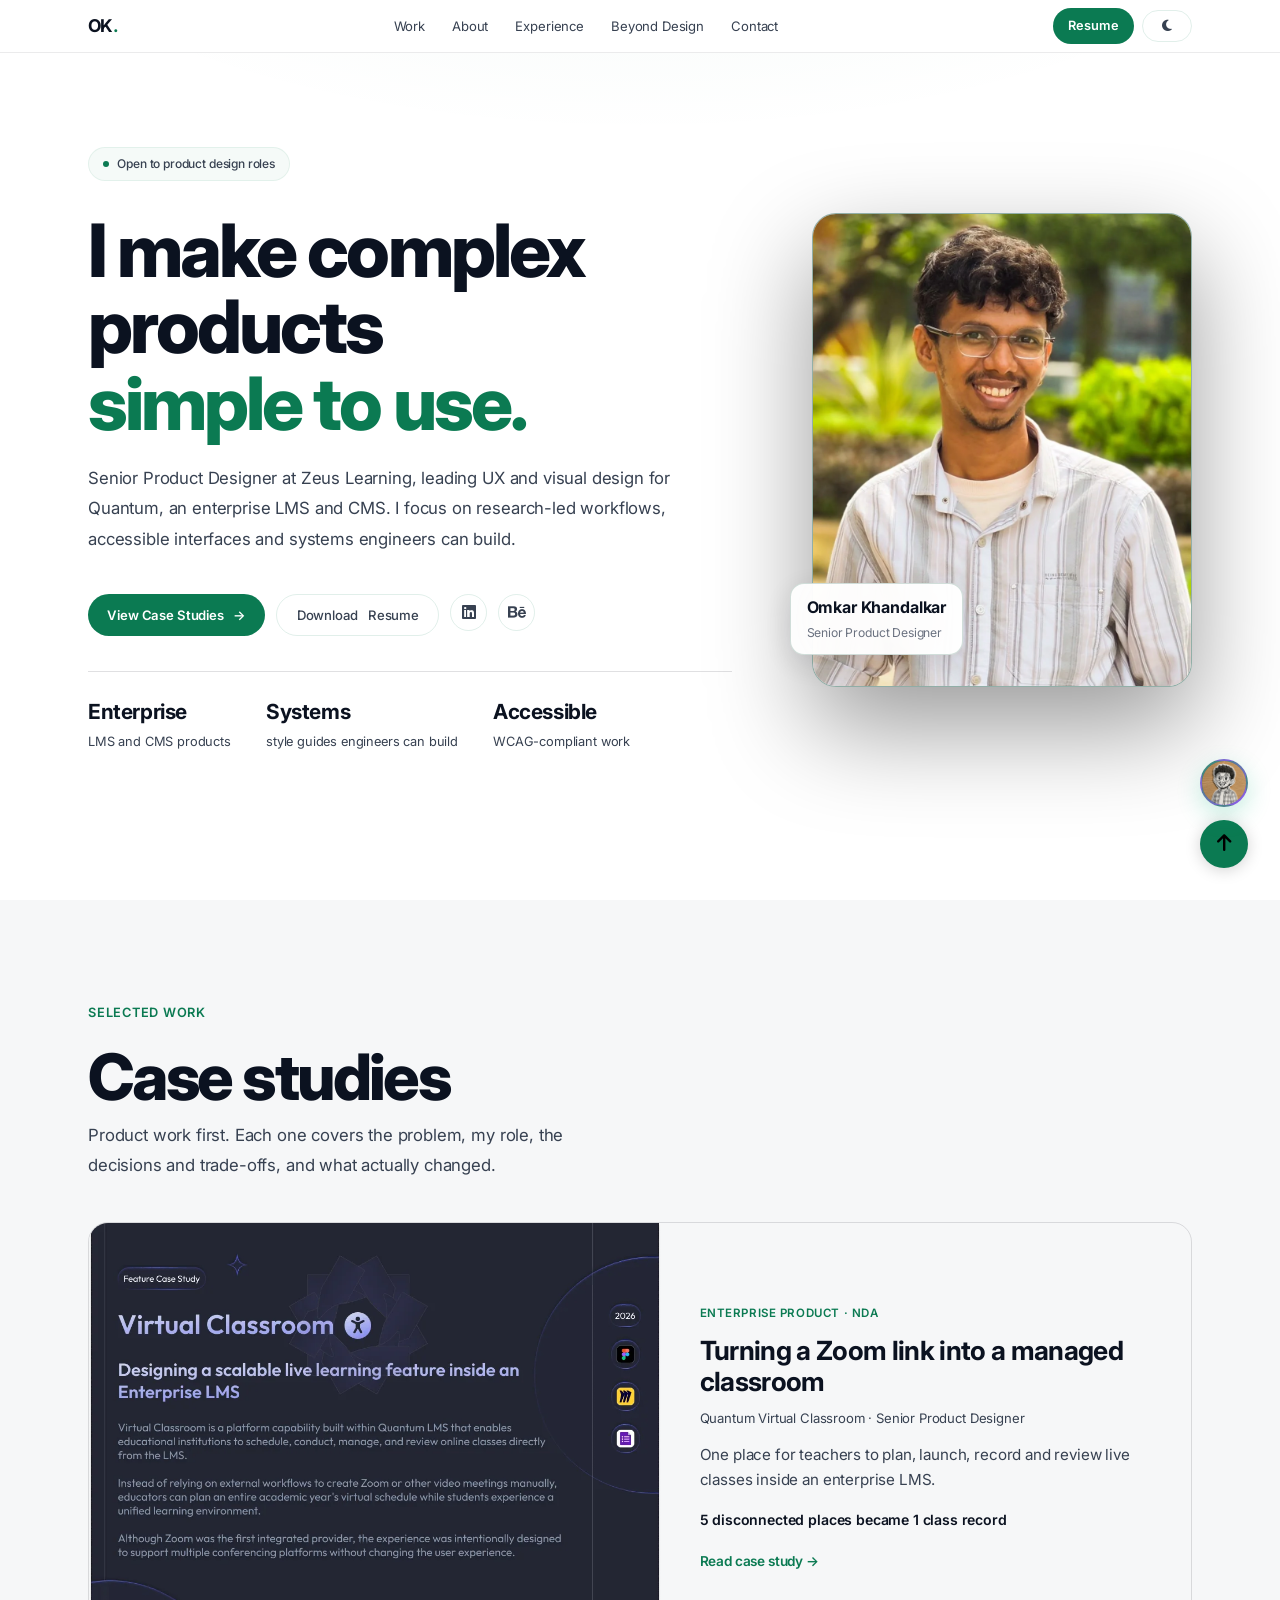
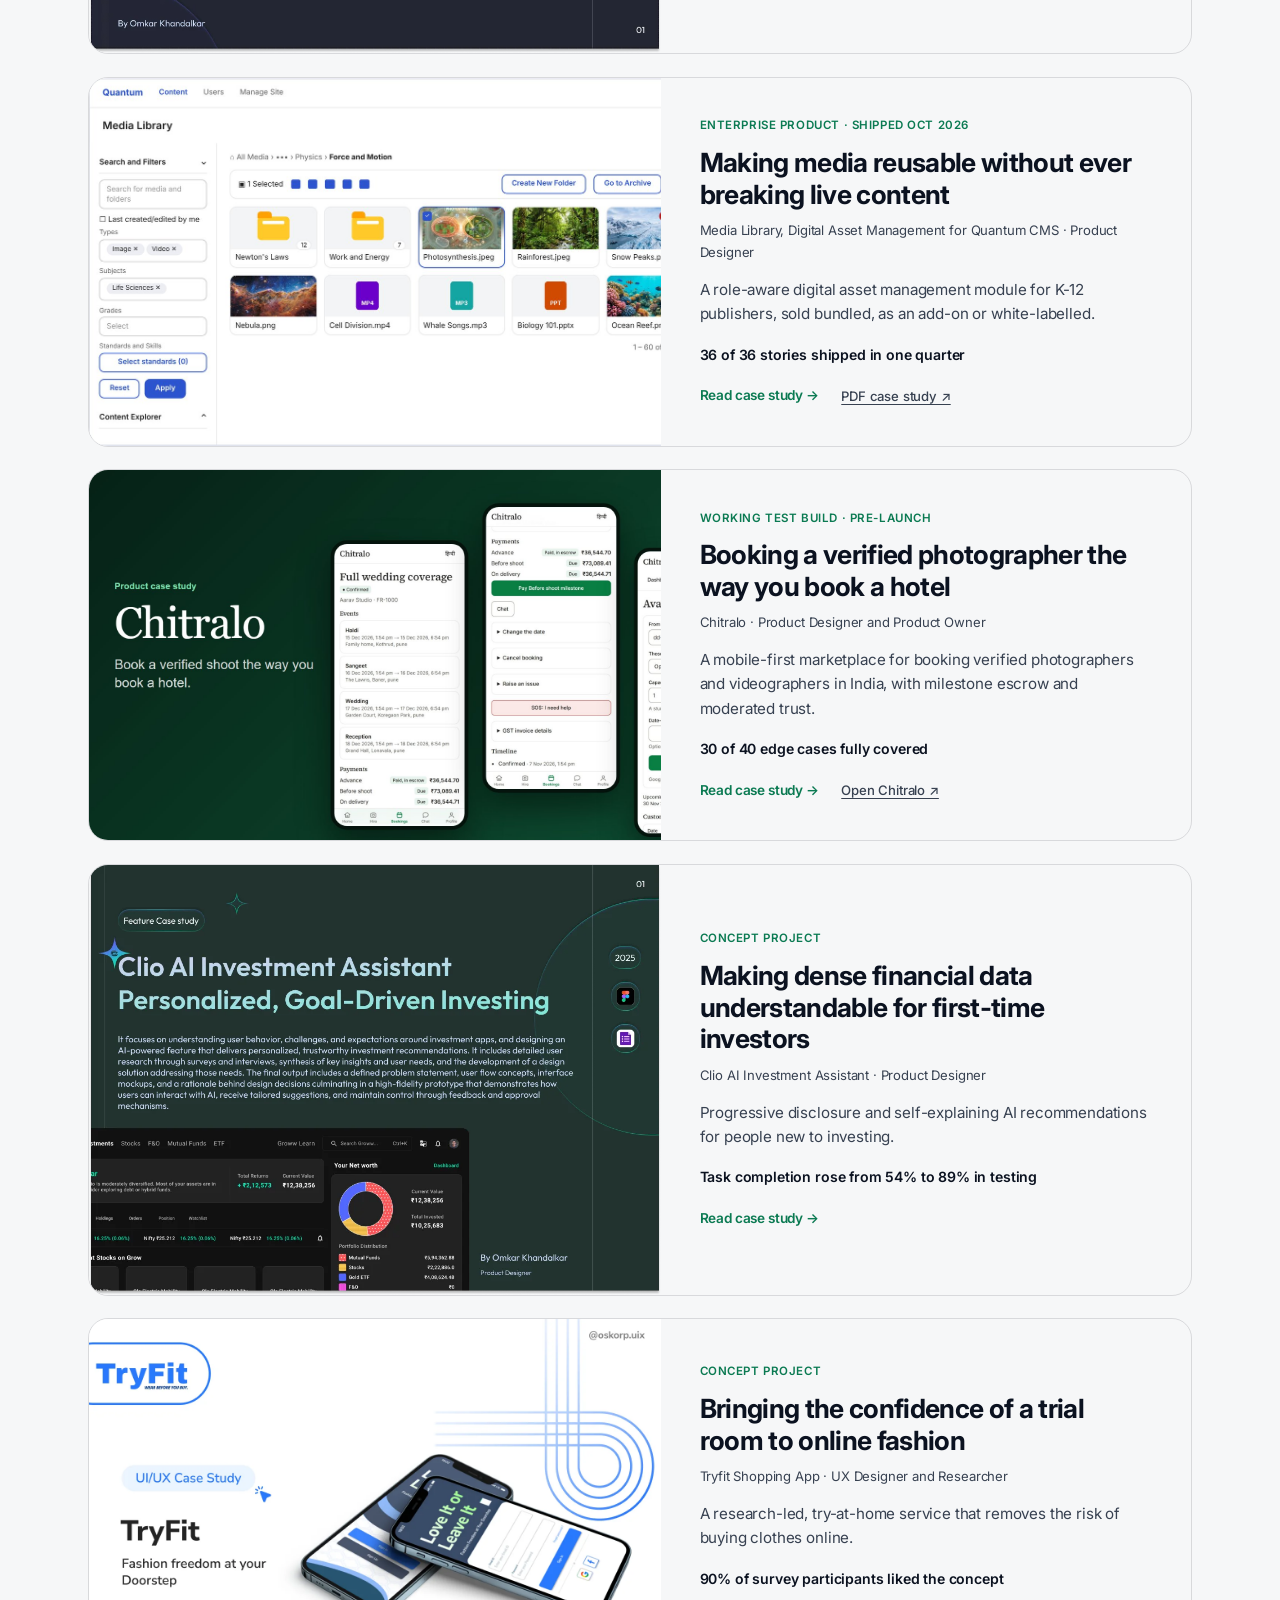
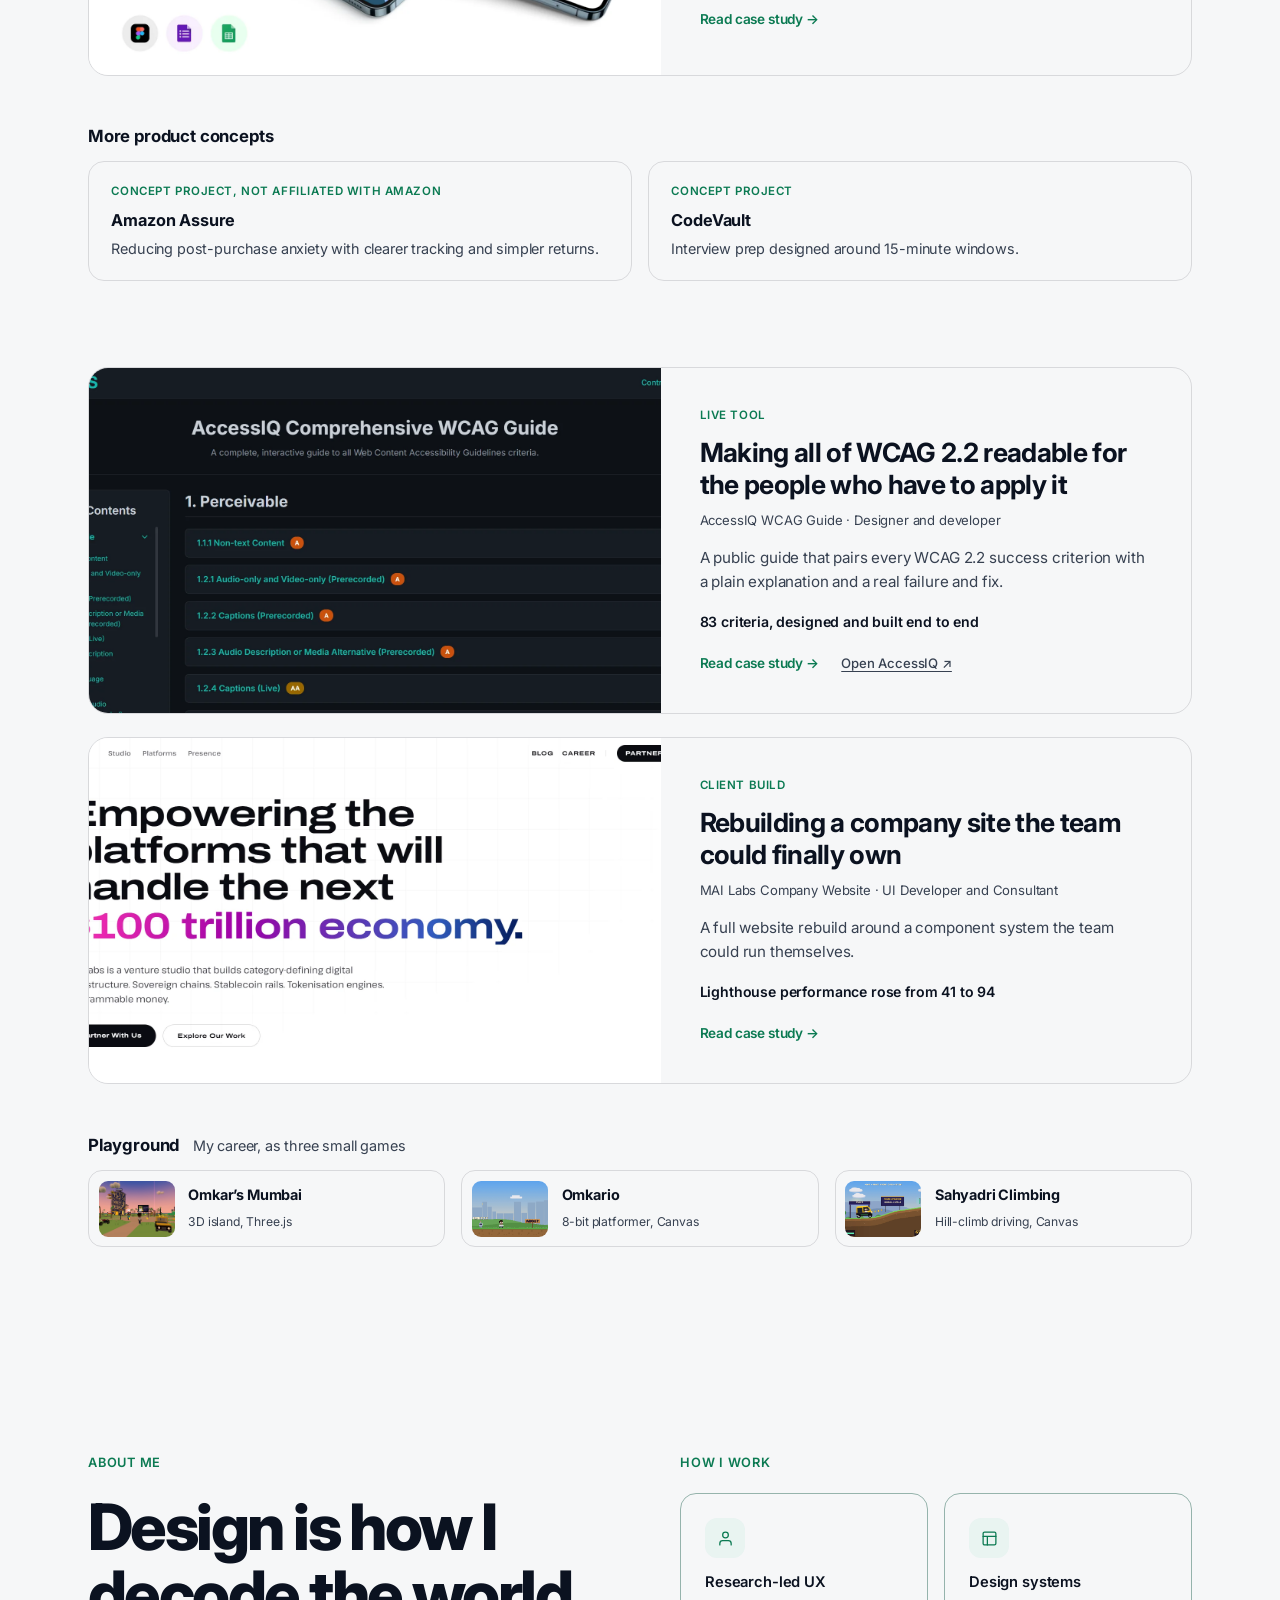
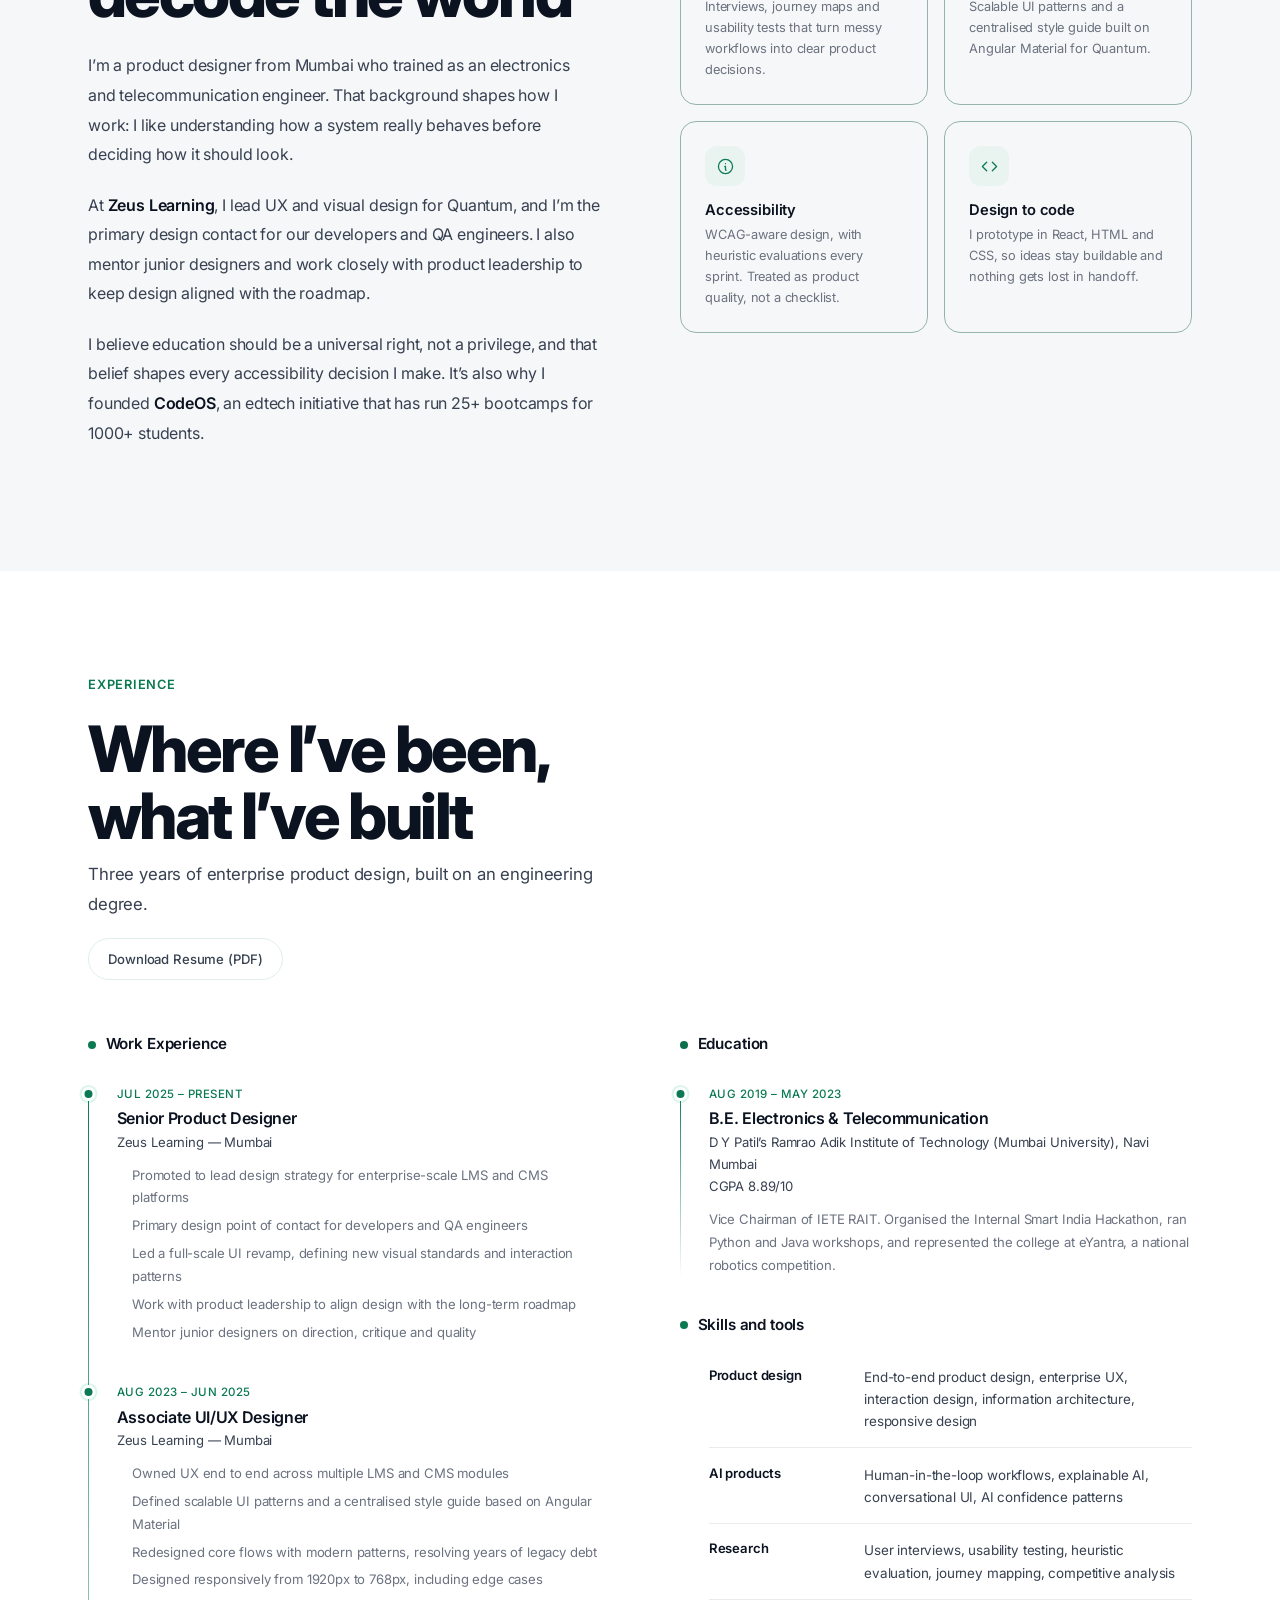
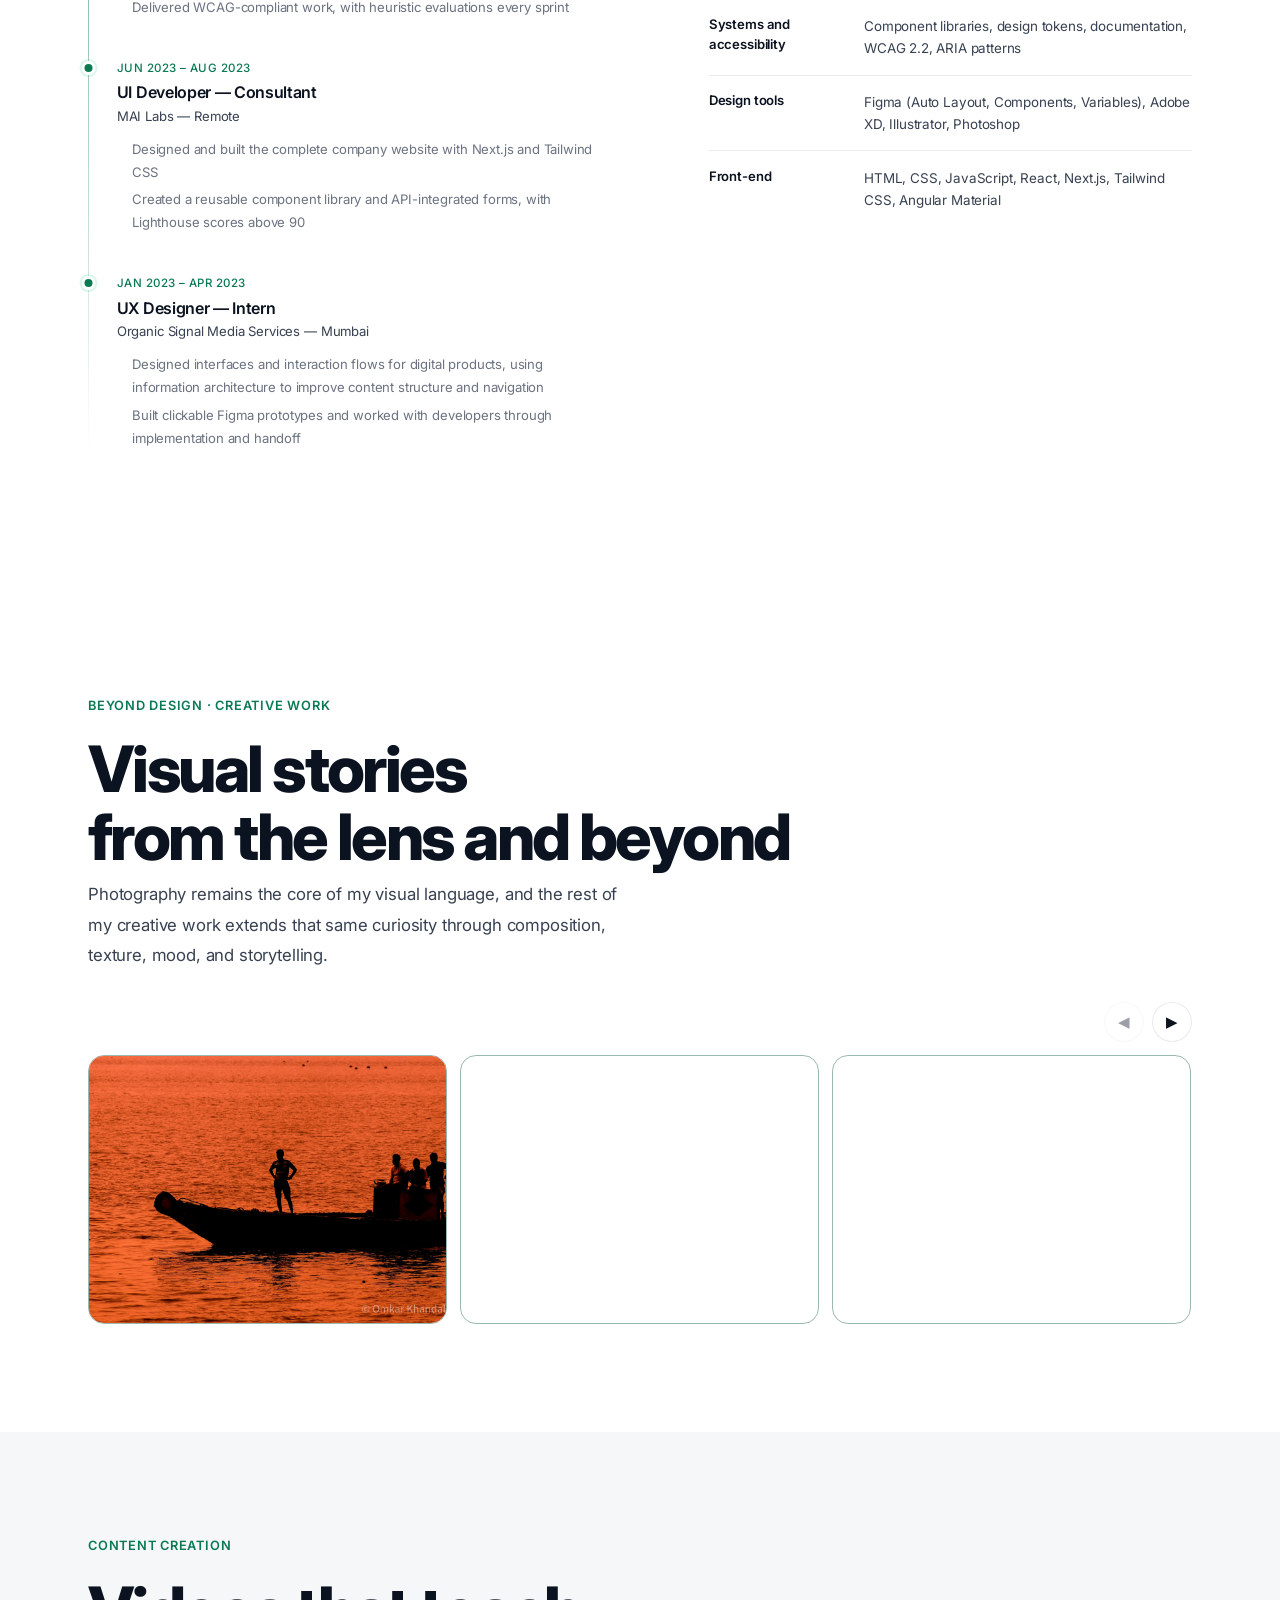
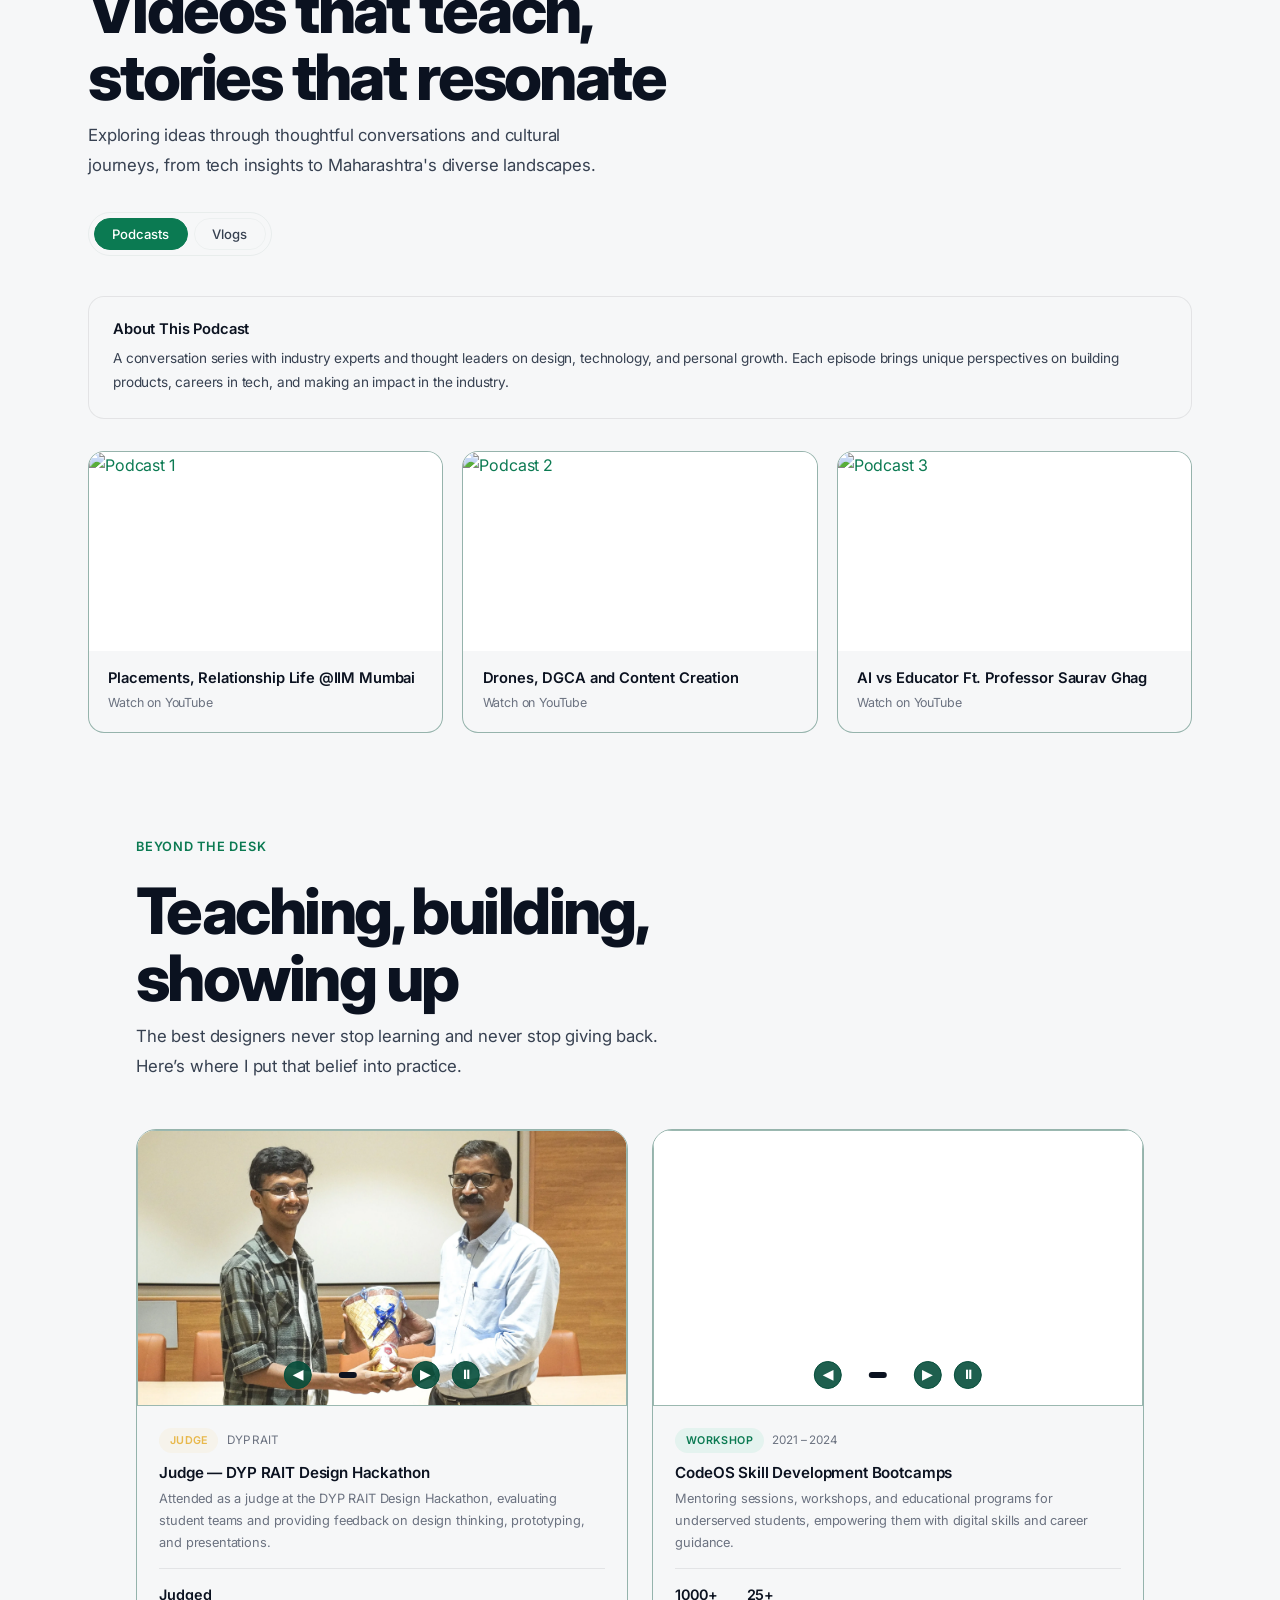
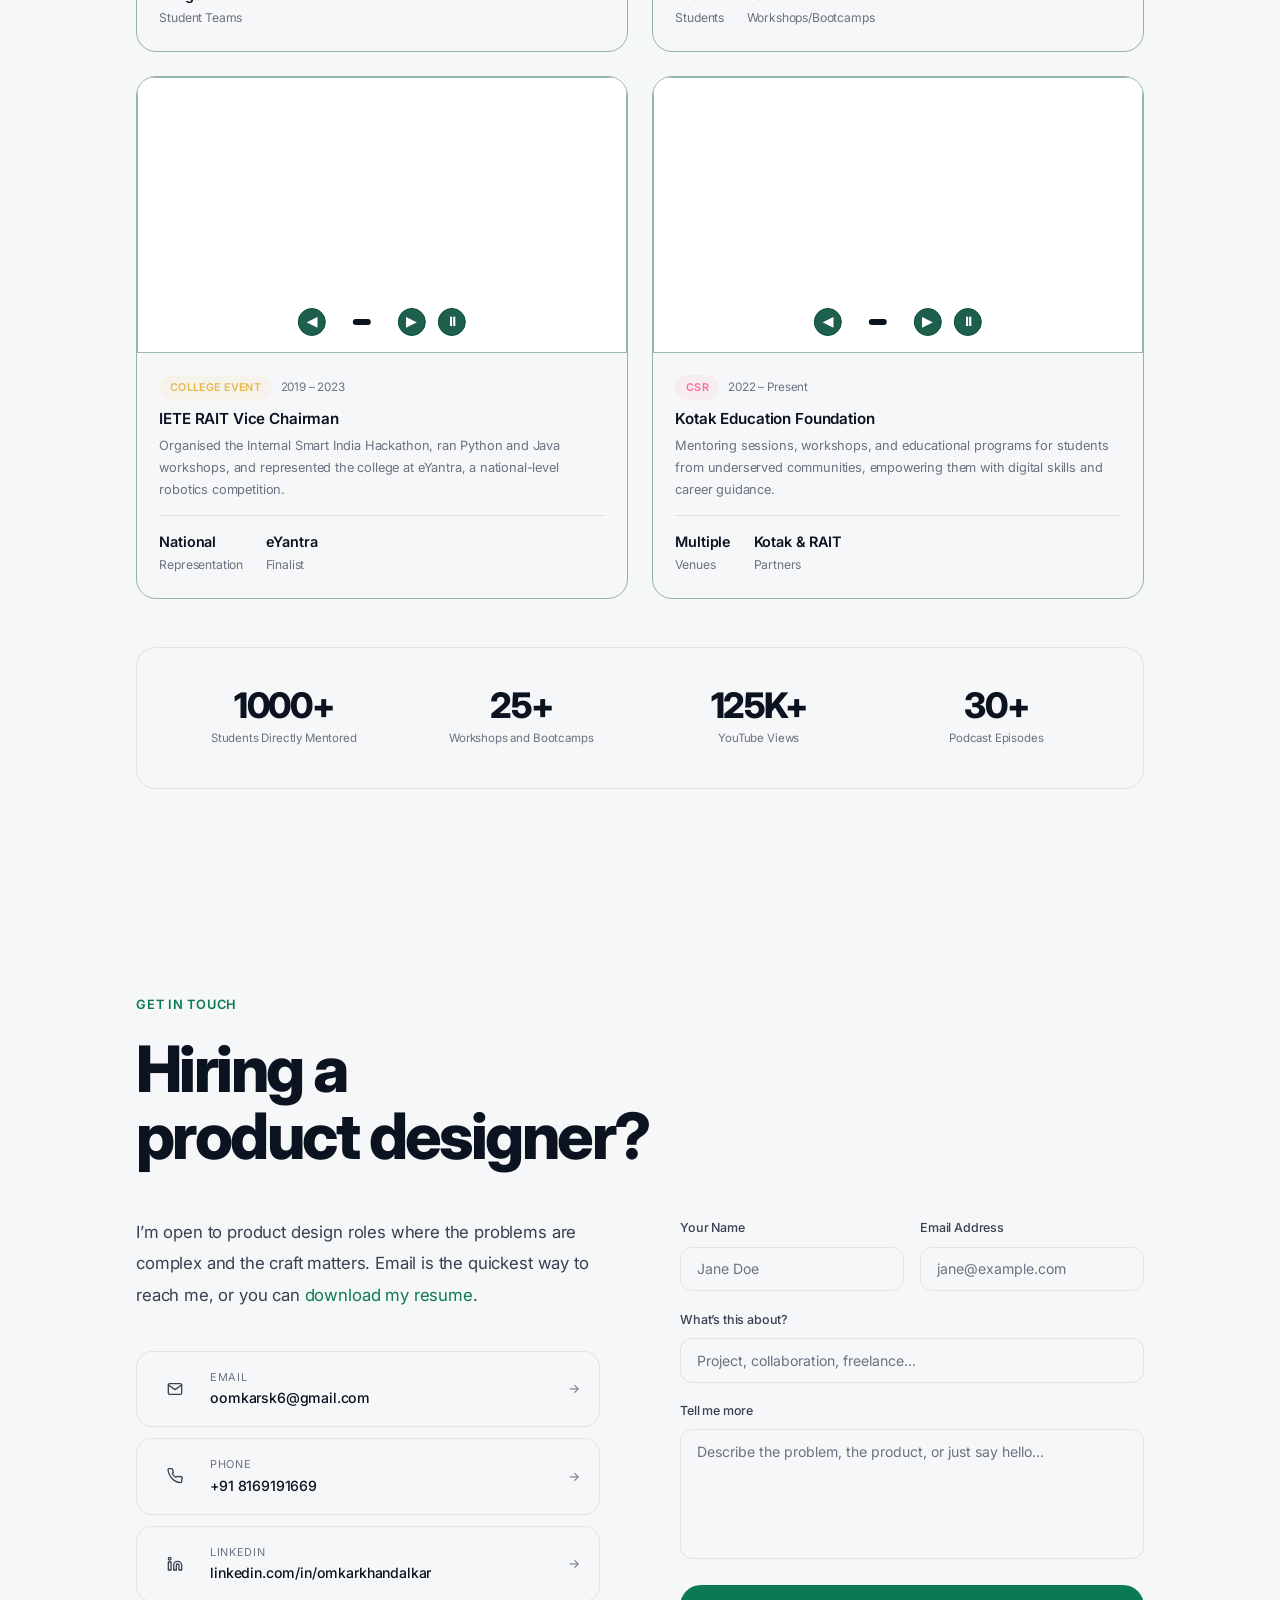
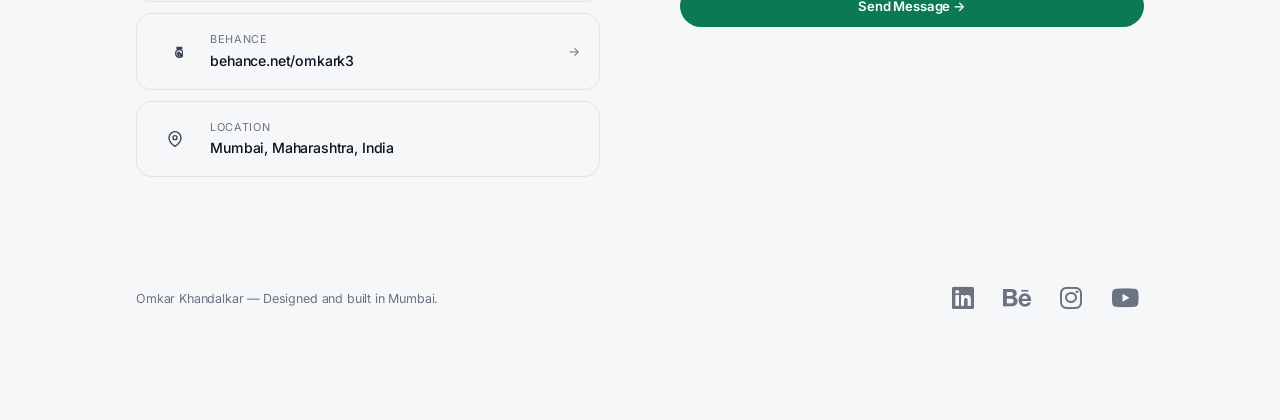
==== commit 35527332: "Restructure the Media Library case study and fix its layout Rebuild the DAM case study around contex" ====
--- a/index.html
+++ b/index.html
@@ -3089,6 +3089,34 @@
     .two-stat { display: grid; grid-template-columns: repeat(2, 1fr); gap: 1rem; }
     .cs-outcome-note { margin-top: 1.4rem; }
     .learn-item h3 { font-size: .98rem; font-weight: 600; margin-bottom: .35rem; }
+    .cs-zoom { display: block; width: 100%; padding: 0; border: 0; background: none; cursor: zoom-in; }
+    .cs-note { font-size: .92rem !important; margin-top: 1.2rem; }
+    .cs-cards { display: grid; grid-template-columns: repeat(2, 1fr); gap: 1.2rem; margin-top: 1.2rem; }
+    .cs-cards.is-four { grid-template-columns: repeat(4, 1fr); }
+    .cs-table-wrap { margin-top: 1.6rem; border: 1px solid var(--borderS); border-radius: 14px; overflow-x: auto; }
+    .cs-table-wrap.is-flush { margin-top: 0; }
+    .cs-table { width: 100%; border-collapse: collapse; font-size: .9rem; }
+    .cs-table caption { caption-side: top; text-align: left; padding: .9rem 1.1rem .2rem; font-size: .8rem; font-weight: 600; color: var(--text); }
+    .cs-table th { text-align: left; font-size: .7rem; font-weight: 600; text-transform: uppercase; letter-spacing: .06em; color: var(--text2); padding: .75rem 1.1rem; border-bottom: 1px solid var(--borderS); white-space: nowrap; }
+    .cs-table td { padding: .8rem 1.1rem; border-top: 1px solid var(--border); color: var(--text2); line-height: 1.5; vertical-align: top; }
+    .cs-table td:first-child { color: var(--text); font-weight: 600; }
+    .cs-table.is-matrix th:not(:first-child), .cs-table.is-matrix td:not(:first-child) { text-align: center; }
+    .cs-yes { color: var(--tag); } .cs-no { color: var(--text2); opacity: .55; }
+    .cs-options { display: grid; grid-template-columns: repeat(3, 1fr); gap: .8rem; margin: 1rem 0 .2rem; }
+    .cs-option { border: 1px dashed var(--borderS); border-radius: 12px; padding: 1rem 1.1rem; }
+    .cs-option.is-chosen { border: 1px solid var(--tag); background: var(--tag-bg); }
+    .cs-option h4 { font-size: .92rem; font-weight: 700; margin: .5rem 0 .3rem; color: var(--text); }
+    .cs-option p { font-size: .86rem !important; line-height: 1.5 !important; margin: 0 !important; }
+    .cs-chip { display: inline-block; font-size: .68rem; font-weight: 600; text-transform: uppercase; letter-spacing: .06em; padding: .18rem .55rem; border-radius: 100px; border: 1px solid var(--borderS); color: var(--text2); }
+    .cs-option.is-chosen .cs-chip { border-color: var(--tag); color: var(--tag); }
+    .cs-shot figcaption strong { color: var(--text); font-weight: 600; }
+    @media (max-width: 900px) { .cs-cards.is-four { grid-template-columns: repeat(2, 1fr); } }
+    @media (max-width: 720px) {
+      .cs-cards, .cs-cards.is-four, .cs-options { grid-template-columns: 1fr; }
+      #cs-dam .two-col { grid-template-columns: 1fr; gap: 1.2rem; }
+      .cs-table { min-width: 520px; }
+      .cs-table.is-matrix { min-width: 560px; }
+    }
     .form-error { display: none; margin-top: .8rem; font-size: .88rem; color: #f87171; }
     [data-theme="light"] .form-error { color: #b91c1c; }
     .form-error a { color: inherit; }
@@ -3222,91 +3250,112 @@
     <div class="cs-hero-band" style="background:linear-gradient(135deg,#0e1a3d 0%,#1e3c9a 100%);">
       <div class="container cs-hero-inner">
         <p class="cs-status">Enterprise product &middot; Shipped Oct 2026</p>
-        <div class="cs-tags"><span class="cs-tag">EdTech</span><span class="cs-tag">Enterprise SaaS</span><span class="cs-tag">CMS</span><span class="cs-tag">Digital Asset Management</span><span class="cs-tag">Accessibility</span></div>
-        <p class="cs-project-name">Media Library &middot; Digital Asset Management for Quantum CMS</p>
-        <h1>Upload once, reuse everywhere, never break live content</h1>
-        <p class="cs-sub">A digital asset management module for US K-12 publishers, built to ship inside the CMS, as an add-on, or white-labelled.</p>
-        <div class="cs-meta-row"><div><div class="cs-meta-lbl">Role</div><div class="cs-meta-val">Product Designer</div></div><div><div class="cs-meta-lbl">Company</div><div class="cs-meta-val">Zeus Learning</div></div><div><div class="cs-meta-lbl">Timeline</div><div class="cs-meta-val">Jul&ndash;Oct 2026 &middot; 7 sprints</div></div><div><div class="cs-meta-lbl">Tools</div><div class="cs-meta-val">Figma, Jira</div></div></div>
+        <div class="cs-tags"><span class="cs-tag">EdTech</span><span class="cs-tag">Enterprise CMS</span><span class="cs-tag">Digital Asset Management</span><span class="cs-tag">Accessibility</span></div>
+        <p class="cs-project-name">Media Library &middot; Digital asset management for Quantum CMS</p>
+        <h1>Making media reusable without ever breaking live content</h1>
+        <p class="cs-sub">One governed home for every image, video, audio file and document used in K-12 courses and assessments, built as a module that can be sold three ways.</p>
+        <div class="cs-meta-row"><div><div class="cs-meta-lbl">Role</div><div class="cs-meta-val">Product Designer</div></div><div><div class="cs-meta-lbl">Team</div><div class="cs-meta-val">PO/BA, co-designer, tech lead, 5 engineers, 2 QA</div></div><div><div class="cs-meta-lbl">Timeline</div><div class="cs-meta-val">Jul&ndash;Oct 2026 &middot; 7 sprints</div></div><div><div class="cs-meta-lbl">Platform</div><div class="cs-meta-val">Quantum Plus CMS, web</div></div></div>
       </div>
     </div>
     <div class="container cs-body">
       <div class="cs-tldr" aria-label="Summary">
-        <div><h2>The problem</h2><p>Every question and lesson carried its own copy of each file, so nobody could reuse media or see where it was used.</p></div>
-        <div><h2>What I did</h2><p>Designed the Media Library end to end: IA, core flows, role permissions, accessibility specs and UX copy.</p></div>
-        <div><h2>The result</h2><p>36 user stories shipped across 7 sprints, with replace and delete gated so live content can't break.</p></div>
-      </div>
-      <figure class="cs-cover"><button type="button" onclick="openLB('images/dam/listing.jpg','Media Library listing screen')" aria-label="Enlarge: Media Library listing screen" style="display:block;width:100%;padding:0;border:0;background:none;cursor:zoom-in;"><img src="images/dam/listing.jpg" alt="Media Library listing: folder tree and filters on the left, a grid of media and folders in the middle, and a preview panel with metadata on the right" decoding="async" loading="lazy"></button></figure>
-      <div class="cs-sec">
-        <p class="sec-lbl">My Contribution</p>
-        <h2>What I was responsible for</h2>
-        <ul class="cs-contrib"><li>Information architecture and every core flow of the Media Library</li><li>The role permission matrix for admins, editors and reviewers</li><li>Accessibility specs as a separate annotation layer in Figma, and all UX copy</li><li>Design sign-off on every story, after QA tested it across breakpoints</li></ul>
-        <div class="three-col" style="margin-top:1.6rem;"><div class="stat-c"><div class="stat-big">36</div><div class="stat-lbl">User stories shipped across 7 sprints</div></div><div class="stat-c"><div class="stat-big">433</div><div class="stat-lbl">Review comments from QA, engineering and BA worked through</div></div><div class="stat-c"><div class="stat-big">5</div><div class="stat-lbl">Breakpoints specified, 1920+ down to 320 px</div></div></div>
-      </div>
+        <div><h2>The problem</h2><p>Media lived inside each question and lesson. Files were re-uploaded, untagged and untracked, so replacing or deleting one could silently break a live assessment.</p></div>
+        <div><h2>What I did</h2><p>Owned the IA, core flows, role matrix, accessibility layer and UX copy, and drove the riskiest call: how to delete media that content depends on.</p></div>
+        <div><h2>The result</h2><p>A role-aware DAM shipped in one quarter: 36 of 36 stories closed and design-reviewed, sellable bundled, standalone or white-labelled.</p></div>
+      </div>
+      <figure class="cs-cover"><button type="button" class="cs-zoom" onclick="openLB('images/dam/listing.jpg','Media Library listing screen')" aria-label="Enlarge: Media Library listing screen"><img src="images/dam/listing.jpg" alt="Media Library listing: folder tree and filters on the left, a grid of media and folders in the middle, and a preview panel with metadata on the right" decoding="async" loading="lazy"></button></figure>
+
+      <div class="cs-sec">
+        <p class="sec-lbl">Context and Role</p>
+        <h2>A feature request that became a product line</h2>
+        <div class="two-col"><div><p>Quantum is an LMS/CMS for US K-12 publishers. A media library kept coming up in sales because competitors bundled one. Engineering chose to build it as an independent module, which turned a CMS feature into something the business could sell on its own.</p><p>I was one of two designers, working with the product owner and BA. I owned the information architecture, the core flows (listing, folders, preview, edit, replace, archive, delete), the role matrix, accessibility annotations and UX copy, and I signed off every story in design review.</p></div>
+        <div class="ic"><h3>What I owned</h3><ul><li>IA and every core flow, desktop first across 5 breakpoints</li><li>The role permission matrix</li><li>Accessibility as a separate annotation layer in Figma</li><li>UX copy and terminology</li><li>Design sign-off on all 36 stories</li></ul></div></div>
+        <div class="cs-table-wrap"><table class="cs-table"><caption>One module, three ways to sell it</caption><thead><tr><th scope="col">Edition</th><th scope="col">Buyer</th><th scope="col">What they get</th></tr></thead><tbody><tr><td>Bundled</td><td>Existing Quantum CMS customers</td><td>The library wired into the editor, learning objects, 13 question types, stimuli and teacher guides</td></tr><tr><td>Standalone add-on</td><td>Publishers and districts on other authoring tools</td><td>The same library behind a feature flag, with storage tiers</td></tr><tr><td>White label</td><td>LMS and assessment vendors</td><td>The library re-themed through design tokens and mapped to partner roles</td></tr></tbody></table></div>
+        <p class="cs-note">That shaped the design: every flow had to work without assuming the rest of Quantum, and nothing visual could be hard-coded.</p>
+      </div>
+
       <div class="cs-sec">
         <p class="sec-lbl">The Problem</p>
-        <h2>Media lived inside content, so nobody could reuse or govern it</h2>
-        <div class="two-col"><div><p>Every question, text lesson and teacher guide carried its own copy of a file. Nobody could see where a file was used, so replacing or deleting one was a gamble that could break a live assessment.</p><p>For publishers it was also a compliance gap: they must prove rights and accessibility for every asset they sell.</p></div><div class="ic"><h3>Key pain points</h3><ul><li>The same image uploaded again for every piece of content</li><li>No visibility of where a file is used</li><li>No subject, grade, language or standards tags</li><li>Alt text, captions and transcripts re-entered per use</li><li>No licence or expiry tracking for stock media</li></ul></div></div>
-      </div>
-      <div class="cs-sec">
-        <p class="sec-lbl">Users</p>
-        <h2>Four roles, and actions you can't use are hidden, not disabled</h2>
-        <div class="two-col"><div class="ic"><h3>Publisher and Content Admins</h3><p>Govern the library: organise folders, archive, restore and delete.</p></div><div class="ic"><h3>Content Editors</h3><p>Upload, tag, edit, replace, move and insert media into content. No archive or delete.</p></div><div class="ic"><h3>Content Reviewers</h3><p>Browse, preview, download and check usage only.</p></div><div class="ic"><h3>Students and teachers</h3><p>Never see the library, but see its output: images, captions and transcripts inside courses.</p></div></div>
-      </div>
+        <h2>Media lived inside content, so nobody could reuse, govern or audit it</h2>
+        <div class="cs-cards"><div class="ic"><h3>For authors</h3><ul><li>The same file uploaded again for every question, lesson or teacher guide</li><li>No way to see where a file was used before replacing or deleting it</li><li>No subject, grade, language or standards tags, so nothing could be found by curriculum</li><li>Alt text, captions and transcripts re-entered per use, if at all</li></ul></div><div class="ic"><h3>For the business</h3><ul><li>Publishers must prove rights (licence, author, expiry) and accessibility for every asset they sell</li><li>Duplicate uploads inflated storage</li><li>Competitors bundled a media library, and its absence came up in sales</li><li>An opening for a module that could sell on its own</li></ul></div></div>
+      </div>
+
+      <div class="cs-sec">
+        <p class="sec-lbl">Users and Permissions</p>
+        <h2>Four roles, and actions a role can't use are hidden, not disabled</h2>
+        <div class="cs-table-wrap"><table class="cs-table is-matrix"><caption>Role permission matrix</caption><thead><tr><th scope="col">Action</th><th scope="col">Publisher admin</th><th scope="col">Content admin</th><th scope="col">Content editor</th><th scope="col">Reviewer</th></tr></thead><tbody><tr><td>Browse, search, filter, preview, download</td><td><span class="cs-yes" aria-label="Yes">&#9679;</span></td><td><span class="cs-yes" aria-label="Yes">&#9679;</span></td><td><span class="cs-yes" aria-label="Yes">&#9679;</span></td><td><span class="cs-yes" aria-label="Yes">&#9679;</span></td></tr><tr><td>Upload, edit, move, create folders, insert into content</td><td><span class="cs-yes" aria-label="Yes">&#9679;</span></td><td><span class="cs-yes" aria-label="Yes">&#9679;</span></td><td><span class="cs-yes" aria-label="Yes">&#9679;</span></td><td><span class="cs-no" aria-label="No">&#9675;</span></td></tr><tr><td>Archive, unarchive, delete</td><td><span class="cs-yes" aria-label="Yes">&#9679;</span></td><td><span class="cs-yes" aria-label="Yes">&#9679;</span></td><td><span class="cs-no" aria-label="No">&#9675;</span></td><td><span class="cs-no" aria-label="No">&#9675;</span></td></tr></tbody></table></div>
+        <p class="cs-note">Students and teachers never open the library, but they see its output: images, captions and transcripts inside courses. Publisher clients reviewed builds; their requests lived on separate Figma pages so they never forked the core flow.</p>
+      </div>
+
       <div class="cs-sec">
         <p class="sec-lbl">Research</p>
-        <h2>Borrow the mental model authors already have</h2>
-        <div class="three-col"><div class="ic"><h3>Pattern benchmarking</h3><p>Windows File Explorer, OneDrive and Google Drive: folder trees, new folders created where you stand, OneDrive's grid keyboard model.</p></div><div class="ic"><h3>Platform constraints</h3><p>Mapped storage, search and user-service limits with the tech lead before committing to UI: 100 MB per file, 10 per upload, 20 per bulk edit.</p></div><div class="ic"><h3>Content audit</h3><p>Every place media can live: 13 question types, three learning-object types, stimuli and teacher guides, plus what is out of scope.</p></div></div>
-        <div class="cs-insight"><span>Key insight</span><p>The most expensive mistake is breaking live content. So &ldquo;Used In&rdquo; had to be visible everywhere, and it had to gate replace and delete.</p></div>
-      </div>
-      <div class="cs-sec">
-        <p class="sec-lbl">Design Process</p>
-        <h2>From constraints to a shipped module</h2>
-        <div class="steps">
-          <div class="step"><div class="step-n">01</div><div><h4>Discover</h4><p>Benchmarked file managers, audited where media is used, and listed platform limits.</p></div></div>
-          <div class="step"><div class="step-n">02</div><div><h4>Define</h4><p>One listing page as the hub; every other surface is a panel, modal or page that returns to it. Wrote the role matrix and split the epic into listing, creation, actions and access points.</p></div></div>
-          <div class="step"><div class="step-n">03</div><div><h4>Design</h4><p>Desktop first at 1920&ndash;1366, then four smaller breakpoints. Explored three deletion approaches side by side.</p></div></div>
-          <div class="step"><div class="step-n">04</div><div><h4>Validate</h4><p>Story-by-story walkthroughs with QA, BA and engineering, plus a separate accessibility annotation layer in Figma.</p></div></div>
-          <div class="step"><div class="step-n">05</div><div><h4>Deliver</h4><p>Built in sprints; QA tested each story across breakpoints; I closed each one in design review.</p></div></div>
+        <h2>Borrow the mental model authors already have, then design around the platform's limits</h2>
+        <div class="cs-cards is-four"><div class="ic"><h3>Pattern benchmarking</h3><p>File Explorer, OneDrive and Google Drive: tree behaviour, folders created where you stand, OneDrive's grid keyboard model.</p></div><div class="ic"><h3>Platform constraints</h3><p>Agreed with the tech lead up front: 100 MB per file, 10 per upload, 20 per bulk edit, 60 per page, and no video frame extraction.</p></div><div class="ic"><h3>Content audit</h3><p>Every place media can live: 13 question types, three learning-object types, stimuli and teacher guides, and what was out of scope.</p></div><div class="ic"><h3>Structured reviews</h3><p>A mock walkthrough with QA, BA and engineering before every story was built, and a design review after.</p></div></div>
+        <div class="cs-table-wrap"><table class="cs-table"><caption>What we learned, and what it changed</caption><thead><tr><th scope="col">Insight</th><th scope="col">Design response</th></tr></thead><tbody><tr><td>Authors think in folders and in curriculum at the same time</td><td>The left panel holds a folder tree and Search and Filters, one open at a time</td></tr><tr><td>The costliest mistake is breaking live content</td><td>&ldquo;Used In&rdquo; is visible everywhere, and it gates replace and delete</td></tr><tr><td>Accessibility data is cheapest to capture once</td><td>Alt text is mandatory at upload; captions and transcripts are stored with the media</td></tr><tr><td>Uploads come in batches of related files</td><td>Properties typed on the first file carry over to the rest</td></tr></tbody></table></div>
+        <p class="cs-note">Honest gap: we validated with expert and client reviews, not moderated sessions with authors. That is the first thing I would change.</p>
+      </div>
+
+      <div class="cs-sec">
+        <p class="sec-lbl">Key Decisions</p>
+        <h2>The calls that shaped the product</h2>
+        <div class="cs-decisions">
+          <article class="cs-decision"><div class="cs-decision-n">01</div><div><h3>One listing hub that behaves like a file explorer</h3><p>Every other surface (preview panel, edit page, archive, delete) is a panel, modal or page that returns to the listing. The editor and learning objects open the same listing in select-only mode, so authors learn one library.</p>
+            <dl><div><dt>Why</dt><dd>&ldquo;Behave like a file explorer&rdquo; gave the team a shared rule that settled most debates before they started.</dd></div><div><dt>The trade-off</dt><dd>Clicking a folder opens it rather than showing details, so folder information moved into table columns and card counts.</dd></div></dl></div></article>
+          <article class="cs-decision"><div class="cs-decision-n">02</div><div><h3>Block and guide: media in use can't be deleted</h3><p>This was the riskiest flow, so I designed three approaches side by side in Figma and let the team choose with the trade-offs in view.</p>
+            <div class="cs-options"><div class="cs-option"><span class="cs-chip">Rejected</span><h4>Delete with content</h4><p>One click could remove live assessments.</p></div><div class="cs-option"><span class="cs-chip">Rejected</span><h4>Manage references in the dialog</h4><p>Powerful, but bulk replace across item types was risky to build and test.</p></div><div class="cs-option is-chosen"><span class="cs-chip">Shipped</span><h4>Block and guide</h4><p>List every item using the media with an Edit link; Delete stays disabled until usage is zero.</p></div></div>
+            <dl><div><dt>Why</dt><dd>It can't break content, it reuses existing edit pages, and it gives a clear way to recover.</dd></div><div><dt>The trade-off</dt><dd>Retiring a widely used file takes admins more steps. Archive covers the common case: hidden from new use, untouched where it already lives.</dd></div></dl></div></article>
+          <article class="cs-decision"><div class="cs-decision-n">03</div><div><h3>Replace keeps the Media ID, except where geometry matters</h3><p>Replacing a file updates it everywhere it is used, after a warning that it is in use. Replace is blocked for Hotspot and Drag-and-Drop questions.</p>
+            <dl><div><dt>Why</dt><dd>Those questions' answer areas are drawn on the image, so a new image would silently invalidate the answer key.</dd></div><div><dt>The trade-off</dt><dd>Authors of those question types have to upload a new asset and re-author the answer areas.</dd></div></dl></div></article>
+          <article class="cs-decision"><div class="cs-decision-n">04</div><div><h3>Hide actions a role can't use, everywhere</h3><p>Editors never see Archive or Delete; reviewers never see Upload.</p>
+            <dl><div><dt>Why</dt><dd>No dead-end buttons, and a simpler screen for the roles that do most of the work.</dd></div><div><dt>The trade-off</dt><dd>Some users won&rsquo;t discover that an action exists for other roles.</dd></div></dl></div></article>
+          <article class="cs-decision"><div class="cs-decision-n">05</div><div><h3>Capture accessibility once, at upload</h3><p>Alt text is required to publish. Values typed on the first file copy to the rest until you switch files, and Publish validates every file at once, opening the first incomplete one.</p>
+            <dl><div><dt>Why</dt><dd>Metadata entered once travels with the media wherever it is inserted, which is what publishers need to prove compliance.</dd></div><div><dt>The trade-off</dt><dd>Uploading is slower up front. The carry-over rule claws that time back, and is more predictable than an &ldquo;apply to all&rdquo; toggle.</dd></div></dl></div></article>
+          <article class="cs-decision"><div class="cs-decision-n">06</div><div><h3>Every visual value is a token</h3><p>Built on Quantum's Material 3 based tokens: primary #2C54CE, Noto Sans 12&ndash;20 px, 8 px card radius, a 4/8 px spacing scale.</p>
+            <dl><div><dt>Why</dt><dd>The white-label edition re-brands by swapping values, not redesigning screens.</dd></div><div><dt>The trade-off</dt><dd>No one-off styling, even where a custom treatment would have looked better.</dd></div></dl></div></article>
         </div>
       </div>
-      <div class="cs-sec">
-        <p class="sec-lbl">Key Decision</p>
-        <h2>Deleting media that's in use: three approaches, one safe choice</h2>
-        <div class="cs-decisions"><article class="cs-decision"><div class="cs-decision-n">01</div><div><h3>Block and guide, instead of deleting with content</h3><p>The delete dialog lists every item that uses the media, each with an Edit link, and Delete stays disabled until usage is zero.</p>
-          <dl><div><dt>Why</dt><dd>Delete-with-content could wipe live assessments, and managing references inside the dialog was heavy to build and test.</dd></div><div><dt>The trade-off</dt><dd>Admins do a little more work to retire a widely used file, in exchange for zero broken content.</dd></div></dl></div></article></div>
-        <div class="cs-shots"><figure class="cs-shot is-wide"><button type="button" onclick="openLB('images/dam/delete-approaches.jpg','Three deletion approaches compared')" aria-label="Enlarge: Three deletion approaches compared"><img src="images/dam/delete-approaches.jpg" alt="Three deletion approaches compared; block and guide is marked as shipped" loading="lazy" decoding="async"></button><figcaption>Three deletion approaches, side by side. Block and guide shipped.</figcaption></figure><figure class="cs-shot"><button type="button" onclick="openLB('images/dam/delete-dialog.jpg','Delete Media dialog')" aria-label="Enlarge: Delete Media dialog"><img src="images/dam/delete-dialog.jpg" alt="Delete Media dialog listing content that uses the media, with Edit links and a disabled Delete button" loading="lazy" decoding="async"></button><figcaption>Delete stays disabled while the media is in use</figcaption></figure><div class="ic"><h3>The guardrails around it</h3><ul><li>Unused media still needs a typed passphrase to delete.</li><li>Archive is the reversible option: hidden from new use, untouched in existing content.</li><li>Replace keeps the Media ID and updates content everywhere. It's blocked for Hotspot and Drag-and-Drop questions, whose answers depend on image geometry.</li></ul></div></div>
-      </div>
-      <div class="cs-sec">
-        <p class="sec-lbl">Design Screens</p>
-        <h2>Tag ten files in the time it used to take to tag one</h2>
-        <div class="cs-shots"><figure class="cs-shot is-wide"><button type="button" onclick="openLB('images/dam/add-media.jpg','Add New Media page')" aria-label="Enlarge: Add New Media page"><img src="images/dam/add-media.jpg" alt="Add New Media page: uploaded files on the left, media properties form on the right with an alt-text required error" loading="lazy" decoding="async"></button><figcaption>Add New Media: one form, many files</figcaption></figure></div>
-        <p style="margin-top:1.4rem;">Values typed on the first file copy to the rest until you switch files. Publish validates every file at once, opens the first incomplete one and flags the others. Alt text is mandatory, and captions and transcripts are stored once and reused wherever the media goes.</p>
-      </div>
-      <div class="cs-sec">
-        <p class="sec-lbl">Feedback</p>
-        <h2>433 comments, six themes, fixed once as rules</h2>
-        <div class="three-col"><div class="ic"><h3>Terminology</h3><p>Asset, media, image and file meant the same thing. One word, Media, everywhere.</p></div><div class="ic"><h3>Missing states</h3><p>Every story now ships default, hover, focus, loading, empty, error and API-failure states.</p></div><div class="ic"><h3>Accessibility</h3><p>Close button on every overlay, OneDrive-style grid keyboard model, screen-reader hints, tooltips on icon buttons.</p></div></div>
-      </div>
-      <div class="cs-sec">
-        <p class="sec-lbl">UI Style</p>
-        <h2>Native to Quantum, re-themable for white label</h2>
-        <p>Built on Quantum's Material 3 based tokens: Primary #2C54CE, Noto Sans 12&ndash;20 px, 8 px radius, an 8-point spacing rhythm. Every value is a token, so a partner can re-brand by swapping values, not screens.</p>
-        <div class="cs-shots"><figure class="cs-shot is-wide"><button type="button" onclick="openLB('images/dam/colours.jpg','Media Library colour tokens')" aria-label="Enlarge: Media Library colour tokens"><img src="images/dam/colours.jpg" alt="Colour tokens: primary blue, text greys, outlines, folder yellows, error red and success green" loading="lazy" decoding="async"></button><figcaption>Colour tokens</figcaption></figure></div>
-      </div>
-      <div class="cs-sec">
-        <p class="sec-lbl">Success Metrics</p>
-        <h2>What success looks like</h2>
-        <div class="three-col"><div class="stat-c"><div class="stat-big">60%</div><div class="stat-lbl">Media insertions that reuse a library asset</div><div class="stat-src">North-star target</div></div><div class="stat-c"><div class="stat-big">100%</div><div class="stat-lbl">New images published with alt text</div><div class="stat-src">Target</div></div><div class="stat-c"><div class="stat-big">0</div><div class="stat-lbl">Content broken by replace or delete</div><div class="stat-src">Target</div></div></div>
-        <p class="cs-outcome-note">The module closed in October 2026, so these are targets with a measurement plan, not results yet.</p>
-      </div>
+
+      <div class="cs-sec">
+        <p class="sec-lbl">The Design</p>
+        <h2>What shipped</h2>
+        <div class="cs-shots">
+          <figure class="cs-shot is-wide"><button type="button" onclick="openLB('images/dam/add-media.jpg','Add New Media page')" aria-label="Enlarge: Add New Media page"><img src="images/dam/add-media.jpg" alt="Add New Media page: uploaded files on the left, media properties form on the right with an alt-text required error" loading="lazy" decoding="async"></button><figcaption><strong>Add New Media.</strong> Up to 10 files at once; properties carry over from the first file; missing alt text blocks Publish and is flagged inline.</figcaption></figure>
+          <figure class="cs-shot"><button type="button" onclick="openLB('images/dam/delete-dialog.jpg','Delete Media dialog')" aria-label="Enlarge: Delete Media dialog"><img src="images/dam/delete-dialog.jpg" alt="Delete Media dialog listing content that uses the media, with Edit links and a disabled Delete button" loading="lazy" decoding="async"></button><figcaption><strong>Delete, blocked.</strong> Every item using the media, with Edit and Refresh. Unused media still needs a typed passphrase.</figcaption></figure>
+          <figure class="cs-shot"><button type="button" onclick="openLB('images/dam/colours.jpg','Media Library colour tokens')" aria-label="Enlarge: Media Library colour tokens"><img src="images/dam/colours.jpg" alt="Colour tokens: primary blue, text greys, outlines, folder yellows, error red and success green" loading="lazy" decoding="async"></button><figcaption><strong>Colour tokens.</strong> The layer the white-label edition swaps.</figcaption></figure>
+        </div>
+      </div>
+
+      <div class="cs-sec">
+        <p class="sec-lbl">Accessibility and Responsive</p>
+        <h2>Accessibility specified as its own layer, not left to chance</h2>
+        <div class="two-col"><div class="ic"><h3>Accessibility annotations</h3><ul><li>Grid keyboard model from OneDrive: arrows move between tiles, Tab reaches the checkbox, Space selects, focus never selects by itself</li><li>Folder tree as a real tree view, with expand and open as separate targets</li><li>Live regions announce upload, processing, archive and delete results</li><li>Every overlay closes with a Close button and Escape</li><li>Tooltips on every icon-only button and truncated name</li></ul></div>
+        <div class="cs-table-wrap is-flush"><table class="cs-table"><caption>Five breakpoints</caption><thead><tr><th scope="col">Viewport</th><th scope="col">Left panel</th><th scope="col">Grid</th></tr></thead><tbody><tr><td>1920+</td><td>Always open</td><td>10 cols</td></tr><tr><td>1920&ndash;1366</td><td>Push drawer</td><td>10 / 6</td></tr><tr><td>1365&ndash;1024</td><td>Overlay drawer</td><td>6</td></tr><tr><td>1023&ndash;768</td><td>Overlay, icon buttons</td><td>5 / 4</td></tr><tr><td>767&ndash;320</td><td>Full-screen overlay</td><td>3 / 2</td></tr></tbody></table></div></div>
+        <p class="cs-note">Column count follows the grid's own width, not the viewport, so opening the drawer re-flows cards instead of squeezing them.</p>
+      </div>
+
+      <div class="cs-sec">
+        <p class="sec-lbl">Working with the Team</p>
+        <h2>433 review comments, turned into six rules</h2>
+        <p>Every story got a mock walkthrough with QA, BA and engineering before build. Instead of fixing comments one by one, I grouped them into themes and fixed each theme once, as a rule for every later story.</p>
+        <div class="cs-table-wrap"><table class="cs-table"><thead><tr><th scope="col">Theme</th><th scope="col">Typical feedback</th><th scope="col">The rule that fixed it</th></tr></thead><tbody><tr><td>Terminology</td><td>Asset, media, image and file used for one thing</td><td>One word, Media, everywhere</td></tr><tr><td>Missing states</td><td>No drop-zone hover, loader, empty archive or limit error</td><td>Every story ships default, hover, focus, selected, loading, empty, error and API-failure states</td></tr><tr><td>Destructive actions</td><td>No confirm on Cancel, no retry on failed upload</td><td>Discard Changes prompt, Retry on failed entries, and the three-approach deletion study</td></tr><tr><td>Copy</td><td>Vague limits; file-type errors without the allowed types</td><td>Errors name the allowed types and sizes</td></tr><tr><td>Responsive</td><td>Wrong column counts at 1775 and 1366 px</td><td>Columns tied to grid width, and a 1920 case added</td></tr><tr><td>Accessibility</td><td>Nested interactive cards, no close on overlays, unclear tab order</td><td>Close on every overlay, the OneDrive grid model, screen-reader hints</td></tr></tbody></table></div>
+      </div>
+
+      <div class="cs-sec">
+        <p class="sec-lbl">Outcome</p>
+        <h2>Shipped in one quarter, with a plan to prove it works</h2>
+        <div class="three-col"><div class="stat-c"><div class="stat-big">36 / 36</div><div class="stat-lbl">Stories closed and design-reviewed across 7 sprints</div><div class="stat-src">Delivered</div></div><div class="stat-c"><div class="stat-big">3</div><div class="stat-lbl">Ways to sell one module: bundled, add-on, white label</div><div class="stat-src">Delivered</div></div><div class="stat-c"><div class="stat-big">60%</div><div class="stat-lbl">Media insertions that reuse a library asset</div><div class="stat-src">North-star target</div></div></div>
+        <div class="cs-table-wrap"><table class="cs-table"><caption>Measurement plan</caption><thead><tr><th scope="col">Area</th><th scope="col">Metric</th><th scope="col">Target</th></tr></thead><tbody><tr><td>Adoption</td><td>Weekly active authors using the library</td><td>70% of active authors</td></tr><tr><td>Findability</td><td>Median search-to-insert time</td><td>Under 30 s</td></tr><tr><td>Quality</td><td>New images with alt text &middot; videos with captions</td><td>100% &middot; 80%</td></tr><tr><td>Safety</td><td>Content broken by replace or delete</td><td>Zero</td></tr><tr><td>Experience</td><td>SUS after 30 days &middot; first-time task success</td><td>75 &middot; 90%</td></tr></tbody></table></div>
+        <p class="cs-note">The module closed in October 2026, so usage numbers are targets with a measurement plan, not results yet.</p>
+      </div>
+
       <div class="cs-sec">
         <p class="sec-lbl">Reflection</p>
-        <h2>What this project taught me</h2>
-        <div class="learn-grid"><div class="learn-item"><h3>Familiar beats clever</h3><p>&ldquo;Behave like a file explorer&rdquo; settled most debates before they started.</p></div><div class="learn-item"><h3>Show the options</h3><p>Putting three deletion approaches side by side made the safe one easy for everyone to agree on.</p></div><div class="learn-item"><h3>Turn feedback into rules</h3><p>Fixing comment themes once, as rules, stopped the same comment returning on the next story.</p></div><div class="learn-item"><h3>Test earlier</h3><p>Next time: moderated sessions with authors before build, and analytics shipped with the UI.</p></div></div>
+        <h2>What I took from this</h2>
+        <div class="learn-grid"><div class="learn-item"><h3>Familiar beats clever</h3><p>One borrowed mental model, the file explorer, did more to align the team than any number of new patterns would have.</p></div><div class="learn-item"><h3>Put the options side by side</h3><p>Showing three deletion approaches with their trade-offs made the safe choice easy for engineering, QA and the BA to agree on.</p></div><div class="learn-item"><h3>Turn feedback into rules</h3><p>Fixing each comment theme once stopped the same feedback returning on the next story.</p></div><div class="learn-item"><h3>What I would do differently</h3><p>Run 5&ndash;6 moderated tests with editors and admins before build, lock terminology and platform limits in week one, and ship analytics events with the UI.</p></div></div>
       </div>
       <div class="cs-cta-box">
         <h2>Want the full case study?</h2>
-        <p>Research, decisions, design tokens, accessibility specs and the success-metric plan in an 11-page PDF.</p>
+        <p>IA, rebuilt screens, the full deletion study, tokens, accessibility specs and the measurement plan in an 11-page PDF.</p>
         <div class="cta-row"><a href="DAM_Case_Study_Omkar_Khandalkar.pdf" target="_blank" rel="noopener" class="btn btn-primary">Download PDF &rarr;</a><button class="btn btn-outline" onclick="closeCS('cs-dam')">Back to Portfolio</button></div>
       </div>
       <div class="cs-nav-btns"><button class="cs-nav-btn" onclick="openCS('cs-quantum')"><span class="cs-nav-btn-dir">&larr; Previous</span><span class="cs-nav-btn-name">Quantum Virtual Classroom</span></button><button class="cs-nav-btn" onclick="openCS('cs-chitralo')"><span class="cs-nav-btn-dir">Next &rarr;</span><span class="cs-nav-btn-name">Chitralo</span></button></div>
@@ -3885,10 +3934,10 @@
           <a class="work-thumb" href="#cs-dam" tabindex="-1" aria-hidden="true"><img src="images/dam/listing.jpg" alt="" loading="lazy" decoding="async" style="object-position:left top;"></a>
           <div class="work-body">
             <p class="work-status">Enterprise product &middot; Shipped Oct 2026</p>
-            <h3><a href="#cs-dam">Upload once, reuse everywhere, never break live content</a></h3>
+            <h3><a href="#cs-dam">Making media reusable without ever breaking live content</a></h3>
             <p class="work-project">Media Library, Digital Asset Management for Quantum CMS &middot; Product Designer</p>
-            <p class="work-summary">A K-12 digital asset management module that ships in the CMS, as an add-on, or white-labelled.</p>
-            <p class="work-proof">36 user stories shipped across 7 sprints</p>
+            <p class="work-summary">A role-aware digital asset management module for K-12 publishers, sold bundled, as an add-on or white-labelled.</p>
+            <p class="work-proof">36 of 36 stories shipped in one quarter</p>
             <div class="work-actions"><span class="work-link" aria-hidden="true">Read case study &rarr;</span><a class="work-ext" href="DAM_Case_Study_Omkar_Khandalkar.pdf" target="_blank" rel="noopener">PDF case study &#8599;</a></div>
           </div>
         </article>
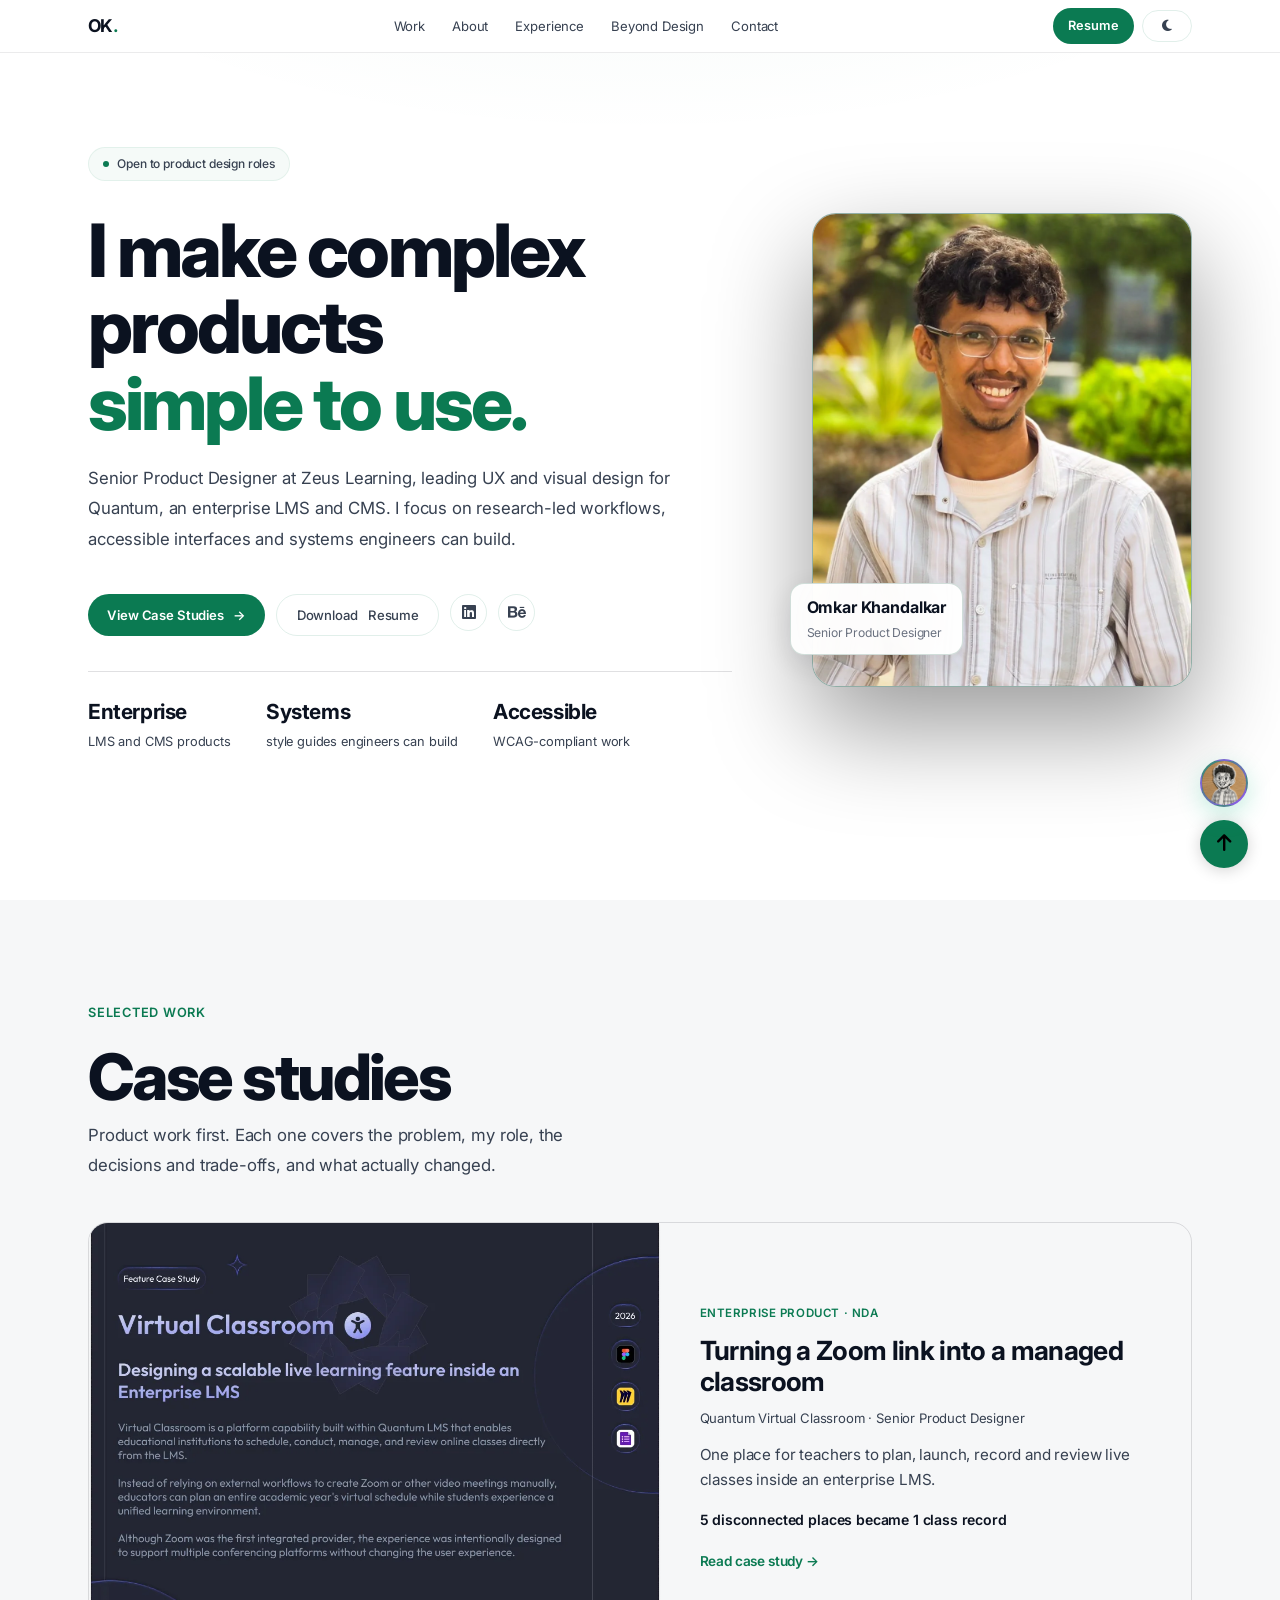
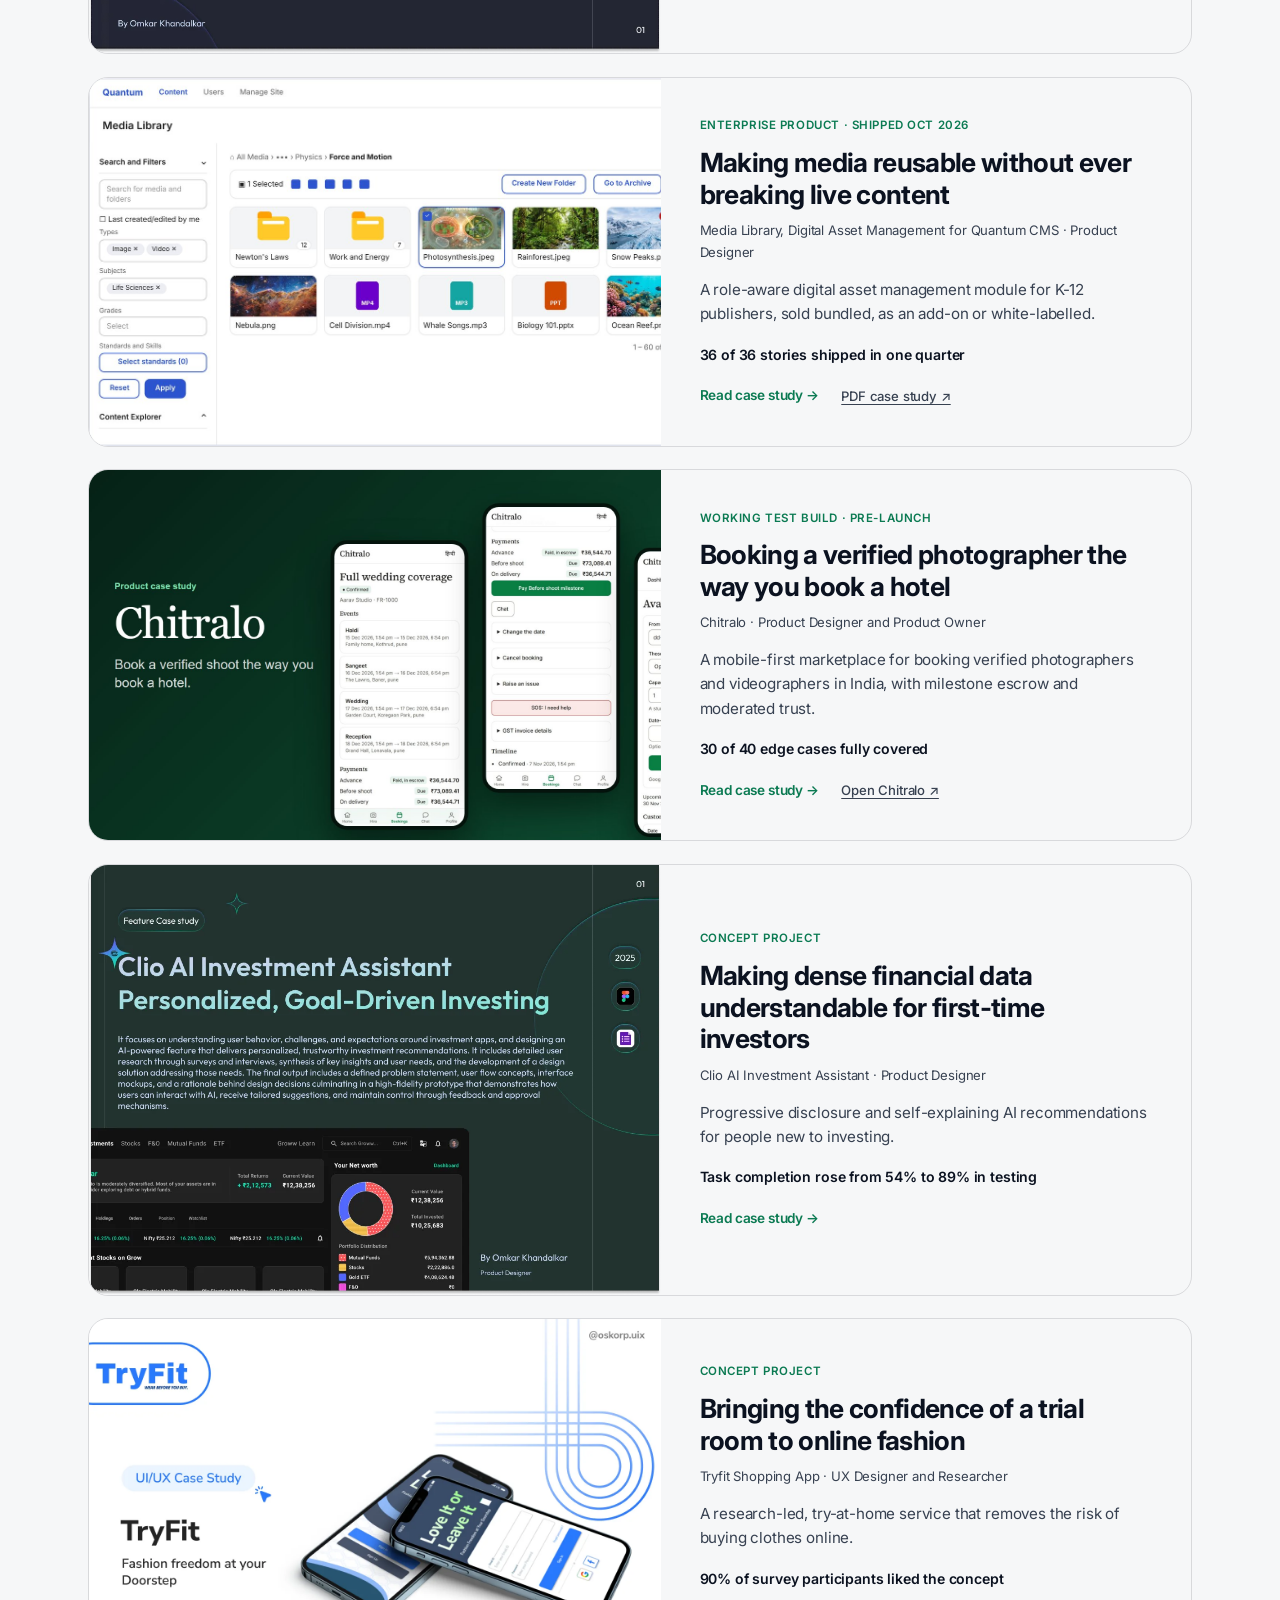
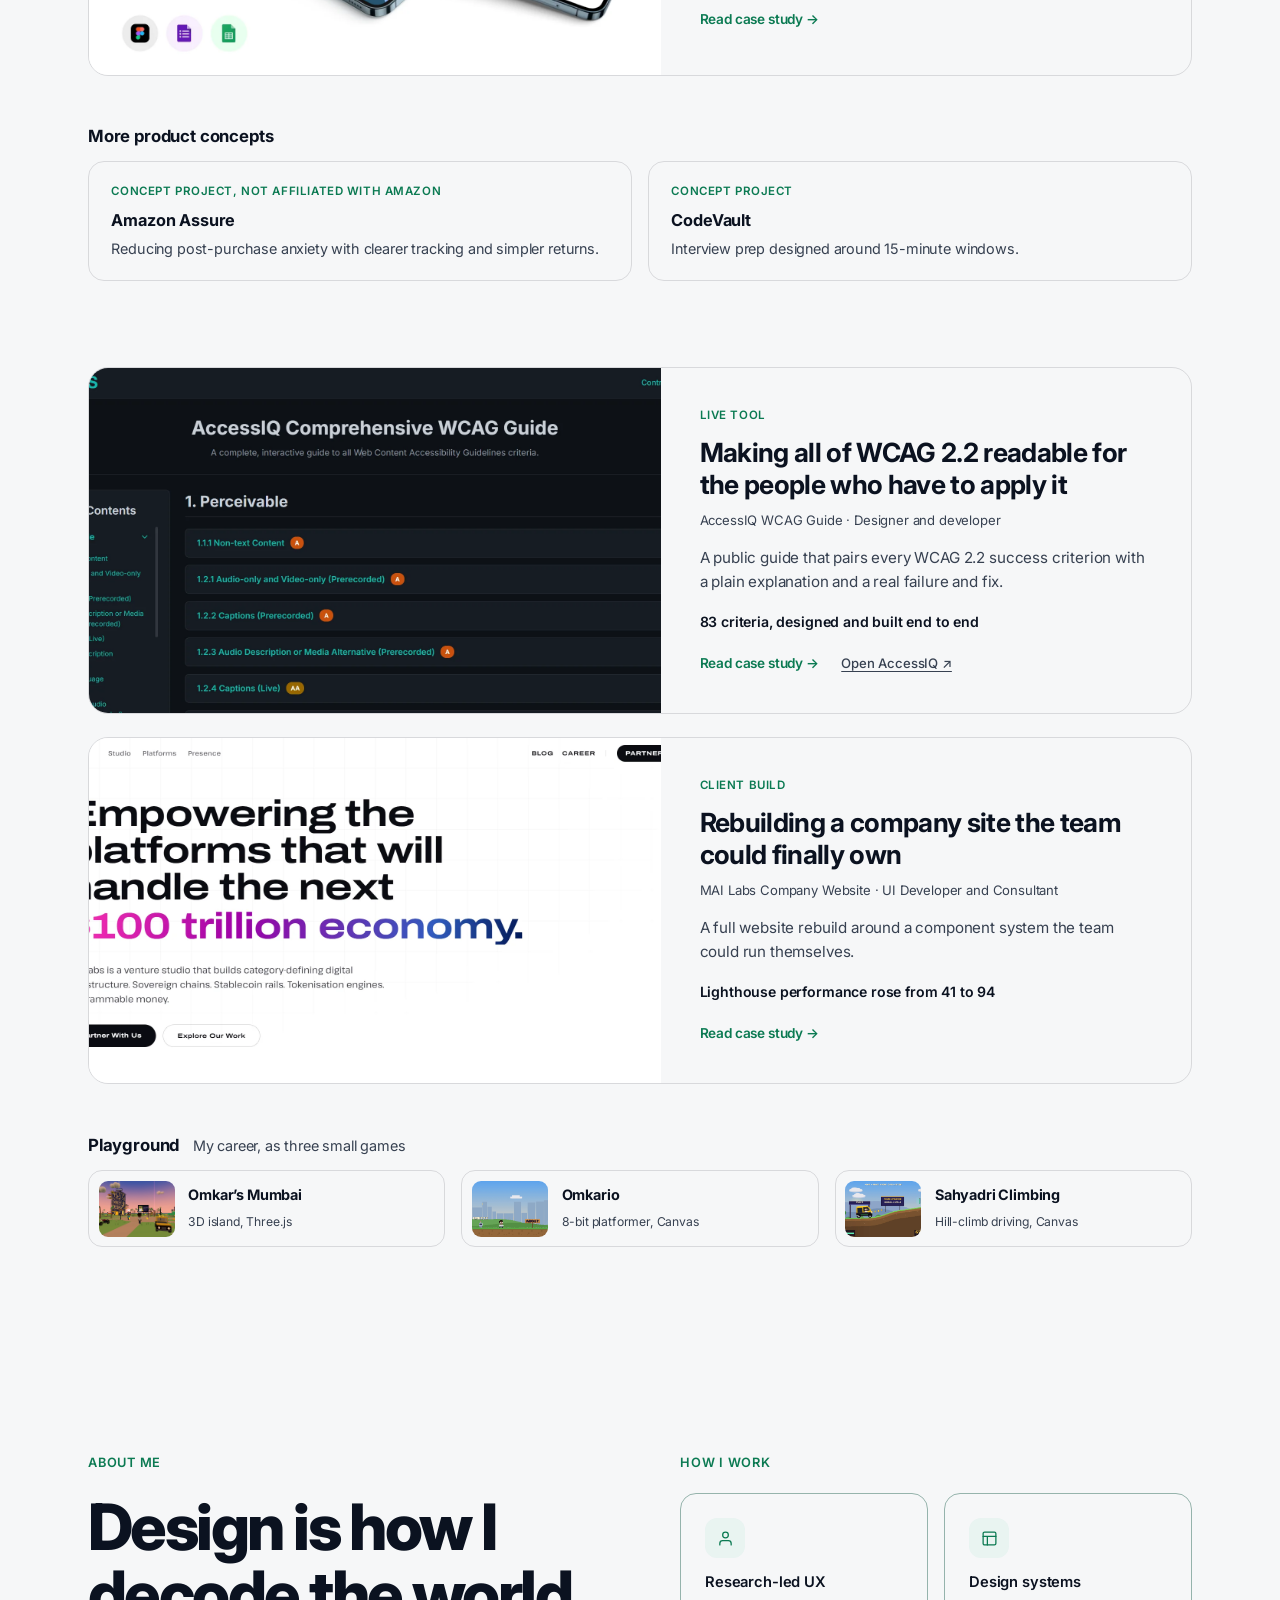
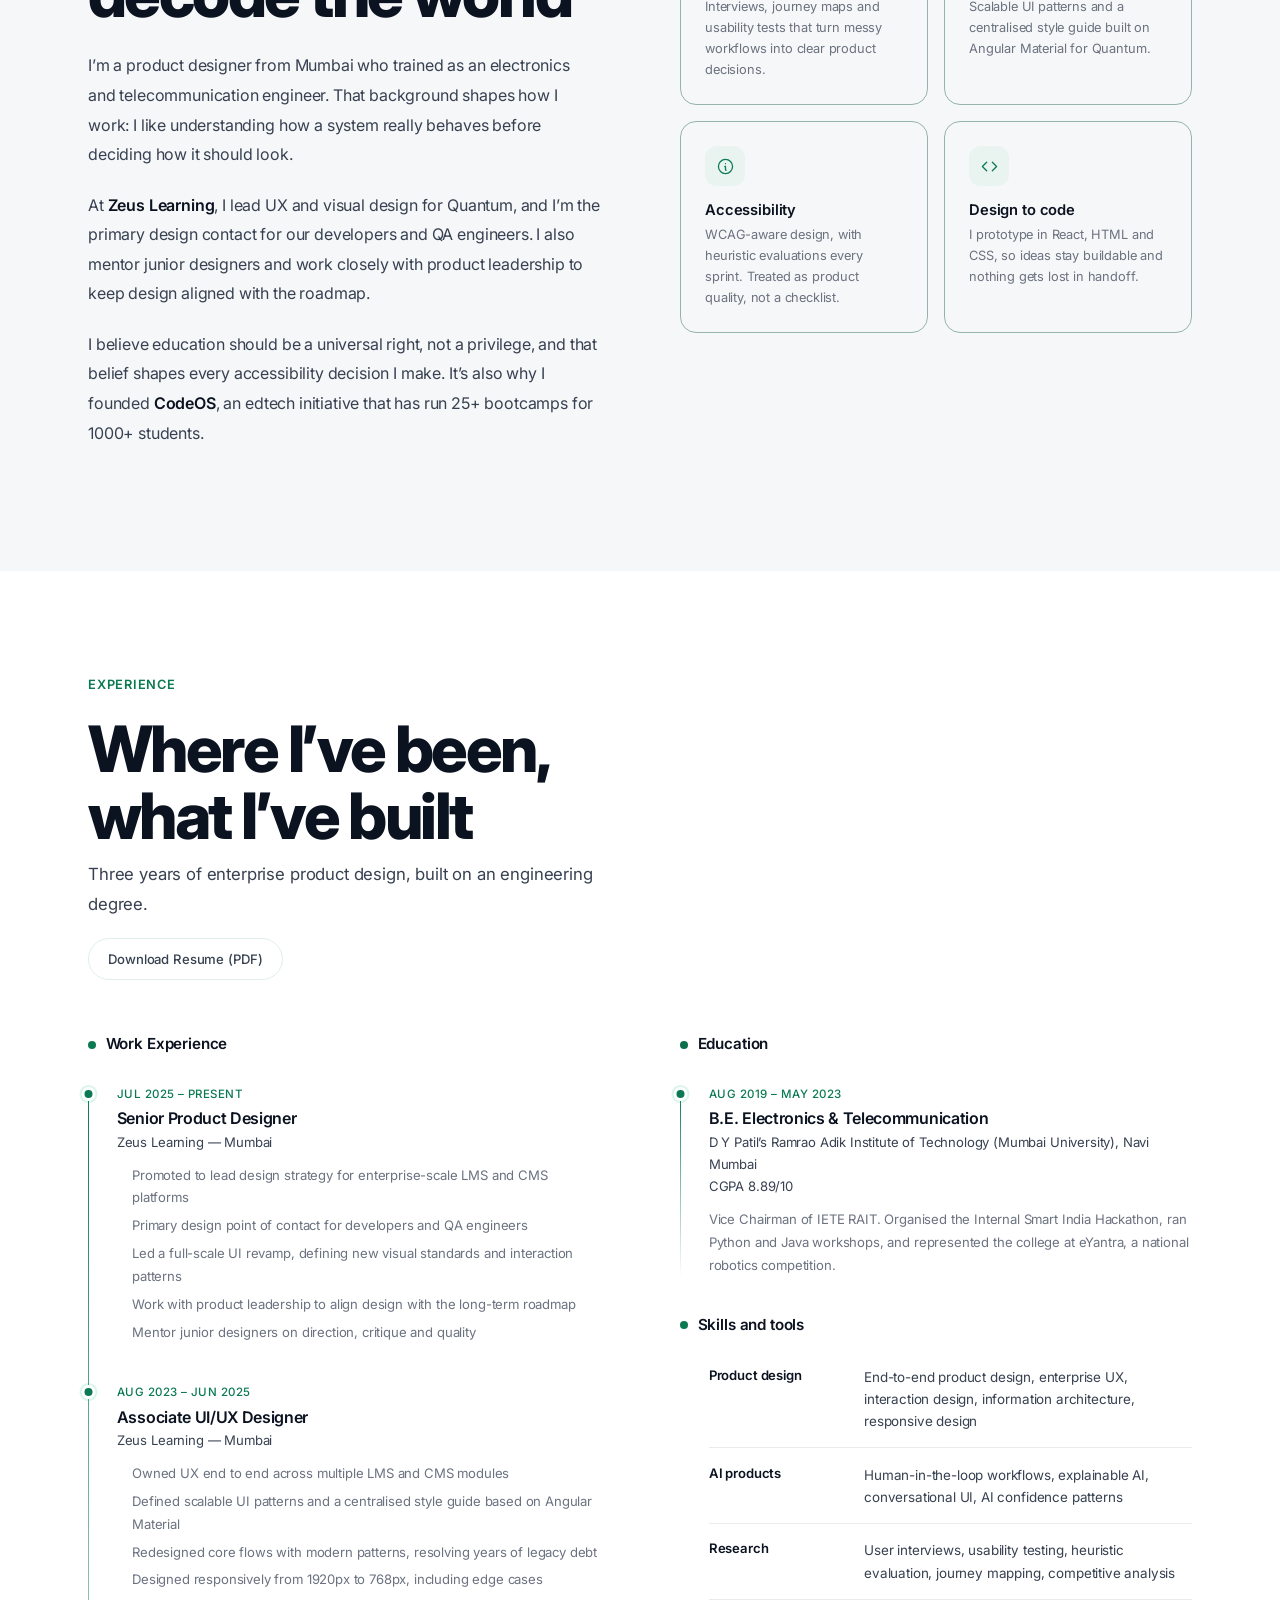
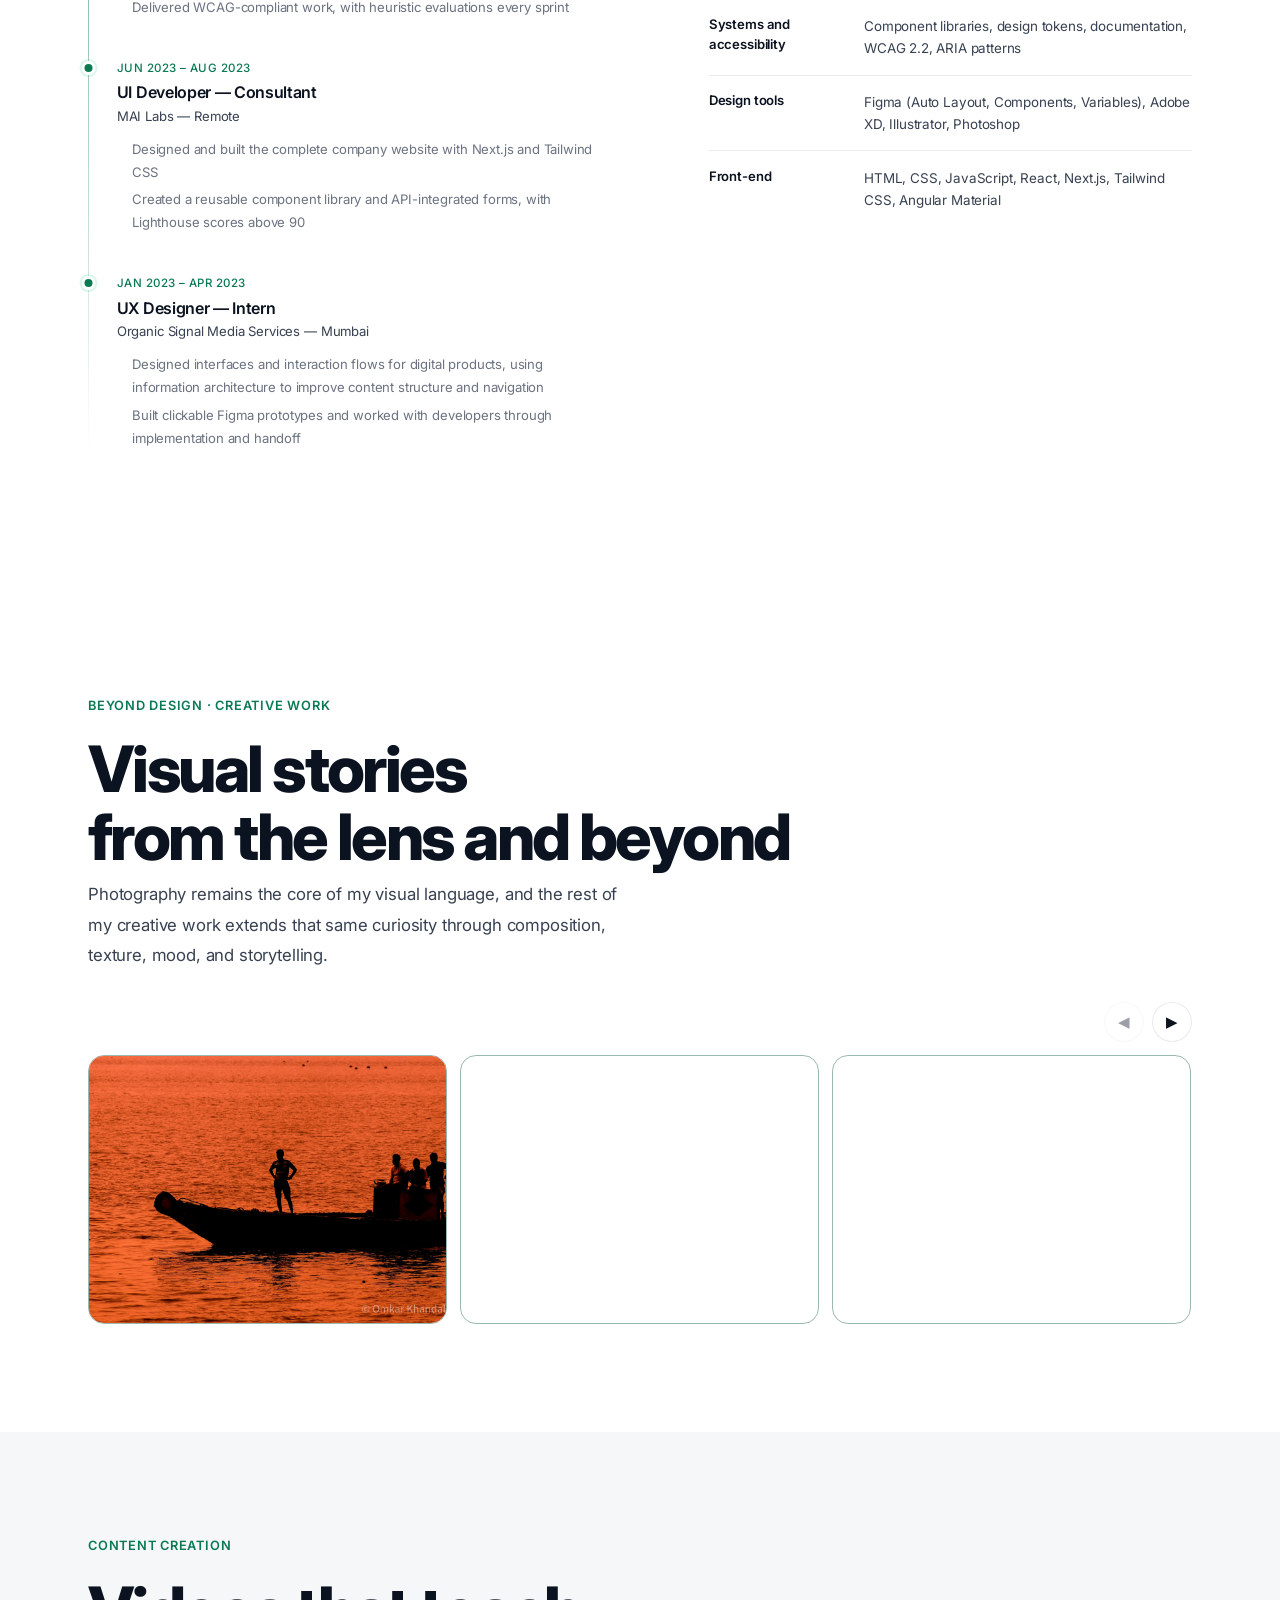
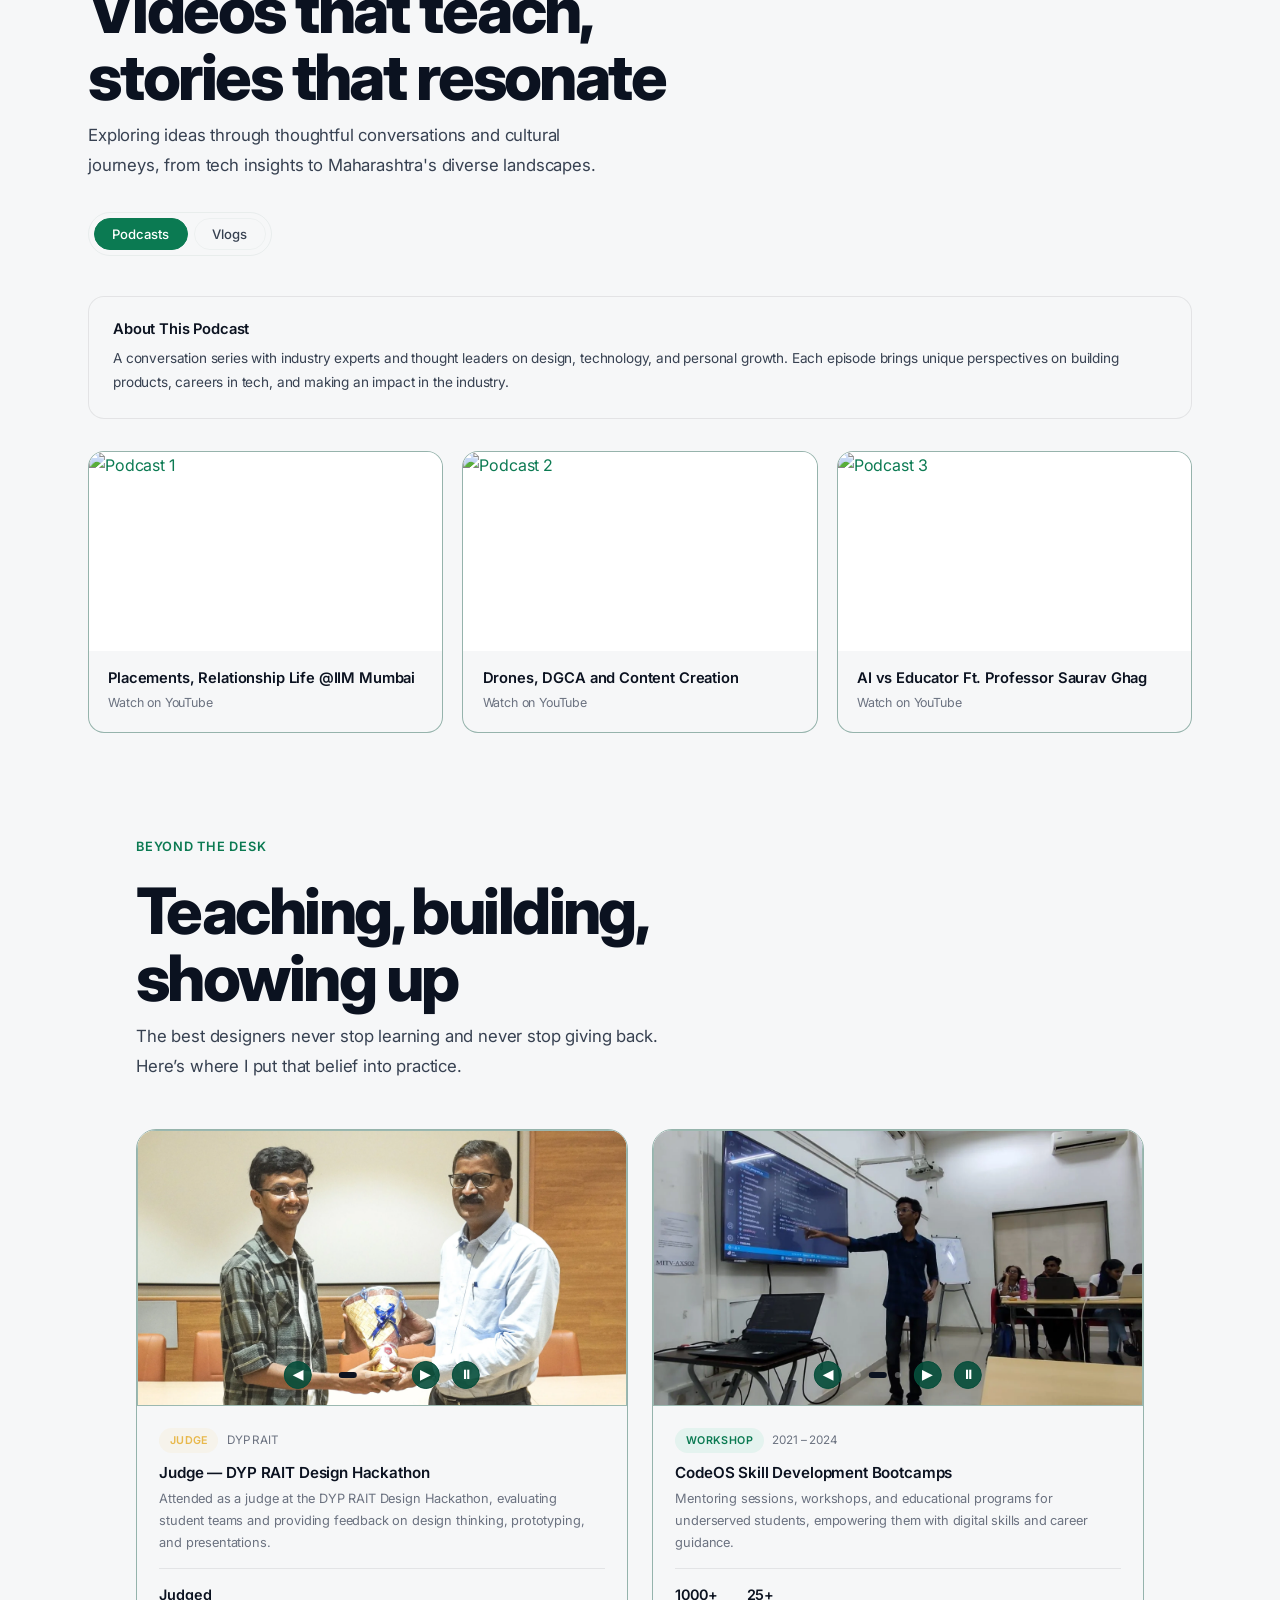
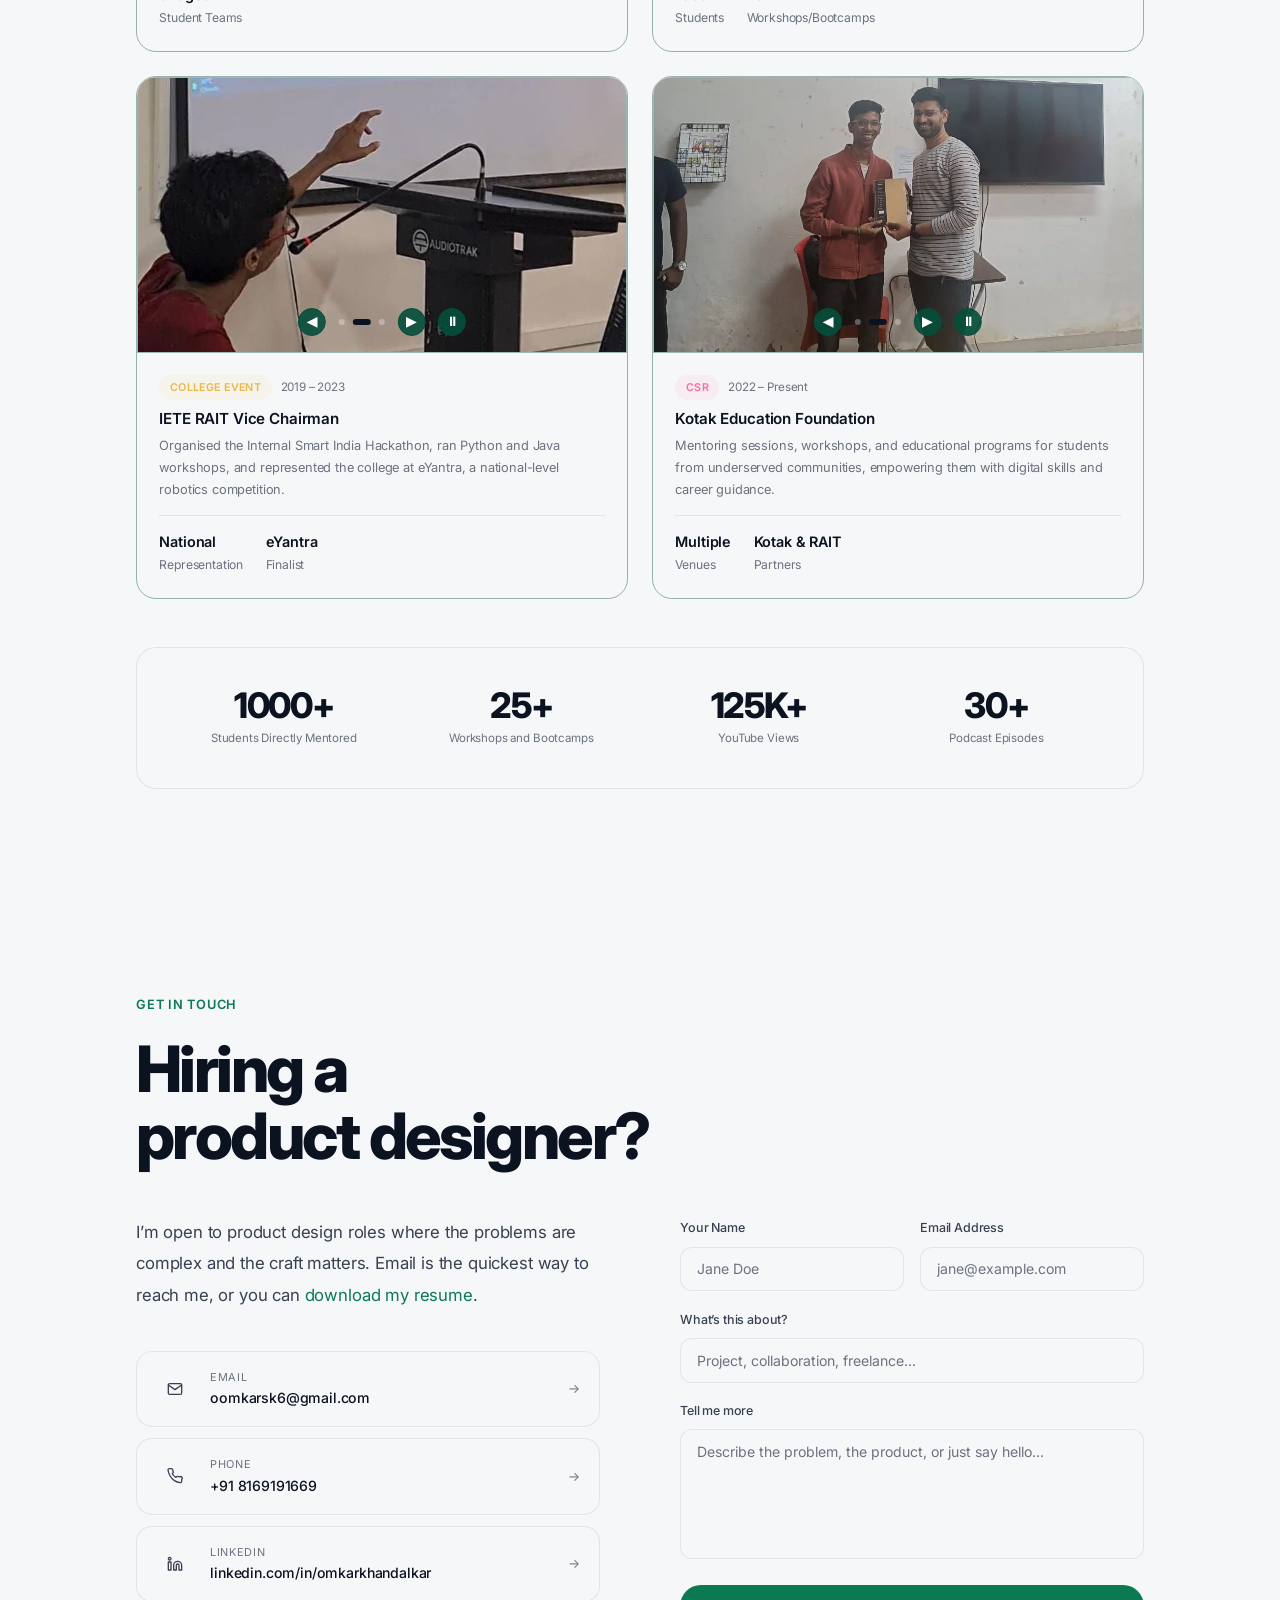
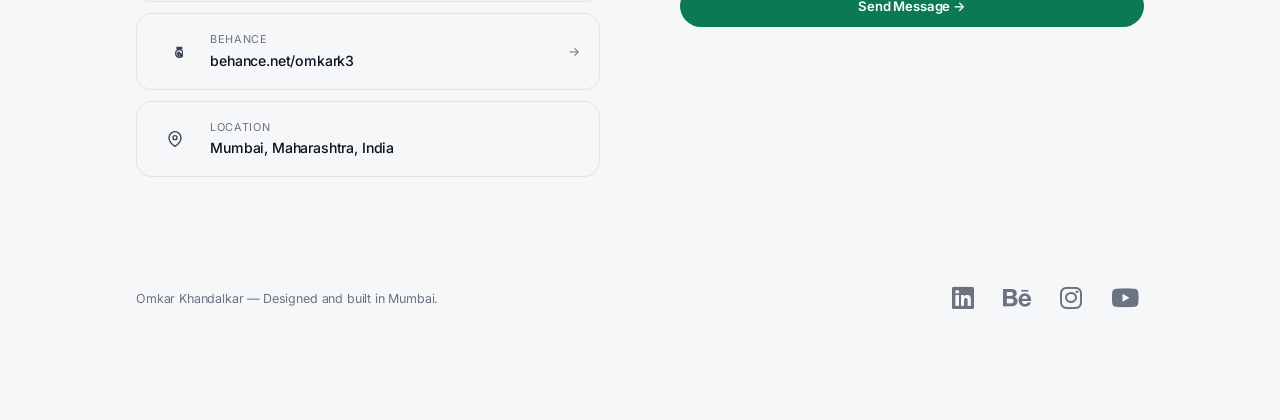
==== commit 46d2a969: "Keep the permission matrix readable on phones Co-Authored-By: Claude Opus 5.5 <noreply@anthropic.com" ====
--- a/index.html
+++ b/index.html
@@ -3101,6 +3101,7 @@
     .cs-table td { padding: .8rem 1.1rem; border-top: 1px solid var(--border); color: var(--text2); line-height: 1.5; vertical-align: top; }
     .cs-table td:first-child { color: var(--text); font-weight: 600; }
     .cs-table.is-matrix th:not(:first-child), .cs-table.is-matrix td:not(:first-child) { text-align: center; }
+    .cs-table.is-matrix th:not(:first-child) { white-space: normal; width: 13%; }
     .cs-yes { color: var(--tag); } .cs-no { color: var(--text2); opacity: .55; }
     .cs-options { display: grid; grid-template-columns: repeat(3, 1fr); gap: .8rem; margin: 1rem 0 .2rem; }
     .cs-option { border: 1px dashed var(--borderS); border-radius: 12px; padding: 1rem 1.1rem; }
@@ -3115,7 +3116,9 @@
       .cs-cards, .cs-cards.is-four, .cs-options { grid-template-columns: 1fr; }
       #cs-dam .two-col { grid-template-columns: 1fr; gap: 1.2rem; }
       .cs-table { min-width: 520px; }
-      .cs-table.is-matrix { min-width: 560px; }
+      .cs-table.is-matrix { min-width: 470px; }
+      .cs-table.is-matrix td:first-child { min-width: 170px; }
+      .cs-table th, .cs-table td { padding-left: .8rem; padding-right: .8rem; }
     }
     .form-error { display: none; margin-top: .8rem; font-size: .88rem; color: #f87171; }
     [data-theme="light"] .form-error { color: #b91c1c; }
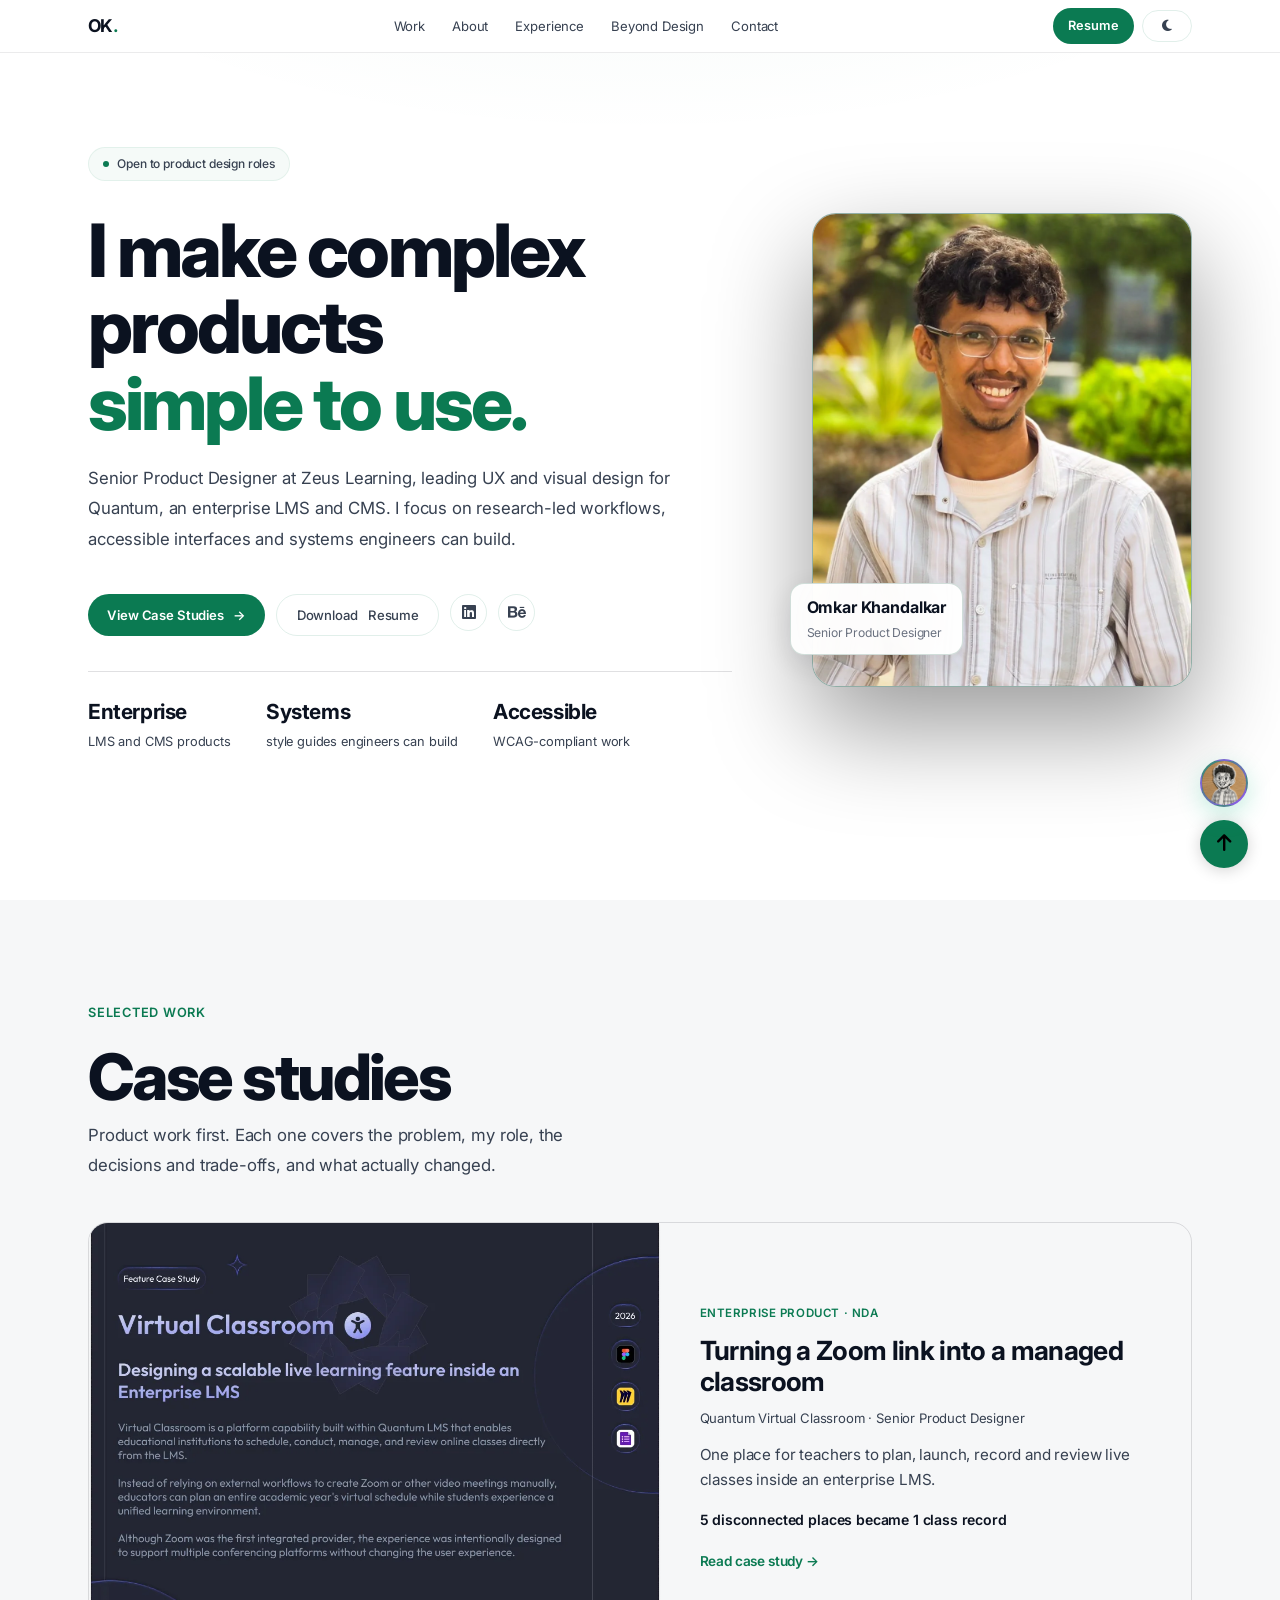
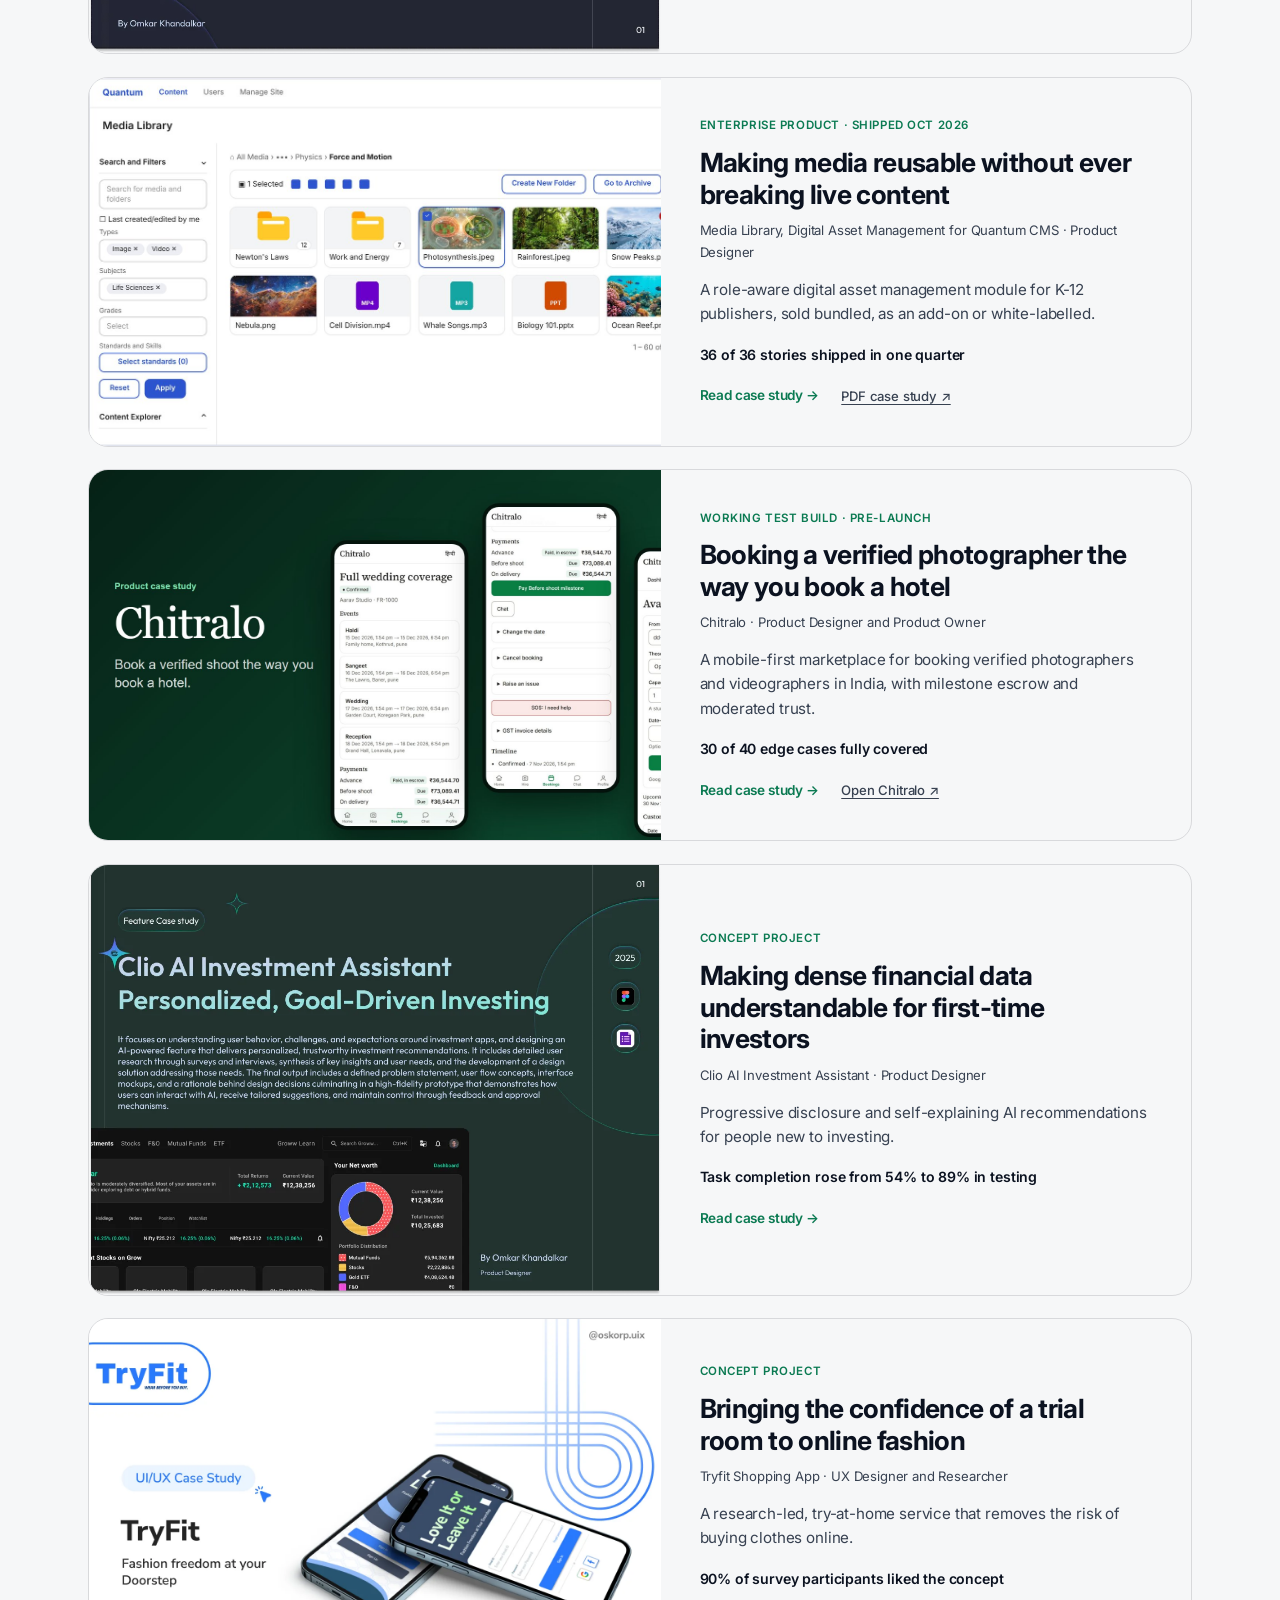
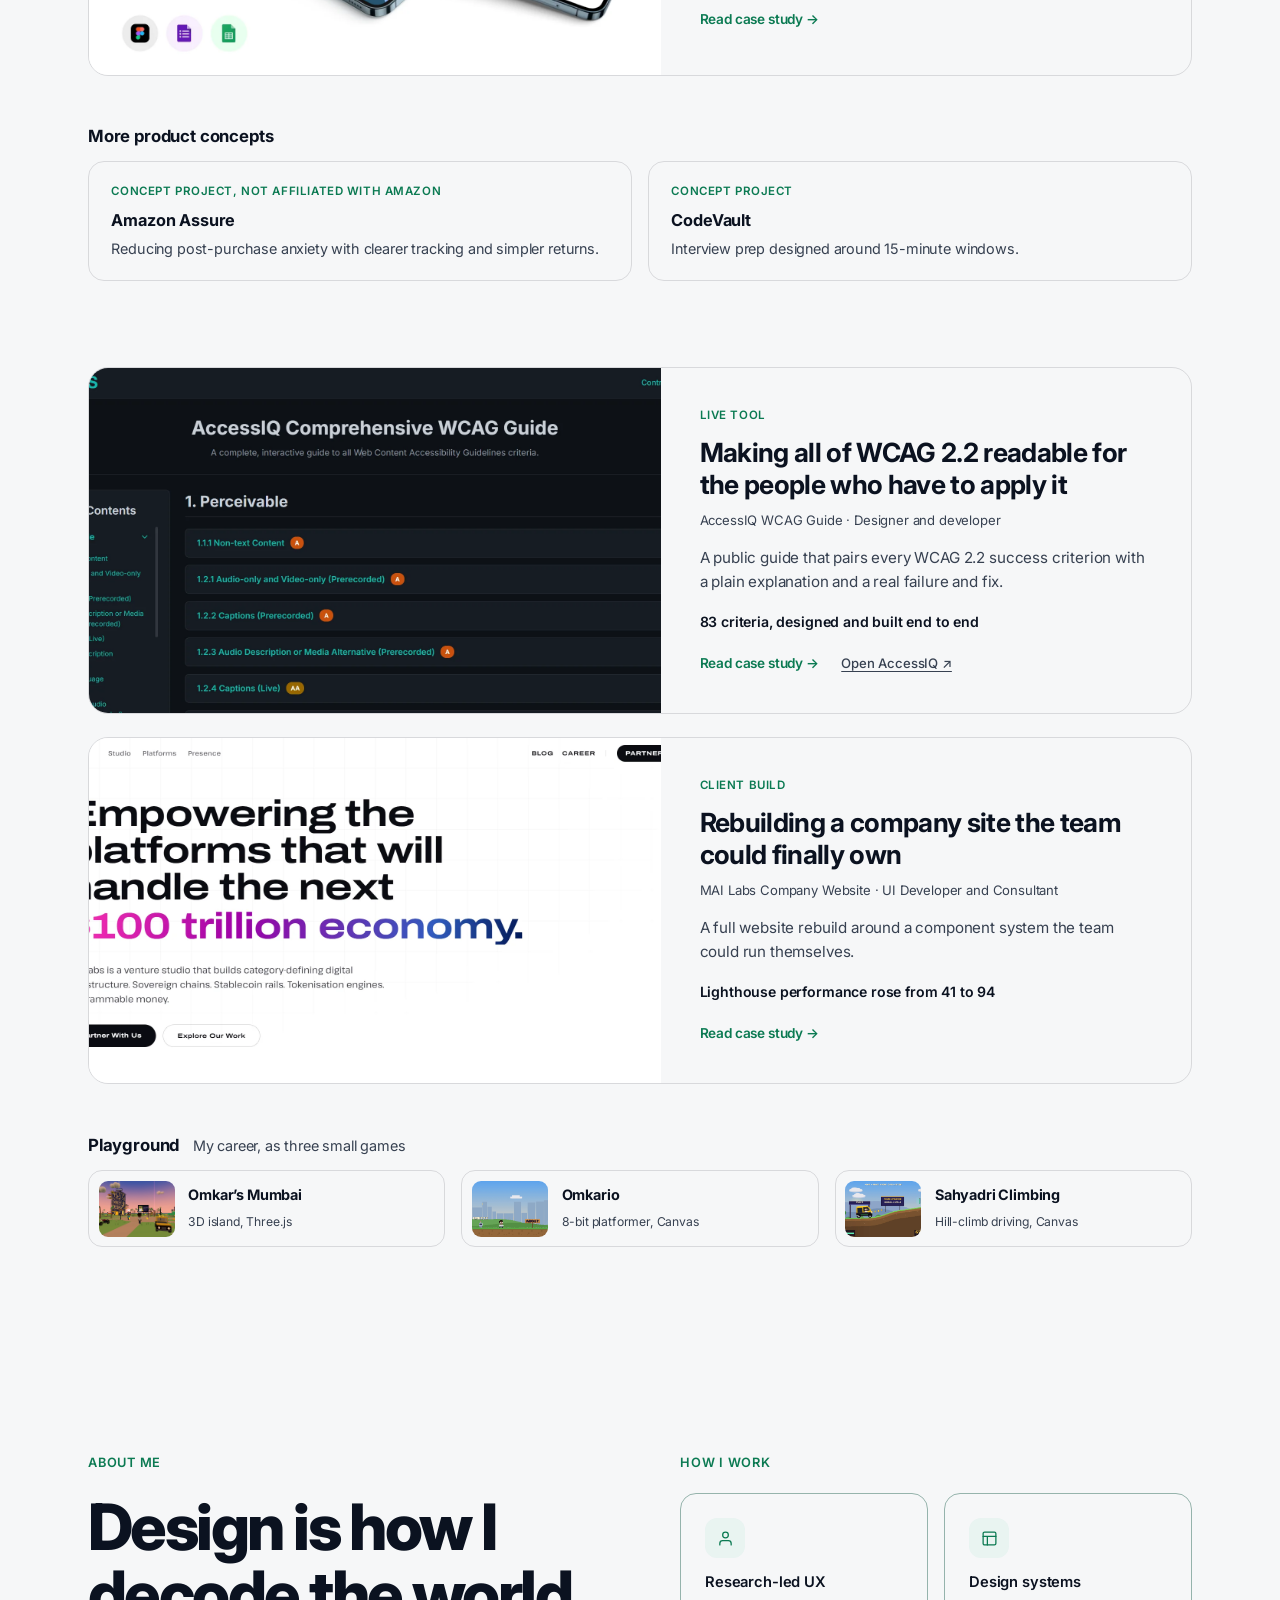
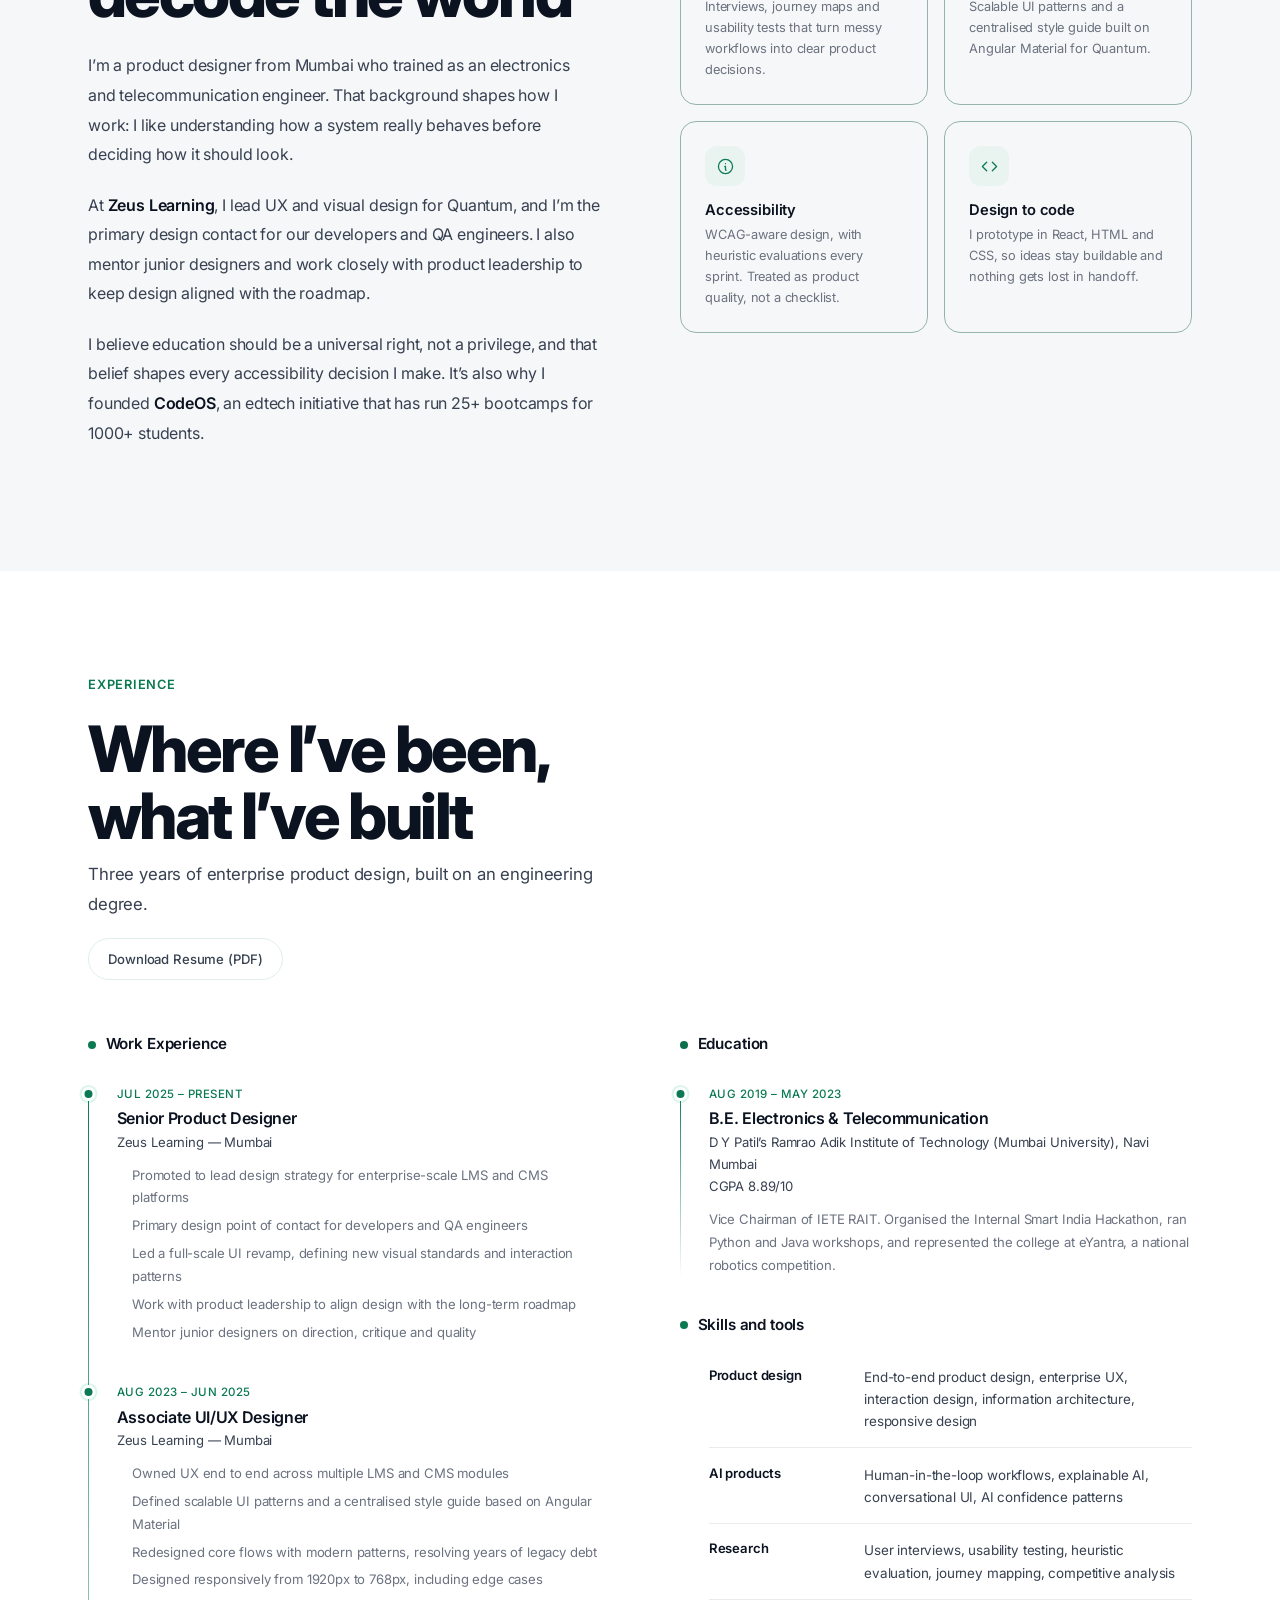
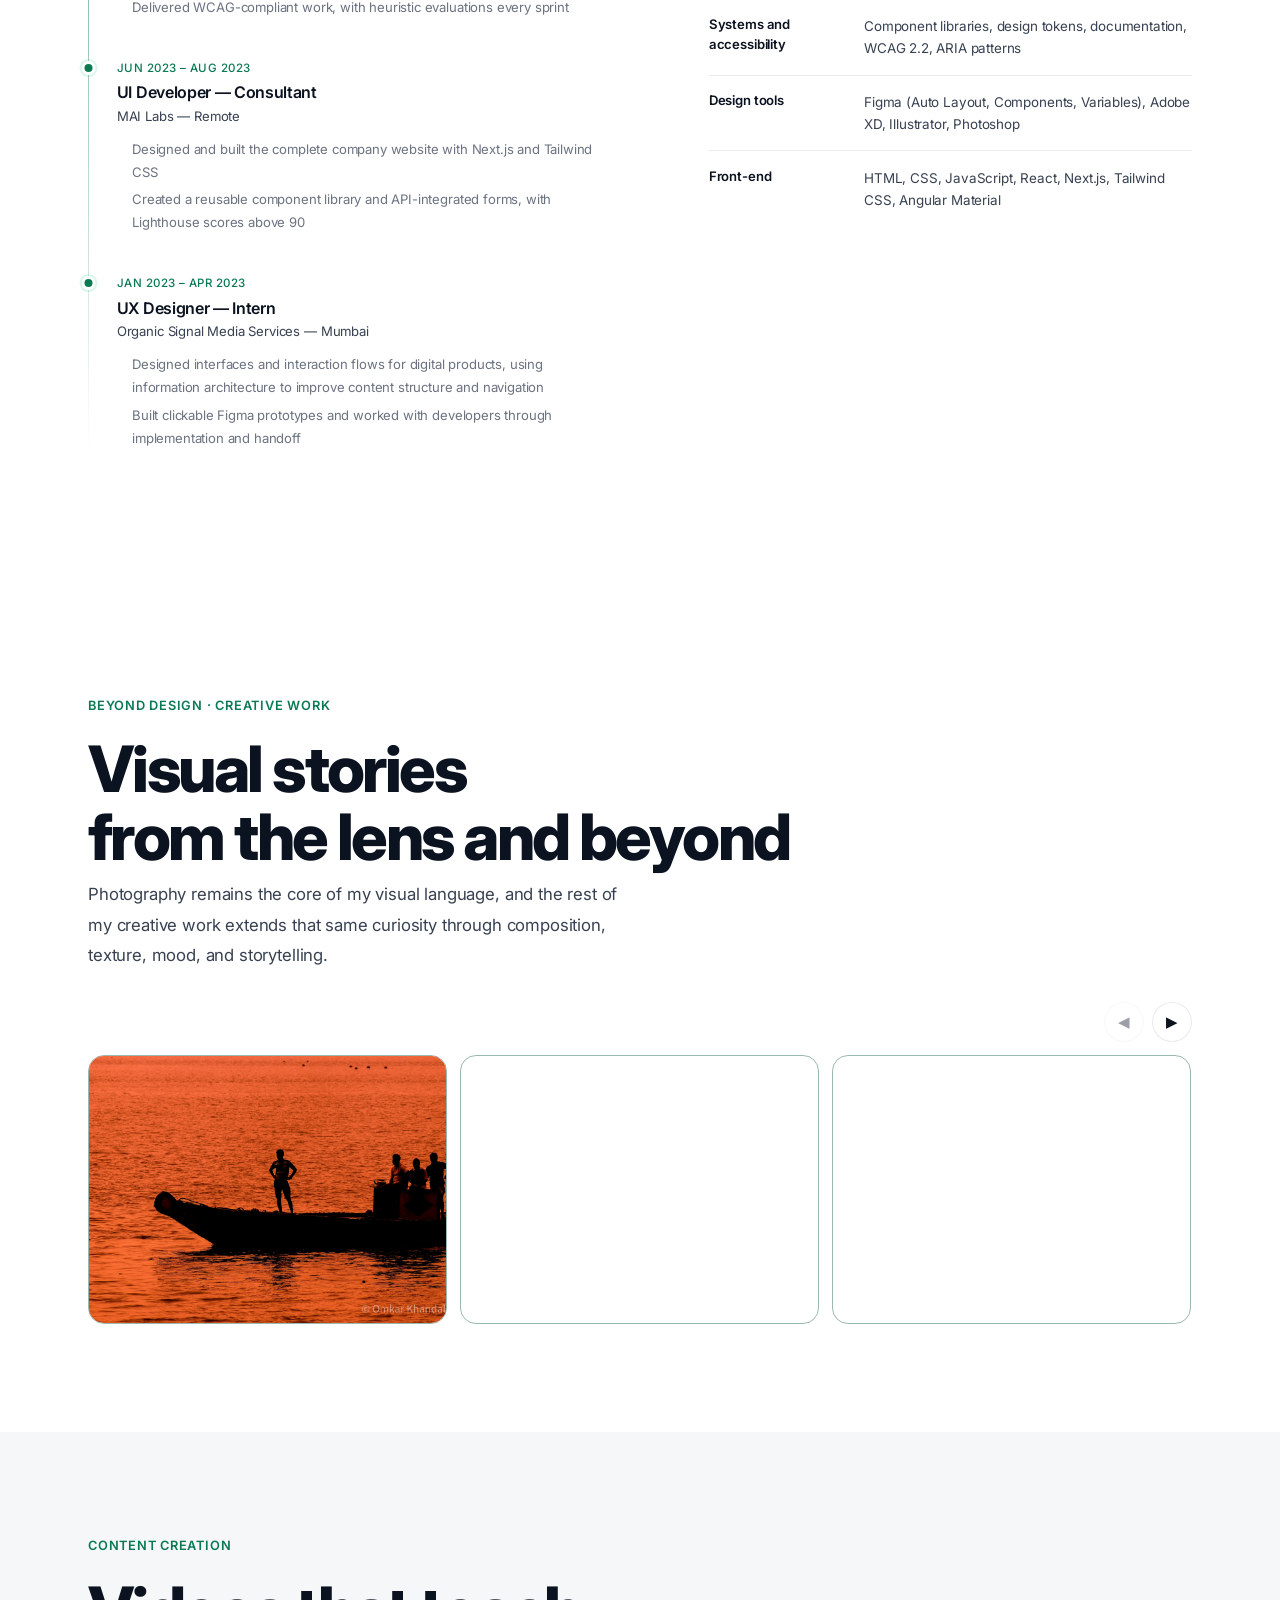
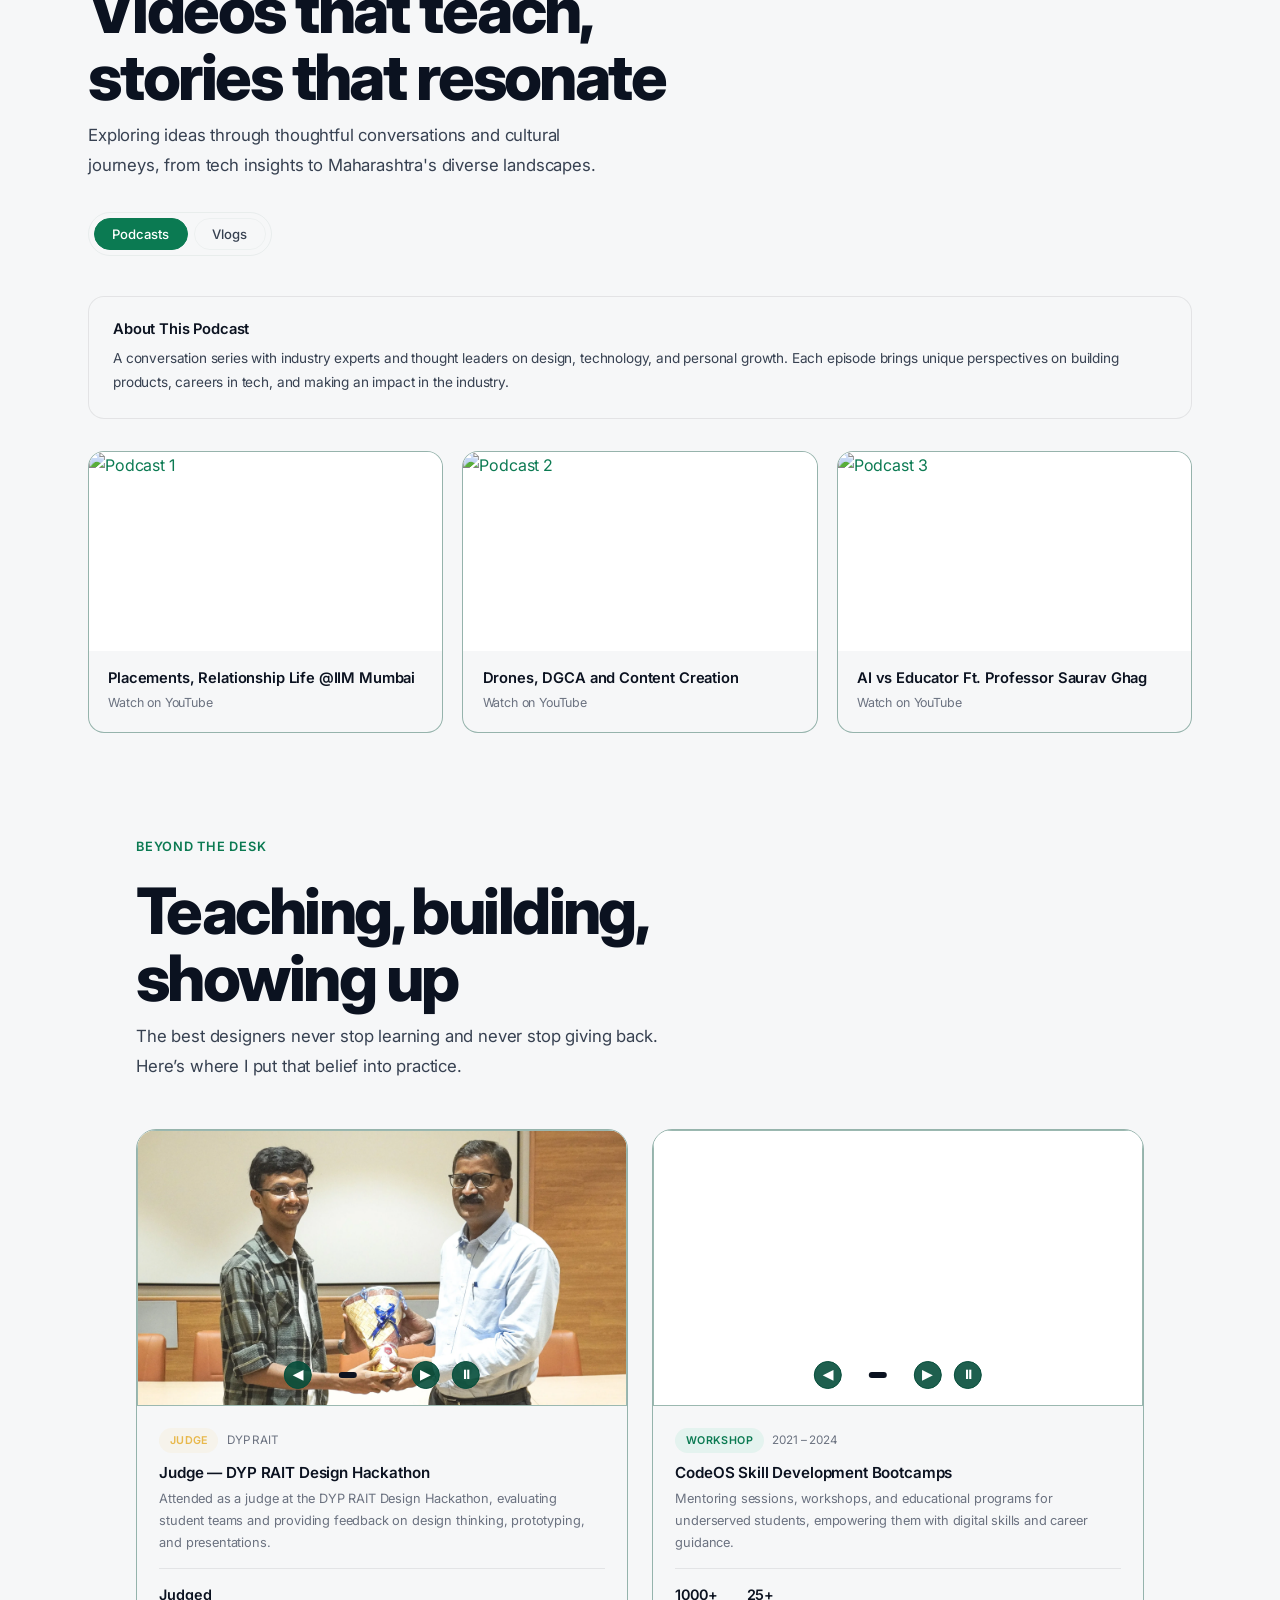
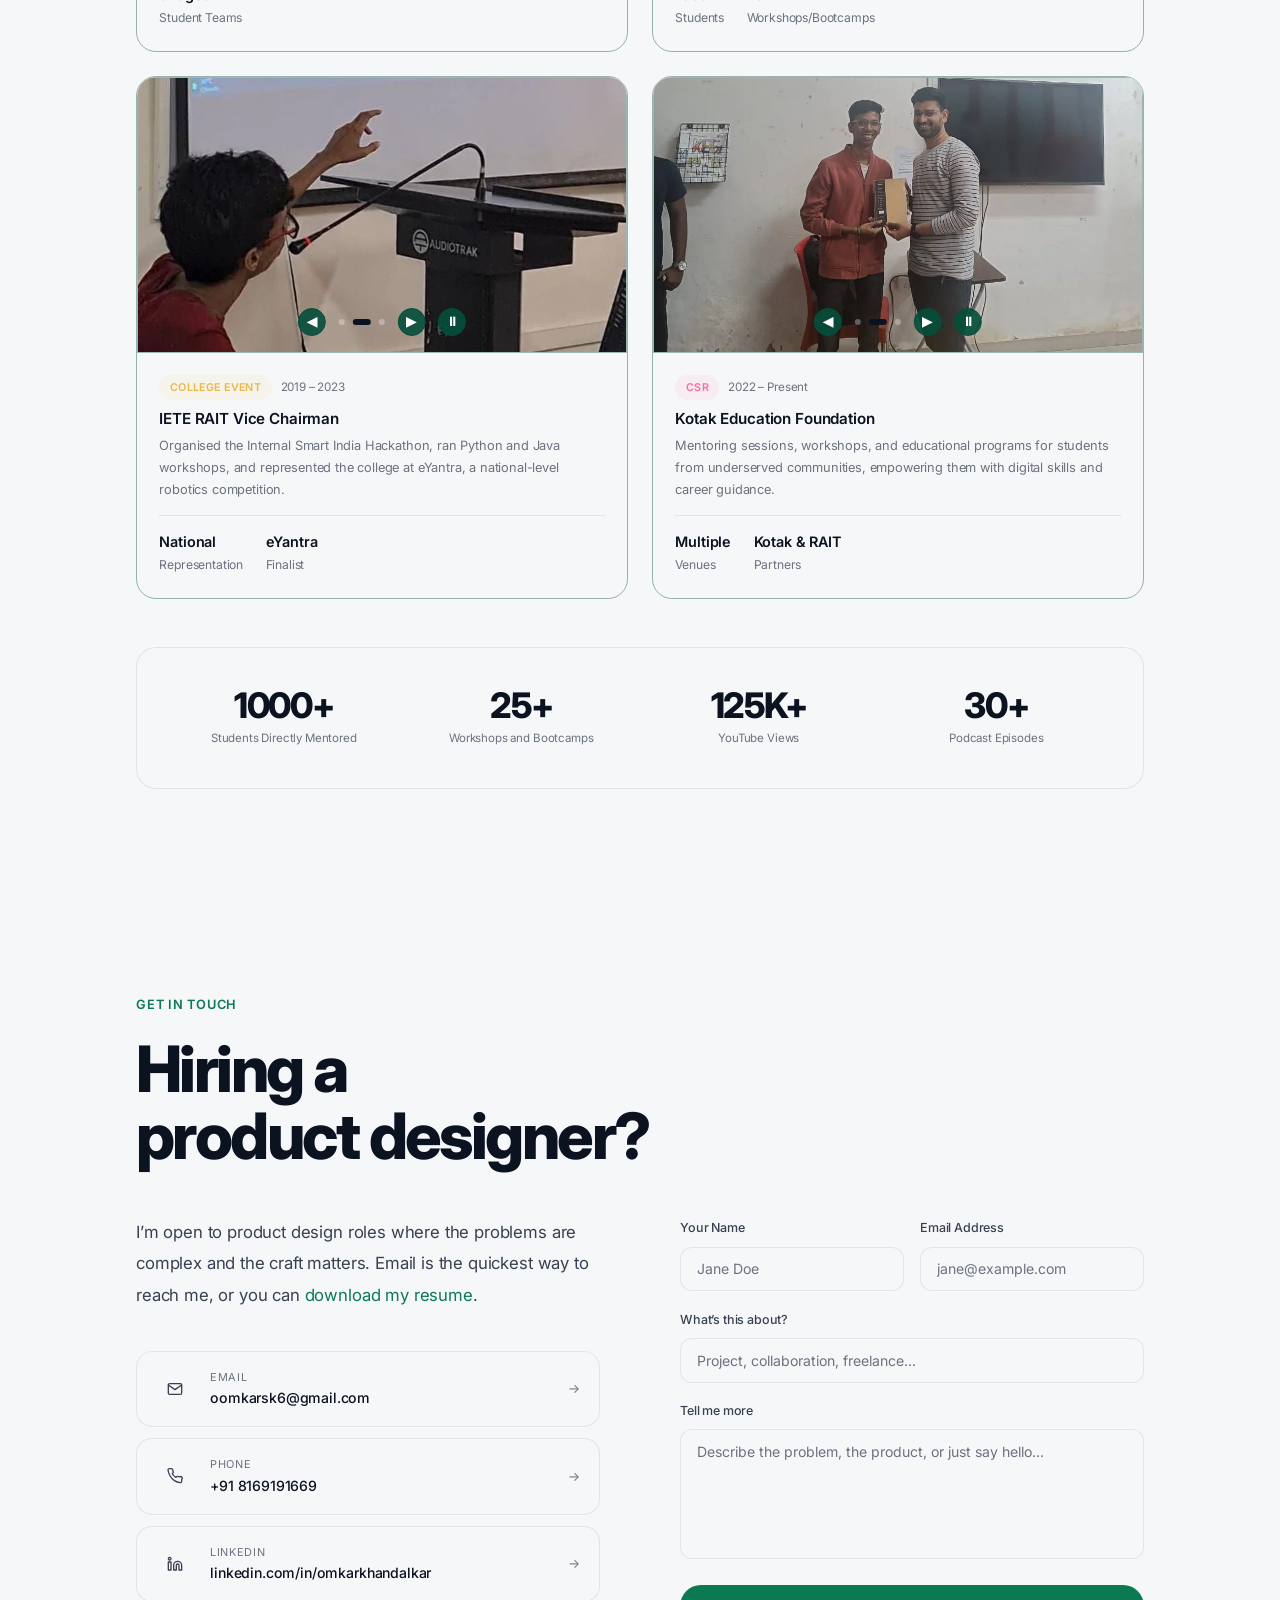
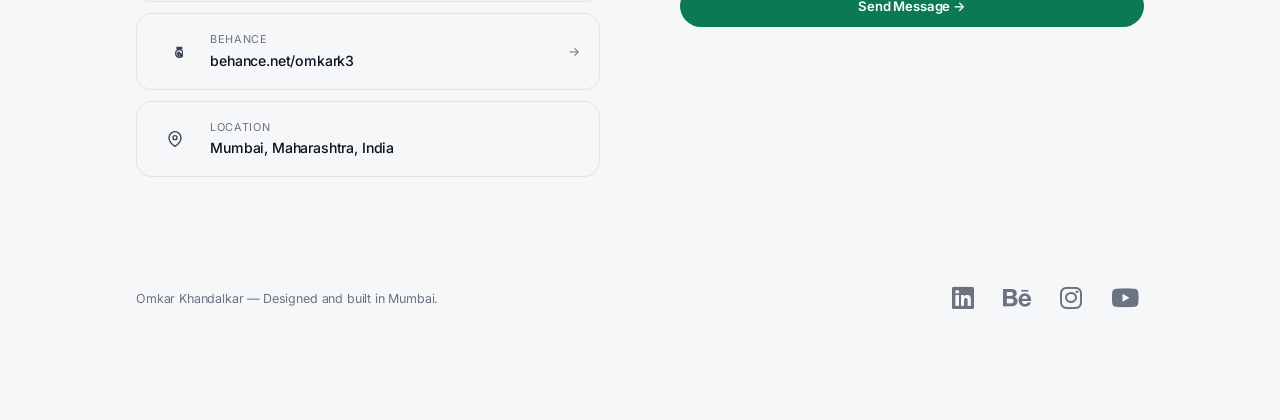
==== commit 59a2ddc3: "Stack the Media Library case-study sections as sticky cards Each section becomes a card that sticks " ====
--- a/index.html
+++ b/index.html
@@ -3089,6 +3089,15 @@
     .two-stat { display: grid; grid-template-columns: repeat(2, 1fr); gap: 1rem; }
     .cs-outcome-note { margin-top: 1.4rem; }
     .learn-item h3 { font-size: .98rem; font-weight: 600; margin-bottom: .35rem; }
+    .cs-stacked .cs-sec { position: relative; background: var(--bg2); border: 1px solid var(--borderS); border-bottom: 1px solid var(--borderS); border-radius: 24px; padding: clamp(1.6rem, 4vw, 3rem); margin-bottom: 1.4rem; box-shadow: 0 -12px 40px rgba(0, 0, 0, .35); }
+    .cs-stacked .cs-sec:last-of-type { margin-bottom: 2.6rem; }
+    .cs-stacked .cs-sec::after { content: ''; position: absolute; inset: 0; border-radius: inherit; background: #000; opacity: calc(var(--p, 0) * .45); pointer-events: none; }
+    [data-theme="light"] .cs-stacked .cs-sec { box-shadow: 0 -10px 30px rgba(2, 6, 23, .08); }
+    [data-theme="light"] .cs-stacked .cs-sec::after { opacity: calc(var(--p, 0) * .08); }
+    @media (prefers-reduced-motion: no-preference) {
+      .cs-stacked .cs-sec { position: sticky; transform-origin: 50% 0; transform: scale(calc(1 - var(--p, 0) * .05)); will-change: transform; }
+    }
+    @media (max-width: 720px) { .cs-stacked .cs-sec { border-radius: 18px; padding: 1.4rem 1.1rem; } }
     .cs-zoom { display: block; width: 100%; padding: 0; border: 0; background: none; cursor: zoom-in; }
     .cs-note { font-size: .92rem !important; margin-top: 1.2rem; }
     .cs-cards { display: grid; grid-template-columns: repeat(2, 1fr); gap: 1.2rem; margin-top: 1.2rem; }
@@ -3244,7 +3253,7 @@
     </div>
   </div>
 
-  <div class="cs-panel" id="cs-dam" role="dialog" aria-modal="true" aria-label="Media Library digital asset management case study" tabindex="-1">
+  <div class="cs-panel cs-stacked" id="cs-dam" role="dialog" aria-modal="true" aria-label="Media Library digital asset management case study" tabindex="-1">
     <div class="cs-panel-nav">
       <button class="cs-back-btn" onclick="closeCS('cs-dam')"><svg viewBox="0 0 24 24" aria-hidden="true"><polyline points="15 18 9 12 15 6" /></svg>Back to Work</button>
       <span class="cs-panel-nav-title">Media Library for Quantum CMS</span>
@@ -5758,6 +5767,43 @@
         }
       </script>
       <script src="chatbot.js" defer></script>
+<script>
+  /* Stacked case-study cards: each section sticks below the nav and the next one slides over it */
+  (function () {
+    if (window.matchMedia('(prefers-reduced-motion: reduce)').matches) return;
+    document.querySelectorAll('.cs-panel.cs-stacked').forEach(function (panel) {
+      var cards = Array.prototype.slice.call(panel.querySelectorAll('.cs-sec'));
+      var nav = panel.querySelector('.cs-panel-nav');
+      var tops = [], ticking = false;
+      function layout() {
+        var vh = panel.clientHeight, base = (nav ? nav.offsetHeight : 52) + 16;
+        cards.forEach(function (c, i) {
+          var want = base + Math.min(i, 4) * 10;
+          var t = Math.min(want, vh - c.offsetHeight - 16);
+          tops[i] = t; c.style.top = t + 'px';
+        });
+        update();
+      }
+      function update() {
+        ticking = false;
+        var vh = panel.clientHeight, pTop = panel.getBoundingClientRect().top;
+        cards.forEach(function (c, i) {
+          var next = cards[i + 1], p = 0;
+          if (next) {
+            var nTop = next.getBoundingClientRect().top - pTop;
+            var start = vh, end = Math.max(tops[i + 1], 0);
+            p = Math.min(Math.max((start - nTop) / Math.max(start - end, 1), 0), 1);
+          }
+          c.style.setProperty('--p', p.toFixed(3));
+        });
+      }
+      panel.addEventListener('scroll', function () { if (!ticking) { ticking = true; requestAnimationFrame(update); } }, { passive: true });
+      window.addEventListener('resize', layout);
+      if ('ResizeObserver' in window) { var ro = new ResizeObserver(layout); cards.forEach(function (c) { ro.observe(c); }); }
+      layout();
+    });
+  })();
+</script>
 </body>
 
 </html>
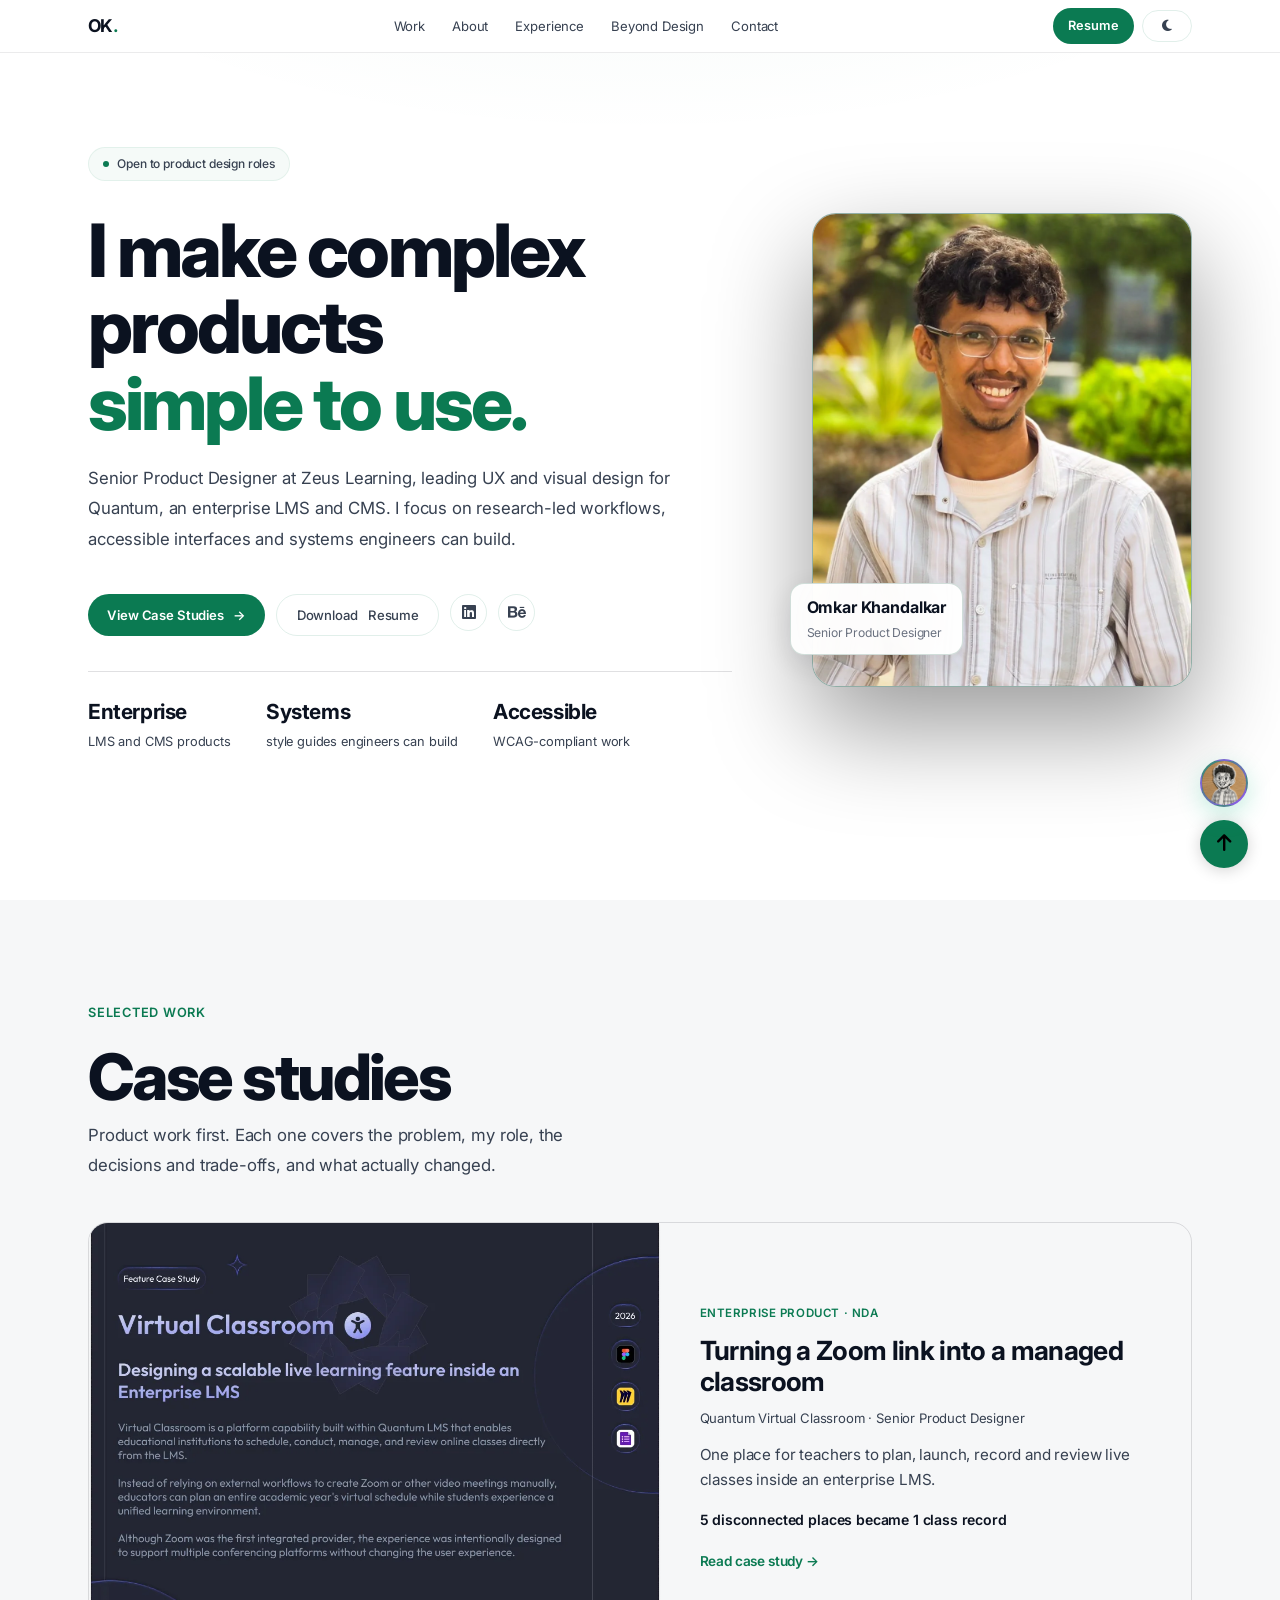
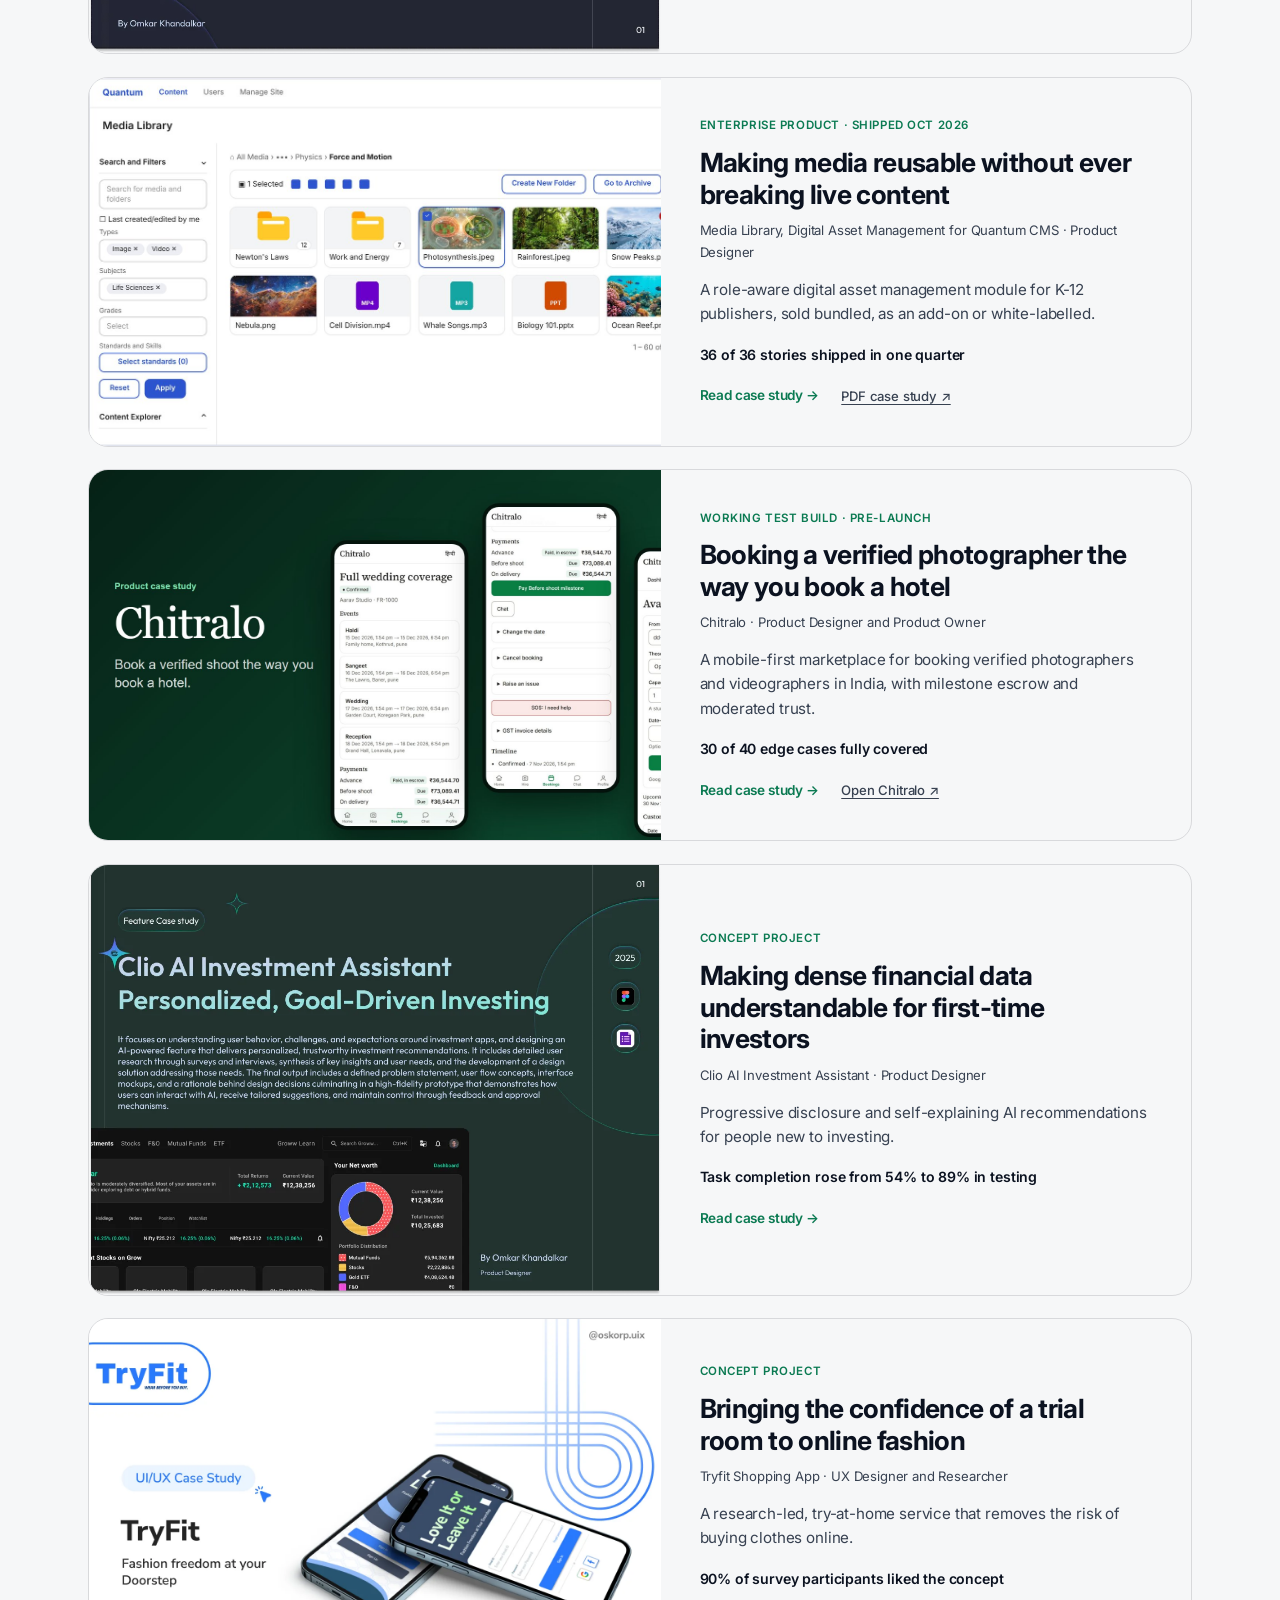
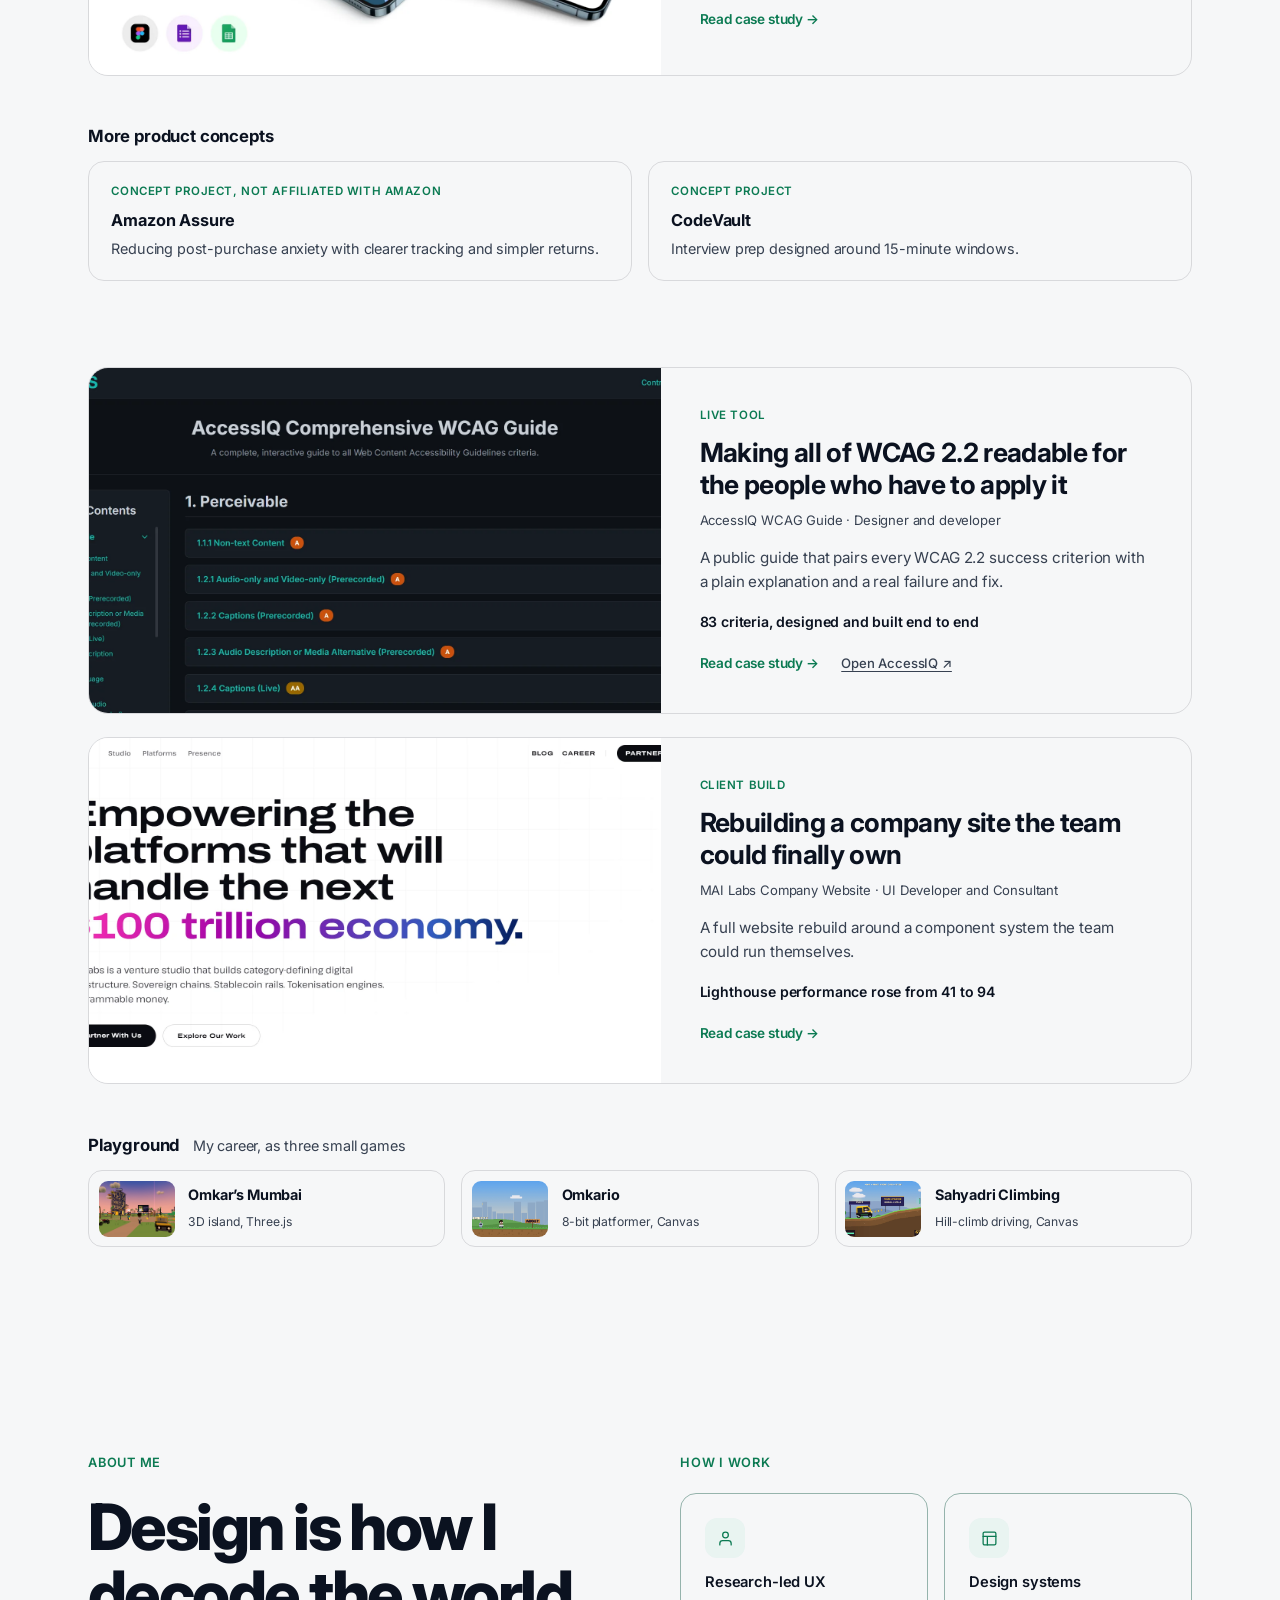
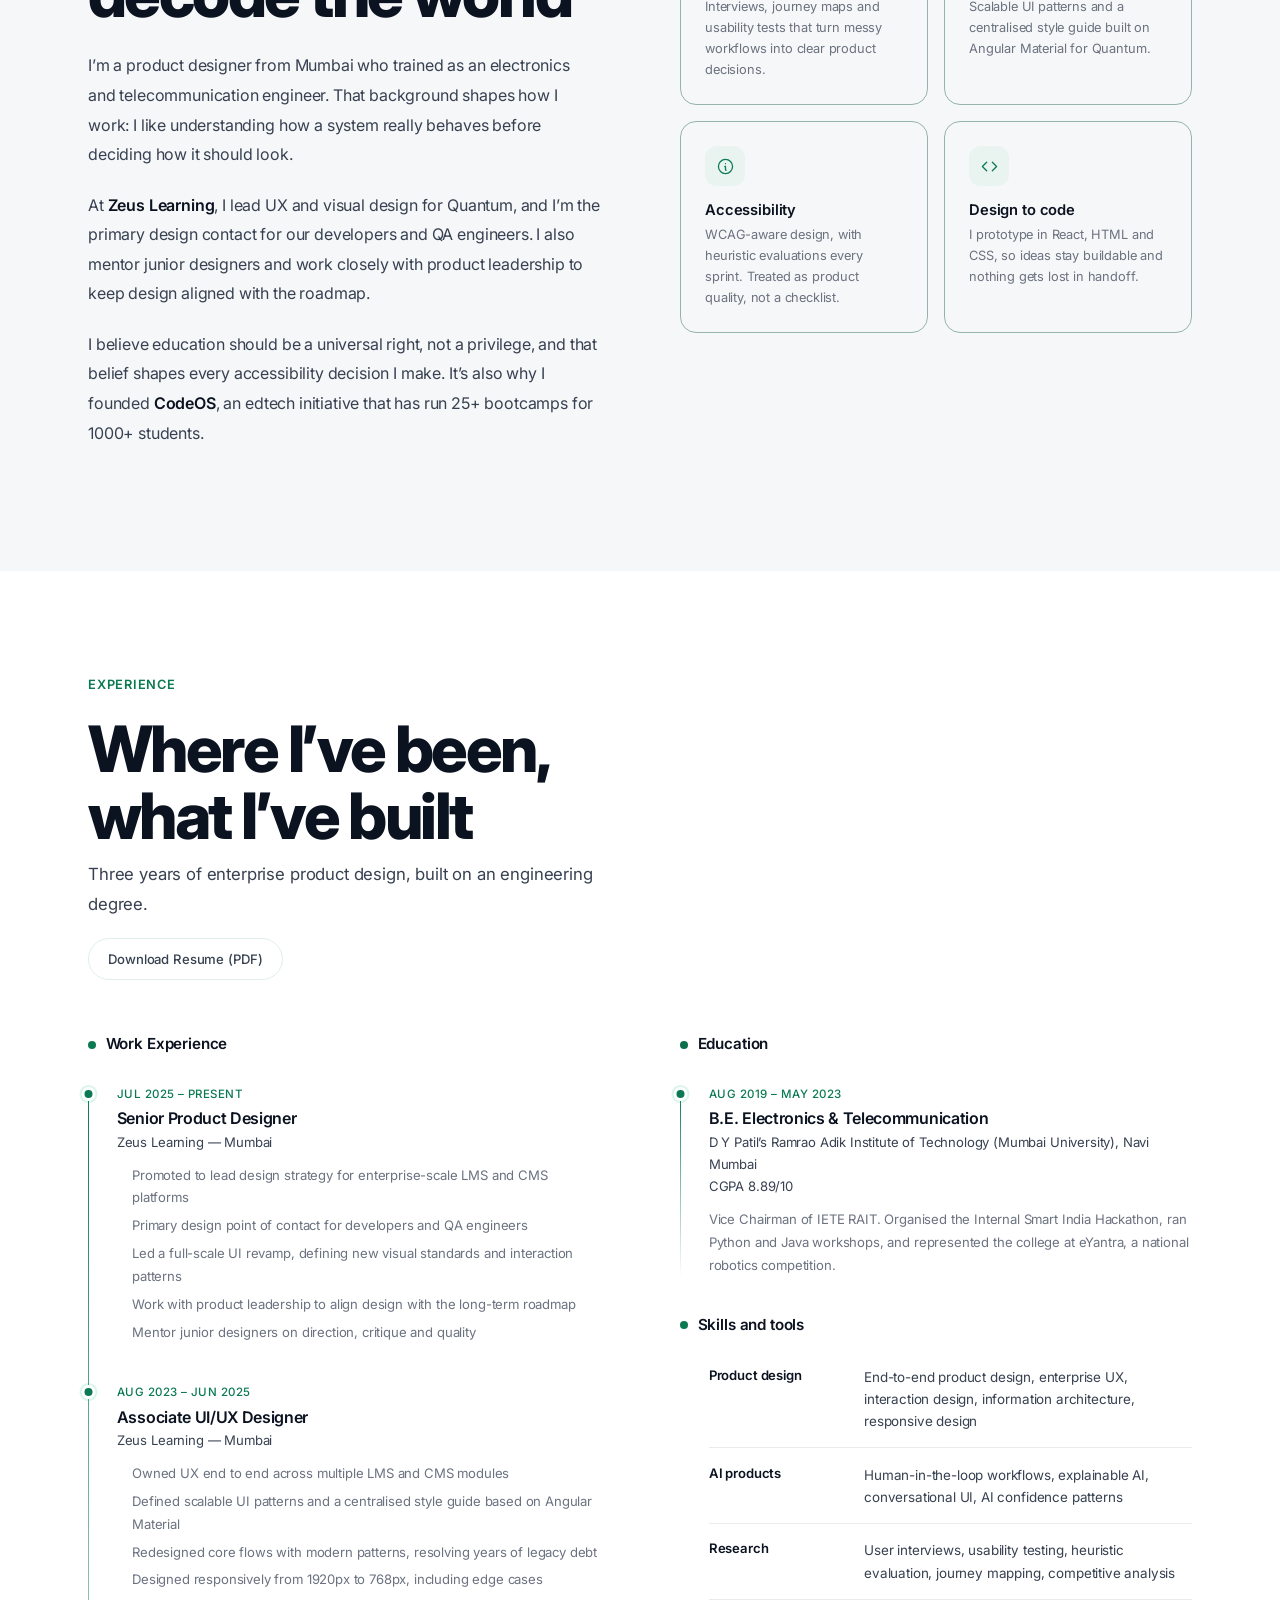
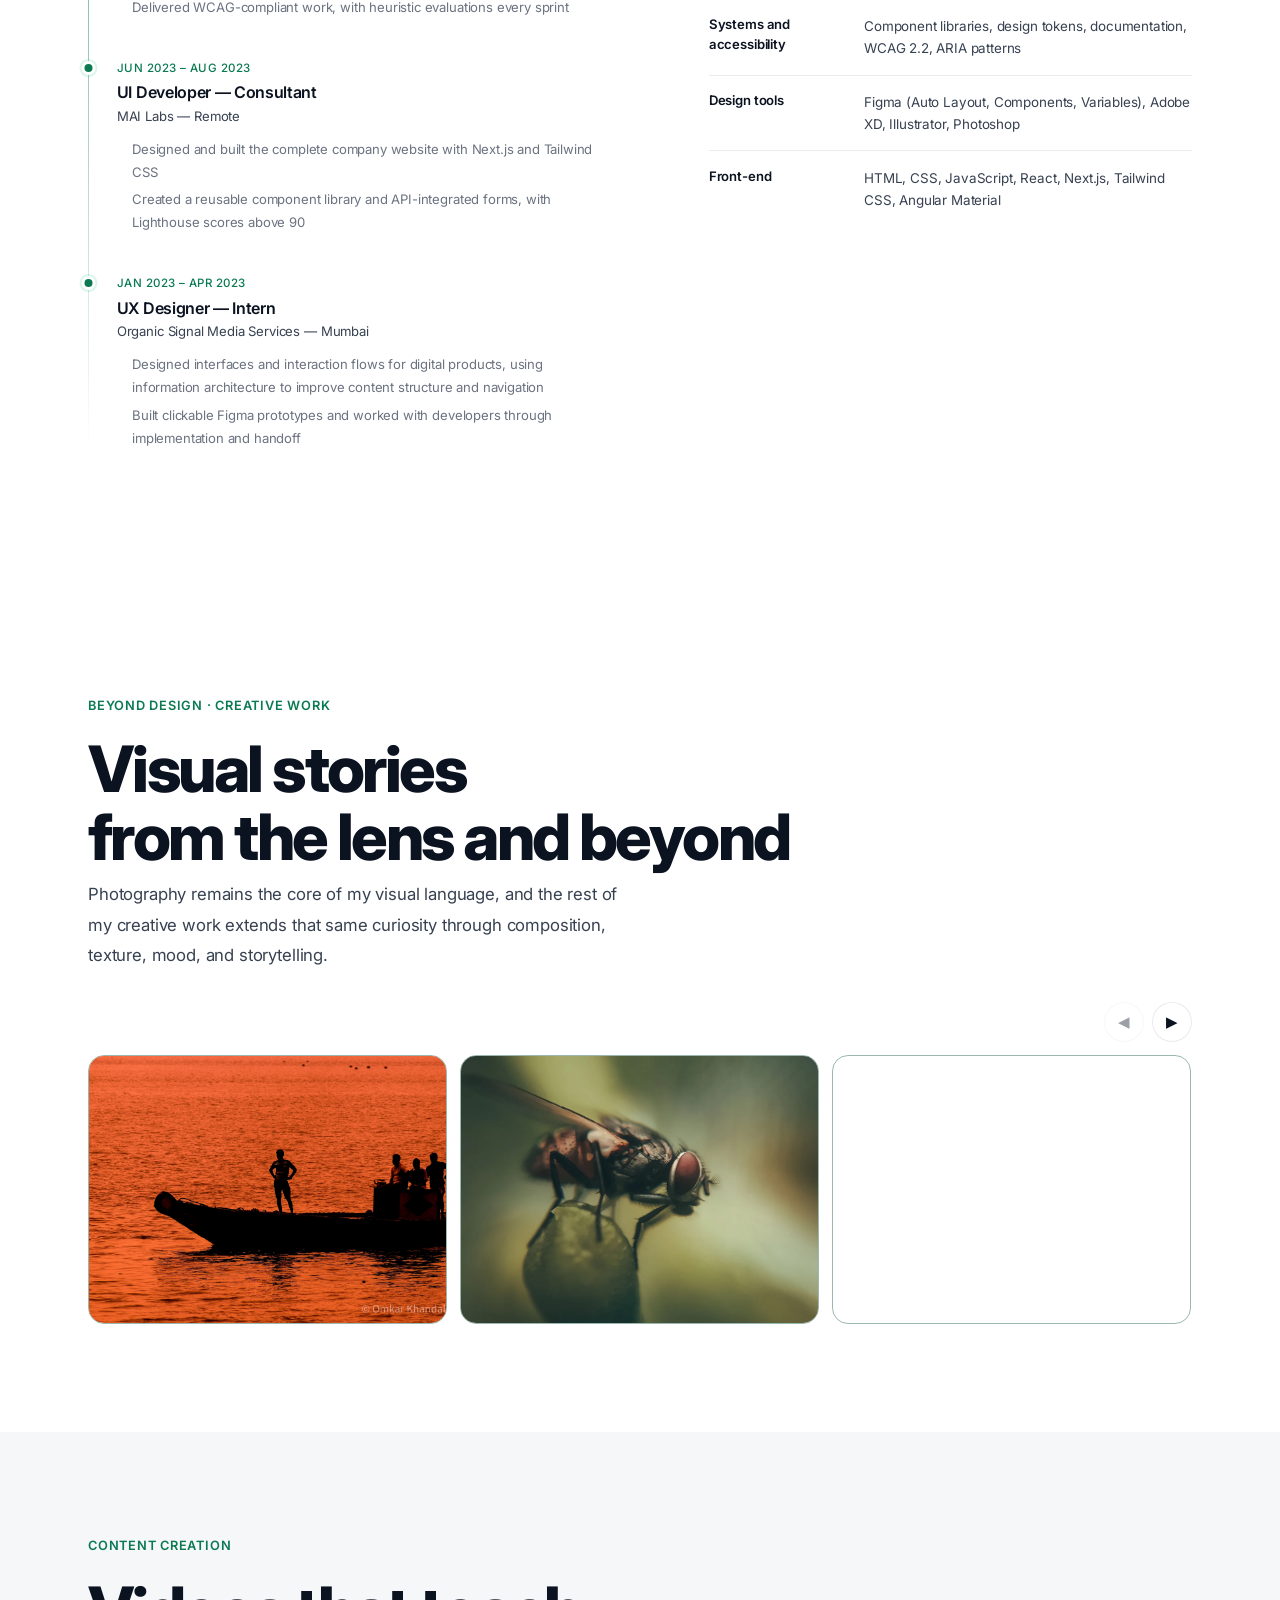
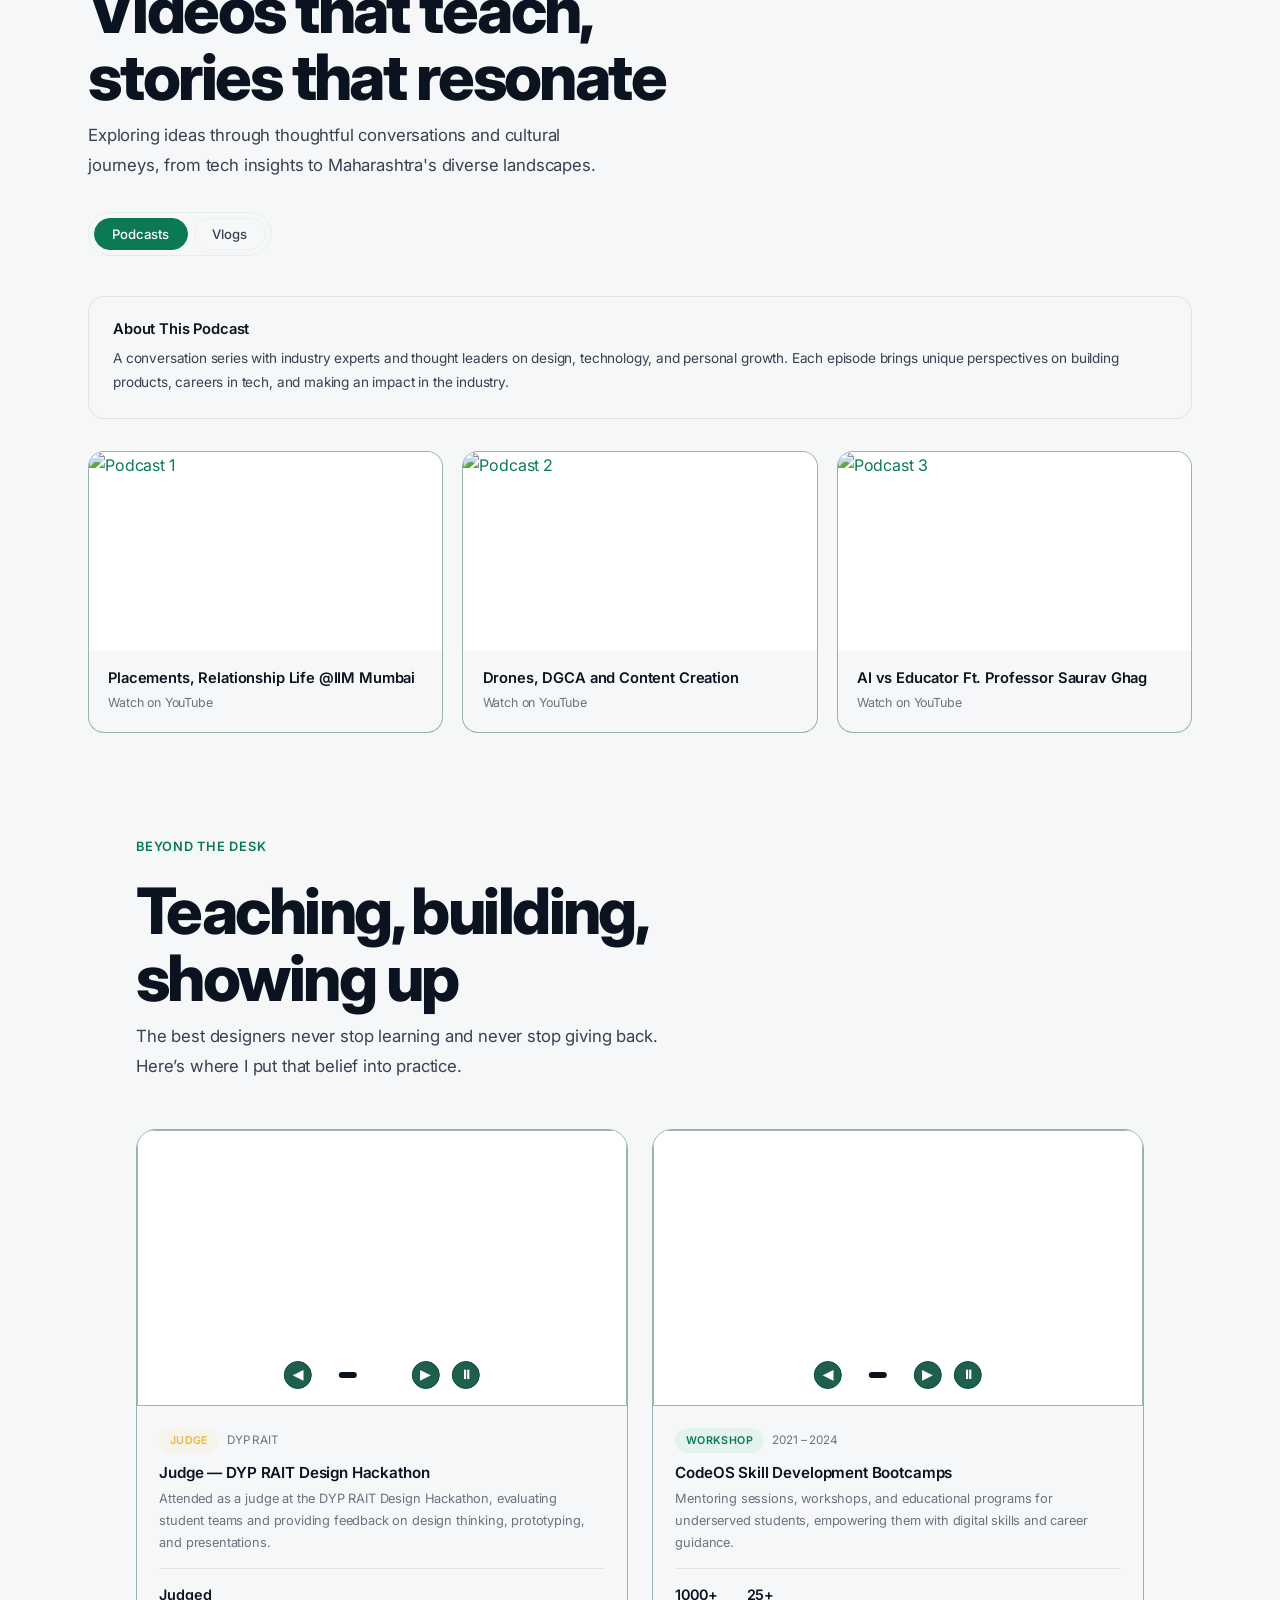
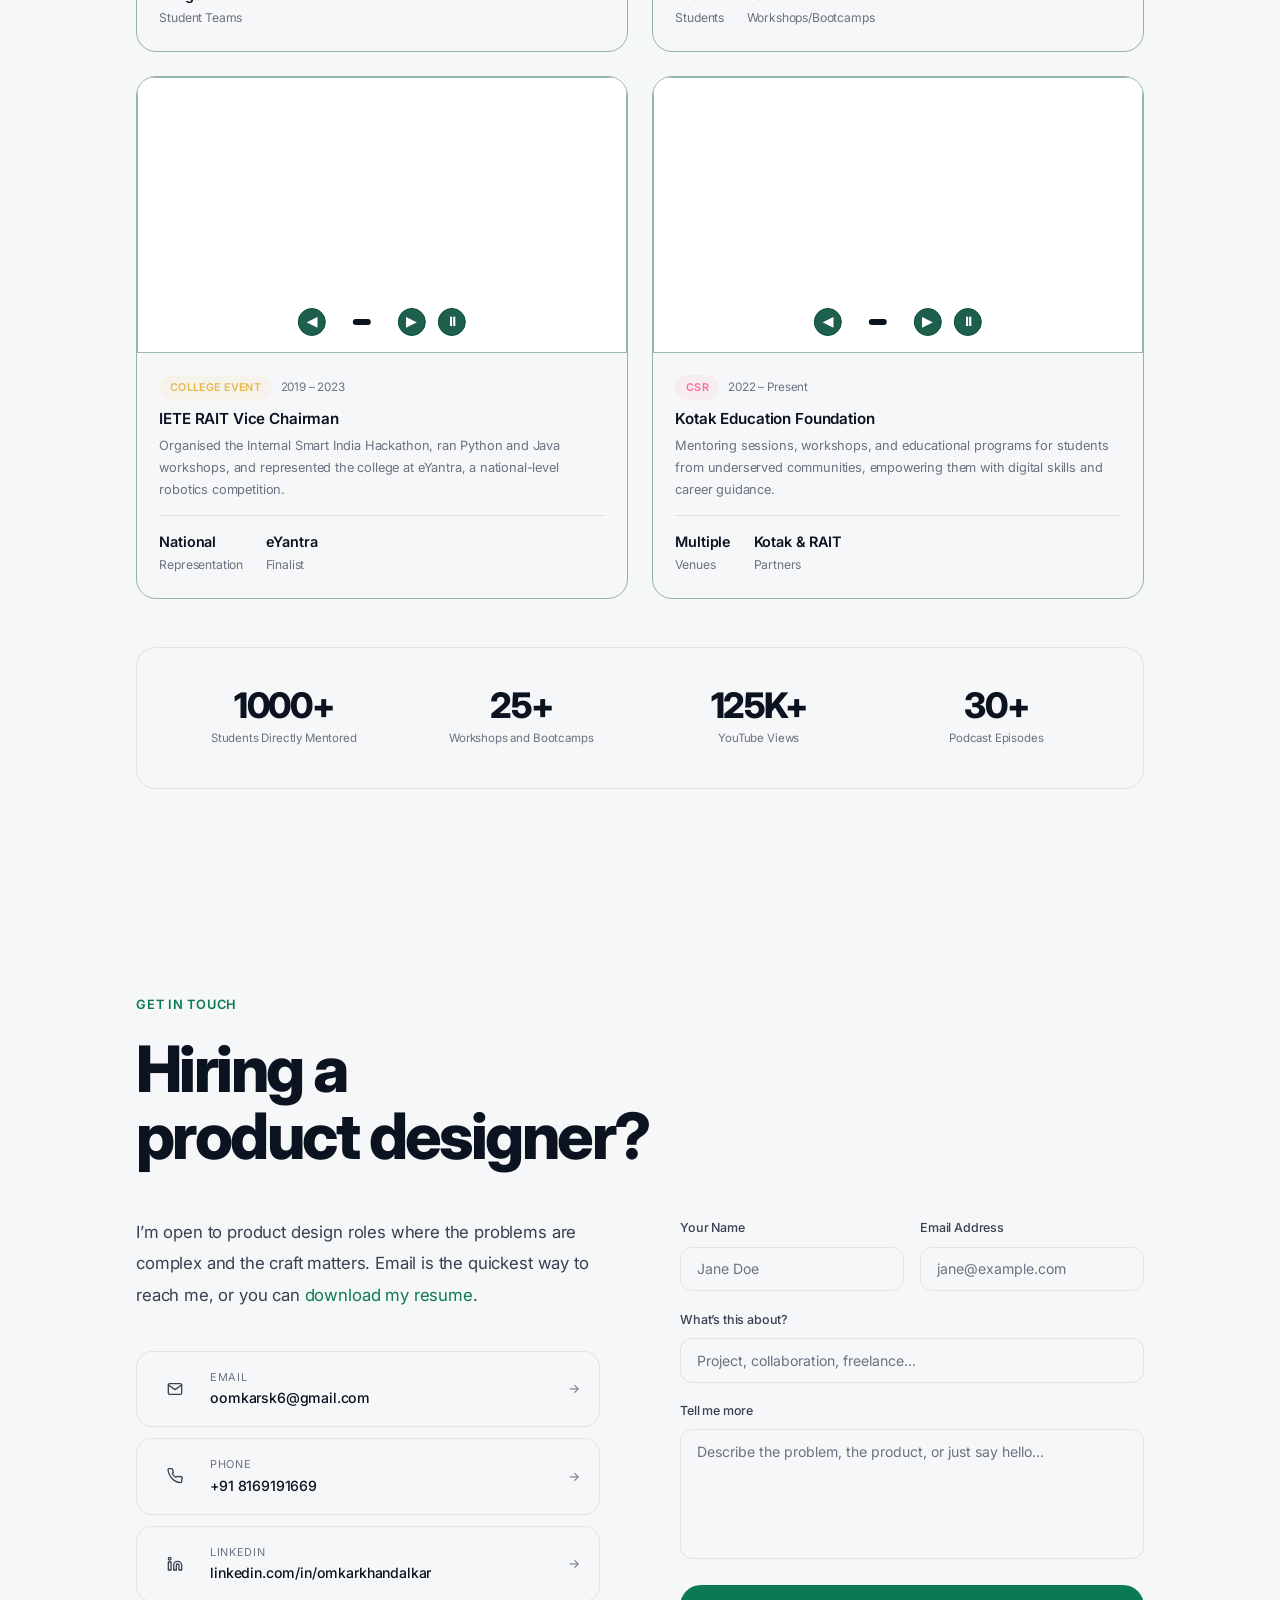
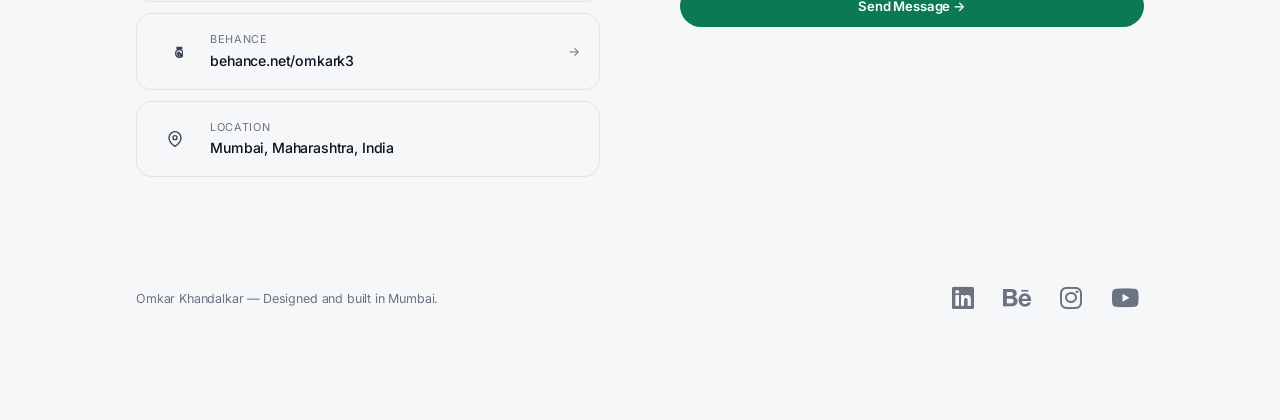
==== commit c19e614f: "Revert the stacked cards inside the Media Library case study Reverts oskorp/Omkar-Khandalkar#3; the " ====
--- a/index.html
+++ b/index.html
@@ -3089,15 +3089,6 @@
     .two-stat { display: grid; grid-template-columns: repeat(2, 1fr); gap: 1rem; }
     .cs-outcome-note { margin-top: 1.4rem; }
     .learn-item h3 { font-size: .98rem; font-weight: 600; margin-bottom: .35rem; }
-    .cs-stacked .cs-sec { position: relative; background: var(--bg2); border: 1px solid var(--borderS); border-bottom: 1px solid var(--borderS); border-radius: 24px; padding: clamp(1.6rem, 4vw, 3rem); margin-bottom: 1.4rem; box-shadow: 0 -12px 40px rgba(0, 0, 0, .35); }
-    .cs-stacked .cs-sec:last-of-type { margin-bottom: 2.6rem; }
-    .cs-stacked .cs-sec::after { content: ''; position: absolute; inset: 0; border-radius: inherit; background: #000; opacity: calc(var(--p, 0) * .45); pointer-events: none; }
-    [data-theme="light"] .cs-stacked .cs-sec { box-shadow: 0 -10px 30px rgba(2, 6, 23, .08); }
-    [data-theme="light"] .cs-stacked .cs-sec::after { opacity: calc(var(--p, 0) * .08); }
-    @media (prefers-reduced-motion: no-preference) {
-      .cs-stacked .cs-sec { position: sticky; transform-origin: 50% 0; transform: scale(calc(1 - var(--p, 0) * .05)); will-change: transform; }
-    }
-    @media (max-width: 720px) { .cs-stacked .cs-sec { border-radius: 18px; padding: 1.4rem 1.1rem; } }
     .cs-zoom { display: block; width: 100%; padding: 0; border: 0; background: none; cursor: zoom-in; }
     .cs-note { font-size: .92rem !important; margin-top: 1.2rem; }
     .cs-cards { display: grid; grid-template-columns: repeat(2, 1fr); gap: 1.2rem; margin-top: 1.2rem; }
@@ -3253,7 +3244,7 @@
     </div>
   </div>
 
-  <div class="cs-panel cs-stacked" id="cs-dam" role="dialog" aria-modal="true" aria-label="Media Library digital asset management case study" tabindex="-1">
+  <div class="cs-panel" id="cs-dam" role="dialog" aria-modal="true" aria-label="Media Library digital asset management case study" tabindex="-1">
     <div class="cs-panel-nav">
       <button class="cs-back-btn" onclick="closeCS('cs-dam')"><svg viewBox="0 0 24 24" aria-hidden="true"><polyline points="15 18 9 12 15 6" /></svg>Back to Work</button>
       <span class="cs-panel-nav-title">Media Library for Quantum CMS</span>
@@ -5767,43 +5758,6 @@
         }
       </script>
       <script src="chatbot.js" defer></script>
-<script>
-  /* Stacked case-study cards: each section sticks below the nav and the next one slides over it */
-  (function () {
-    if (window.matchMedia('(prefers-reduced-motion: reduce)').matches) return;
-    document.querySelectorAll('.cs-panel.cs-stacked').forEach(function (panel) {
-      var cards = Array.prototype.slice.call(panel.querySelectorAll('.cs-sec'));
-      var nav = panel.querySelector('.cs-panel-nav');
-      var tops = [], ticking = false;
-      function layout() {
-        var vh = panel.clientHeight, base = (nav ? nav.offsetHeight : 52) + 16;
-        cards.forEach(function (c, i) {
-          var want = base + Math.min(i, 4) * 10;
-          var t = Math.min(want, vh - c.offsetHeight - 16);
-          tops[i] = t; c.style.top = t + 'px';
-        });
-        update();
-      }
-      function update() {
-        ticking = false;
-        var vh = panel.clientHeight, pTop = panel.getBoundingClientRect().top;
-        cards.forEach(function (c, i) {
-          var next = cards[i + 1], p = 0;
-          if (next) {
-            var nTop = next.getBoundingClientRect().top - pTop;
-            var start = vh, end = Math.max(tops[i + 1], 0);
-            p = Math.min(Math.max((start - nTop) / Math.max(start - end, 1), 0), 1);
-          }
-          c.style.setProperty('--p', p.toFixed(3));
-        });
-      }
-      panel.addEventListener('scroll', function () { if (!ticking) { ticking = true; requestAnimationFrame(update); } }, { passive: true });
-      window.addEventListener('resize', layout);
-      if ('ResizeObserver' in window) { var ro = new ResizeObserver(layout); cards.forEach(function (c) { ro.observe(c); }); }
-      layout();
-    });
-  })();
-</script>
 </body>
 
 </html>
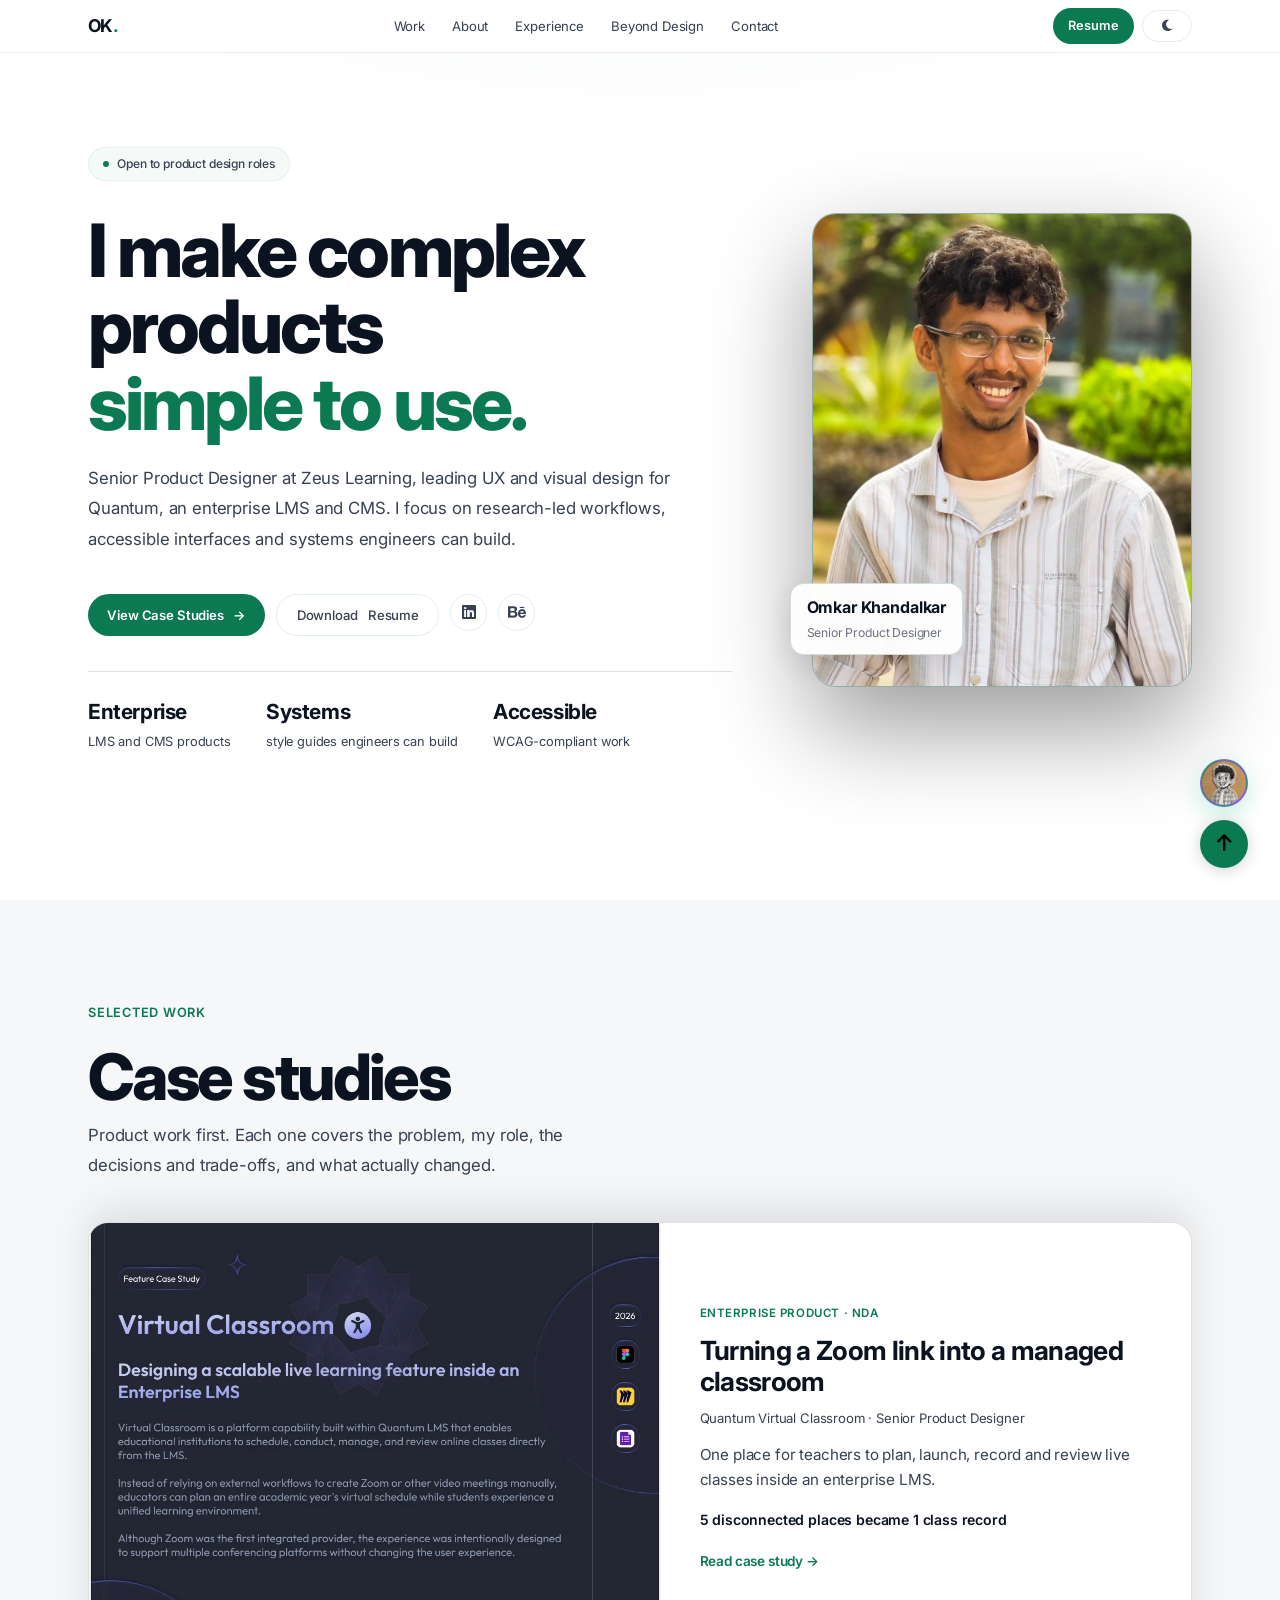
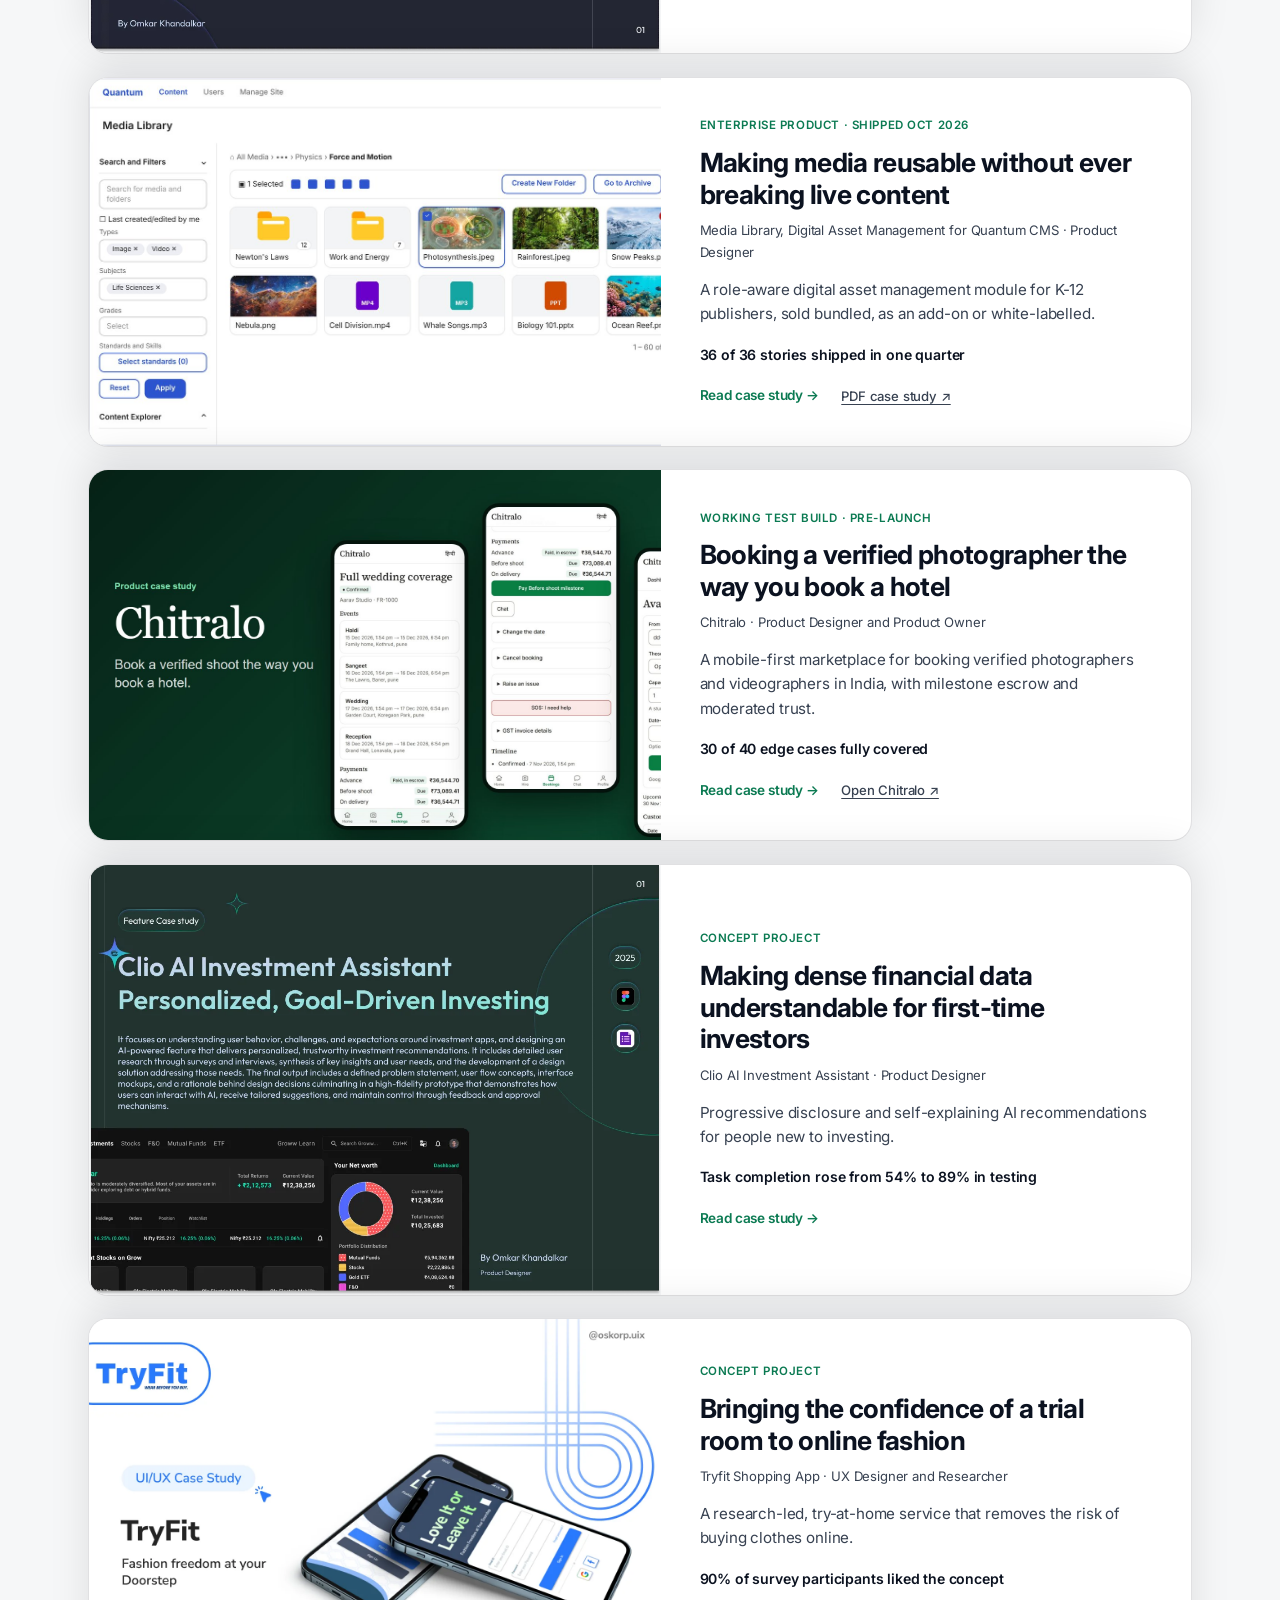
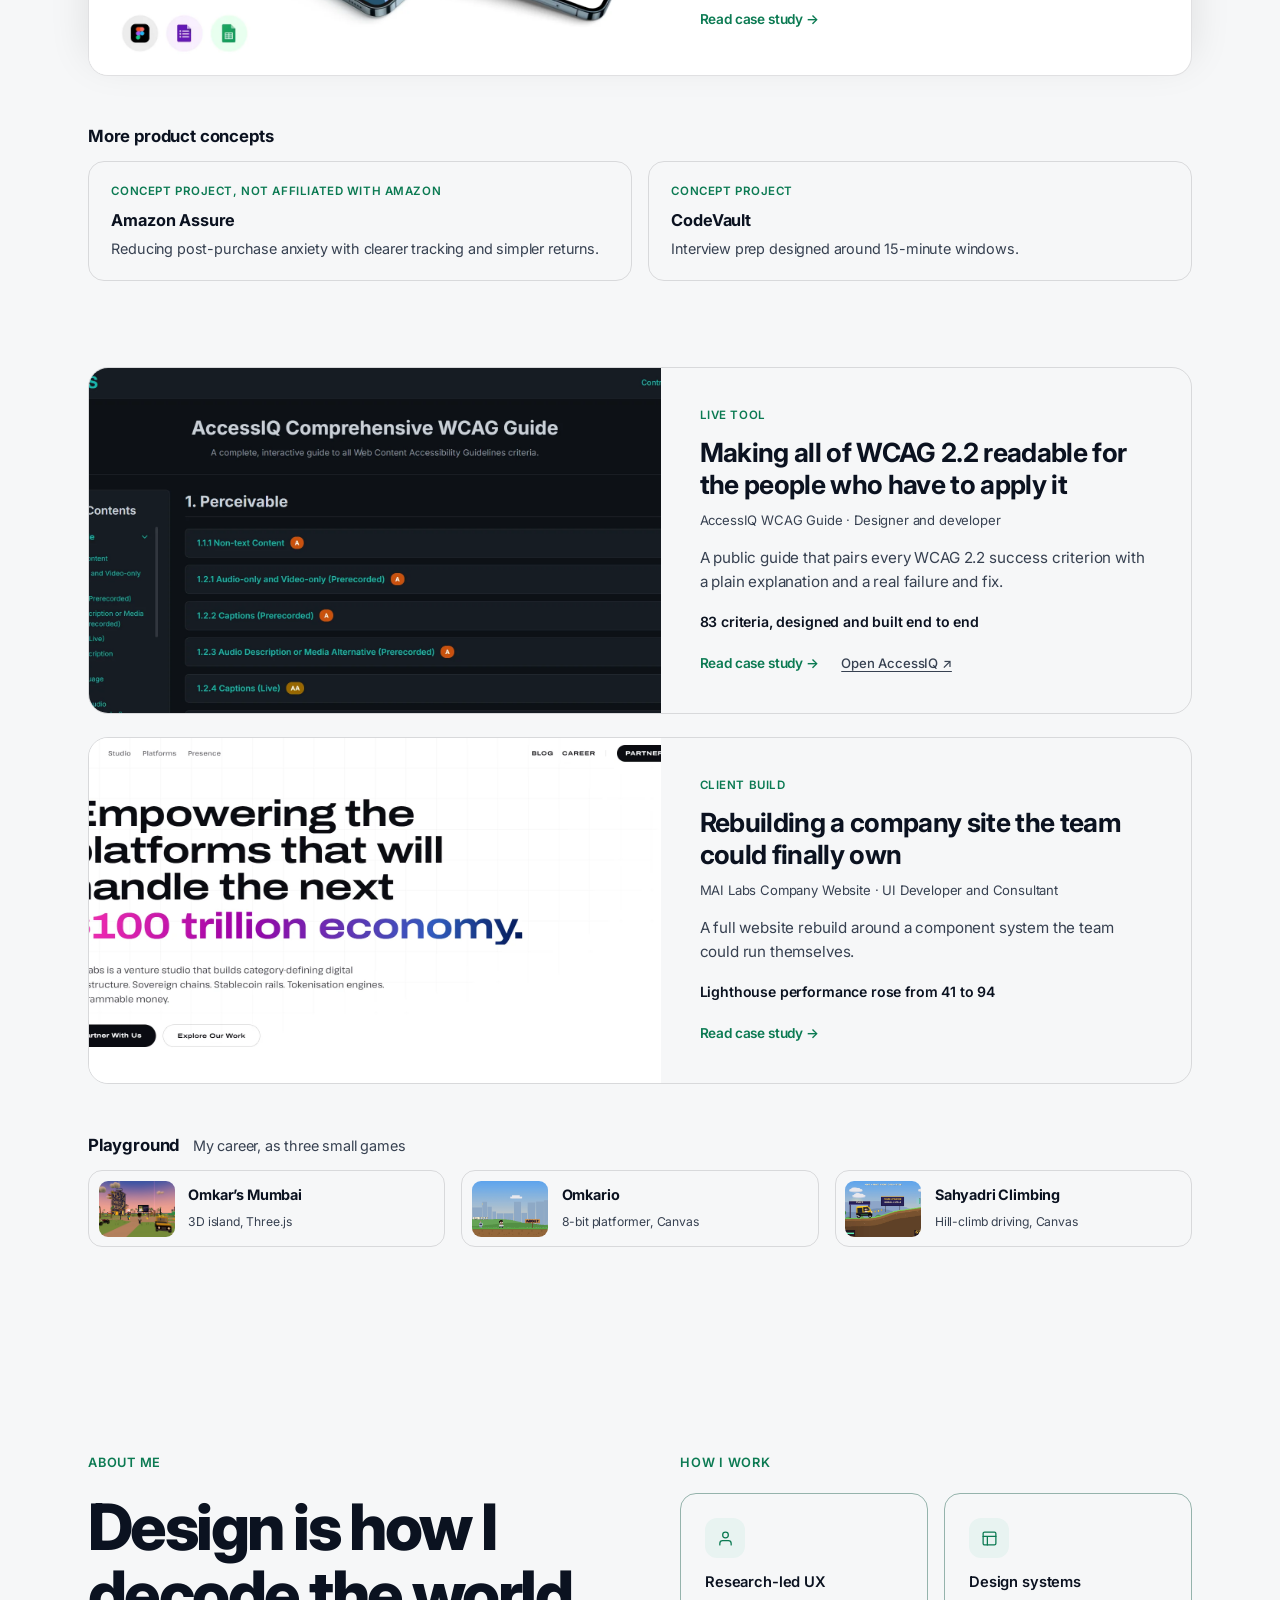
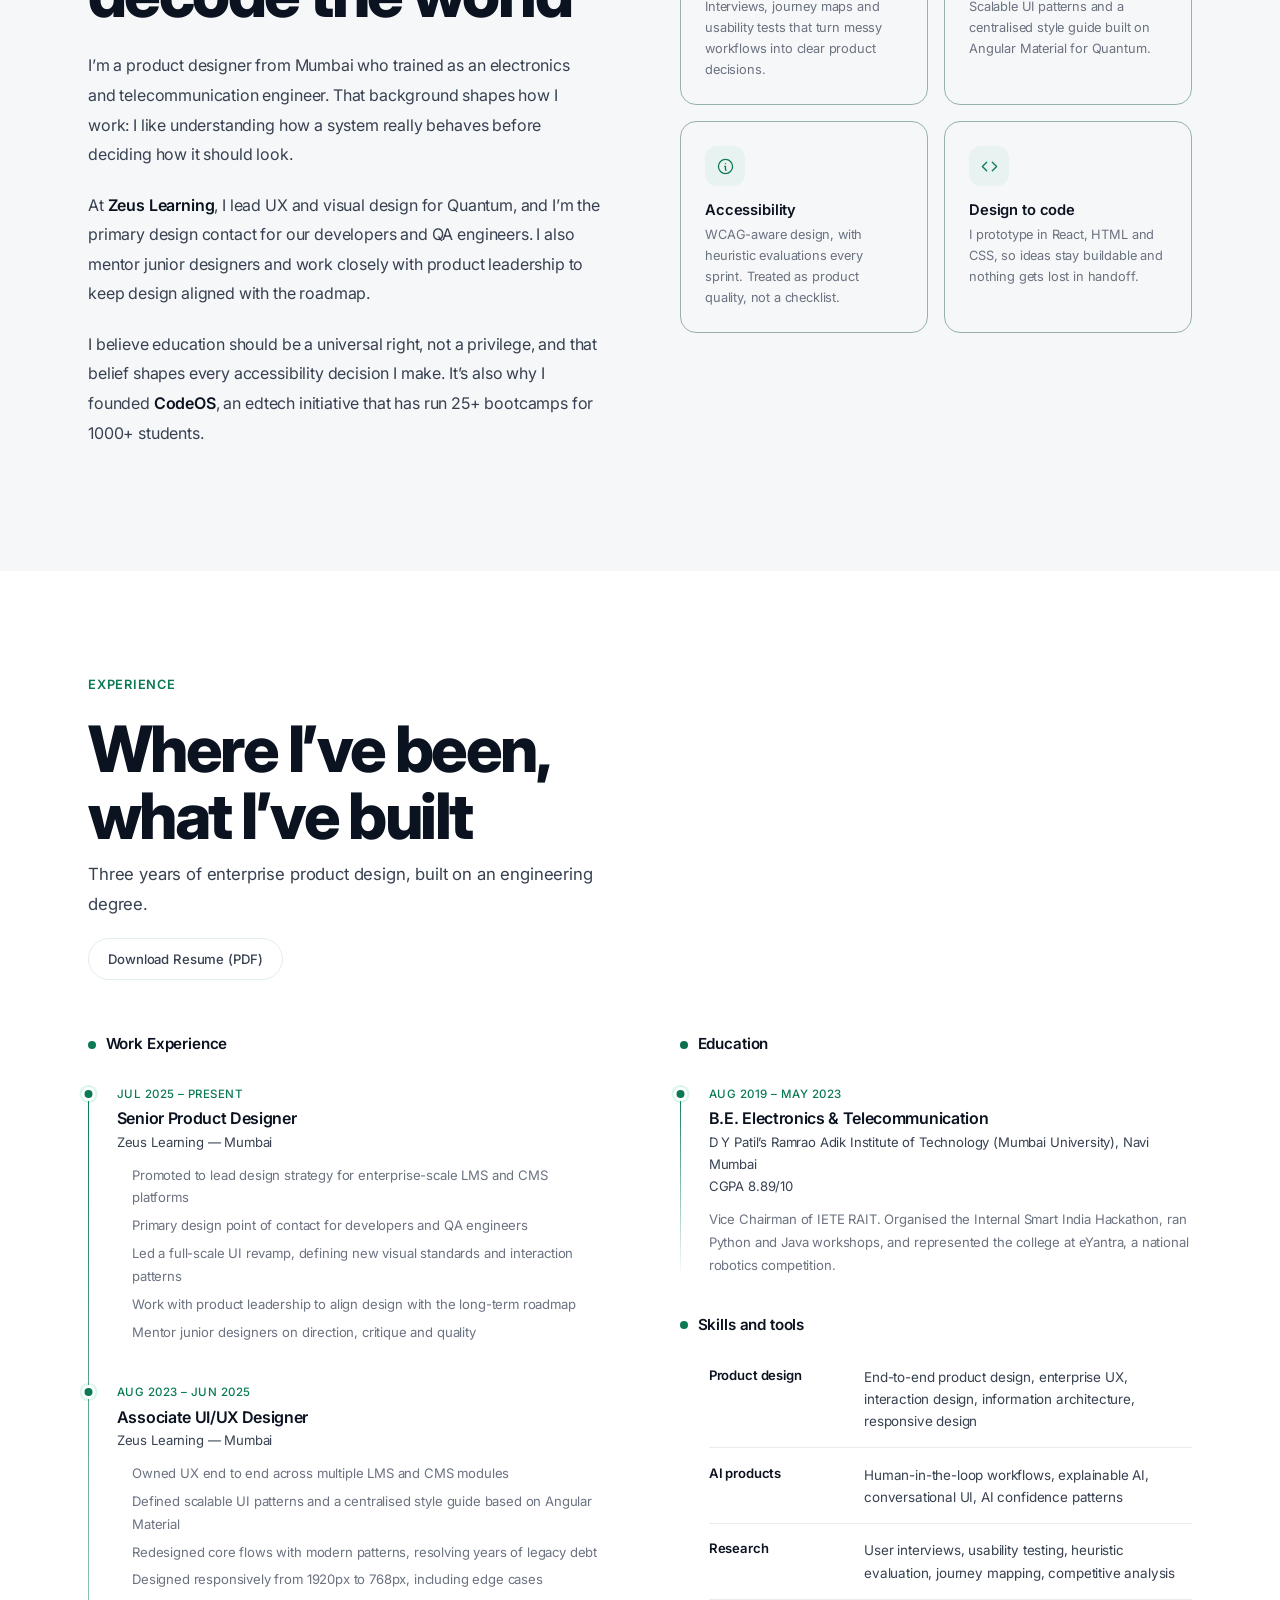
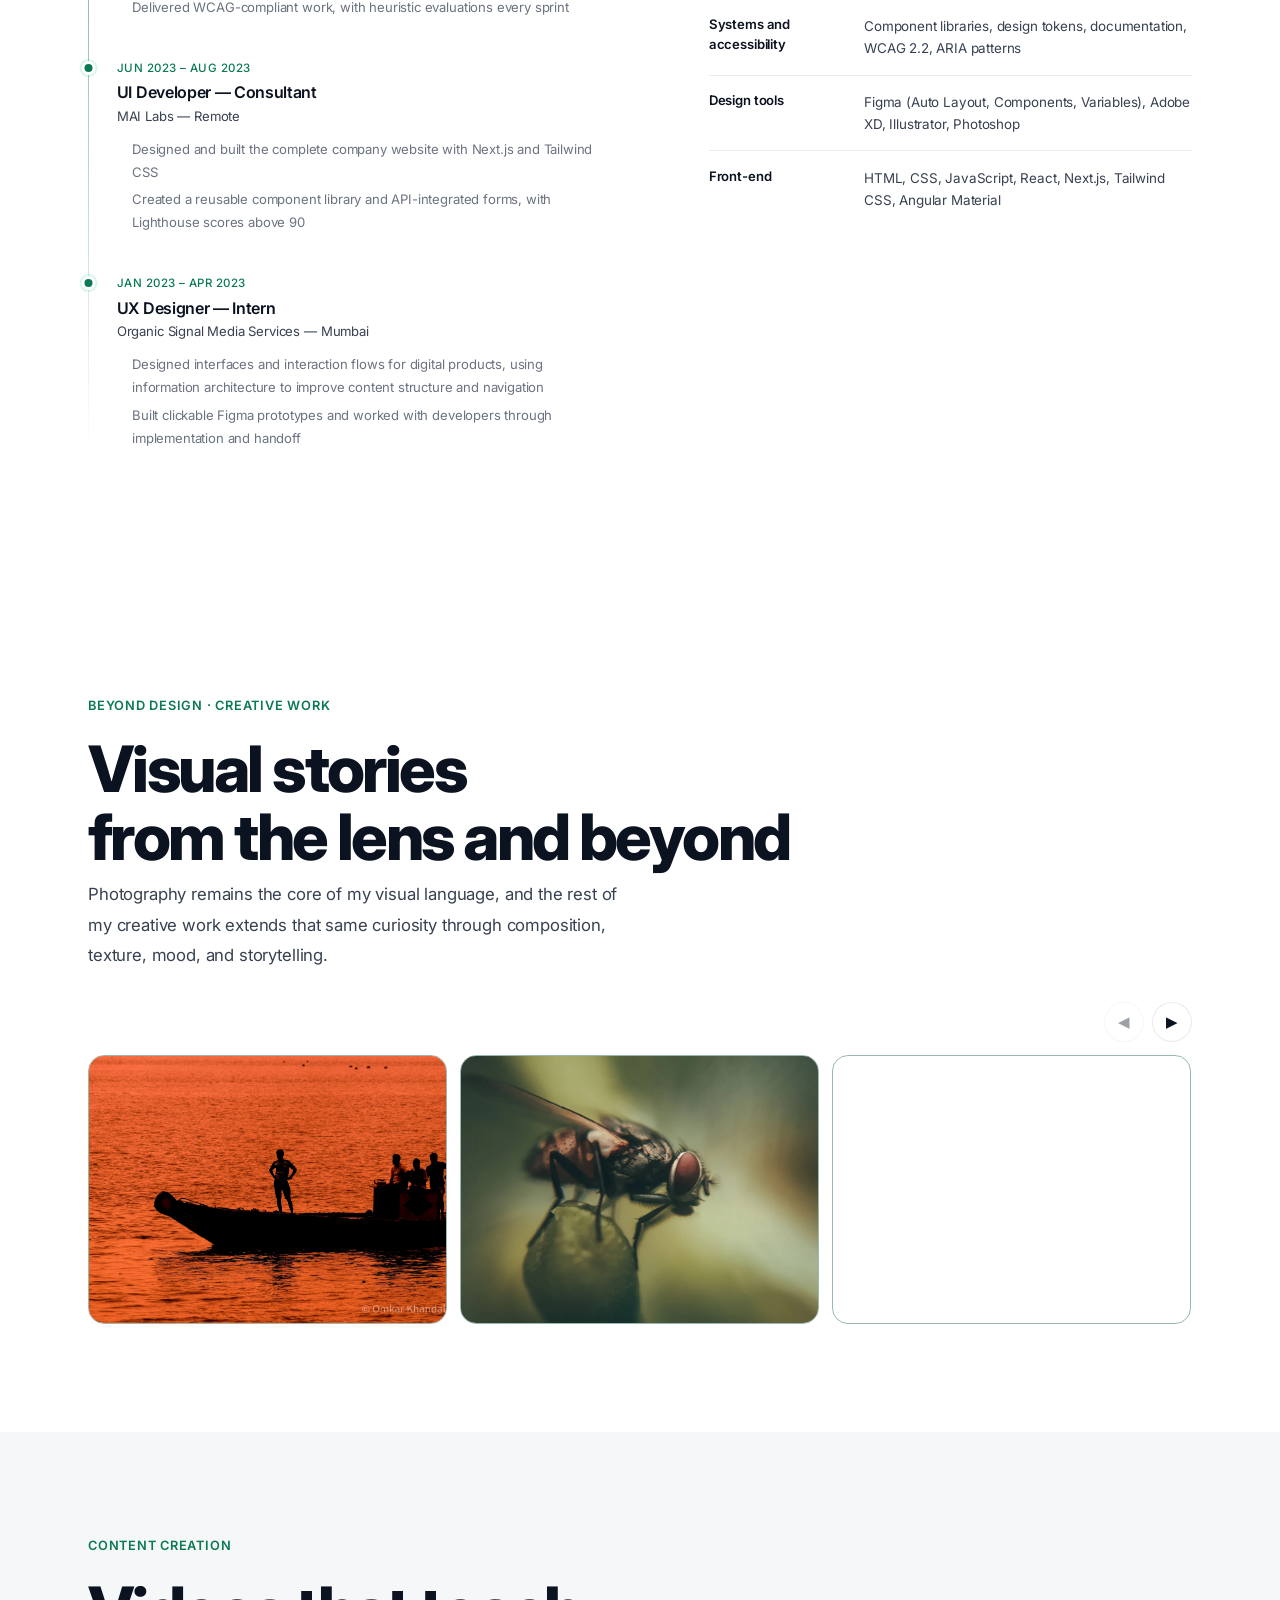
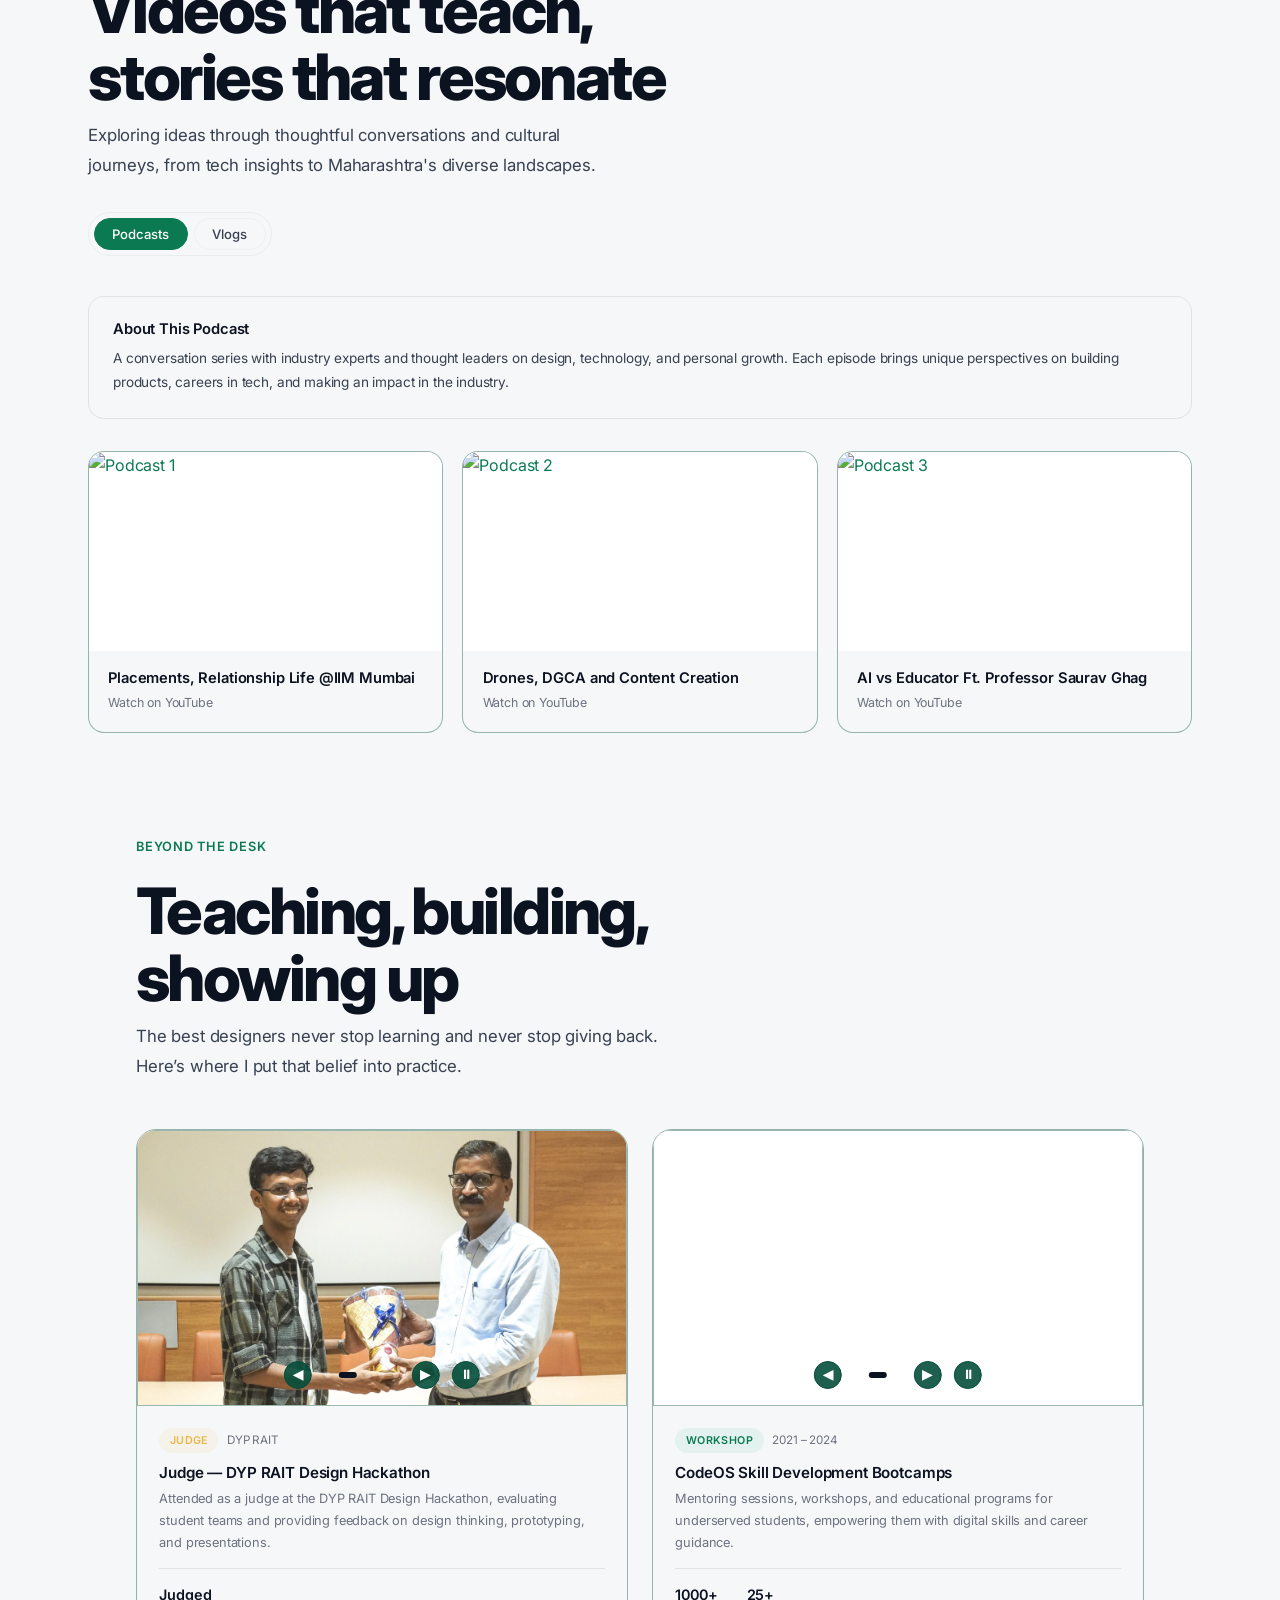
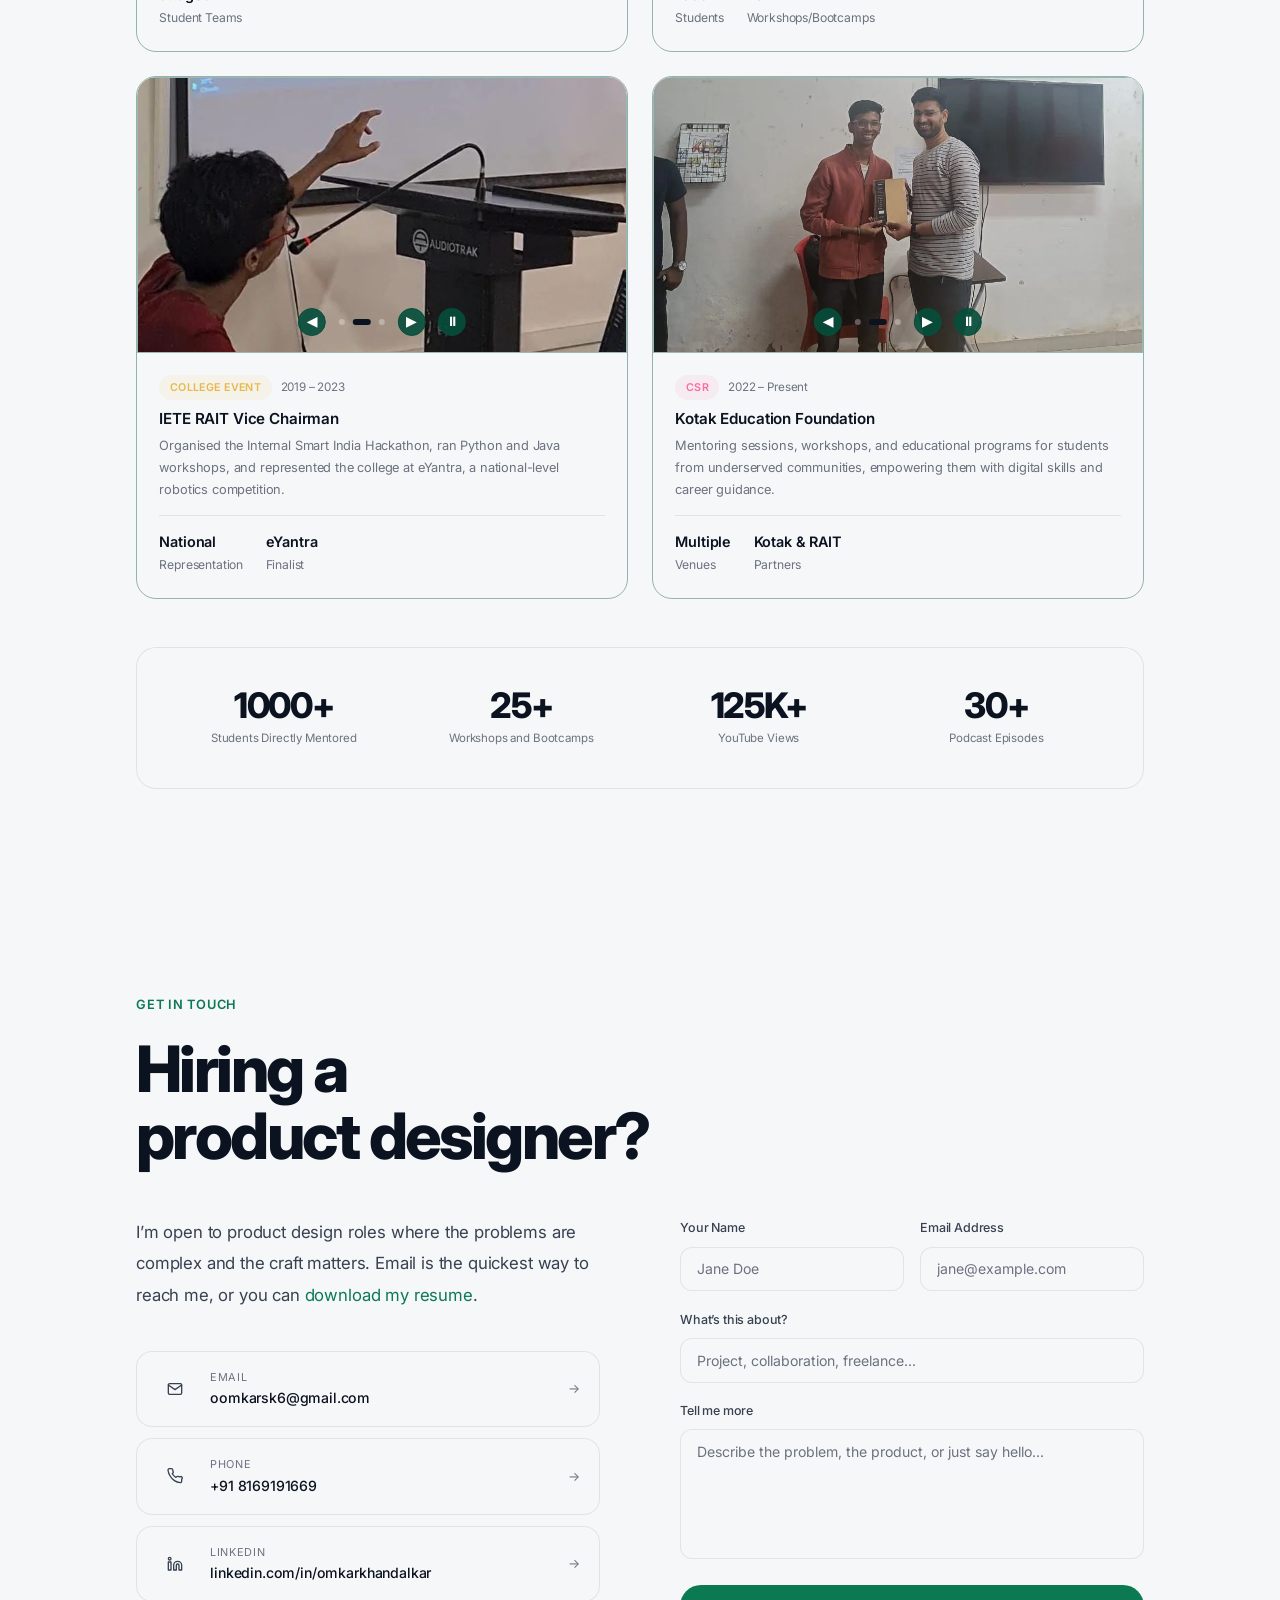
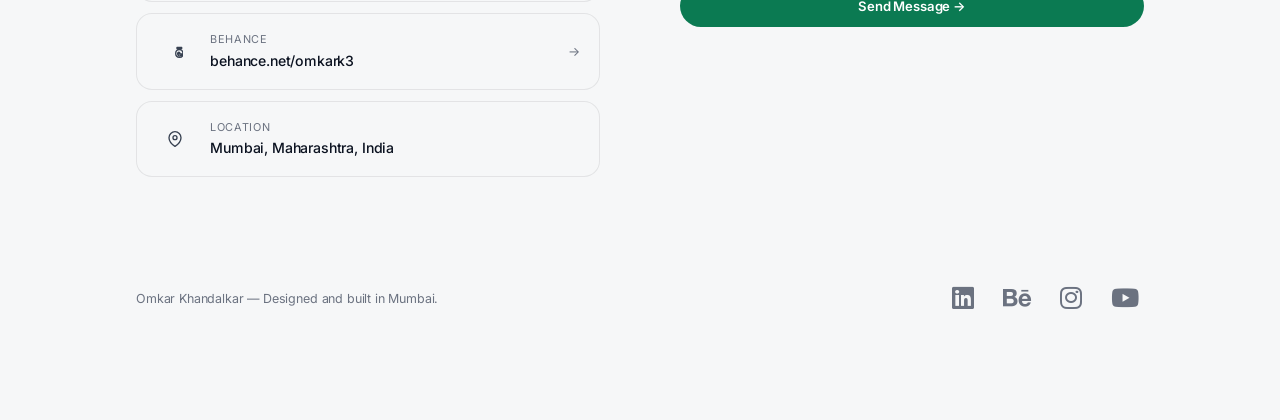
==== commit 376b8e56: "Turn the Selected Work list into elevated stacked cards The five case-study cards stick under the na" ====
--- a/index.html
+++ b/index.html
@@ -3007,6 +3007,14 @@
     .work-body h3 a::after { content: ""; position: absolute; inset: 0; }
     .work-body h3 a:focus-visible { outline: none; }
     .work-row:focus-within { outline: 2px solid var(--accent); outline-offset: 2px; }
+    /* Selected Work: elevated stacked cards. Each card sticks under the nav; the next slides over it. */
+    .work-list.is-stacked .work-row { background: #111113; box-shadow: 0 -18px 50px rgba(0, 0, 0, .45), 0 1px 0 rgba(255, 255, 255, .04) inset; }
+    [data-theme="light"] .work-list.is-stacked .work-row { background: #ffffff; box-shadow: 0 -14px 40px rgba(2, 6, 23, .10); }
+    .work-list.is-stacked .work-row::before { content: ""; position: absolute; inset: 0; z-index: 2; border-radius: inherit; background: #000; opacity: calc(var(--p, 0) * .5); pointer-events: none; }
+    [data-theme="light"] .work-list.is-stacked .work-row::before { opacity: calc(var(--p, 0) * .12); }
+    @media (prefers-reduced-motion: no-preference) {
+      .work-list.is-stacked .work-row { position: sticky; top: 80px; scale: calc(1 - var(--p, 0) * .06); transform-origin: 50% 0; }
+    }
     .work-project { font-size: .82rem; color: var(--text2); margin-bottom: .9rem; }
     .work-summary { font-size: .95rem; line-height: 1.6; color: var(--text2); margin-bottom: 1rem; }
     .work-proof { font-size: .88rem; font-weight: 600; color: var(--text); margin-bottom: 1.1rem; }
@@ -3921,7 +3929,7 @@
         <h2 class="section-title">Case studies</h2>
         <p class="section-sub">Product work first. Each one covers the problem, my role, the decisions and trade-offs, and what actually changed.</p>
       </div>
-      <div class="work-list">
+      <div class="work-list is-stacked">
         <article class="work-row reveal">
           <a class="work-thumb" href="#cs-quantum" tabindex="-1" aria-hidden="true"><img src="images/optimized-webp/lms_cover.webp" alt="" loading="lazy" decoding="async"></a>
           <div class="work-body">
@@ -5758,6 +5766,41 @@
         }
       </script>
       <script src="chatbot.js" defer></script>
+<script>
+  /* Selected Work stacked cards: set each card's sticky offset and how far the next card covers it */
+  (function () {
+    if (window.matchMedia('(prefers-reduced-motion: reduce)').matches) return;
+    var list = document.querySelector('#projects .work-list.is-stacked');
+    if (!list) return;
+    var rows = Array.prototype.slice.call(list.querySelectorAll('.work-row'));
+    var nav = document.querySelector('nav');
+    var tops = [], ticking = false;
+    function layout() {
+      var vh = window.innerHeight, base = (nav ? nav.offsetHeight : 53) + 24;
+      rows.forEach(function (r, i) {
+        var t = Math.min(base + i * 16, vh - r.offsetHeight - 16);
+        tops[i] = t; r.style.top = t + 'px';
+      });
+      update();
+    }
+    function update() {
+      ticking = false;
+      var vh = window.innerHeight;
+      rows.forEach(function (r, i) {
+        var next = rows[i + 1], p = 0;
+        if (next) {
+          var nt = next.getBoundingClientRect().top;
+          p = Math.min(Math.max((vh - nt) / Math.max(vh - tops[i + 1], 1), 0), 1);
+        }
+        r.style.setProperty('--p', p.toFixed(3));
+      });
+    }
+    window.addEventListener('scroll', function () { if (!ticking) { ticking = true; requestAnimationFrame(update); } }, { passive: true });
+    window.addEventListener('resize', layout);
+    if ('ResizeObserver' in window) { var ro = new ResizeObserver(layout); rows.forEach(function (r) { ro.observe(r); }); }
+    layout();
+  })();
+</script>
 </body>
 
 </html>
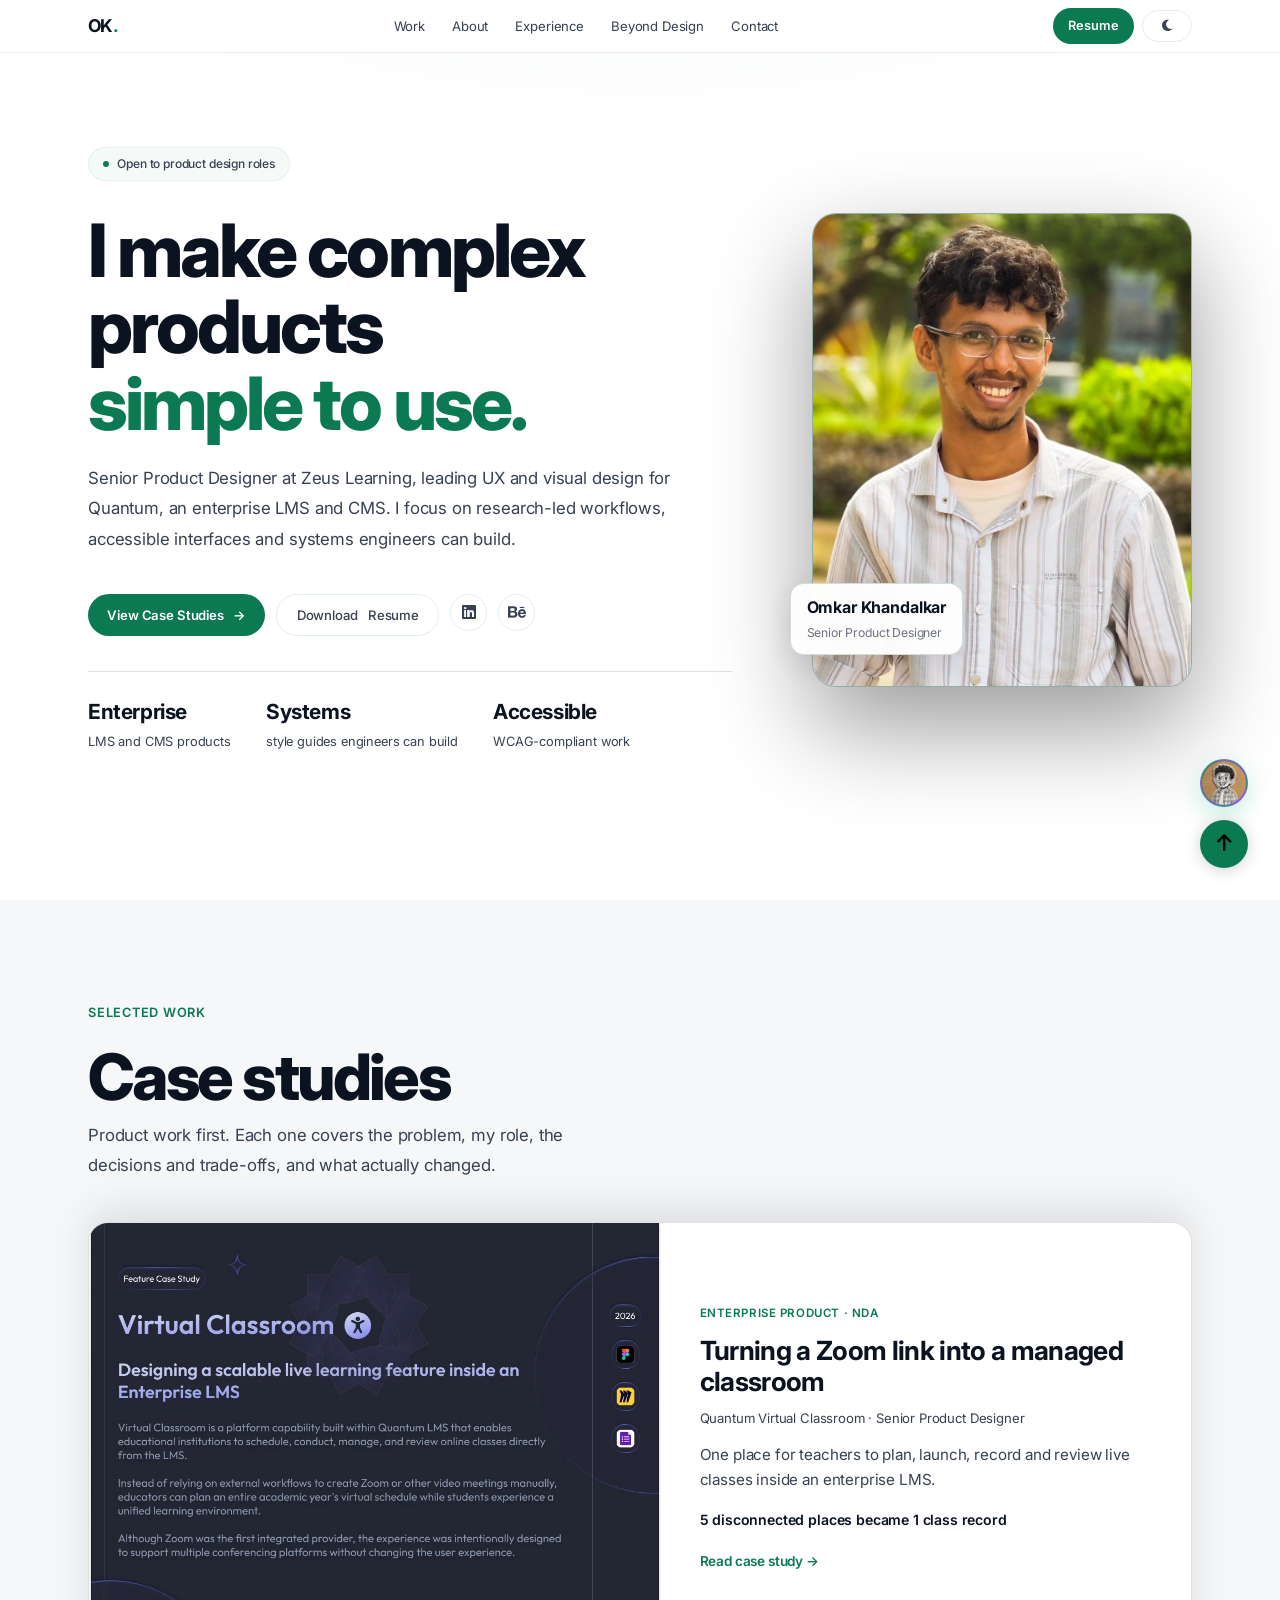
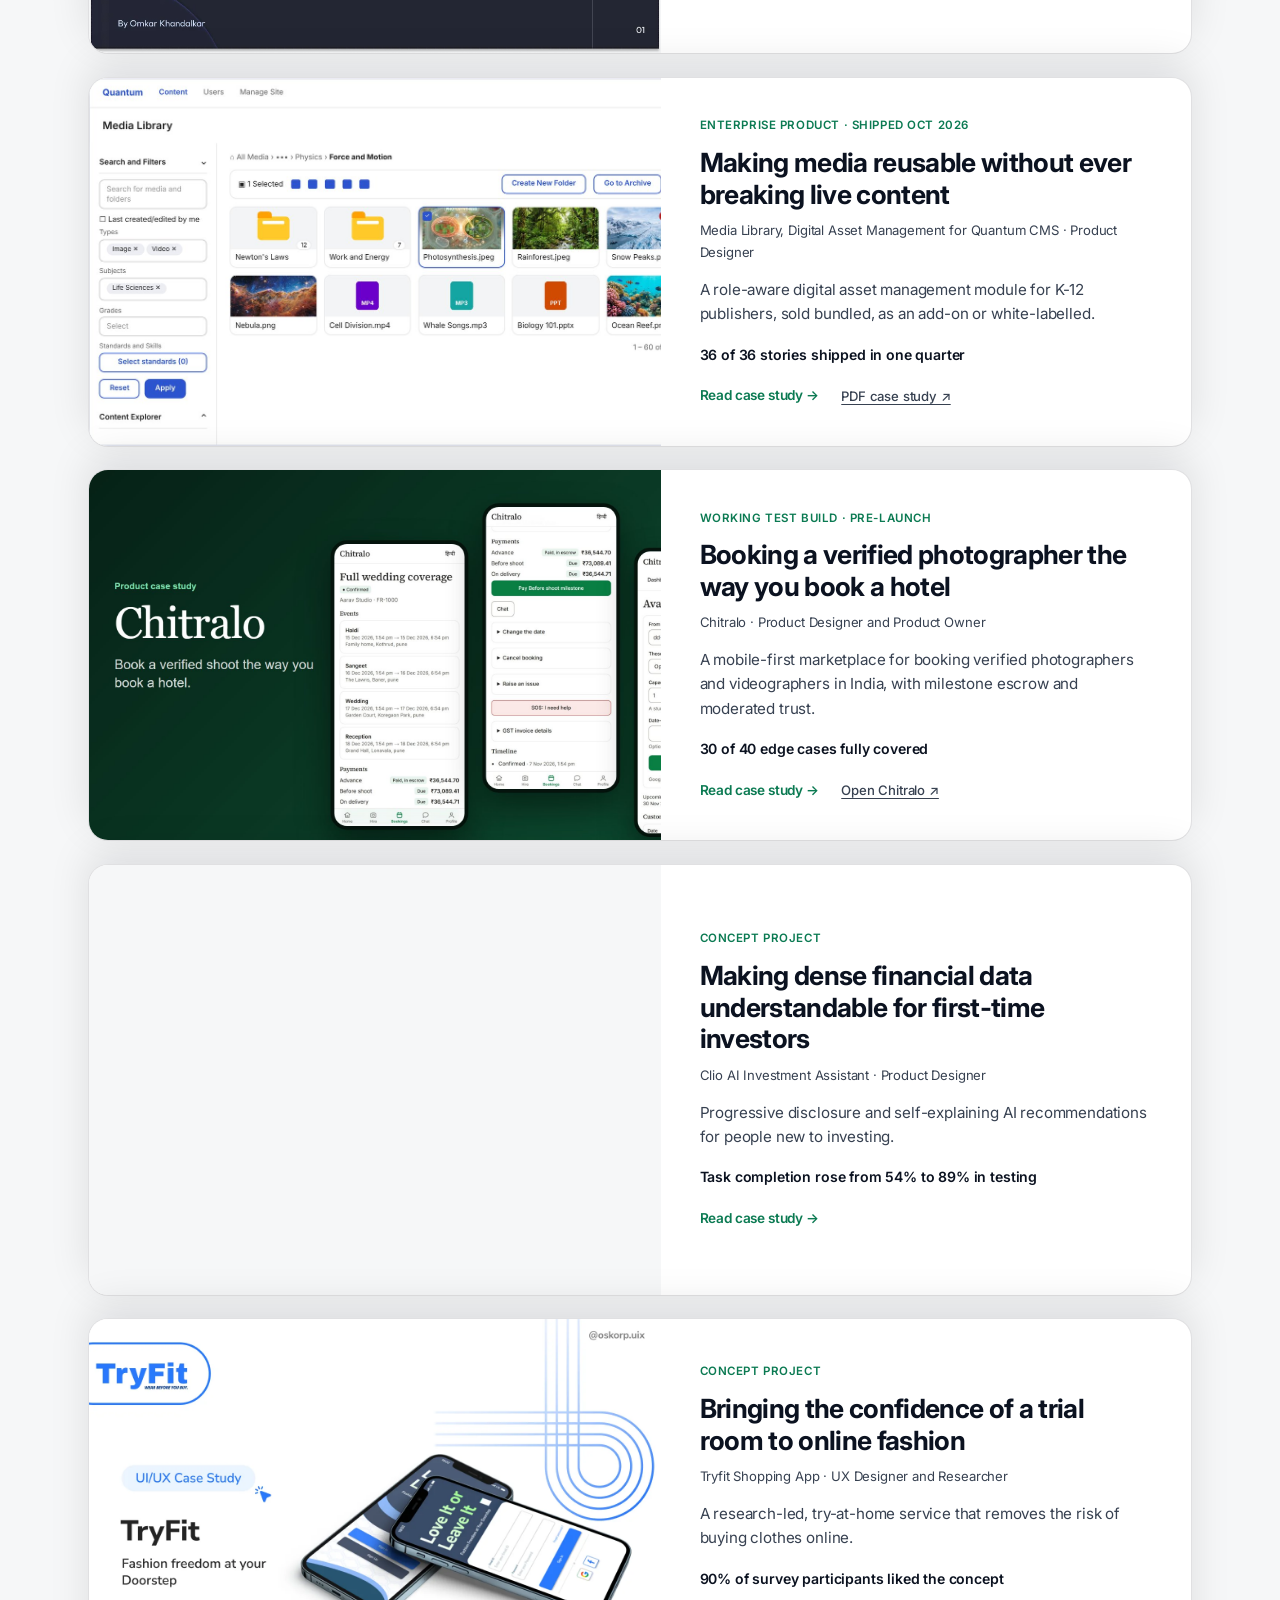
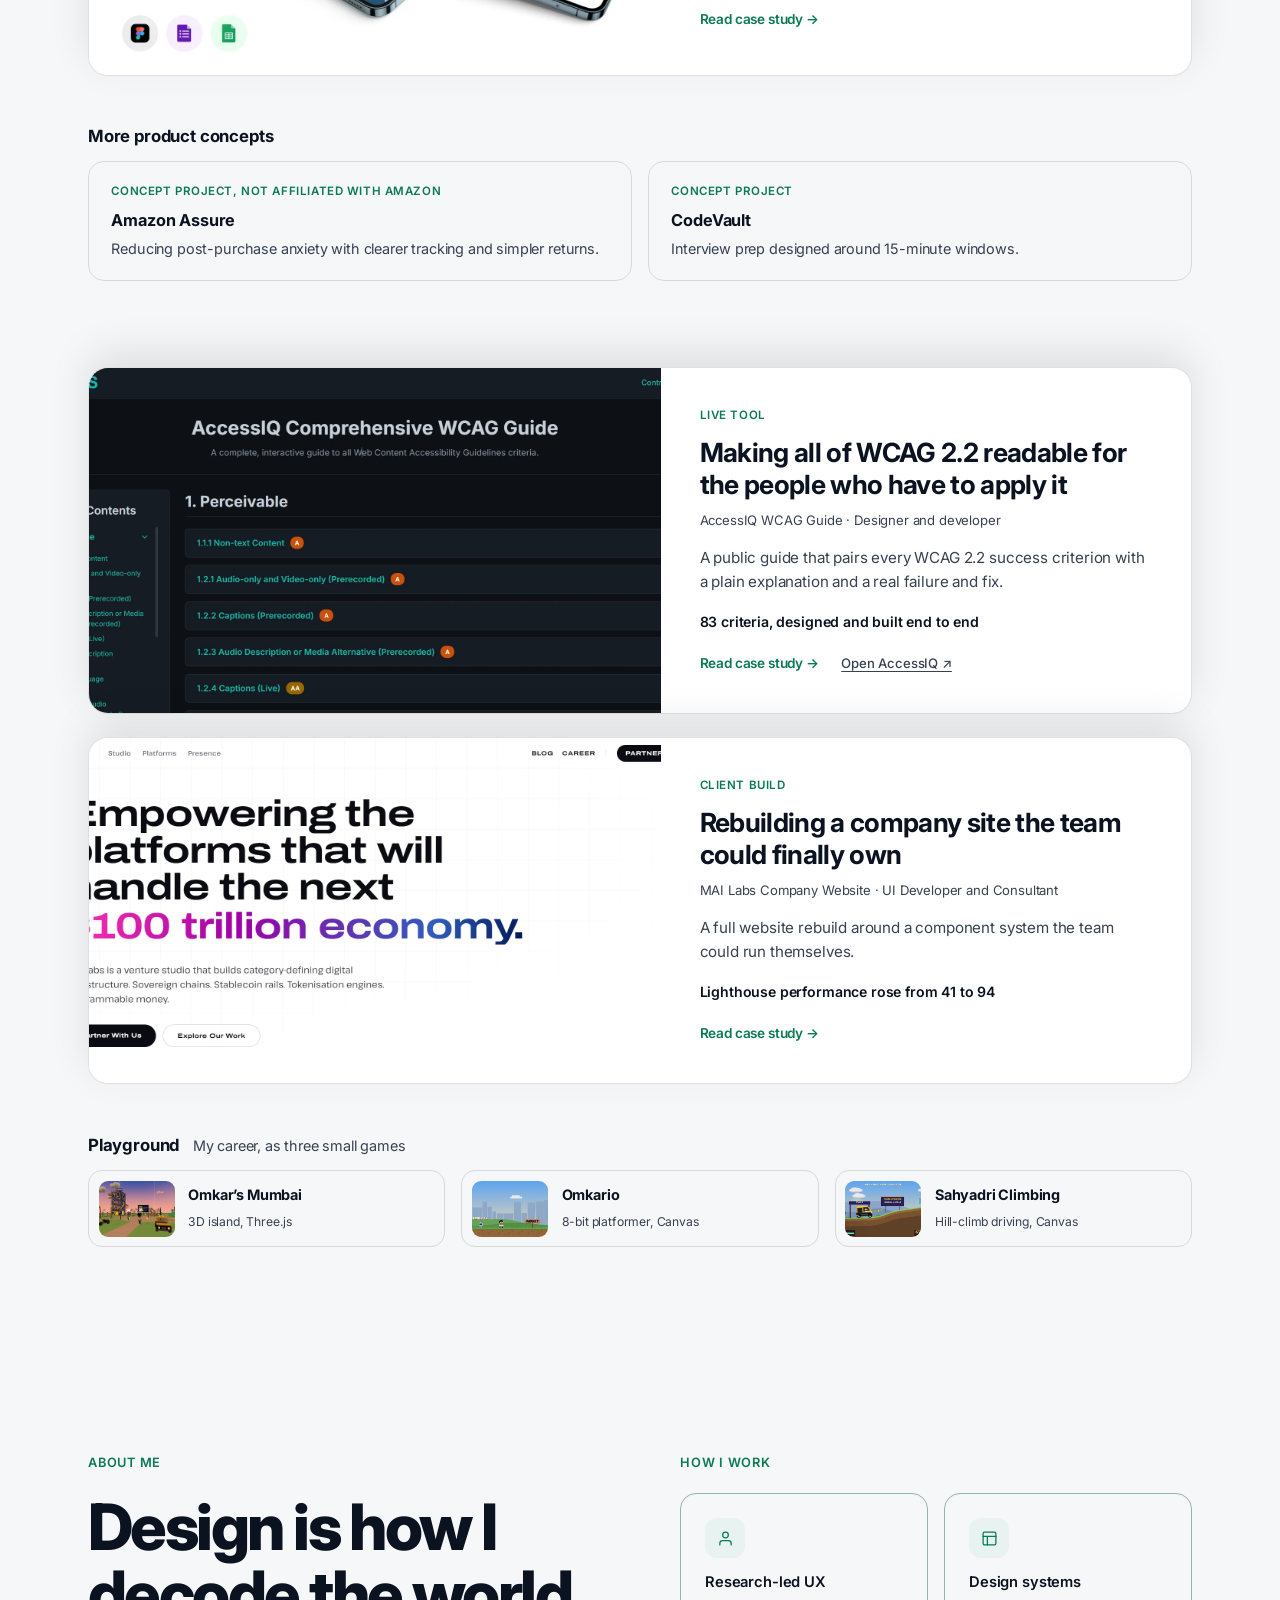
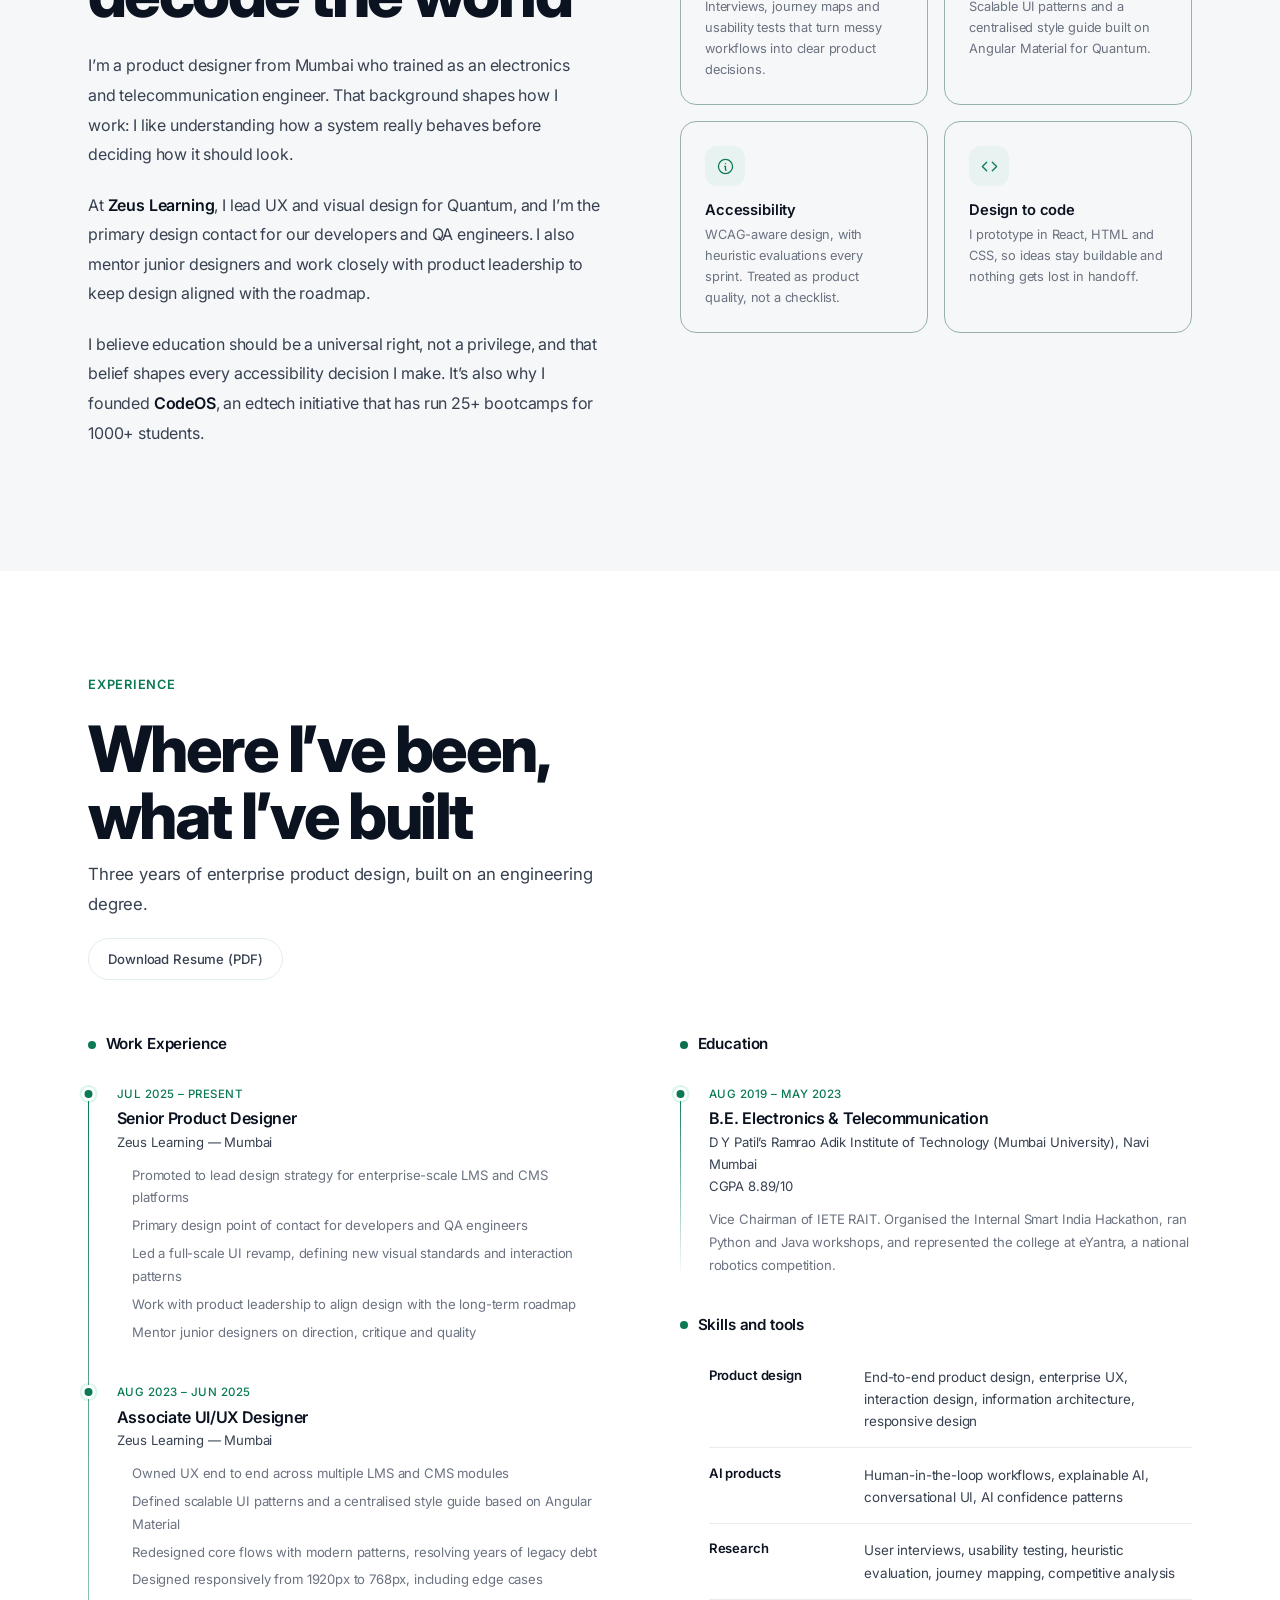
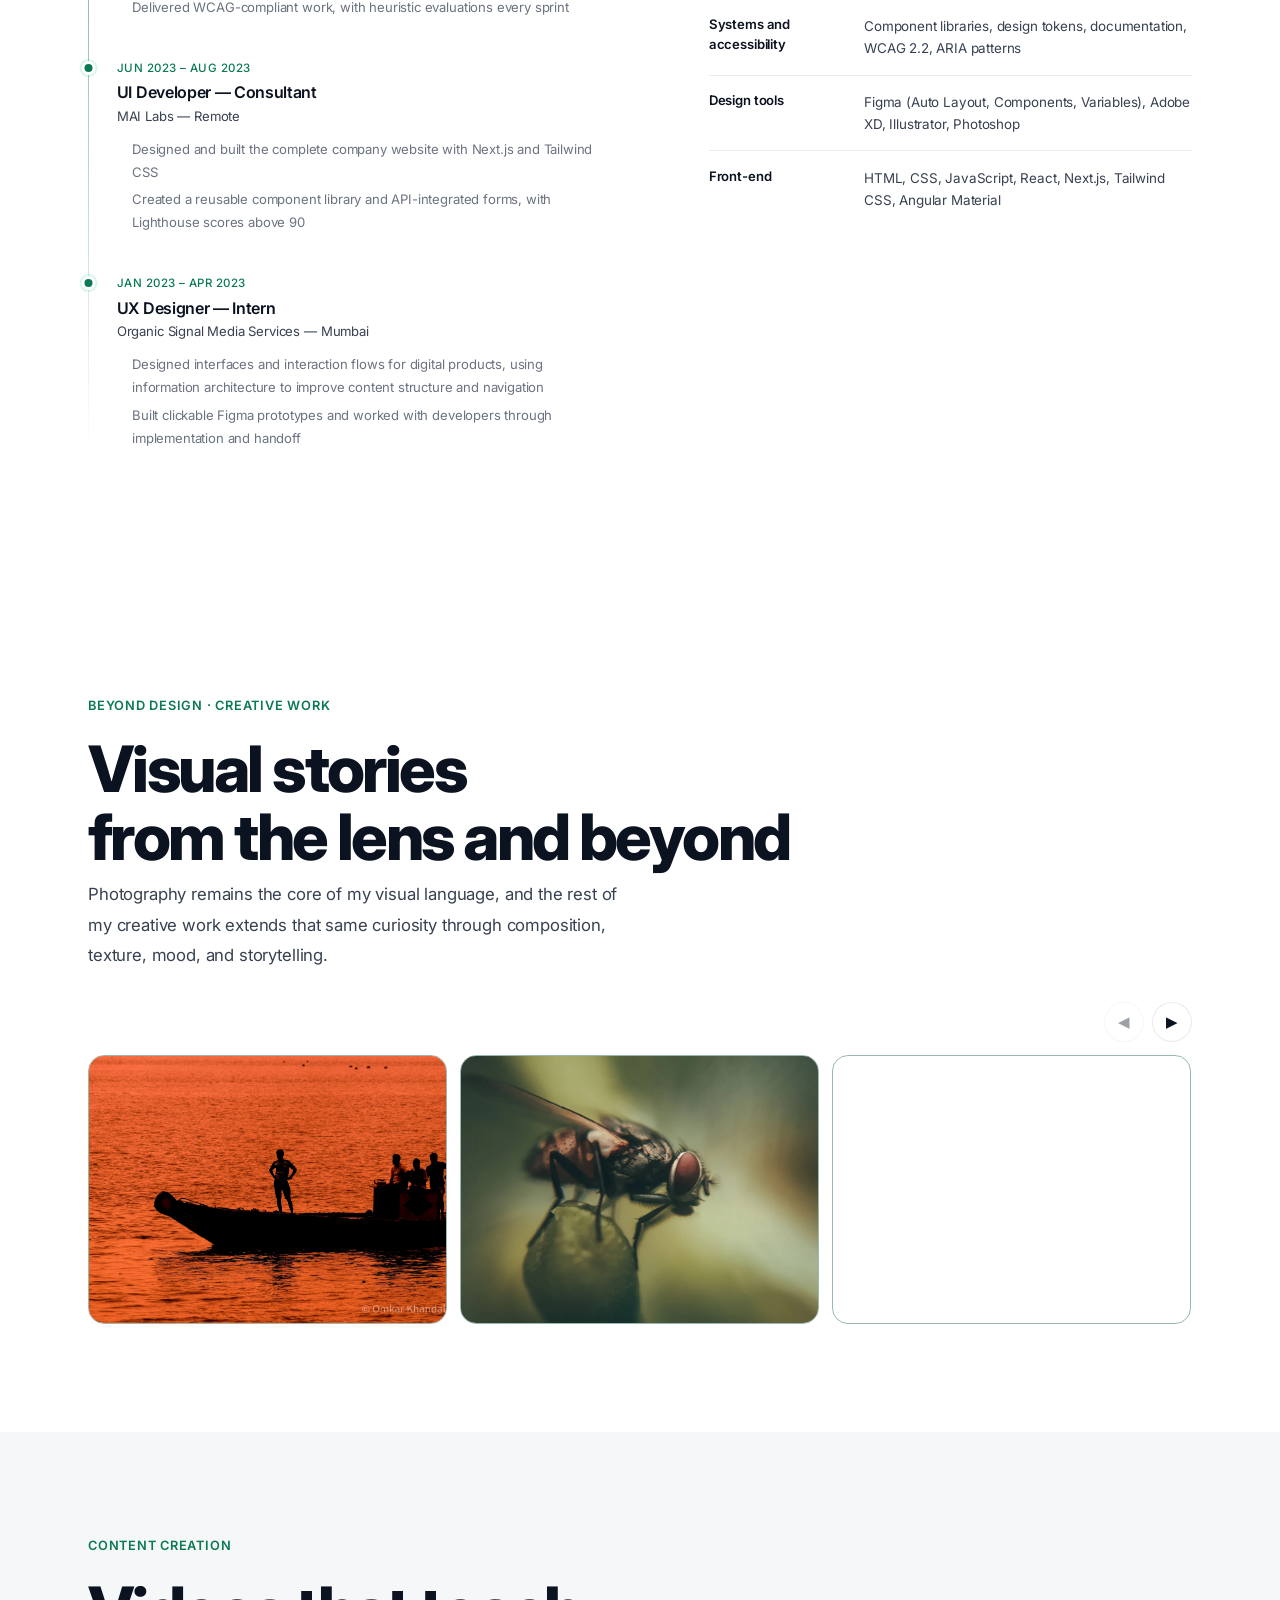
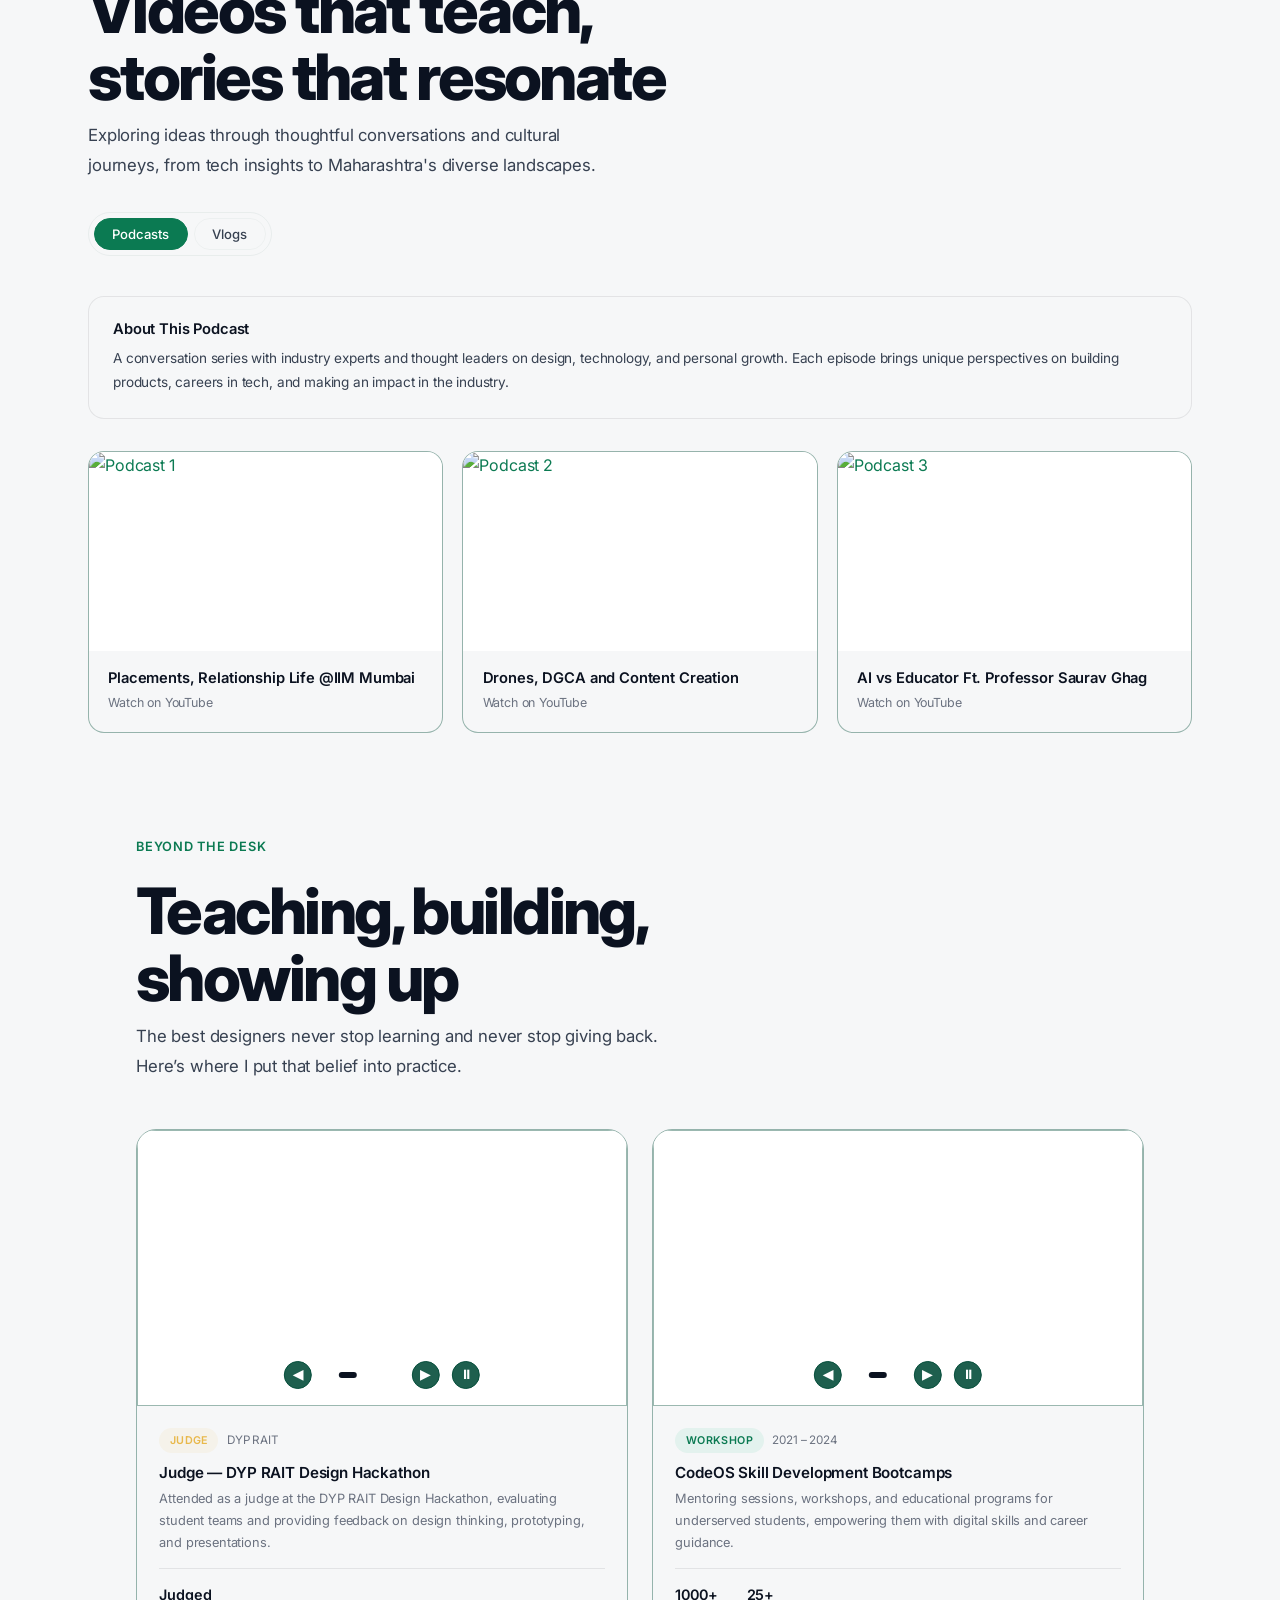
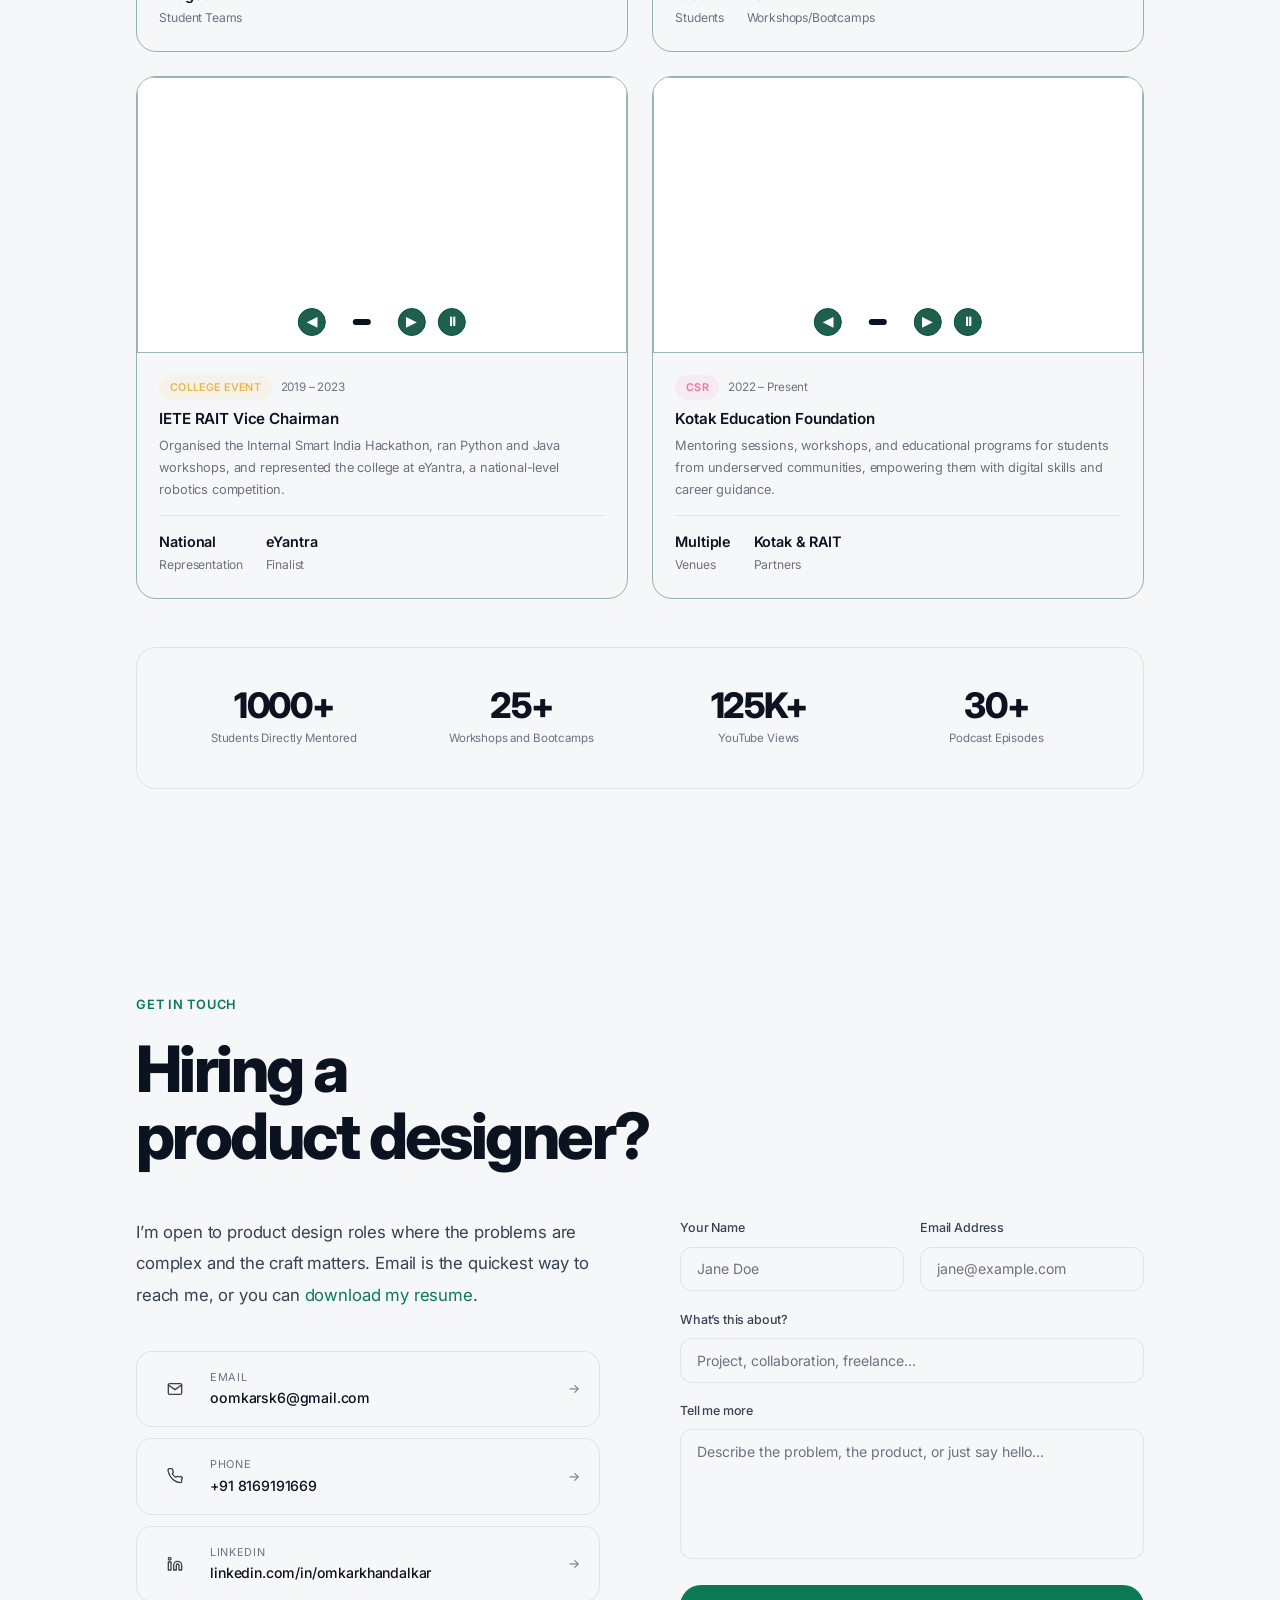
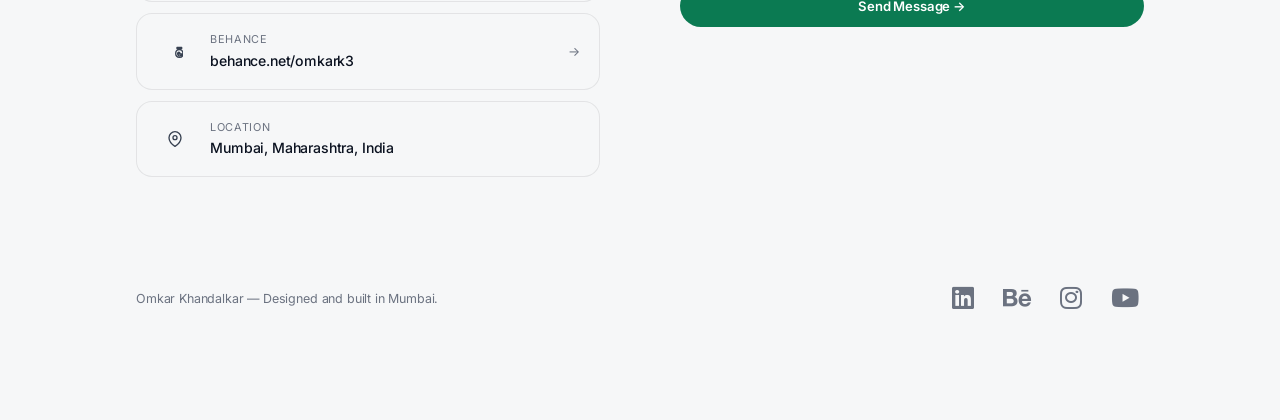
==== commit 8d2da225: "Stack the Design and build cards like Selected Work AccessIQ and MAI Labs now use the same elevated " ====
--- a/index.html
+++ b/index.html
@@ -3995,7 +3995,7 @@
       </div>
       <div class="work-extra">
         <h3 class="work-extra-h reveal">Design and build <span>Tools and websites I also coded</span></h3>
-        <div class="work-list">
+        <div class="work-list is-stacked">
         <article class="work-row reveal">
           <a class="work-thumb" href="#cs-accessiq" tabindex="-1" aria-hidden="true"><img src="images/optimized-webp/accessiq_cover.webp" alt="" loading="lazy" decoding="async"></a>
           <div class="work-body">
@@ -5770,35 +5770,35 @@
   /* Selected Work stacked cards: set each card's sticky offset and how far the next card covers it */
   (function () {
     if (window.matchMedia('(prefers-reduced-motion: reduce)').matches) return;
-    var list = document.querySelector('#projects .work-list.is-stacked');
-    if (!list) return;
-    var rows = Array.prototype.slice.call(list.querySelectorAll('.work-row'));
     var nav = document.querySelector('nav');
-    var tops = [], ticking = false;
-    function layout() {
-      var vh = window.innerHeight, base = (nav ? nav.offsetHeight : 53) + 24;
-      rows.forEach(function (r, i) {
-        var t = Math.min(base + i * 16, vh - r.offsetHeight - 16);
-        tops[i] = t; r.style.top = t + 'px';
-      });
-      update();
-    }
-    function update() {
-      ticking = false;
-      var vh = window.innerHeight;
-      rows.forEach(function (r, i) {
-        var next = rows[i + 1], p = 0;
-        if (next) {
-          var nt = next.getBoundingClientRect().top;
-          p = Math.min(Math.max((vh - nt) / Math.max(vh - tops[i + 1], 1), 0), 1);
-        }
-        r.style.setProperty('--p', p.toFixed(3));
-      });
-    }
-    window.addEventListener('scroll', function () { if (!ticking) { ticking = true; requestAnimationFrame(update); } }, { passive: true });
-    window.addEventListener('resize', layout);
-    if ('ResizeObserver' in window) { var ro = new ResizeObserver(layout); rows.forEach(function (r) { ro.observe(r); }); }
-    layout();
+    document.querySelectorAll('#projects .work-list.is-stacked').forEach(function (list) {
+      var rows = Array.prototype.slice.call(list.querySelectorAll('.work-row'));
+      var tops = [], ticking = false;
+      function layout() {
+        var vh = window.innerHeight, base = (nav ? nav.offsetHeight : 53) + 24;
+        rows.forEach(function (r, i) {
+          var t = Math.min(base + i * 16, vh - r.offsetHeight - 16);
+          tops[i] = t; r.style.top = t + 'px';
+        });
+        update();
+      }
+      function update() {
+        ticking = false;
+        var vh = window.innerHeight;
+        rows.forEach(function (r, i) {
+          var next = rows[i + 1], p = 0;
+          if (next) {
+            var nt = next.getBoundingClientRect().top;
+            p = Math.min(Math.max((vh - nt) / Math.max(vh - tops[i + 1], 1), 0), 1);
+          }
+          r.style.setProperty('--p', p.toFixed(3));
+        });
+      }
+      window.addEventListener('scroll', function () { if (!ticking) { ticking = true; requestAnimationFrame(update); } }, { passive: true });
+      window.addEventListener('resize', layout);
+      if ('ResizeObserver' in window) { var ro = new ResizeObserver(layout); rows.forEach(function (r) { ro.observe(r); }); }
+      layout();
+    });
   })();
 </script>
 </body>
